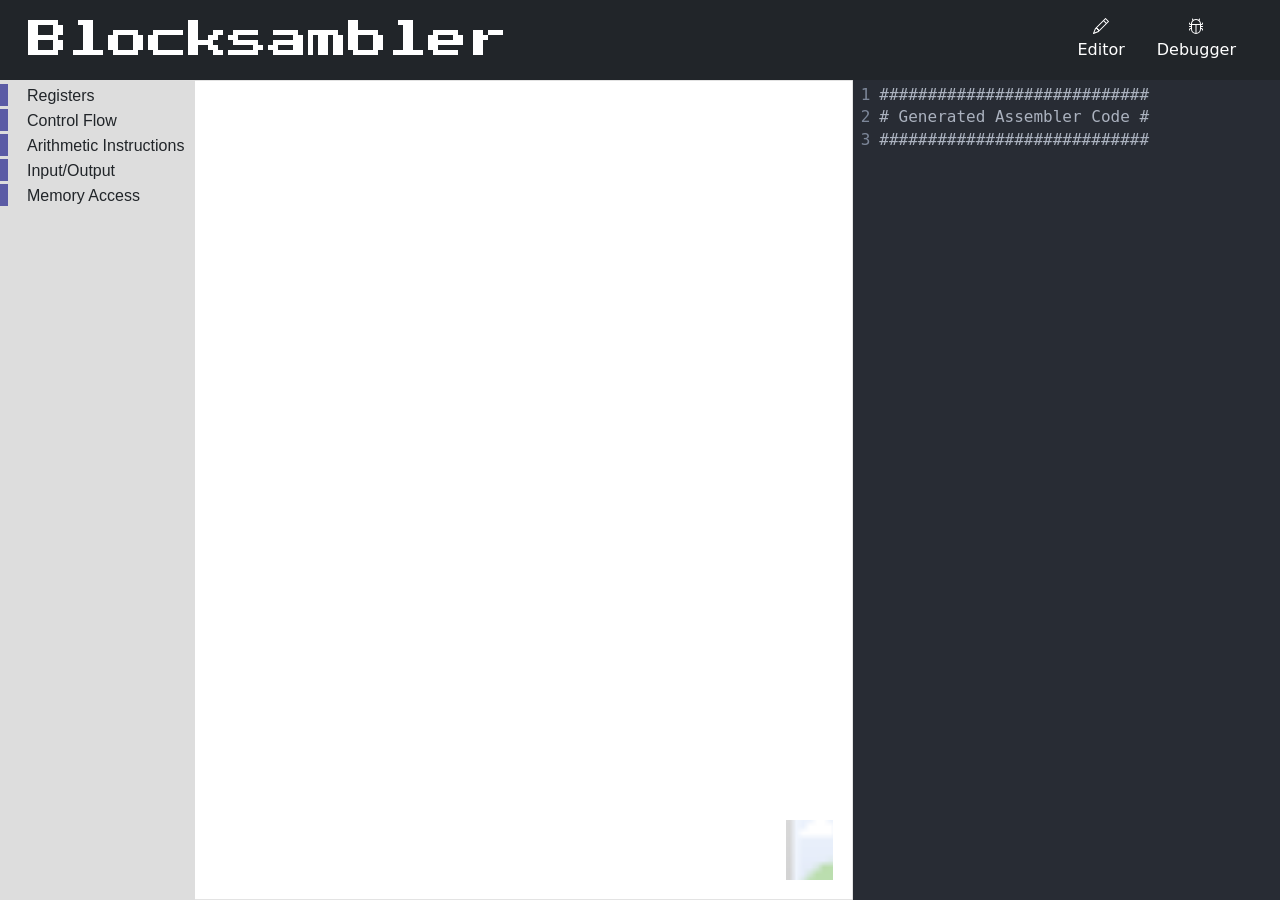
==== index.html @ 1c056e1a "update blocksambler" ====
<!doctype html>
<html lang="en">
  <head>
    <meta charset="UTF-8" />
    <!-- <link rel="icon" type="image/svg+xml" href="/vite.svg" /> -->
    <meta name="viewport" content="width=device-width, initial-scale=1.0" />
    <title>Blocksambler</title>
    <script type="module" crossorigin src="/assets/index-51ca4c05.js"></script>
    <link rel="stylesheet" href="/assets/index-59ac5223.css">
  </head>
  <body>
    <div id="app"></div>
    
  </body>
</html>
---- assets/index-59ac5223.css ----
@charset "UTF-8";h1[data-v-ebdabed7]{font-family:PressStart2P}header div[data-v-ebdabed7]{height:80px}.blocklyDiv[data-v-cfc7904e]{height:calc(100vh - 80px);width:100%}#assemblerEditor[data-v-4df2b784]{height:100%}.card-header[data-v-e6033ac7]{font-family:PressStart2P}/*!
 * Bootstrap  v5.3.2 (https://getbootstrap.com/)
 * Copyright 2011-2023 The Bootstrap Authors
 * Licensed under MIT (https://github.com/twbs/bootstrap/blob/main/LICENSE)
 */:root,[data-bs-theme=light]{--bs-blue: #0d6efd;--bs-indigo: #6610f2;--bs-purple: #6f42c1;--bs-pink: #d63384;--bs-red: #dc3545;--bs-orange: #fd7e14;--bs-yellow: #ffc107;--bs-green: #198754;--bs-teal: #20c997;--bs-cyan: #0dcaf0;--bs-black: #000;--bs-white: #fff;--bs-gray: #6c757d;--bs-gray-dark: #343a40;--bs-gray-100: #f8f9fa;--bs-gray-200: #e9ecef;--bs-gray-300: #dee2e6;--bs-gray-400: #ced4da;--bs-gray-500: #adb5bd;--bs-gray-600: #6c757d;--bs-gray-700: #495057;--bs-gray-800: #343a40;--bs-gray-900: #212529;--bs-primary: #0d6efd;--bs-secondary: #6c757d;--bs-success: #198754;--bs-info: #0dcaf0;--bs-warning: #ffc107;--bs-danger: #dc3545;--bs-light: #f8f9fa;--bs-dark: #212529;--bs-primary-rgb: 13, 110, 253;--bs-secondary-rgb: 108, 117, 125;--bs-success-rgb: 25, 135, 84;--bs-info-rgb: 13, 202, 240;--bs-warning-rgb: 255, 193, 7;--bs-danger-rgb: 220, 53, 69;--bs-light-rgb: 248, 249, 250;--bs-dark-rgb: 33, 37, 41;--bs-primary-text-emphasis: #052c65;--bs-secondary-text-emphasis: #2b2f32;--bs-success-text-emphasis: #0a3622;--bs-info-text-emphasis: #055160;--bs-warning-text-emphasis: #664d03;--bs-danger-text-emphasis: #58151c;--bs-light-text-emphasis: #495057;--bs-dark-text-emphasis: #495057;--bs-primary-bg-subtle: #cfe2ff;--bs-secondary-bg-subtle: #e2e3e5;--bs-success-bg-subtle: #d1e7dd;--bs-info-bg-subtle: #cff4fc;--bs-warning-bg-subtle: #fff3cd;--bs-danger-bg-subtle: #f8d7da;--bs-light-bg-subtle: #fcfcfd;--bs-dark-bg-subtle: #ced4da;--bs-primary-border-subtle: #9ec5fe;--bs-secondary-border-subtle: #c4c8cb;--bs-success-border-subtle: #a3cfbb;--bs-info-border-subtle: #9eeaf9;--bs-warning-border-subtle: #ffe69c;--bs-danger-border-subtle: #f1aeb5;--bs-light-border-subtle: #e9ecef;--bs-dark-border-subtle: #adb5bd;--bs-white-rgb: 255, 255, 255;--bs-black-rgb: 0, 0, 0;--bs-font-sans-serif: system-ui, -apple-system, "Segoe UI", Roboto, "Helvetica Neue", "Noto Sans", "Liberation Sans", Arial, sans-serif, "Apple Color Emoji", "Segoe UI Emoji", "Segoe UI Symbol", "Noto Color Emoji";--bs-font-monospace: SFMono-Regular, Menlo, Monaco, Consolas, "Liberation Mono", "Courier New", monospace;--bs-gradient: linear-gradient(180deg, rgba(255, 255, 255, .15), rgba(255, 255, 255, 0));--bs-body-font-family: var(--bs-font-sans-serif);--bs-body-font-size: 1rem;--bs-body-font-weight: 400;--bs-body-line-height: 1.5;--bs-body-color: #212529;--bs-body-color-rgb: 33, 37, 41;--bs-body-bg: #fff;--bs-body-bg-rgb: 255, 255, 255;--bs-emphasis-color: #000;--bs-emphasis-color-rgb: 0, 0, 0;--bs-secondary-color: rgba(33, 37, 41, .75);--bs-secondary-color-rgb: 33, 37, 41;--bs-secondary-bg: #e9ecef;--bs-secondary-bg-rgb: 233, 236, 239;--bs-tertiary-color: rgba(33, 37, 41, .5);--bs-tertiary-color-rgb: 33, 37, 41;--bs-tertiary-bg: #f8f9fa;--bs-tertiary-bg-rgb: 248, 249, 250;--bs-heading-color: inherit;--bs-link-color: #0d6efd;--bs-link-color-rgb: 13, 110, 253;--bs-link-decoration: underline;--bs-link-hover-color: #0a58ca;--bs-link-hover-color-rgb: 10, 88, 202;--bs-code-color: #d63384;--bs-highlight-color: #212529;--bs-highlight-bg: #fff3cd;--bs-border-width: 1px;--bs-border-style: solid;--bs-border-color: #dee2e6;--bs-border-color-translucent: rgba(0, 0, 0, .175);--bs-border-radius: .375rem;--bs-border-radius-sm: .25rem;--bs-border-radius-lg: .5rem;--bs-border-radius-xl: 1rem;--bs-border-radius-xxl: 2rem;--bs-border-radius-2xl: var(--bs-border-radius-xxl);--bs-border-radius-pill: 50rem;--bs-box-shadow: 0 .5rem 1rem rgba(0, 0, 0, .15);--bs-box-shadow-sm: 0 .125rem .25rem rgba(0, 0, 0, .075);--bs-box-shadow-lg: 0 1rem 3rem rgba(0, 0, 0, .175);--bs-box-shadow-inset: inset 0 1px 2px rgba(0, 0, 0, .075);--bs-focus-ring-width: .25rem;--bs-focus-ring-opacity: .25;--bs-focus-ring-color: rgba(13, 110, 253, .25);--bs-form-valid-color: #198754;--bs-form-valid-border-color: #198754;--bs-form-invalid-color: #dc3545;--bs-form-invalid-border-color: #dc3545}[data-bs-theme=dark]{color-scheme:dark;--bs-body-color: #dee2e6;--bs-body-color-rgb: 222, 226, 230;--bs-body-bg: #212529;--bs-body-bg-rgb: 33, 37, 41;--bs-emphasis-color: #fff;--bs-emphasis-color-rgb: 255, 255, 255;--bs-secondary-color: rgba(222, 226, 230, .75);--bs-secondary-color-rgb: 222, 226, 230;--bs-secondary-bg: #343a40;--bs-secondary-bg-rgb: 52, 58, 64;--bs-tertiary-color: rgba(222, 226, 230, .5);--bs-tertiary-color-rgb: 222, 226, 230;--bs-tertiary-bg: #2b3035;--bs-tertiary-bg-rgb: 43, 48, 53;--bs-primary-text-emphasis: #6ea8fe;--bs-secondary-text-emphasis: #a7acb1;--bs-success-text-emphasis: #75b798;--bs-info-text-emphasis: #6edff6;--bs-warning-text-emphasis: #ffda6a;--bs-danger-text-emphasis: #ea868f;--bs-light-text-emphasis: #f8f9fa;--bs-dark-text-emphasis: #dee2e6;--bs-primary-bg-subtle: #031633;--bs-secondary-bg-subtle: #161719;--bs-success-bg-subtle: #051b11;--bs-info-bg-subtle: #032830;--bs-warning-bg-subtle: #332701;--bs-danger-bg-subtle: #2c0b0e;--bs-light-bg-subtle: #343a40;--bs-dark-bg-subtle: #1a1d20;--bs-primary-border-subtle: #084298;--bs-secondary-border-subtle: #41464b;--bs-success-border-subtle: #0f5132;--bs-info-border-subtle: #087990;--bs-warning-border-subtle: #997404;--bs-danger-border-subtle: #842029;--bs-light-border-subtle: #495057;--bs-dark-border-subtle: #343a40;--bs-heading-color: inherit;--bs-link-color: #6ea8fe;--bs-link-hover-color: #8bb9fe;--bs-link-color-rgb: 110, 168, 254;--bs-link-hover-color-rgb: 139, 185, 254;--bs-code-color: #e685b5;--bs-highlight-color: #dee2e6;--bs-highlight-bg: #664d03;--bs-border-color: #495057;--bs-border-color-translucent: rgba(255, 255, 255, .15);--bs-form-valid-color: #75b798;--bs-form-valid-border-color: #75b798;--bs-form-invalid-color: #ea868f;--bs-form-invalid-border-color: #ea868f}*,*:before,*:after{box-sizing:border-box}@media (prefers-reduced-motion: no-preference){:root{scroll-behavior:smooth}}body{margin:0;font-family:var(--bs-body-font-family);font-size:var(--bs-body-font-size);font-weight:var(--bs-body-font-weight);line-height:var(--bs-body-line-height);color:var(--bs-body-color);text-align:var(--bs-body-text-align);background-color:var(--bs-body-bg);-webkit-text-size-adjust:100%;-webkit-tap-highlight-color:rgba(0,0,0,0)}hr{margin:1rem 0;color:inherit;border:0;border-top:var(--bs-border-width) solid;opacity:.25}h6,.h6,h5,.h5,h4,.h4,h3,.h3,h2,.h2,h1,.h1{margin-top:0;margin-bottom:.5rem;font-weight:500;line-height:1.2;color:var(--bs-heading-color)}h1,.h1{font-size:calc(1.375rem + 1.5vw)}@media (min-width: 1200px){h1,.h1{font-size:2.5rem}}h2,.h2{font-size:calc(1.325rem + .9vw)}@media (min-width: 1200px){h2,.h2{font-size:2rem}}h3,.h3{font-size:calc(1.3rem + .6vw)}@media (min-width: 1200px){h3,.h3{font-size:1.75rem}}h4,.h4{font-size:calc(1.275rem + .3vw)}@media (min-width: 1200px){h4,.h4{font-size:1.5rem}}h5,.h5{font-size:1.25rem}h6,.h6{font-size:1rem}p{margin-top:0;margin-bottom:1rem}abbr[title]{text-decoration:underline dotted;cursor:help;text-decoration-skip-ink:none}address{margin-bottom:1rem;font-style:normal;line-height:inherit}ol,ul{padding-left:2rem}ol,ul,dl{margin-top:0;margin-bottom:1rem}ol ol,ul ul,ol ul,ul ol{margin-bottom:0}dt{font-weight:700}dd{margin-bottom:.5rem;margin-left:0}blockquote{margin:0 0 1rem}b,strong{font-weight:bolder}small,.small{font-size:.875em}mark,.mark{padding:.1875em;color:var(--bs-highlight-color);background-color:var(--bs-highlight-bg)}sub,sup{position:relative;font-size:.75em;line-height:0;vertical-align:baseline}sub{bottom:-.25em}sup{top:-.5em}a{color:rgba(var(--bs-link-color-rgb),var(--bs-link-opacity, 1));text-decoration:underline}a:hover{--bs-link-color-rgb: var(--bs-link-hover-color-rgb)}a:not([href]):not([class]),a:not([href]):not([class]):hover{color:inherit;text-decoration:none}pre,code,kbd,samp{font-family:var(--bs-font-monospace);font-size:1em}pre{display:block;margin-top:0;margin-bottom:1rem;overflow:auto;font-size:.875em}pre code{font-size:inherit;color:inherit;word-break:normal}code{font-size:.875em;color:var(--bs-code-color);word-wrap:break-word}a>code{color:inherit}kbd{padding:.1875rem .375rem;font-size:.875em;color:var(--bs-body-bg);background-color:var(--bs-body-color);border-radius:.25rem}kbd kbd{padding:0;font-size:1em}figure{margin:0 0 1rem}img,svg{vertical-align:middle}table{caption-side:bottom;border-collapse:collapse}caption{padding-top:.5rem;padding-bottom:.5rem;color:var(--bs-secondary-color);text-align:left}th{text-align:inherit;text-align:-webkit-match-parent}thead,tbody,tfoot,tr,td,th{border-color:inherit;border-style:solid;border-width:0}label{display:inline-block}button{border-radius:0}button:focus:not(:focus-visible){outline:0}input,button,select,optgroup,textarea{margin:0;font-family:inherit;font-size:inherit;line-height:inherit}button,select{text-transform:none}[role=button]{cursor:pointer}select{word-wrap:normal}select:disabled{opacity:1}[list]:not([type=date]):not([type=datetime-local]):not([type=month]):not([type=week]):not([type=time])::-webkit-calendar-picker-indicator{display:none!important}button,[type=button],[type=reset],[type=submit]{-webkit-appearance:button}button:not(:disabled),[type=button]:not(:disabled),[type=reset]:not(:disabled),[type=submit]:not(:disabled){cursor:pointer}::-moz-focus-inner{padding:0;border-style:none}textarea{resize:vertical}fieldset{min-width:0;padding:0;margin:0;border:0}legend{float:left;width:100%;padding:0;margin-bottom:.5rem;font-size:calc(1.275rem + .3vw);line-height:inherit}@media (min-width: 1200px){legend{font-size:1.5rem}}legend+*{clear:left}::-webkit-datetime-edit-fields-wrapper,::-webkit-datetime-edit-text,::-webkit-datetime-edit-minute,::-webkit-datetime-edit-hour-field,::-webkit-datetime-edit-day-field,::-webkit-datetime-edit-month-field,::-webkit-datetime-edit-year-field{padding:0}::-webkit-inner-spin-button{height:auto}[type=search]{-webkit-appearance:textfield;outline-offset:-2px}::-webkit-search-decoration{-webkit-appearance:none}::-webkit-color-swatch-wrapper{padding:0}::file-selector-button{font:inherit;-webkit-appearance:button}output{display:inline-block}iframe{border:0}summary{display:list-item;cursor:pointer}progress{vertical-align:baseline}[hidden]{display:none!important}.lead{font-size:1.25rem;font-weight:300}.display-1{font-size:calc(1.625rem + 4.5vw);font-weight:300;line-height:1.2}@media (min-width: 1200px){.display-1{font-size:5rem}}.display-2{font-size:calc(1.575rem + 3.9vw);font-weight:300;line-height:1.2}@media (min-width: 1200px){.display-2{font-size:4.5rem}}.display-3{font-size:calc(1.525rem + 3.3vw);font-weight:300;line-height:1.2}@media (min-width: 1200px){.display-3{font-size:4rem}}.display-4{font-size:calc(1.475rem + 2.7vw);font-weight:300;line-height:1.2}@media (min-width: 1200px){.display-4{font-size:3.5rem}}.display-5{font-size:calc(1.425rem + 2.1vw);font-weight:300;line-height:1.2}@media (min-width: 1200px){.display-5{font-size:3rem}}.display-6{font-size:calc(1.375rem + 1.5vw);font-weight:300;line-height:1.2}@media (min-width: 1200px){.display-6{font-size:2.5rem}}.list-unstyled,.list-inline{padding-left:0;list-style:none}.list-inline-item{display:inline-block}.list-inline-item:not(:last-child){margin-right:.5rem}.initialism{font-size:.875em;text-transform:uppercase}.blockquote{margin-bottom:1rem;font-size:1.25rem}.blockquote>:last-child{margin-bottom:0}.blockquote-footer{margin-top:-1rem;margin-bottom:1rem;font-size:.875em;color:#6c757d}.blockquote-footer:before{content:"— "}.img-fluid{max-width:100%;height:auto}.img-thumbnail{padding:.25rem;background-color:var(--bs-body-bg);border:var(--bs-border-width) solid var(--bs-border-color);border-radius:var(--bs-border-radius);max-width:100%;height:auto}.figure{display:inline-block}.figure-img{margin-bottom:.5rem;line-height:1}.figure-caption{font-size:.875em;color:var(--bs-secondary-color)}.container,.container-fluid,.container-xxl,.container-xl,.container-lg,.container-md,.container-sm{--bs-gutter-x: 1.5rem;--bs-gutter-y: 0;width:100%;padding-right:calc(var(--bs-gutter-x) * .5);padding-left:calc(var(--bs-gutter-x) * .5);margin-right:auto;margin-left:auto}@media (min-width: 576px){.container-sm,.container{max-width:540px}}@media (min-width: 768px){.container-md,.container-sm,.container{max-width:720px}}@media (min-width: 992px){.container-lg,.container-md,.container-sm,.container{max-width:960px}}@media (min-width: 1200px){.container-xl,.container-lg,.container-md,.container-sm,.container{max-width:1140px}}@media (min-width: 1400px){.container-xxl,.container-xl,.container-lg,.container-md,.container-sm,.container{max-width:1320px}}:root{--bs-breakpoint-xs: 0;--bs-breakpoint-sm: 576px;--bs-breakpoint-md: 768px;--bs-breakpoint-lg: 992px;--bs-breakpoint-xl: 1200px;--bs-breakpoint-xxl: 1400px}.row{--bs-gutter-x: 1.5rem;--bs-gutter-y: 0;display:flex;flex-wrap:wrap;margin-top:calc(-1 * var(--bs-gutter-y));margin-right:calc(-.5 * var(--bs-gutter-x));margin-left:calc(-.5 * var(--bs-gutter-x))}.row>*{flex-shrink:0;width:100%;max-width:100%;padding-right:calc(var(--bs-gutter-x) * .5);padding-left:calc(var(--bs-gutter-x) * .5);margin-top:var(--bs-gutter-y)}.col{flex:1 0 0%}.row-cols-auto>*{flex:0 0 auto;width:auto}.row-cols-1>*{flex:0 0 auto;width:100%}.row-cols-2>*{flex:0 0 auto;width:50%}.row-cols-3>*{flex:0 0 auto;width:33.33333333%}.row-cols-4>*{flex:0 0 auto;width:25%}.row-cols-5>*{flex:0 0 auto;width:20%}.row-cols-6>*{flex:0 0 auto;width:16.66666667%}.col-auto{flex:0 0 auto;width:auto}.col-1{flex:0 0 auto;width:8.33333333%}.col-2{flex:0 0 auto;width:16.66666667%}.col-3{flex:0 0 auto;width:25%}.col-4{flex:0 0 auto;width:33.33333333%}.col-5{flex:0 0 auto;width:41.66666667%}.col-6{flex:0 0 auto;width:50%}.col-7{flex:0 0 auto;width:58.33333333%}.col-8{flex:0 0 auto;width:66.66666667%}.col-9{flex:0 0 auto;width:75%}.col-10{flex:0 0 auto;width:83.33333333%}.col-11{flex:0 0 auto;width:91.66666667%}.col-12{flex:0 0 auto;width:100%}.offset-1{margin-left:8.33333333%}.offset-2{margin-left:16.66666667%}.offset-3{margin-left:25%}.offset-4{margin-left:33.33333333%}.offset-5{margin-left:41.66666667%}.offset-6{margin-left:50%}.offset-7{margin-left:58.33333333%}.offset-8{margin-left:66.66666667%}.offset-9{margin-left:75%}.offset-10{margin-left:83.33333333%}.offset-11{margin-left:91.66666667%}.g-0,.gx-0{--bs-gutter-x: 0}.g-0,.gy-0{--bs-gutter-y: 0}.g-1,.gx-1{--bs-gutter-x: .25rem}.g-1,.gy-1{--bs-gutter-y: .25rem}.g-2,.gx-2{--bs-gutter-x: .5rem}.g-2,.gy-2{--bs-gutter-y: .5rem}.g-3,.gx-3{--bs-gutter-x: 1rem}.g-3,.gy-3{--bs-gutter-y: 1rem}.g-4,.gx-4{--bs-gutter-x: 1.5rem}.g-4,.gy-4{--bs-gutter-y: 1.5rem}.g-5,.gx-5{--bs-gutter-x: 3rem}.g-5,.gy-5{--bs-gutter-y: 3rem}@media (min-width: 576px){.col-sm{flex:1 0 0%}.row-cols-sm-auto>*{flex:0 0 auto;width:auto}.row-cols-sm-1>*{flex:0 0 auto;width:100%}.row-cols-sm-2>*{flex:0 0 auto;width:50%}.row-cols-sm-3>*{flex:0 0 auto;width:33.33333333%}.row-cols-sm-4>*{flex:0 0 auto;width:25%}.row-cols-sm-5>*{flex:0 0 auto;width:20%}.row-cols-sm-6>*{flex:0 0 auto;width:16.66666667%}.col-sm-auto{flex:0 0 auto;width:auto}.col-sm-1{flex:0 0 auto;width:8.33333333%}.col-sm-2{flex:0 0 auto;width:16.66666667%}.col-sm-3{flex:0 0 auto;width:25%}.col-sm-4{flex:0 0 auto;width:33.33333333%}.col-sm-5{flex:0 0 auto;width:41.66666667%}.col-sm-6{flex:0 0 auto;width:50%}.col-sm-7{flex:0 0 auto;width:58.33333333%}.col-sm-8{flex:0 0 auto;width:66.66666667%}.col-sm-9{flex:0 0 auto;width:75%}.col-sm-10{flex:0 0 auto;width:83.33333333%}.col-sm-11{flex:0 0 auto;width:91.66666667%}.col-sm-12{flex:0 0 auto;width:100%}.offset-sm-0{margin-left:0}.offset-sm-1{margin-left:8.33333333%}.offset-sm-2{margin-left:16.66666667%}.offset-sm-3{margin-left:25%}.offset-sm-4{margin-left:33.33333333%}.offset-sm-5{margin-left:41.66666667%}.offset-sm-6{margin-left:50%}.offset-sm-7{margin-left:58.33333333%}.offset-sm-8{margin-left:66.66666667%}.offset-sm-9{margin-left:75%}.offset-sm-10{margin-left:83.33333333%}.offset-sm-11{margin-left:91.66666667%}.g-sm-0,.gx-sm-0{--bs-gutter-x: 0}.g-sm-0,.gy-sm-0{--bs-gutter-y: 0}.g-sm-1,.gx-sm-1{--bs-gutter-x: .25rem}.g-sm-1,.gy-sm-1{--bs-gutter-y: .25rem}.g-sm-2,.gx-sm-2{--bs-gutter-x: .5rem}.g-sm-2,.gy-sm-2{--bs-gutter-y: .5rem}.g-sm-3,.gx-sm-3{--bs-gutter-x: 1rem}.g-sm-3,.gy-sm-3{--bs-gutter-y: 1rem}.g-sm-4,.gx-sm-4{--bs-gutter-x: 1.5rem}.g-sm-4,.gy-sm-4{--bs-gutter-y: 1.5rem}.g-sm-5,.gx-sm-5{--bs-gutter-x: 3rem}.g-sm-5,.gy-sm-5{--bs-gutter-y: 3rem}}@media (min-width: 768px){.col-md{flex:1 0 0%}.row-cols-md-auto>*{flex:0 0 auto;width:auto}.row-cols-md-1>*{flex:0 0 auto;width:100%}.row-cols-md-2>*{flex:0 0 auto;width:50%}.row-cols-md-3>*{flex:0 0 auto;width:33.33333333%}.row-cols-md-4>*{flex:0 0 auto;width:25%}.row-cols-md-5>*{flex:0 0 auto;width:20%}.row-cols-md-6>*{flex:0 0 auto;width:16.66666667%}.col-md-auto{flex:0 0 auto;width:auto}.col-md-1{flex:0 0 auto;width:8.33333333%}.col-md-2{flex:0 0 auto;width:16.66666667%}.col-md-3{flex:0 0 auto;width:25%}.col-md-4{flex:0 0 auto;width:33.33333333%}.col-md-5{flex:0 0 auto;width:41.66666667%}.col-md-6{flex:0 0 auto;width:50%}.col-md-7{flex:0 0 auto;width:58.33333333%}.col-md-8{flex:0 0 auto;width:66.66666667%}.col-md-9{flex:0 0 auto;width:75%}.col-md-10{flex:0 0 auto;width:83.33333333%}.col-md-11{flex:0 0 auto;width:91.66666667%}.col-md-12{flex:0 0 auto;width:100%}.offset-md-0{margin-left:0}.offset-md-1{margin-left:8.33333333%}.offset-md-2{margin-left:16.66666667%}.offset-md-3{margin-left:25%}.offset-md-4{margin-left:33.33333333%}.offset-md-5{margin-left:41.66666667%}.offset-md-6{margin-left:50%}.offset-md-7{margin-left:58.33333333%}.offset-md-8{margin-left:66.66666667%}.offset-md-9{margin-left:75%}.offset-md-10{margin-left:83.33333333%}.offset-md-11{margin-left:91.66666667%}.g-md-0,.gx-md-0{--bs-gutter-x: 0}.g-md-0,.gy-md-0{--bs-gutter-y: 0}.g-md-1,.gx-md-1{--bs-gutter-x: .25rem}.g-md-1,.gy-md-1{--bs-gutter-y: .25rem}.g-md-2,.gx-md-2{--bs-gutter-x: .5rem}.g-md-2,.gy-md-2{--bs-gutter-y: .5rem}.g-md-3,.gx-md-3{--bs-gutter-x: 1rem}.g-md-3,.gy-md-3{--bs-gutter-y: 1rem}.g-md-4,.gx-md-4{--bs-gutter-x: 1.5rem}.g-md-4,.gy-md-4{--bs-gutter-y: 1.5rem}.g-md-5,.gx-md-5{--bs-gutter-x: 3rem}.g-md-5,.gy-md-5{--bs-gutter-y: 3rem}}@media (min-width: 992px){.col-lg{flex:1 0 0%}.row-cols-lg-auto>*{flex:0 0 auto;width:auto}.row-cols-lg-1>*{flex:0 0 auto;width:100%}.row-cols-lg-2>*{flex:0 0 auto;width:50%}.row-cols-lg-3>*{flex:0 0 auto;width:33.33333333%}.row-cols-lg-4>*{flex:0 0 auto;width:25%}.row-cols-lg-5>*{flex:0 0 auto;width:20%}.row-cols-lg-6>*{flex:0 0 auto;width:16.66666667%}.col-lg-auto{flex:0 0 auto;width:auto}.col-lg-1{flex:0 0 auto;width:8.33333333%}.col-lg-2{flex:0 0 auto;width:16.66666667%}.col-lg-3{flex:0 0 auto;width:25%}.col-lg-4{flex:0 0 auto;width:33.33333333%}.col-lg-5{flex:0 0 auto;width:41.66666667%}.col-lg-6{flex:0 0 auto;width:50%}.col-lg-7{flex:0 0 auto;width:58.33333333%}.col-lg-8{flex:0 0 auto;width:66.66666667%}.col-lg-9{flex:0 0 auto;width:75%}.col-lg-10{flex:0 0 auto;width:83.33333333%}.col-lg-11{flex:0 0 auto;width:91.66666667%}.col-lg-12{flex:0 0 auto;width:100%}.offset-lg-0{margin-left:0}.offset-lg-1{margin-left:8.33333333%}.offset-lg-2{margin-left:16.66666667%}.offset-lg-3{margin-left:25%}.offset-lg-4{margin-left:33.33333333%}.offset-lg-5{margin-left:41.66666667%}.offset-lg-6{margin-left:50%}.offset-lg-7{margin-left:58.33333333%}.offset-lg-8{margin-left:66.66666667%}.offset-lg-9{margin-left:75%}.offset-lg-10{margin-left:83.33333333%}.offset-lg-11{margin-left:91.66666667%}.g-lg-0,.gx-lg-0{--bs-gutter-x: 0}.g-lg-0,.gy-lg-0{--bs-gutter-y: 0}.g-lg-1,.gx-lg-1{--bs-gutter-x: .25rem}.g-lg-1,.gy-lg-1{--bs-gutter-y: .25rem}.g-lg-2,.gx-lg-2{--bs-gutter-x: .5rem}.g-lg-2,.gy-lg-2{--bs-gutter-y: .5rem}.g-lg-3,.gx-lg-3{--bs-gutter-x: 1rem}.g-lg-3,.gy-lg-3{--bs-gutter-y: 1rem}.g-lg-4,.gx-lg-4{--bs-gutter-x: 1.5rem}.g-lg-4,.gy-lg-4{--bs-gutter-y: 1.5rem}.g-lg-5,.gx-lg-5{--bs-gutter-x: 3rem}.g-lg-5,.gy-lg-5{--bs-gutter-y: 3rem}}@media (min-width: 1200px){.col-xl{flex:1 0 0%}.row-cols-xl-auto>*{flex:0 0 auto;width:auto}.row-cols-xl-1>*{flex:0 0 auto;width:100%}.row-cols-xl-2>*{flex:0 0 auto;width:50%}.row-cols-xl-3>*{flex:0 0 auto;width:33.33333333%}.row-cols-xl-4>*{flex:0 0 auto;width:25%}.row-cols-xl-5>*{flex:0 0 auto;width:20%}.row-cols-xl-6>*{flex:0 0 auto;width:16.66666667%}.col-xl-auto{flex:0 0 auto;width:auto}.col-xl-1{flex:0 0 auto;width:8.33333333%}.col-xl-2{flex:0 0 auto;width:16.66666667%}.col-xl-3{flex:0 0 auto;width:25%}.col-xl-4{flex:0 0 auto;width:33.33333333%}.col-xl-5{flex:0 0 auto;width:41.66666667%}.col-xl-6{flex:0 0 auto;width:50%}.col-xl-7{flex:0 0 auto;width:58.33333333%}.col-xl-8{flex:0 0 auto;width:66.66666667%}.col-xl-9{flex:0 0 auto;width:75%}.col-xl-10{flex:0 0 auto;width:83.33333333%}.col-xl-11{flex:0 0 auto;width:91.66666667%}.col-xl-12{flex:0 0 auto;width:100%}.offset-xl-0{margin-left:0}.offset-xl-1{margin-left:8.33333333%}.offset-xl-2{margin-left:16.66666667%}.offset-xl-3{margin-left:25%}.offset-xl-4{margin-left:33.33333333%}.offset-xl-5{margin-left:41.66666667%}.offset-xl-6{margin-left:50%}.offset-xl-7{margin-left:58.33333333%}.offset-xl-8{margin-left:66.66666667%}.offset-xl-9{margin-left:75%}.offset-xl-10{margin-left:83.33333333%}.offset-xl-11{margin-left:91.66666667%}.g-xl-0,.gx-xl-0{--bs-gutter-x: 0}.g-xl-0,.gy-xl-0{--bs-gutter-y: 0}.g-xl-1,.gx-xl-1{--bs-gutter-x: .25rem}.g-xl-1,.gy-xl-1{--bs-gutter-y: .25rem}.g-xl-2,.gx-xl-2{--bs-gutter-x: .5rem}.g-xl-2,.gy-xl-2{--bs-gutter-y: .5rem}.g-xl-3,.gx-xl-3{--bs-gutter-x: 1rem}.g-xl-3,.gy-xl-3{--bs-gutter-y: 1rem}.g-xl-4,.gx-xl-4{--bs-gutter-x: 1.5rem}.g-xl-4,.gy-xl-4{--bs-gutter-y: 1.5rem}.g-xl-5,.gx-xl-5{--bs-gutter-x: 3rem}.g-xl-5,.gy-xl-5{--bs-gutter-y: 3rem}}@media (min-width: 1400px){.col-xxl{flex:1 0 0%}.row-cols-xxl-auto>*{flex:0 0 auto;width:auto}.row-cols-xxl-1>*{flex:0 0 auto;width:100%}.row-cols-xxl-2>*{flex:0 0 auto;width:50%}.row-cols-xxl-3>*{flex:0 0 auto;width:33.33333333%}.row-cols-xxl-4>*{flex:0 0 auto;width:25%}.row-cols-xxl-5>*{flex:0 0 auto;width:20%}.row-cols-xxl-6>*{flex:0 0 auto;width:16.66666667%}.col-xxl-auto{flex:0 0 auto;width:auto}.col-xxl-1{flex:0 0 auto;width:8.33333333%}.col-xxl-2{flex:0 0 auto;width:16.66666667%}.col-xxl-3{flex:0 0 auto;width:25%}.col-xxl-4{flex:0 0 auto;width:33.33333333%}.col-xxl-5{flex:0 0 auto;width:41.66666667%}.col-xxl-6{flex:0 0 auto;width:50%}.col-xxl-7{flex:0 0 auto;width:58.33333333%}.col-xxl-8{flex:0 0 auto;width:66.66666667%}.col-xxl-9{flex:0 0 auto;width:75%}.col-xxl-10{flex:0 0 auto;width:83.33333333%}.col-xxl-11{flex:0 0 auto;width:91.66666667%}.col-xxl-12{flex:0 0 auto;width:100%}.offset-xxl-0{margin-left:0}.offset-xxl-1{margin-left:8.33333333%}.offset-xxl-2{margin-left:16.66666667%}.offset-xxl-3{margin-left:25%}.offset-xxl-4{margin-left:33.33333333%}.offset-xxl-5{margin-left:41.66666667%}.offset-xxl-6{margin-left:50%}.offset-xxl-7{margin-left:58.33333333%}.offset-xxl-8{margin-left:66.66666667%}.offset-xxl-9{margin-left:75%}.offset-xxl-10{margin-left:83.33333333%}.offset-xxl-11{margin-left:91.66666667%}.g-xxl-0,.gx-xxl-0{--bs-gutter-x: 0}.g-xxl-0,.gy-xxl-0{--bs-gutter-y: 0}.g-xxl-1,.gx-xxl-1{--bs-gutter-x: .25rem}.g-xxl-1,.gy-xxl-1{--bs-gutter-y: .25rem}.g-xxl-2,.gx-xxl-2{--bs-gutter-x: .5rem}.g-xxl-2,.gy-xxl-2{--bs-gutter-y: .5rem}.g-xxl-3,.gx-xxl-3{--bs-gutter-x: 1rem}.g-xxl-3,.gy-xxl-3{--bs-gutter-y: 1rem}.g-xxl-4,.gx-xxl-4{--bs-gutter-x: 1.5rem}.g-xxl-4,.gy-xxl-4{--bs-gutter-y: 1.5rem}.g-xxl-5,.gx-xxl-5{--bs-gutter-x: 3rem}.g-xxl-5,.gy-xxl-5{--bs-gutter-y: 3rem}}.table{--bs-table-color-type: initial;--bs-table-bg-type: initial;--bs-table-color-state: initial;--bs-table-bg-state: initial;--bs-table-color: var(--bs-emphasis-color);--bs-table-bg: var(--bs-body-bg);--bs-table-border-color: var(--bs-border-color);--bs-table-accent-bg: transparent;--bs-table-striped-color: var(--bs-emphasis-color);--bs-table-striped-bg: rgba(var(--bs-emphasis-color-rgb), .05);--bs-table-active-color: var(--bs-emphasis-color);--bs-table-active-bg: rgba(var(--bs-emphasis-color-rgb), .1);--bs-table-hover-color: var(--bs-emphasis-color);--bs-table-hover-bg: rgba(var(--bs-emphasis-color-rgb), .075);width:100%;margin-bottom:1rem;vertical-align:top;border-color:var(--bs-table-border-color)}.table>:not(caption)>*>*{padding:.5rem;color:var(--bs-table-color-state, var(--bs-table-color-type, var(--bs-table-color)));background-color:var(--bs-table-bg);border-bottom-width:var(--bs-border-width);box-shadow:inset 0 0 0 9999px var(--bs-table-bg-state, var(--bs-table-bg-type, var(--bs-table-accent-bg)))}.table>tbody{vertical-align:inherit}.table>thead{vertical-align:bottom}.table-group-divider{border-top:calc(var(--bs-border-width) * 2) solid currentcolor}.caption-top{caption-side:top}.table-sm>:not(caption)>*>*{padding:.25rem}.table-bordered>:not(caption)>*{border-width:var(--bs-border-width) 0}.table-bordered>:not(caption)>*>*{border-width:0 var(--bs-border-width)}.table-borderless>:not(caption)>*>*{border-bottom-width:0}.table-borderless>:not(:first-child){border-top-width:0}.table-striped>tbody>tr:nth-of-type(odd)>*{--bs-table-color-type: var(--bs-table-striped-color);--bs-table-bg-type: var(--bs-table-striped-bg)}.table-striped-columns>:not(caption)>tr>:nth-child(2n){--bs-table-color-type: var(--bs-table-striped-color);--bs-table-bg-type: var(--bs-table-striped-bg)}.table-active{--bs-table-color-state: var(--bs-table-active-color);--bs-table-bg-state: var(--bs-table-active-bg)}.table-hover>tbody>tr:hover>*{--bs-table-color-state: var(--bs-table-hover-color);--bs-table-bg-state: var(--bs-table-hover-bg)}.table-primary{--bs-table-color: #000;--bs-table-bg: #cfe2ff;--bs-table-border-color: #a6b5cc;--bs-table-striped-bg: #c5d7f2;--bs-table-striped-color: #000;--bs-table-active-bg: #bacbe6;--bs-table-active-color: #000;--bs-table-hover-bg: #bfd1ec;--bs-table-hover-color: #000;color:var(--bs-table-color);border-color:var(--bs-table-border-color)}.table-secondary{--bs-table-color: #000;--bs-table-bg: #e2e3e5;--bs-table-border-color: #b5b6b7;--bs-table-striped-bg: #d7d8da;--bs-table-striped-color: #000;--bs-table-active-bg: #cbccce;--bs-table-active-color: #000;--bs-table-hover-bg: #d1d2d4;--bs-table-hover-color: #000;color:var(--bs-table-color);border-color:var(--bs-table-border-color)}.table-success{--bs-table-color: #000;--bs-table-bg: #d1e7dd;--bs-table-border-color: #a7b9b1;--bs-table-striped-bg: #c7dbd2;--bs-table-striped-color: #000;--bs-table-active-bg: #bcd0c7;--bs-table-active-color: #000;--bs-table-hover-bg: #c1d6cc;--bs-table-hover-color: #000;color:var(--bs-table-color);border-color:var(--bs-table-border-color)}.table-info{--bs-table-color: #000;--bs-table-bg: #cff4fc;--bs-table-border-color: #a6c3ca;--bs-table-striped-bg: #c5e8ef;--bs-table-striped-color: #000;--bs-table-active-bg: #badce3;--bs-table-active-color: #000;--bs-table-hover-bg: #bfe2e9;--bs-table-hover-color: #000;color:var(--bs-table-color);border-color:var(--bs-table-border-color)}.table-warning{--bs-table-color: #000;--bs-table-bg: #fff3cd;--bs-table-border-color: #ccc2a4;--bs-table-striped-bg: #f2e7c3;--bs-table-striped-color: #000;--bs-table-active-bg: #e6dbb9;--bs-table-active-color: #000;--bs-table-hover-bg: #ece1be;--bs-table-hover-color: #000;color:var(--bs-table-color);border-color:var(--bs-table-border-color)}.table-danger{--bs-table-color: #000;--bs-table-bg: #f8d7da;--bs-table-border-color: #c6acae;--bs-table-striped-bg: #eccccf;--bs-table-striped-color: #000;--bs-table-active-bg: #dfc2c4;--bs-table-active-color: #000;--bs-table-hover-bg: #e5c7ca;--bs-table-hover-color: #000;color:var(--bs-table-color);border-color:var(--bs-table-border-color)}.table-light{--bs-table-color: #000;--bs-table-bg: #f8f9fa;--bs-table-border-color: #c6c7c8;--bs-table-striped-bg: #ecedee;--bs-table-striped-color: #000;--bs-table-active-bg: #dfe0e1;--bs-table-active-color: #000;--bs-table-hover-bg: #e5e6e7;--bs-table-hover-color: #000;color:var(--bs-table-color);border-color:var(--bs-table-border-color)}.table-dark{--bs-table-color: #fff;--bs-table-bg: #212529;--bs-table-border-color: #4d5154;--bs-table-striped-bg: #2c3034;--bs-table-striped-color: #fff;--bs-table-active-bg: #373b3e;--bs-table-active-color: #fff;--bs-table-hover-bg: #323539;--bs-table-hover-color: #fff;color:var(--bs-table-color);border-color:var(--bs-table-border-color)}.table-responsive{overflow-x:auto;-webkit-overflow-scrolling:touch}@media (max-width: 575.98px){.table-responsive-sm{overflow-x:auto;-webkit-overflow-scrolling:touch}}@media (max-width: 767.98px){.table-responsive-md{overflow-x:auto;-webkit-overflow-scrolling:touch}}@media (max-width: 991.98px){.table-responsive-lg{overflow-x:auto;-webkit-overflow-scrolling:touch}}@media (max-width: 1199.98px){.table-responsive-xl{overflow-x:auto;-webkit-overflow-scrolling:touch}}@media (max-width: 1399.98px){.table-responsive-xxl{overflow-x:auto;-webkit-overflow-scrolling:touch}}.form-label{margin-bottom:.5rem}.col-form-label{padding-top:calc(.375rem + var(--bs-border-width));padding-bottom:calc(.375rem + var(--bs-border-width));margin-bottom:0;font-size:inherit;line-height:1.5}.col-form-label-lg{padding-top:calc(.5rem + var(--bs-border-width));padding-bottom:calc(.5rem + var(--bs-border-width));font-size:1.25rem}.col-form-label-sm{padding-top:calc(.25rem + var(--bs-border-width));padding-bottom:calc(.25rem + var(--bs-border-width));font-size:.875rem}.form-text{margin-top:.25rem;font-size:.875em;color:var(--bs-secondary-color)}.form-control{display:block;width:100%;padding:.375rem .75rem;font-size:1rem;font-weight:400;line-height:1.5;color:var(--bs-body-color);-webkit-appearance:none;-moz-appearance:none;appearance:none;background-color:var(--bs-body-bg);background-clip:padding-box;border:var(--bs-border-width) solid var(--bs-border-color);border-radius:var(--bs-border-radius);transition:border-color .15s ease-in-out,box-shadow .15s ease-in-out}@media (prefers-reduced-motion: reduce){.form-control{transition:none}}.form-control[type=file]{overflow:hidden}.form-control[type=file]:not(:disabled):not([readonly]){cursor:pointer}.form-control:focus{color:var(--bs-body-color);background-color:var(--bs-body-bg);border-color:#86b7fe;outline:0;box-shadow:0 0 0 .25rem #0d6efd40}.form-control::-webkit-date-and-time-value{min-width:85px;height:1.5em;margin:0}.form-control::-webkit-datetime-edit{display:block;padding:0}.form-control::placeholder{color:var(--bs-secondary-color);opacity:1}.form-control:disabled{background-color:var(--bs-secondary-bg);opacity:1}.form-control::file-selector-button{padding:.375rem .75rem;margin:-.375rem -.75rem;margin-inline-end:.75rem;color:var(--bs-body-color);background-color:var(--bs-tertiary-bg);pointer-events:none;border-color:inherit;border-style:solid;border-width:0;border-inline-end-width:var(--bs-border-width);border-radius:0;transition:color .15s ease-in-out,background-color .15s ease-in-out,border-color .15s ease-in-out,box-shadow .15s ease-in-out}@media (prefers-reduced-motion: reduce){.form-control::file-selector-button{transition:none}}.form-control:hover:not(:disabled):not([readonly])::file-selector-button{background-color:var(--bs-secondary-bg)}.form-control-plaintext{display:block;width:100%;padding:.375rem 0;margin-bottom:0;line-height:1.5;color:var(--bs-body-color);background-color:transparent;border:solid transparent;border-width:var(--bs-border-width) 0}.form-control-plaintext:focus{outline:0}.form-control-plaintext.form-control-sm,.form-control-plaintext.form-control-lg{padding-right:0;padding-left:0}.form-control-sm{min-height:calc(1.5em + .5rem + calc(var(--bs-border-width) * 2));padding:.25rem .5rem;font-size:.875rem;border-radius:var(--bs-border-radius-sm)}.form-control-sm::file-selector-button{padding:.25rem .5rem;margin:-.25rem -.5rem;margin-inline-end:.5rem}.form-control-lg{min-height:calc(1.5em + 1rem + calc(var(--bs-border-width) * 2));padding:.5rem 1rem;font-size:1.25rem;border-radius:var(--bs-border-radius-lg)}.form-control-lg::file-selector-button{padding:.5rem 1rem;margin:-.5rem -1rem;margin-inline-end:1rem}textarea.form-control{min-height:calc(1.5em + .75rem + calc(var(--bs-border-width) * 2))}textarea.form-control-sm{min-height:calc(1.5em + .5rem + calc(var(--bs-border-width) * 2))}textarea.form-control-lg{min-height:calc(1.5em + 1rem + calc(var(--bs-border-width) * 2))}.form-control-color{width:3rem;height:calc(1.5em + .75rem + calc(var(--bs-border-width) * 2));padding:.375rem}.form-control-color:not(:disabled):not([readonly]){cursor:pointer}.form-control-color::-moz-color-swatch{border:0!important;border-radius:var(--bs-border-radius)}.form-control-color::-webkit-color-swatch{border:0!important;border-radius:var(--bs-border-radius)}.form-control-color.form-control-sm{height:calc(1.5em + .5rem + calc(var(--bs-border-width) * 2))}.form-control-color.form-control-lg{height:calc(1.5em + 1rem + calc(var(--bs-border-width) * 2))}.form-select{--bs-form-select-bg-img: url("data:image/svg+xml,%3csvg xmlns='http://www.w3.org/2000/svg' viewBox='0 0 16 16'%3e%3cpath fill='none' stroke='%23343a40' stroke-linecap='round' stroke-linejoin='round' stroke-width='2' d='m2 5 6 6 6-6'/%3e%3c/svg%3e");display:block;width:100%;padding:.375rem 2.25rem .375rem .75rem;font-size:1rem;font-weight:400;line-height:1.5;color:var(--bs-body-color);-webkit-appearance:none;-moz-appearance:none;appearance:none;background-color:var(--bs-body-bg);background-image:var(--bs-form-select-bg-img),var(--bs-form-select-bg-icon, none);background-repeat:no-repeat;background-position:right .75rem center;background-size:16px 12px;border:var(--bs-border-width) solid var(--bs-border-color);border-radius:var(--bs-border-radius);transition:border-color .15s ease-in-out,box-shadow .15s ease-in-out}@media (prefers-reduced-motion: reduce){.form-select{transition:none}}.form-select:focus{border-color:#86b7fe;outline:0;box-shadow:0 0 0 .25rem #0d6efd40}.form-select[multiple],.form-select[size]:not([size="1"]){padding-right:.75rem;background-image:none}.form-select:disabled{background-color:var(--bs-secondary-bg)}.form-select:-moz-focusring{color:transparent;text-shadow:0 0 0 var(--bs-body-color)}.form-select-sm{padding-top:.25rem;padding-bottom:.25rem;padding-left:.5rem;font-size:.875rem;border-radius:var(--bs-border-radius-sm)}.form-select-lg{padding-top:.5rem;padding-bottom:.5rem;padding-left:1rem;font-size:1.25rem;border-radius:var(--bs-border-radius-lg)}[data-bs-theme=dark] .form-select{--bs-form-select-bg-img: url("data:image/svg+xml,%3csvg xmlns='http://www.w3.org/2000/svg' viewBox='0 0 16 16'%3e%3cpath fill='none' stroke='%23dee2e6' stroke-linecap='round' stroke-linejoin='round' stroke-width='2' d='m2 5 6 6 6-6'/%3e%3c/svg%3e")}.form-check{display:block;min-height:1.5rem;padding-left:1.5em;margin-bottom:.125rem}.form-check .form-check-input{float:left;margin-left:-1.5em}.form-check-reverse{padding-right:1.5em;padding-left:0;text-align:right}.form-check-reverse .form-check-input{float:right;margin-right:-1.5em;margin-left:0}.form-check-input{--bs-form-check-bg: var(--bs-body-bg);flex-shrink:0;width:1em;height:1em;margin-top:.25em;vertical-align:top;-webkit-appearance:none;-moz-appearance:none;appearance:none;background-color:var(--bs-form-check-bg);background-image:var(--bs-form-check-bg-image);background-repeat:no-repeat;background-position:center;background-size:contain;border:var(--bs-border-width) solid var(--bs-border-color);-webkit-print-color-adjust:exact;print-color-adjust:exact}.form-check-input[type=checkbox]{border-radius:.25em}.form-check-input[type=radio]{border-radius:50%}.form-check-input:active{filter:brightness(90%)}.form-check-input:focus{border-color:#86b7fe;outline:0;box-shadow:0 0 0 .25rem #0d6efd40}.form-check-input:checked{background-color:#0d6efd;border-color:#0d6efd}.form-check-input:checked[type=checkbox]{--bs-form-check-bg-image: url("data:image/svg+xml,%3csvg xmlns='http://www.w3.org/2000/svg' viewBox='0 0 20 20'%3e%3cpath fill='none' stroke='%23fff' stroke-linecap='round' stroke-linejoin='round' stroke-width='3' d='m6 10 3 3 6-6'/%3e%3c/svg%3e")}.form-check-input:checked[type=radio]{--bs-form-check-bg-image: url("data:image/svg+xml,%3csvg xmlns='http://www.w3.org/2000/svg' viewBox='-4 -4 8 8'%3e%3ccircle r='2' fill='%23fff'/%3e%3c/svg%3e")}.form-check-input[type=checkbox]:indeterminate{background-color:#0d6efd;border-color:#0d6efd;--bs-form-check-bg-image: url("data:image/svg+xml,%3csvg xmlns='http://www.w3.org/2000/svg' viewBox='0 0 20 20'%3e%3cpath fill='none' stroke='%23fff' stroke-linecap='round' stroke-linejoin='round' stroke-width='3' d='M6 10h8'/%3e%3c/svg%3e")}.form-check-input:disabled{pointer-events:none;filter:none;opacity:.5}.form-check-input[disabled]~.form-check-label,.form-check-input:disabled~.form-check-label{cursor:default;opacity:.5}.form-switch{padding-left:2.5em}.form-switch .form-check-input{--bs-form-switch-bg: url("data:image/svg+xml,%3csvg xmlns='http://www.w3.org/2000/svg' viewBox='-4 -4 8 8'%3e%3ccircle r='3' fill='rgba%280, 0, 0, 0.25%29'/%3e%3c/svg%3e");width:2em;margin-left:-2.5em;background-image:var(--bs-form-switch-bg);background-position:left center;border-radius:2em;transition:background-position .15s ease-in-out}@media (prefers-reduced-motion: reduce){.form-switch .form-check-input{transition:none}}.form-switch .form-check-input:focus{--bs-form-switch-bg: url("data:image/svg+xml,%3csvg xmlns='http://www.w3.org/2000/svg' viewBox='-4 -4 8 8'%3e%3ccircle r='3' fill='%2386b7fe'/%3e%3c/svg%3e")}.form-switch .form-check-input:checked{background-position:right center;--bs-form-switch-bg: url("data:image/svg+xml,%3csvg xmlns='http://www.w3.org/2000/svg' viewBox='-4 -4 8 8'%3e%3ccircle r='3' fill='%23fff'/%3e%3c/svg%3e")}.form-switch.form-check-reverse{padding-right:2.5em;padding-left:0}.form-switch.form-check-reverse .form-check-input{margin-right:-2.5em;margin-left:0}.form-check-inline{display:inline-block;margin-right:1rem}.btn-check{position:absolute;clip:rect(0,0,0,0);pointer-events:none}.btn-check[disabled]+.btn,.btn-check:disabled+.btn{pointer-events:none;filter:none;opacity:.65}[data-bs-theme=dark] .form-switch .form-check-input:not(:checked):not(:focus){--bs-form-switch-bg: url("data:image/svg+xml,%3csvg xmlns='http://www.w3.org/2000/svg' viewBox='-4 -4 8 8'%3e%3ccircle r='3' fill='rgba%28255, 255, 255, 0.25%29'/%3e%3c/svg%3e")}.form-range{width:100%;height:1.5rem;padding:0;-webkit-appearance:none;-moz-appearance:none;appearance:none;background-color:transparent}.form-range:focus{outline:0}.form-range:focus::-webkit-slider-thumb{box-shadow:0 0 0 1px #fff,0 0 0 .25rem #0d6efd40}.form-range:focus::-moz-range-thumb{box-shadow:0 0 0 1px #fff,0 0 0 .25rem #0d6efd40}.form-range::-moz-focus-outer{border:0}.form-range::-webkit-slider-thumb{width:1rem;height:1rem;margin-top:-.25rem;-webkit-appearance:none;-moz-appearance:none;appearance:none;background-color:#0d6efd;border:0;border-radius:1rem;transition:background-color .15s ease-in-out,border-color .15s ease-in-out,box-shadow .15s ease-in-out}@media (prefers-reduced-motion: reduce){.form-range::-webkit-slider-thumb{transition:none}}.form-range::-webkit-slider-thumb:active{background-color:#b6d4fe}.form-range::-webkit-slider-runnable-track{width:100%;height:.5rem;color:transparent;cursor:pointer;background-color:var(--bs-secondary-bg);border-color:transparent;border-radius:1rem}.form-range::-moz-range-thumb{width:1rem;height:1rem;-webkit-appearance:none;-moz-appearance:none;appearance:none;background-color:#0d6efd;border:0;border-radius:1rem;transition:background-color .15s ease-in-out,border-color .15s ease-in-out,box-shadow .15s ease-in-out}@media (prefers-reduced-motion: reduce){.form-range::-moz-range-thumb{transition:none}}.form-range::-moz-range-thumb:active{background-color:#b6d4fe}.form-range::-moz-range-track{width:100%;height:.5rem;color:transparent;cursor:pointer;background-color:var(--bs-secondary-bg);border-color:transparent;border-radius:1rem}.form-range:disabled{pointer-events:none}.form-range:disabled::-webkit-slider-thumb{background-color:var(--bs-secondary-color)}.form-range:disabled::-moz-range-thumb{background-color:var(--bs-secondary-color)}.form-floating{position:relative}.form-floating>.form-control,.form-floating>.form-control-plaintext,.form-floating>.form-select{height:calc(3.5rem + calc(var(--bs-border-width) * 2));min-height:calc(3.5rem + calc(var(--bs-border-width) * 2));line-height:1.25}.form-floating>label{position:absolute;top:0;left:0;z-index:2;height:100%;padding:1rem .75rem;overflow:hidden;text-align:start;text-overflow:ellipsis;white-space:nowrap;pointer-events:none;border:var(--bs-border-width) solid transparent;transform-origin:0 0;transition:opacity .1s ease-in-out,transform .1s ease-in-out}@media (prefers-reduced-motion: reduce){.form-floating>label{transition:none}}.form-floating>.form-control,.form-floating>.form-control-plaintext{padding:1rem .75rem}.form-floating>.form-control::placeholder,.form-floating>.form-control-plaintext::placeholder{color:transparent}.form-floating>.form-control:focus,.form-floating>.form-control:not(:placeholder-shown),.form-floating>.form-control-plaintext:focus,.form-floating>.form-control-plaintext:not(:placeholder-shown){padding-top:1.625rem;padding-bottom:.625rem}.form-floating>.form-control:-webkit-autofill,.form-floating>.form-control-plaintext:-webkit-autofill{padding-top:1.625rem;padding-bottom:.625rem}.form-floating>.form-select{padding-top:1.625rem;padding-bottom:.625rem}.form-floating>.form-control:focus~label,.form-floating>.form-control:not(:placeholder-shown)~label,.form-floating>.form-control-plaintext~label,.form-floating>.form-select~label{color:rgba(var(--bs-body-color-rgb),.65);transform:scale(.85) translateY(-.5rem) translate(.15rem)}.form-floating>.form-control:focus~label:after,.form-floating>.form-control:not(:placeholder-shown)~label:after,.form-floating>.form-control-plaintext~label:after,.form-floating>.form-select~label:after{position:absolute;top:1rem;right:.375rem;bottom:1rem;left:.375rem;z-index:-1;height:1.5em;content:"";background-color:var(--bs-body-bg);border-radius:var(--bs-border-radius)}.form-floating>.form-control:-webkit-autofill~label{color:rgba(var(--bs-body-color-rgb),.65);transform:scale(.85) translateY(-.5rem) translate(.15rem)}.form-floating>.form-control-plaintext~label{border-width:var(--bs-border-width) 0}.form-floating>:disabled~label,.form-floating>.form-control:disabled~label{color:#6c757d}.form-floating>:disabled~label:after,.form-floating>.form-control:disabled~label:after{background-color:var(--bs-secondary-bg)}.input-group{position:relative;display:flex;flex-wrap:wrap;align-items:stretch;width:100%}.input-group>.form-control,.input-group>.form-select,.input-group>.form-floating{position:relative;flex:1 1 auto;width:1%;min-width:0}.input-group>.form-control:focus,.input-group>.form-select:focus,.input-group>.form-floating:focus-within{z-index:5}.input-group .btn{position:relative;z-index:2}.input-group .btn:focus{z-index:5}.input-group-text{display:flex;align-items:center;padding:.375rem .75rem;font-size:1rem;font-weight:400;line-height:1.5;color:var(--bs-body-color);text-align:center;white-space:nowrap;background-color:var(--bs-tertiary-bg);border:var(--bs-border-width) solid var(--bs-border-color);border-radius:var(--bs-border-radius)}.input-group-lg>.form-control,.input-group-lg>.form-select,.input-group-lg>.input-group-text,.input-group-lg>.btn{padding:.5rem 1rem;font-size:1.25rem;border-radius:var(--bs-border-radius-lg)}.input-group-sm>.form-control,.input-group-sm>.form-select,.input-group-sm>.input-group-text,.input-group-sm>.btn{padding:.25rem .5rem;font-size:.875rem;border-radius:var(--bs-border-radius-sm)}.input-group-lg>.form-select,.input-group-sm>.form-select{padding-right:3rem}.input-group:not(.has-validation)>:not(:last-child):not(.dropdown-toggle):not(.dropdown-menu):not(.form-floating),.input-group:not(.has-validation)>.dropdown-toggle:nth-last-child(n+3),.input-group:not(.has-validation)>.form-floating:not(:last-child)>.form-control,.input-group:not(.has-validation)>.form-floating:not(:last-child)>.form-select{border-top-right-radius:0;border-bottom-right-radius:0}.input-group.has-validation>:nth-last-child(n+3):not(.dropdown-toggle):not(.dropdown-menu):not(.form-floating),.input-group.has-validation>.dropdown-toggle:nth-last-child(n+4),.input-group.has-validation>.form-floating:nth-last-child(n+3)>.form-control,.input-group.has-validation>.form-floating:nth-last-child(n+3)>.form-select{border-top-right-radius:0;border-bottom-right-radius:0}.input-group>:not(:first-child):not(.dropdown-menu):not(.valid-tooltip):not(.valid-feedback):not(.invalid-tooltip):not(.invalid-feedback){margin-left:calc(var(--bs-border-width) * -1);border-top-left-radius:0;border-bottom-left-radius:0}.input-group>.form-floating:not(:first-child)>.form-control,.input-group>.form-floating:not(:first-child)>.form-select{border-top-left-radius:0;border-bottom-left-radius:0}.valid-feedback{display:none;width:100%;margin-top:.25rem;font-size:.875em;color:var(--bs-form-valid-color)}.valid-tooltip{position:absolute;top:100%;z-index:5;display:none;max-width:100%;padding:.25rem .5rem;margin-top:.1rem;font-size:.875rem;color:#fff;background-color:var(--bs-success);border-radius:var(--bs-border-radius)}.was-validated :valid~.valid-feedback,.was-validated :valid~.valid-tooltip,.is-valid~.valid-feedback,.is-valid~.valid-tooltip{display:block}.was-validated .form-control:valid,.form-control.is-valid{border-color:var(--bs-form-valid-border-color);padding-right:calc(1.5em + .75rem);background-image:url("data:image/svg+xml,%3csvg xmlns='http://www.w3.org/2000/svg' viewBox='0 0 8 8'%3e%3cpath fill='%23198754' d='M2.3 6.73.6 4.53c-.4-1.04.46-1.4 1.1-.8l1.1 1.4 3.4-3.8c.6-.63 1.6-.27 1.2.7l-4 4.6c-.43.5-.8.4-1.1.1z'/%3e%3c/svg%3e");background-repeat:no-repeat;background-position:right calc(.375em + .1875rem) center;background-size:calc(.75em + .375rem) calc(.75em + .375rem)}.was-validated .form-control:valid:focus,.form-control.is-valid:focus{border-color:var(--bs-form-valid-border-color);box-shadow:0 0 0 .25rem rgba(var(--bs-success-rgb),.25)}.was-validated textarea.form-control:valid,textarea.form-control.is-valid{padding-right:calc(1.5em + .75rem);background-position:top calc(.375em + .1875rem) right calc(.375em + .1875rem)}.was-validated .form-select:valid,.form-select.is-valid{border-color:var(--bs-form-valid-border-color)}.was-validated .form-select:valid:not([multiple]):not([size]),.was-validated .form-select:valid:not([multiple])[size="1"],.form-select.is-valid:not([multiple]):not([size]),.form-select.is-valid:not([multiple])[size="1"]{--bs-form-select-bg-icon: url("data:image/svg+xml,%3csvg xmlns='http://www.w3.org/2000/svg' viewBox='0 0 8 8'%3e%3cpath fill='%23198754' d='M2.3 6.73.6 4.53c-.4-1.04.46-1.4 1.1-.8l1.1 1.4 3.4-3.8c.6-.63 1.6-.27 1.2.7l-4 4.6c-.43.5-.8.4-1.1.1z'/%3e%3c/svg%3e");padding-right:4.125rem;background-position:right .75rem center,center right 2.25rem;background-size:16px 12px,calc(.75em + .375rem) calc(.75em + .375rem)}.was-validated .form-select:valid:focus,.form-select.is-valid:focus{border-color:var(--bs-form-valid-border-color);box-shadow:0 0 0 .25rem rgba(var(--bs-success-rgb),.25)}.was-validated .form-control-color:valid,.form-control-color.is-valid{width:calc(3.75rem + 1.5em)}.was-validated .form-check-input:valid,.form-check-input.is-valid{border-color:var(--bs-form-valid-border-color)}.was-validated .form-check-input:valid:checked,.form-check-input.is-valid:checked{background-color:var(--bs-form-valid-color)}.was-validated .form-check-input:valid:focus,.form-check-input.is-valid:focus{box-shadow:0 0 0 .25rem rgba(var(--bs-success-rgb),.25)}.was-validated .form-check-input:valid~.form-check-label,.form-check-input.is-valid~.form-check-label{color:var(--bs-form-valid-color)}.form-check-inline .form-check-input~.valid-feedback{margin-left:.5em}.was-validated .input-group>.form-control:not(:focus):valid,.input-group>.form-control:not(:focus).is-valid,.was-validated .input-group>.form-select:not(:focus):valid,.input-group>.form-select:not(:focus).is-valid,.was-validated .input-group>.form-floating:not(:focus-within):valid,.input-group>.form-floating:not(:focus-within).is-valid{z-index:3}.invalid-feedback{display:none;width:100%;margin-top:.25rem;font-size:.875em;color:var(--bs-form-invalid-color)}.invalid-tooltip{position:absolute;top:100%;z-index:5;display:none;max-width:100%;padding:.25rem .5rem;margin-top:.1rem;font-size:.875rem;color:#fff;background-color:var(--bs-danger);border-radius:var(--bs-border-radius)}.was-validated :invalid~.invalid-feedback,.was-validated :invalid~.invalid-tooltip,.is-invalid~.invalid-feedback,.is-invalid~.invalid-tooltip{display:block}.was-validated .form-control:invalid,.form-control.is-invalid{border-color:var(--bs-form-invalid-border-color);padding-right:calc(1.5em + .75rem);background-image:url("data:image/svg+xml,%3csvg xmlns='http://www.w3.org/2000/svg' viewBox='0 0 12 12' width='12' height='12' fill='none' stroke='%23dc3545'%3e%3ccircle cx='6' cy='6' r='4.5'/%3e%3cpath stroke-linejoin='round' d='M5.8 3.6h.4L6 6.5z'/%3e%3ccircle cx='6' cy='8.2' r='.6' fill='%23dc3545' stroke='none'/%3e%3c/svg%3e");background-repeat:no-repeat;background-position:right calc(.375em + .1875rem) center;background-size:calc(.75em + .375rem) calc(.75em + .375rem)}.was-validated .form-control:invalid:focus,.form-control.is-invalid:focus{border-color:var(--bs-form-invalid-border-color);box-shadow:0 0 0 .25rem rgba(var(--bs-danger-rgb),.25)}.was-validated textarea.form-control:invalid,textarea.form-control.is-invalid{padding-right:calc(1.5em + .75rem);background-position:top calc(.375em + .1875rem) right calc(.375em + .1875rem)}.was-validated .form-select:invalid,.form-select.is-invalid{border-color:var(--bs-form-invalid-border-color)}.was-validated .form-select:invalid:not([multiple]):not([size]),.was-validated .form-select:invalid:not([multiple])[size="1"],.form-select.is-invalid:not([multiple]):not([size]),.form-select.is-invalid:not([multiple])[size="1"]{--bs-form-select-bg-icon: url("data:image/svg+xml,%3csvg xmlns='http://www.w3.org/2000/svg' viewBox='0 0 12 12' width='12' height='12' fill='none' stroke='%23dc3545'%3e%3ccircle cx='6' cy='6' r='4.5'/%3e%3cpath stroke-linejoin='round' d='M5.8 3.6h.4L6 6.5z'/%3e%3ccircle cx='6' cy='8.2' r='.6' fill='%23dc3545' stroke='none'/%3e%3c/svg%3e");padding-right:4.125rem;background-position:right .75rem center,center right 2.25rem;background-size:16px 12px,calc(.75em + .375rem) calc(.75em + .375rem)}.was-validated .form-select:invalid:focus,.form-select.is-invalid:focus{border-color:var(--bs-form-invalid-border-color);box-shadow:0 0 0 .25rem rgba(var(--bs-danger-rgb),.25)}.was-validated .form-control-color:invalid,.form-control-color.is-invalid{width:calc(3.75rem + 1.5em)}.was-validated .form-check-input:invalid,.form-check-input.is-invalid{border-color:var(--bs-form-invalid-border-color)}.was-validated .form-check-input:invalid:checked,.form-check-input.is-invalid:checked{background-color:var(--bs-form-invalid-color)}.was-validated .form-check-input:invalid:focus,.form-check-input.is-invalid:focus{box-shadow:0 0 0 .25rem rgba(var(--bs-danger-rgb),.25)}.was-validated .form-check-input:invalid~.form-check-label,.form-check-input.is-invalid~.form-check-label{color:var(--bs-form-invalid-color)}.form-check-inline .form-check-input~.invalid-feedback{margin-left:.5em}.was-validated .input-group>.form-control:not(:focus):invalid,.input-group>.form-control:not(:focus).is-invalid,.was-validated .input-group>.form-select:not(:focus):invalid,.input-group>.form-select:not(:focus).is-invalid,.was-validated .input-group>.form-floating:not(:focus-within):invalid,.input-group>.form-floating:not(:focus-within).is-invalid{z-index:4}.btn{--bs-btn-padding-x: .75rem;--bs-btn-padding-y: .375rem;--bs-btn-font-family: ;--bs-btn-font-size: 1rem;--bs-btn-font-weight: 400;--bs-btn-line-height: 1.5;--bs-btn-color: var(--bs-body-color);--bs-btn-bg: transparent;--bs-btn-border-width: var(--bs-border-width);--bs-btn-border-color: transparent;--bs-btn-border-radius: var(--bs-border-radius);--bs-btn-hover-border-color: transparent;--bs-btn-box-shadow: inset 0 1px 0 rgba(255, 255, 255, .15), 0 1px 1px rgba(0, 0, 0, .075);--bs-btn-disabled-opacity: .65;--bs-btn-focus-box-shadow: 0 0 0 .25rem rgba(var(--bs-btn-focus-shadow-rgb), .5);display:inline-block;padding:var(--bs-btn-padding-y) var(--bs-btn-padding-x);font-family:var(--bs-btn-font-family);font-size:var(--bs-btn-font-size);font-weight:var(--bs-btn-font-weight);line-height:var(--bs-btn-line-height);color:var(--bs-btn-color);text-align:center;text-decoration:none;vertical-align:middle;cursor:pointer;-webkit-user-select:none;user-select:none;border:var(--bs-btn-border-width) solid var(--bs-btn-border-color);border-radius:var(--bs-btn-border-radius);background-color:var(--bs-btn-bg);transition:color .15s ease-in-out,background-color .15s ease-in-out,border-color .15s ease-in-out,box-shadow .15s ease-in-out}@media (prefers-reduced-motion: reduce){.btn{transition:none}}.btn:hover{color:var(--bs-btn-hover-color);background-color:var(--bs-btn-hover-bg);border-color:var(--bs-btn-hover-border-color)}.btn-check+.btn:hover{color:var(--bs-btn-color);background-color:var(--bs-btn-bg);border-color:var(--bs-btn-border-color)}.btn:focus-visible{color:var(--bs-btn-hover-color);background-color:var(--bs-btn-hover-bg);border-color:var(--bs-btn-hover-border-color);outline:0;box-shadow:var(--bs-btn-focus-box-shadow)}.btn-check:focus-visible+.btn{border-color:var(--bs-btn-hover-border-color);outline:0;box-shadow:var(--bs-btn-focus-box-shadow)}.btn-check:checked+.btn,:not(.btn-check)+.btn:active,.btn:first-child:active,.btn.active,.btn.show{color:var(--bs-btn-active-color);background-color:var(--bs-btn-active-bg);border-color:var(--bs-btn-active-border-color)}.btn-check:checked+.btn:focus-visible,:not(.btn-check)+.btn:active:focus-visible,.btn:first-child:active:focus-visible,.btn.active:focus-visible,.btn.show:focus-visible{box-shadow:var(--bs-btn-focus-box-shadow)}.btn:disabled,.btn.disabled,fieldset:disabled .btn{color:var(--bs-btn-disabled-color);pointer-events:none;background-color:var(--bs-btn-disabled-bg);border-color:var(--bs-btn-disabled-border-color);opacity:var(--bs-btn-disabled-opacity)}.btn-primary{--bs-btn-color: #fff;--bs-btn-bg: #0d6efd;--bs-btn-border-color: #0d6efd;--bs-btn-hover-color: #fff;--bs-btn-hover-bg: #0b5ed7;--bs-btn-hover-border-color: #0a58ca;--bs-btn-focus-shadow-rgb: 49, 132, 253;--bs-btn-active-color: #fff;--bs-btn-active-bg: #0a58ca;--bs-btn-active-border-color: #0a53be;--bs-btn-active-shadow: inset 0 3px 5px rgba(0, 0, 0, .125);--bs-btn-disabled-color: #fff;--bs-btn-disabled-bg: #0d6efd;--bs-btn-disabled-border-color: #0d6efd}.btn-secondary{--bs-btn-color: #fff;--bs-btn-bg: #6c757d;--bs-btn-border-color: #6c757d;--bs-btn-hover-color: #fff;--bs-btn-hover-bg: #5c636a;--bs-btn-hover-border-color: #565e64;--bs-btn-focus-shadow-rgb: 130, 138, 145;--bs-btn-active-color: #fff;--bs-btn-active-bg: #565e64;--bs-btn-active-border-color: #51585e;--bs-btn-active-shadow: inset 0 3px 5px rgba(0, 0, 0, .125);--bs-btn-disabled-color: #fff;--bs-btn-disabled-bg: #6c757d;--bs-btn-disabled-border-color: #6c757d}.btn-success{--bs-btn-color: #fff;--bs-btn-bg: #198754;--bs-btn-border-color: #198754;--bs-btn-hover-color: #fff;--bs-btn-hover-bg: #157347;--bs-btn-hover-border-color: #146c43;--bs-btn-focus-shadow-rgb: 60, 153, 110;--bs-btn-active-color: #fff;--bs-btn-active-bg: #146c43;--bs-btn-active-border-color: #13653f;--bs-btn-active-shadow: inset 0 3px 5px rgba(0, 0, 0, .125);--bs-btn-disabled-color: #fff;--bs-btn-disabled-bg: #198754;--bs-btn-disabled-border-color: #198754}.btn-info{--bs-btn-color: #000;--bs-btn-bg: #0dcaf0;--bs-btn-border-color: #0dcaf0;--bs-btn-hover-color: #000;--bs-btn-hover-bg: #31d2f2;--bs-btn-hover-border-color: #25cff2;--bs-btn-focus-shadow-rgb: 11, 172, 204;--bs-btn-active-color: #000;--bs-btn-active-bg: #3dd5f3;--bs-btn-active-border-color: #25cff2;--bs-btn-active-shadow: inset 0 3px 5px rgba(0, 0, 0, .125);--bs-btn-disabled-color: #000;--bs-btn-disabled-bg: #0dcaf0;--bs-btn-disabled-border-color: #0dcaf0}.btn-warning{--bs-btn-color: #000;--bs-btn-bg: #ffc107;--bs-btn-border-color: #ffc107;--bs-btn-hover-color: #000;--bs-btn-hover-bg: #ffca2c;--bs-btn-hover-border-color: #ffc720;--bs-btn-focus-shadow-rgb: 217, 164, 6;--bs-btn-active-color: #000;--bs-btn-active-bg: #ffcd39;--bs-btn-active-border-color: #ffc720;--bs-btn-active-shadow: inset 0 3px 5px rgba(0, 0, 0, .125);--bs-btn-disabled-color: #000;--bs-btn-disabled-bg: #ffc107;--bs-btn-disabled-border-color: #ffc107}.btn-danger{--bs-btn-color: #fff;--bs-btn-bg: #dc3545;--bs-btn-border-color: #dc3545;--bs-btn-hover-color: #fff;--bs-btn-hover-bg: #bb2d3b;--bs-btn-hover-border-color: #b02a37;--bs-btn-focus-shadow-rgb: 225, 83, 97;--bs-btn-active-color: #fff;--bs-btn-active-bg: #b02a37;--bs-btn-active-border-color: #a52834;--bs-btn-active-shadow: inset 0 3px 5px rgba(0, 0, 0, .125);--bs-btn-disabled-color: #fff;--bs-btn-disabled-bg: #dc3545;--bs-btn-disabled-border-color: #dc3545}.btn-light{--bs-btn-color: #000;--bs-btn-bg: #f8f9fa;--bs-btn-border-color: #f8f9fa;--bs-btn-hover-color: #000;--bs-btn-hover-bg: #d3d4d5;--bs-btn-hover-border-color: #c6c7c8;--bs-btn-focus-shadow-rgb: 211, 212, 213;--bs-btn-active-color: #000;--bs-btn-active-bg: #c6c7c8;--bs-btn-active-border-color: #babbbc;--bs-btn-active-shadow: inset 0 3px 5px rgba(0, 0, 0, .125);--bs-btn-disabled-color: #000;--bs-btn-disabled-bg: #f8f9fa;--bs-btn-disabled-border-color: #f8f9fa}.btn-dark{--bs-btn-color: #fff;--bs-btn-bg: #212529;--bs-btn-border-color: #212529;--bs-btn-hover-color: #fff;--bs-btn-hover-bg: #424649;--bs-btn-hover-border-color: #373b3e;--bs-btn-focus-shadow-rgb: 66, 70, 73;--bs-btn-active-color: #fff;--bs-btn-active-bg: #4d5154;--bs-btn-active-border-color: #373b3e;--bs-btn-active-shadow: inset 0 3px 5px rgba(0, 0, 0, .125);--bs-btn-disabled-color: #fff;--bs-btn-disabled-bg: #212529;--bs-btn-disabled-border-color: #212529}.btn-outline-primary{--bs-btn-color: #0d6efd;--bs-btn-border-color: #0d6efd;--bs-btn-hover-color: #fff;--bs-btn-hover-bg: #0d6efd;--bs-btn-hover-border-color: #0d6efd;--bs-btn-focus-shadow-rgb: 13, 110, 253;--bs-btn-active-color: #fff;--bs-btn-active-bg: #0d6efd;--bs-btn-active-border-color: #0d6efd;--bs-btn-active-shadow: inset 0 3px 5px rgba(0, 0, 0, .125);--bs-btn-disabled-color: #0d6efd;--bs-btn-disabled-bg: transparent;--bs-btn-disabled-border-color: #0d6efd;--bs-gradient: none}.btn-outline-secondary{--bs-btn-color: #6c757d;--bs-btn-border-color: #6c757d;--bs-btn-hover-color: #fff;--bs-btn-hover-bg: #6c757d;--bs-btn-hover-border-color: #6c757d;--bs-btn-focus-shadow-rgb: 108, 117, 125;--bs-btn-active-color: #fff;--bs-btn-active-bg: #6c757d;--bs-btn-active-border-color: #6c757d;--bs-btn-active-shadow: inset 0 3px 5px rgba(0, 0, 0, .125);--bs-btn-disabled-color: #6c757d;--bs-btn-disabled-bg: transparent;--bs-btn-disabled-border-color: #6c757d;--bs-gradient: none}.btn-outline-success{--bs-btn-color: #198754;--bs-btn-border-color: #198754;--bs-btn-hover-color: #fff;--bs-btn-hover-bg: #198754;--bs-btn-hover-border-color: #198754;--bs-btn-focus-shadow-rgb: 25, 135, 84;--bs-btn-active-color: #fff;--bs-btn-active-bg: #198754;--bs-btn-active-border-color: #198754;--bs-btn-active-shadow: inset 0 3px 5px rgba(0, 0, 0, .125);--bs-btn-disabled-color: #198754;--bs-btn-disabled-bg: transparent;--bs-btn-disabled-border-color: #198754;--bs-gradient: none}.btn-outline-info{--bs-btn-color: #0dcaf0;--bs-btn-border-color: #0dcaf0;--bs-btn-hover-color: #000;--bs-btn-hover-bg: #0dcaf0;--bs-btn-hover-border-color: #0dcaf0;--bs-btn-focus-shadow-rgb: 13, 202, 240;--bs-btn-active-color: #000;--bs-btn-active-bg: #0dcaf0;--bs-btn-active-border-color: #0dcaf0;--bs-btn-active-shadow: inset 0 3px 5px rgba(0, 0, 0, .125);--bs-btn-disabled-color: #0dcaf0;--bs-btn-disabled-bg: transparent;--bs-btn-disabled-border-color: #0dcaf0;--bs-gradient: none}.btn-outline-warning{--bs-btn-color: #ffc107;--bs-btn-border-color: #ffc107;--bs-btn-hover-color: #000;--bs-btn-hover-bg: #ffc107;--bs-btn-hover-border-color: #ffc107;--bs-btn-focus-shadow-rgb: 255, 193, 7;--bs-btn-active-color: #000;--bs-btn-active-bg: #ffc107;--bs-btn-active-border-color: #ffc107;--bs-btn-active-shadow: inset 0 3px 5px rgba(0, 0, 0, .125);--bs-btn-disabled-color: #ffc107;--bs-btn-disabled-bg: transparent;--bs-btn-disabled-border-color: #ffc107;--bs-gradient: none}.btn-outline-danger{--bs-btn-color: #dc3545;--bs-btn-border-color: #dc3545;--bs-btn-hover-color: #fff;--bs-btn-hover-bg: #dc3545;--bs-btn-hover-border-color: #dc3545;--bs-btn-focus-shadow-rgb: 220, 53, 69;--bs-btn-active-color: #fff;--bs-btn-active-bg: #dc3545;--bs-btn-active-border-color: #dc3545;--bs-btn-active-shadow: inset 0 3px 5px rgba(0, 0, 0, .125);--bs-btn-disabled-color: #dc3545;--bs-btn-disabled-bg: transparent;--bs-btn-disabled-border-color: #dc3545;--bs-gradient: none}.btn-outline-light{--bs-btn-color: #f8f9fa;--bs-btn-border-color: #f8f9fa;--bs-btn-hover-color: #000;--bs-btn-hover-bg: #f8f9fa;--bs-btn-hover-border-color: #f8f9fa;--bs-btn-focus-shadow-rgb: 248, 249, 250;--bs-btn-active-color: #000;--bs-btn-active-bg: #f8f9fa;--bs-btn-active-border-color: #f8f9fa;--bs-btn-active-shadow: inset 0 3px 5px rgba(0, 0, 0, .125);--bs-btn-disabled-color: #f8f9fa;--bs-btn-disabled-bg: transparent;--bs-btn-disabled-border-color: #f8f9fa;--bs-gradient: none}.btn-outline-dark{--bs-btn-color: #212529;--bs-btn-border-color: #212529;--bs-btn-hover-color: #fff;--bs-btn-hover-bg: #212529;--bs-btn-hover-border-color: #212529;--bs-btn-focus-shadow-rgb: 33, 37, 41;--bs-btn-active-color: #fff;--bs-btn-active-bg: #212529;--bs-btn-active-border-color: #212529;--bs-btn-active-shadow: inset 0 3px 5px rgba(0, 0, 0, .125);--bs-btn-disabled-color: #212529;--bs-btn-disabled-bg: transparent;--bs-btn-disabled-border-color: #212529;--bs-gradient: none}.btn-link{--bs-btn-font-weight: 400;--bs-btn-color: var(--bs-link-color);--bs-btn-bg: transparent;--bs-btn-border-color: transparent;--bs-btn-hover-color: var(--bs-link-hover-color);--bs-btn-hover-border-color: transparent;--bs-btn-active-color: var(--bs-link-hover-color);--bs-btn-active-border-color: transparent;--bs-btn-disabled-color: #6c757d;--bs-btn-disabled-border-color: transparent;--bs-btn-box-shadow: 0 0 0 #000;--bs-btn-focus-shadow-rgb: 49, 132, 253;text-decoration:underline}.btn-link:focus-visible{color:var(--bs-btn-color)}.btn-link:hover{color:var(--bs-btn-hover-color)}.btn-lg,.btn-group-lg>.btn{--bs-btn-padding-y: .5rem;--bs-btn-padding-x: 1rem;--bs-btn-font-size: 1.25rem;--bs-btn-border-radius: var(--bs-border-radius-lg)}.btn-sm,.btn-group-sm>.btn{--bs-btn-padding-y: .25rem;--bs-btn-padding-x: .5rem;--bs-btn-font-size: .875rem;--bs-btn-border-radius: var(--bs-border-radius-sm)}.fade{transition:opacity .15s linear}@media (prefers-reduced-motion: reduce){.fade{transition:none}}.fade:not(.show){opacity:0}.collapse:not(.show){display:none}.collapsing{height:0;overflow:hidden;transition:height .35s ease}@media (prefers-reduced-motion: reduce){.collapsing{transition:none}}.collapsing.collapse-horizontal{width:0;height:auto;transition:width .35s ease}@media (prefers-reduced-motion: reduce){.collapsing.collapse-horizontal{transition:none}}.dropup,.dropend,.dropdown,.dropstart,.dropup-center,.dropdown-center{position:relative}.dropdown-toggle{white-space:nowrap}.dropdown-toggle:after{display:inline-block;margin-left:.255em;vertical-align:.255em;content:"";border-top:.3em solid;border-right:.3em solid transparent;border-bottom:0;border-left:.3em solid transparent}.dropdown-toggle:empty:after{margin-left:0}.dropdown-menu{--bs-dropdown-zindex: 1000;--bs-dropdown-min-width: 10rem;--bs-dropdown-padding-x: 0;--bs-dropdown-padding-y: .5rem;--bs-dropdown-spacer: .125rem;--bs-dropdown-font-size: 1rem;--bs-dropdown-color: var(--bs-body-color);--bs-dropdown-bg: var(--bs-body-bg);--bs-dropdown-border-color: var(--bs-border-color-translucent);--bs-dropdown-border-radius: var(--bs-border-radius);--bs-dropdown-border-width: var(--bs-border-width);--bs-dropdown-inner-border-radius: calc(var(--bs-border-radius) - var(--bs-border-width));--bs-dropdown-divider-bg: var(--bs-border-color-translucent);--bs-dropdown-divider-margin-y: .5rem;--bs-dropdown-box-shadow: var(--bs-box-shadow);--bs-dropdown-link-color: var(--bs-body-color);--bs-dropdown-link-hover-color: var(--bs-body-color);--bs-dropdown-link-hover-bg: var(--bs-tertiary-bg);--bs-dropdown-link-active-color: #fff;--bs-dropdown-link-active-bg: #0d6efd;--bs-dropdown-link-disabled-color: var(--bs-tertiary-color);--bs-dropdown-item-padding-x: 1rem;--bs-dropdown-item-padding-y: .25rem;--bs-dropdown-header-color: #6c757d;--bs-dropdown-header-padding-x: 1rem;--bs-dropdown-header-padding-y: .5rem;position:absolute;z-index:var(--bs-dropdown-zindex);display:none;min-width:var(--bs-dropdown-min-width);padding:var(--bs-dropdown-padding-y) var(--bs-dropdown-padding-x);margin:0;font-size:var(--bs-dropdown-font-size);color:var(--bs-dropdown-color);text-align:left;list-style:none;background-color:var(--bs-dropdown-bg);background-clip:padding-box;border:var(--bs-dropdown-border-width) solid var(--bs-dropdown-border-color);border-radius:var(--bs-dropdown-border-radius)}.dropdown-menu[data-bs-popper]{top:100%;left:0;margin-top:var(--bs-dropdown-spacer)}.dropdown-menu-start{--bs-position: start}.dropdown-menu-start[data-bs-popper]{right:auto;left:0}.dropdown-menu-end{--bs-position: end}.dropdown-menu-end[data-bs-popper]{right:0;left:auto}@media (min-width: 576px){.dropdown-menu-sm-start{--bs-position: start}.dropdown-menu-sm-start[data-bs-popper]{right:auto;left:0}.dropdown-menu-sm-end{--bs-position: end}.dropdown-menu-sm-end[data-bs-popper]{right:0;left:auto}}@media (min-width: 768px){.dropdown-menu-md-start{--bs-position: start}.dropdown-menu-md-start[data-bs-popper]{right:auto;left:0}.dropdown-menu-md-end{--bs-position: end}.dropdown-menu-md-end[data-bs-popper]{right:0;left:auto}}@media (min-width: 992px){.dropdown-menu-lg-start{--bs-position: start}.dropdown-menu-lg-start[data-bs-popper]{right:auto;left:0}.dropdown-menu-lg-end{--bs-position: end}.dropdown-menu-lg-end[data-bs-popper]{right:0;left:auto}}@media (min-width: 1200px){.dropdown-menu-xl-start{--bs-position: start}.dropdown-menu-xl-start[data-bs-popper]{right:auto;left:0}.dropdown-menu-xl-end{--bs-position: end}.dropdown-menu-xl-end[data-bs-popper]{right:0;left:auto}}@media (min-width: 1400px){.dropdown-menu-xxl-start{--bs-position: start}.dropdown-menu-xxl-start[data-bs-popper]{right:auto;left:0}.dropdown-menu-xxl-end{--bs-position: end}.dropdown-menu-xxl-end[data-bs-popper]{right:0;left:auto}}.dropup .dropdown-menu[data-bs-popper]{top:auto;bottom:100%;margin-top:0;margin-bottom:var(--bs-dropdown-spacer)}.dropup .dropdown-toggle:after{display:inline-block;margin-left:.255em;vertical-align:.255em;content:"";border-top:0;border-right:.3em solid transparent;border-bottom:.3em solid;border-left:.3em solid transparent}.dropup .dropdown-toggle:empty:after{margin-left:0}.dropend .dropdown-menu[data-bs-popper]{top:0;right:auto;left:100%;margin-top:0;margin-left:var(--bs-dropdown-spacer)}.dropend .dropdown-toggle:after{display:inline-block;margin-left:.255em;vertical-align:.255em;content:"";border-top:.3em solid transparent;border-right:0;border-bottom:.3em solid transparent;border-left:.3em solid}.dropend .dropdown-toggle:empty:after{margin-left:0}.dropend .dropdown-toggle:after{vertical-align:0}.dropstart .dropdown-menu[data-bs-popper]{top:0;right:100%;left:auto;margin-top:0;margin-right:var(--bs-dropdown-spacer)}.dropstart .dropdown-toggle:after{display:inline-block;margin-left:.255em;vertical-align:.255em;content:""}.dropstart .dropdown-toggle:after{display:none}.dropstart .dropdown-toggle:before{display:inline-block;margin-right:.255em;vertical-align:.255em;content:"";border-top:.3em solid transparent;border-right:.3em solid;border-bottom:.3em solid transparent}.dropstart .dropdown-toggle:empty:after{margin-left:0}.dropstart .dropdown-toggle:before{vertical-align:0}.dropdown-divider{height:0;margin:var(--bs-dropdown-divider-margin-y) 0;overflow:hidden;border-top:1px solid var(--bs-dropdown-divider-bg);opacity:1}.dropdown-item{display:block;width:100%;padding:var(--bs-dropdown-item-padding-y) var(--bs-dropdown-item-padding-x);clear:both;font-weight:400;color:var(--bs-dropdown-link-color);text-align:inherit;text-decoration:none;white-space:nowrap;background-color:transparent;border:0;border-radius:var(--bs-dropdown-item-border-radius, 0)}.dropdown-item:hover,.dropdown-item:focus{color:var(--bs-dropdown-link-hover-color);background-color:var(--bs-dropdown-link-hover-bg)}.dropdown-item.active,.dropdown-item:active{color:var(--bs-dropdown-link-active-color);text-decoration:none;background-color:var(--bs-dropdown-link-active-bg)}.dropdown-item.disabled,.dropdown-item:disabled{color:var(--bs-dropdown-link-disabled-color);pointer-events:none;background-color:transparent}.dropdown-menu.show{display:block}.dropdown-header{display:block;padding:var(--bs-dropdown-header-padding-y) var(--bs-dropdown-header-padding-x);margin-bottom:0;font-size:.875rem;color:var(--bs-dropdown-header-color);white-space:nowrap}.dropdown-item-text{display:block;padding:var(--bs-dropdown-item-padding-y) var(--bs-dropdown-item-padding-x);color:var(--bs-dropdown-link-color)}.dropdown-menu-dark{--bs-dropdown-color: #dee2e6;--bs-dropdown-bg: #343a40;--bs-dropdown-border-color: var(--bs-border-color-translucent);--bs-dropdown-box-shadow: ;--bs-dropdown-link-color: #dee2e6;--bs-dropdown-link-hover-color: #fff;--bs-dropdown-divider-bg: var(--bs-border-color-translucent);--bs-dropdown-link-hover-bg: rgba(255, 255, 255, .15);--bs-dropdown-link-active-color: #fff;--bs-dropdown-link-active-bg: #0d6efd;--bs-dropdown-link-disabled-color: #adb5bd;--bs-dropdown-header-color: #adb5bd}.btn-group,.btn-group-vertical{position:relative;display:inline-flex;vertical-align:middle}.btn-group>.btn,.btn-group-vertical>.btn{position:relative;flex:1 1 auto}.btn-group>.btn-check:checked+.btn,.btn-group>.btn-check:focus+.btn,.btn-group>.btn:hover,.btn-group>.btn:focus,.btn-group>.btn:active,.btn-group>.btn.active,.btn-group-vertical>.btn-check:checked+.btn,.btn-group-vertical>.btn-check:focus+.btn,.btn-group-vertical>.btn:hover,.btn-group-vertical>.btn:focus,.btn-group-vertical>.btn:active,.btn-group-vertical>.btn.active{z-index:1}.btn-toolbar{display:flex;flex-wrap:wrap;justify-content:flex-start}.btn-toolbar .input-group{width:auto}.btn-group{border-radius:var(--bs-border-radius)}.btn-group>:not(.btn-check:first-child)+.btn,.btn-group>.btn-group:not(:first-child){margin-left:calc(var(--bs-border-width) * -1)}.btn-group>.btn:not(:last-child):not(.dropdown-toggle),.btn-group>.btn.dropdown-toggle-split:first-child,.btn-group>.btn-group:not(:last-child)>.btn{border-top-right-radius:0;border-bottom-right-radius:0}.btn-group>.btn:nth-child(n+3),.btn-group>:not(.btn-check)+.btn,.btn-group>.btn-group:not(:first-child)>.btn{border-top-left-radius:0;border-bottom-left-radius:0}.dropdown-toggle-split{padding-right:.5625rem;padding-left:.5625rem}.dropdown-toggle-split:after,.dropup .dropdown-toggle-split:after,.dropend .dropdown-toggle-split:after{margin-left:0}.dropstart .dropdown-toggle-split:before{margin-right:0}.btn-sm+.dropdown-toggle-split,.btn-group-sm>.btn+.dropdown-toggle-split{padding-right:.375rem;padding-left:.375rem}.btn-lg+.dropdown-toggle-split,.btn-group-lg>.btn+.dropdown-toggle-split{padding-right:.75rem;padding-left:.75rem}.btn-group-vertical{flex-direction:column;align-items:flex-start;justify-content:center}.btn-group-vertical>.btn,.btn-group-vertical>.btn-group{width:100%}.btn-group-vertical>.btn:not(:first-child),.btn-group-vertical>.btn-group:not(:first-child){margin-top:calc(var(--bs-border-width) * -1)}.btn-group-vertical>.btn:not(:last-child):not(.dropdown-toggle),.btn-group-vertical>.btn-group:not(:last-child)>.btn{border-bottom-right-radius:0;border-bottom-left-radius:0}.btn-group-vertical>.btn~.btn,.btn-group-vertical>.btn-group:not(:first-child)>.btn{border-top-left-radius:0;border-top-right-radius:0}.nav{--bs-nav-link-padding-x: 1rem;--bs-nav-link-padding-y: .5rem;--bs-nav-link-font-weight: ;--bs-nav-link-color: var(--bs-link-color);--bs-nav-link-hover-color: var(--bs-link-hover-color);--bs-nav-link-disabled-color: var(--bs-secondary-color);display:flex;flex-wrap:wrap;padding-left:0;margin-bottom:0;list-style:none}.nav-link{display:block;padding:var(--bs-nav-link-padding-y) var(--bs-nav-link-padding-x);font-size:var(--bs-nav-link-font-size);font-weight:var(--bs-nav-link-font-weight);color:var(--bs-nav-link-color);text-decoration:none;background:none;border:0;transition:color .15s ease-in-out,background-color .15s ease-in-out,border-color .15s ease-in-out}@media (prefers-reduced-motion: reduce){.nav-link{transition:none}}.nav-link:hover,.nav-link:focus{color:var(--bs-nav-link-hover-color)}.nav-link:focus-visible{outline:0;box-shadow:0 0 0 .25rem #0d6efd40}.nav-link.disabled,.nav-link:disabled{color:var(--bs-nav-link-disabled-color);pointer-events:none;cursor:default}.nav-tabs{--bs-nav-tabs-border-width: var(--bs-border-width);--bs-nav-tabs-border-color: var(--bs-border-color);--bs-nav-tabs-border-radius: var(--bs-border-radius);--bs-nav-tabs-link-hover-border-color: var(--bs-secondary-bg) var(--bs-secondary-bg) var(--bs-border-color);--bs-nav-tabs-link-active-color: var(--bs-emphasis-color);--bs-nav-tabs-link-active-bg: var(--bs-body-bg);--bs-nav-tabs-link-active-border-color: var(--bs-border-color) var(--bs-border-color) var(--bs-body-bg);border-bottom:var(--bs-nav-tabs-border-width) solid var(--bs-nav-tabs-border-color)}.nav-tabs .nav-link{margin-bottom:calc(-1 * var(--bs-nav-tabs-border-width));border:var(--bs-nav-tabs-border-width) solid transparent;border-top-left-radius:var(--bs-nav-tabs-border-radius);border-top-right-radius:var(--bs-nav-tabs-border-radius)}.nav-tabs .nav-link:hover,.nav-tabs .nav-link:focus{isolation:isolate;border-color:var(--bs-nav-tabs-link-hover-border-color)}.nav-tabs .nav-link.active,.nav-tabs .nav-item.show .nav-link{color:var(--bs-nav-tabs-link-active-color);background-color:var(--bs-nav-tabs-link-active-bg);border-color:var(--bs-nav-tabs-link-active-border-color)}.nav-tabs .dropdown-menu{margin-top:calc(-1 * var(--bs-nav-tabs-border-width));border-top-left-radius:0;border-top-right-radius:0}.nav-pills{--bs-nav-pills-border-radius: var(--bs-border-radius);--bs-nav-pills-link-active-color: #fff;--bs-nav-pills-link-active-bg: #0d6efd}.nav-pills .nav-link{border-radius:var(--bs-nav-pills-border-radius)}.nav-pills .nav-link.active,.nav-pills .show>.nav-link{color:var(--bs-nav-pills-link-active-color);background-color:var(--bs-nav-pills-link-active-bg)}.nav-underline{--bs-nav-underline-gap: 1rem;--bs-nav-underline-border-width: .125rem;--bs-nav-underline-link-active-color: var(--bs-emphasis-color);gap:var(--bs-nav-underline-gap)}.nav-underline .nav-link{padding-right:0;padding-left:0;border-bottom:var(--bs-nav-underline-border-width) solid transparent}.nav-underline .nav-link:hover,.nav-underline .nav-link:focus{border-bottom-color:currentcolor}.nav-underline .nav-link.active,.nav-underline .show>.nav-link{font-weight:700;color:var(--bs-nav-underline-link-active-color);border-bottom-color:currentcolor}.nav-fill>.nav-link,.nav-fill .nav-item{flex:1 1 auto;text-align:center}.nav-justified>.nav-link,.nav-justified .nav-item{flex-basis:0;flex-grow:1;text-align:center}.nav-fill .nav-item .nav-link,.nav-justified .nav-item .nav-link{width:100%}.tab-content>.tab-pane{display:none}.tab-content>.active{display:block}.navbar{--bs-navbar-padding-x: 0;--bs-navbar-padding-y: .5rem;--bs-navbar-color: rgba(var(--bs-emphasis-color-rgb), .65);--bs-navbar-hover-color: rgba(var(--bs-emphasis-color-rgb), .8);--bs-navbar-disabled-color: rgba(var(--bs-emphasis-color-rgb), .3);--bs-navbar-active-color: rgba(var(--bs-emphasis-color-rgb), 1);--bs-navbar-brand-padding-y: .3125rem;--bs-navbar-brand-margin-end: 1rem;--bs-navbar-brand-font-size: 1.25rem;--bs-navbar-brand-color: rgba(var(--bs-emphasis-color-rgb), 1);--bs-navbar-brand-hover-color: rgba(var(--bs-emphasis-color-rgb), 1);--bs-navbar-nav-link-padding-x: .5rem;--bs-navbar-toggler-padding-y: .25rem;--bs-navbar-toggler-padding-x: .75rem;--bs-navbar-toggler-font-size: 1.25rem;--bs-navbar-toggler-icon-bg: url("data:image/svg+xml,%3csvg xmlns='http://www.w3.org/2000/svg' viewBox='0 0 30 30'%3e%3cpath stroke='rgba%2833, 37, 41, 0.75%29' stroke-linecap='round' stroke-miterlimit='10' stroke-width='2' d='M4 7h22M4 15h22M4 23h22'/%3e%3c/svg%3e");--bs-navbar-toggler-border-color: rgba(var(--bs-emphasis-color-rgb), .15);--bs-navbar-toggler-border-radius: var(--bs-border-radius);--bs-navbar-toggler-focus-width: .25rem;--bs-navbar-toggler-transition: box-shadow .15s ease-in-out;position:relative;display:flex;flex-wrap:wrap;align-items:center;justify-content:space-between;padding:var(--bs-navbar-padding-y) var(--bs-navbar-padding-x)}.navbar>.container,.navbar>.container-fluid,.navbar>.container-sm,.navbar>.container-md,.navbar>.container-lg,.navbar>.container-xl,.navbar>.container-xxl{display:flex;flex-wrap:inherit;align-items:center;justify-content:space-between}.navbar-brand{padding-top:var(--bs-navbar-brand-padding-y);padding-bottom:var(--bs-navbar-brand-padding-y);margin-right:var(--bs-navbar-brand-margin-end);font-size:var(--bs-navbar-brand-font-size);color:var(--bs-navbar-brand-color);text-decoration:none;white-space:nowrap}.navbar-brand:hover,.navbar-brand:focus{color:var(--bs-navbar-brand-hover-color)}.navbar-nav{--bs-nav-link-padding-x: 0;--bs-nav-link-padding-y: .5rem;--bs-nav-link-font-weight: ;--bs-nav-link-color: var(--bs-navbar-color);--bs-nav-link-hover-color: var(--bs-navbar-hover-color);--bs-nav-link-disabled-color: var(--bs-navbar-disabled-color);display:flex;flex-direction:column;padding-left:0;margin-bottom:0;list-style:none}.navbar-nav .nav-link.active,.navbar-nav .nav-link.show{color:var(--bs-navbar-active-color)}.navbar-nav .dropdown-menu{position:static}.navbar-text{padding-top:.5rem;padding-bottom:.5rem;color:var(--bs-navbar-color)}.navbar-text a,.navbar-text a:hover,.navbar-text a:focus{color:var(--bs-navbar-active-color)}.navbar-collapse{flex-basis:100%;flex-grow:1;align-items:center}.navbar-toggler{padding:var(--bs-navbar-toggler-padding-y) var(--bs-navbar-toggler-padding-x);font-size:var(--bs-navbar-toggler-font-size);line-height:1;color:var(--bs-navbar-color);background-color:transparent;border:var(--bs-border-width) solid var(--bs-navbar-toggler-border-color);border-radius:var(--bs-navbar-toggler-border-radius);transition:var(--bs-navbar-toggler-transition)}@media (prefers-reduced-motion: reduce){.navbar-toggler{transition:none}}.navbar-toggler:hover{text-decoration:none}.navbar-toggler:focus{text-decoration:none;outline:0;box-shadow:0 0 0 var(--bs-navbar-toggler-focus-width)}.navbar-toggler-icon{display:inline-block;width:1.5em;height:1.5em;vertical-align:middle;background-image:var(--bs-navbar-toggler-icon-bg);background-repeat:no-repeat;background-position:center;background-size:100%}.navbar-nav-scroll{max-height:var(--bs-scroll-height, 75vh);overflow-y:auto}@media (min-width: 576px){.navbar-expand-sm{flex-wrap:nowrap;justify-content:flex-start}.navbar-expand-sm .navbar-nav{flex-direction:row}.navbar-expand-sm .navbar-nav .dropdown-menu{position:absolute}.navbar-expand-sm .navbar-nav .nav-link{padding-right:var(--bs-navbar-nav-link-padding-x);padding-left:var(--bs-navbar-nav-link-padding-x)}.navbar-expand-sm .navbar-nav-scroll{overflow:visible}.navbar-expand-sm .navbar-collapse{display:flex!important;flex-basis:auto}.navbar-expand-sm .navbar-toggler{display:none}.navbar-expand-sm .offcanvas{position:static;z-index:auto;flex-grow:1;width:auto!important;height:auto!important;visibility:visible!important;background-color:transparent!important;border:0!important;transform:none!important;transition:none}.navbar-expand-sm .offcanvas .offcanvas-header{display:none}.navbar-expand-sm .offcanvas .offcanvas-body{display:flex;flex-grow:0;padding:0;overflow-y:visible}}@media (min-width: 768px){.navbar-expand-md{flex-wrap:nowrap;justify-content:flex-start}.navbar-expand-md .navbar-nav{flex-direction:row}.navbar-expand-md .navbar-nav .dropdown-menu{position:absolute}.navbar-expand-md .navbar-nav .nav-link{padding-right:var(--bs-navbar-nav-link-padding-x);padding-left:var(--bs-navbar-nav-link-padding-x)}.navbar-expand-md .navbar-nav-scroll{overflow:visible}.navbar-expand-md .navbar-collapse{display:flex!important;flex-basis:auto}.navbar-expand-md .navbar-toggler{display:none}.navbar-expand-md .offcanvas{position:static;z-index:auto;flex-grow:1;width:auto!important;height:auto!important;visibility:visible!important;background-color:transparent!important;border:0!important;transform:none!important;transition:none}.navbar-expand-md .offcanvas .offcanvas-header{display:none}.navbar-expand-md .offcanvas .offcanvas-body{display:flex;flex-grow:0;padding:0;overflow-y:visible}}@media (min-width: 992px){.navbar-expand-lg{flex-wrap:nowrap;justify-content:flex-start}.navbar-expand-lg .navbar-nav{flex-direction:row}.navbar-expand-lg .navbar-nav .dropdown-menu{position:absolute}.navbar-expand-lg .navbar-nav .nav-link{padding-right:var(--bs-navbar-nav-link-padding-x);padding-left:var(--bs-navbar-nav-link-padding-x)}.navbar-expand-lg .navbar-nav-scroll{overflow:visible}.navbar-expand-lg .navbar-collapse{display:flex!important;flex-basis:auto}.navbar-expand-lg .navbar-toggler{display:none}.navbar-expand-lg .offcanvas{position:static;z-index:auto;flex-grow:1;width:auto!important;height:auto!important;visibility:visible!important;background-color:transparent!important;border:0!important;transform:none!important;transition:none}.navbar-expand-lg .offcanvas .offcanvas-header{display:none}.navbar-expand-lg .offcanvas .offcanvas-body{display:flex;flex-grow:0;padding:0;overflow-y:visible}}@media (min-width: 1200px){.navbar-expand-xl{flex-wrap:nowrap;justify-content:flex-start}.navbar-expand-xl .navbar-nav{flex-direction:row}.navbar-expand-xl .navbar-nav .dropdown-menu{position:absolute}.navbar-expand-xl .navbar-nav .nav-link{padding-right:var(--bs-navbar-nav-link-padding-x);padding-left:var(--bs-navbar-nav-link-padding-x)}.navbar-expand-xl .navbar-nav-scroll{overflow:visible}.navbar-expand-xl .navbar-collapse{display:flex!important;flex-basis:auto}.navbar-expand-xl .navbar-toggler{display:none}.navbar-expand-xl .offcanvas{position:static;z-index:auto;flex-grow:1;width:auto!important;height:auto!important;visibility:visible!important;background-color:transparent!important;border:0!important;transform:none!important;transition:none}.navbar-expand-xl .offcanvas .offcanvas-header{display:none}.navbar-expand-xl .offcanvas .offcanvas-body{display:flex;flex-grow:0;padding:0;overflow-y:visible}}@media (min-width: 1400px){.navbar-expand-xxl{flex-wrap:nowrap;justify-content:flex-start}.navbar-expand-xxl .navbar-nav{flex-direction:row}.navbar-expand-xxl .navbar-nav .dropdown-menu{position:absolute}.navbar-expand-xxl .navbar-nav .nav-link{padding-right:var(--bs-navbar-nav-link-padding-x);padding-left:var(--bs-navbar-nav-link-padding-x)}.navbar-expand-xxl .navbar-nav-scroll{overflow:visible}.navbar-expand-xxl .navbar-collapse{display:flex!important;flex-basis:auto}.navbar-expand-xxl .navbar-toggler{display:none}.navbar-expand-xxl .offcanvas{position:static;z-index:auto;flex-grow:1;width:auto!important;height:auto!important;visibility:visible!important;background-color:transparent!important;border:0!important;transform:none!important;transition:none}.navbar-expand-xxl .offcanvas .offcanvas-header{display:none}.navbar-expand-xxl .offcanvas .offcanvas-body{display:flex;flex-grow:0;padding:0;overflow-y:visible}}.navbar-expand{flex-wrap:nowrap;justify-content:flex-start}.navbar-expand .navbar-nav{flex-direction:row}.navbar-expand .navbar-nav .dropdown-menu{position:absolute}.navbar-expand .navbar-nav .nav-link{padding-right:var(--bs-navbar-nav-link-padding-x);padding-left:var(--bs-navbar-nav-link-padding-x)}.navbar-expand .navbar-nav-scroll{overflow:visible}.navbar-expand .navbar-collapse{display:flex!important;flex-basis:auto}.navbar-expand .navbar-toggler{display:none}.navbar-expand .offcanvas{position:static;z-index:auto;flex-grow:1;width:auto!important;height:auto!important;visibility:visible!important;background-color:transparent!important;border:0!important;transform:none!important;transition:none}.navbar-expand .offcanvas .offcanvas-header{display:none}.navbar-expand .offcanvas .offcanvas-body{display:flex;flex-grow:0;padding:0;overflow-y:visible}.navbar-dark,.navbar[data-bs-theme=dark]{--bs-navbar-color: rgba(255, 255, 255, .55);--bs-navbar-hover-color: rgba(255, 255, 255, .75);--bs-navbar-disabled-color: rgba(255, 255, 255, .25);--bs-navbar-active-color: #fff;--bs-navbar-brand-color: #fff;--bs-navbar-brand-hover-color: #fff;--bs-navbar-toggler-border-color: rgba(255, 255, 255, .1);--bs-navbar-toggler-icon-bg: url("data:image/svg+xml,%3csvg xmlns='http://www.w3.org/2000/svg' viewBox='0 0 30 30'%3e%3cpath stroke='rgba%28255, 255, 255, 0.55%29' stroke-linecap='round' stroke-miterlimit='10' stroke-width='2' d='M4 7h22M4 15h22M4 23h22'/%3e%3c/svg%3e")}[data-bs-theme=dark] .navbar-toggler-icon{--bs-navbar-toggler-icon-bg: url("data:image/svg+xml,%3csvg xmlns='http://www.w3.org/2000/svg' viewBox='0 0 30 30'%3e%3cpath stroke='rgba%28255, 255, 255, 0.55%29' stroke-linecap='round' stroke-miterlimit='10' stroke-width='2' d='M4 7h22M4 15h22M4 23h22'/%3e%3c/svg%3e")}.card{--bs-card-spacer-y: 1rem;--bs-card-spacer-x: 1rem;--bs-card-title-spacer-y: .5rem;--bs-card-title-color: ;--bs-card-subtitle-color: ;--bs-card-border-width: var(--bs-border-width);--bs-card-border-color: var(--bs-border-color-translucent);--bs-card-border-radius: var(--bs-border-radius);--bs-card-box-shadow: ;--bs-card-inner-border-radius: calc(var(--bs-border-radius) - (var(--bs-border-width)));--bs-card-cap-padding-y: .5rem;--bs-card-cap-padding-x: 1rem;--bs-card-cap-bg: rgba(var(--bs-body-color-rgb), .03);--bs-card-cap-color: ;--bs-card-height: ;--bs-card-color: ;--bs-card-bg: var(--bs-body-bg);--bs-card-img-overlay-padding: 1rem;--bs-card-group-margin: .75rem;position:relative;display:flex;flex-direction:column;min-width:0;height:var(--bs-card-height);color:var(--bs-body-color);word-wrap:break-word;background-color:var(--bs-card-bg);background-clip:border-box;border:var(--bs-card-border-width) solid var(--bs-card-border-color);border-radius:var(--bs-card-border-radius)}.card>hr{margin-right:0;margin-left:0}.card>.list-group{border-top:inherit;border-bottom:inherit}.card>.list-group:first-child{border-top-width:0;border-top-left-radius:var(--bs-card-inner-border-radius);border-top-right-radius:var(--bs-card-inner-border-radius)}.card>.list-group:last-child{border-bottom-width:0;border-bottom-right-radius:var(--bs-card-inner-border-radius);border-bottom-left-radius:var(--bs-card-inner-border-radius)}.card>.card-header+.list-group,.card>.list-group+.card-footer{border-top:0}.card-body{flex:1 1 auto;padding:var(--bs-card-spacer-y) var(--bs-card-spacer-x);color:var(--bs-card-color)}.card-title{margin-bottom:var(--bs-card-title-spacer-y);color:var(--bs-card-title-color)}.card-subtitle{margin-top:calc(-.5 * var(--bs-card-title-spacer-y));margin-bottom:0;color:var(--bs-card-subtitle-color)}.card-text:last-child{margin-bottom:0}.card-link+.card-link{margin-left:var(--bs-card-spacer-x)}.card-header{padding:var(--bs-card-cap-padding-y) var(--bs-card-cap-padding-x);margin-bottom:0;color:var(--bs-card-cap-color);background-color:var(--bs-card-cap-bg);border-bottom:var(--bs-card-border-width) solid var(--bs-card-border-color)}.card-header:first-child{border-radius:var(--bs-card-inner-border-radius) var(--bs-card-inner-border-radius) 0 0}.card-footer{padding:var(--bs-card-cap-padding-y) var(--bs-card-cap-padding-x);color:var(--bs-card-cap-color);background-color:var(--bs-card-cap-bg);border-top:var(--bs-card-border-width) solid var(--bs-card-border-color)}.card-footer:last-child{border-radius:0 0 var(--bs-card-inner-border-radius) var(--bs-card-inner-border-radius)}.card-header-tabs{margin-right:calc(-.5 * var(--bs-card-cap-padding-x));margin-bottom:calc(-1 * var(--bs-card-cap-padding-y));margin-left:calc(-.5 * var(--bs-card-cap-padding-x));border-bottom:0}.card-header-tabs .nav-link.active{background-color:var(--bs-card-bg);border-bottom-color:var(--bs-card-bg)}.card-header-pills{margin-right:calc(-.5 * var(--bs-card-cap-padding-x));margin-left:calc(-.5 * var(--bs-card-cap-padding-x))}.card-img-overlay{position:absolute;top:0;right:0;bottom:0;left:0;padding:var(--bs-card-img-overlay-padding);border-radius:var(--bs-card-inner-border-radius)}.card-img,.card-img-top,.card-img-bottom{width:100%}.card-img,.card-img-top{border-top-left-radius:var(--bs-card-inner-border-radius);border-top-right-radius:var(--bs-card-inner-border-radius)}.card-img,.card-img-bottom{border-bottom-right-radius:var(--bs-card-inner-border-radius);border-bottom-left-radius:var(--bs-card-inner-border-radius)}.card-group>.card{margin-bottom:var(--bs-card-group-margin)}@media (min-width: 576px){.card-group{display:flex;flex-flow:row wrap}.card-group>.card{flex:1 0 0%;margin-bottom:0}.card-group>.card+.card{margin-left:0;border-left:0}.card-group>.card:not(:last-child){border-top-right-radius:0;border-bottom-right-radius:0}.card-group>.card:not(:last-child) .card-img-top,.card-group>.card:not(:last-child) .card-header{border-top-right-radius:0}.card-group>.card:not(:last-child) .card-img-bottom,.card-group>.card:not(:last-child) .card-footer{border-bottom-right-radius:0}.card-group>.card:not(:first-child){border-top-left-radius:0;border-bottom-left-radius:0}.card-group>.card:not(:first-child) .card-img-top,.card-group>.card:not(:first-child) .card-header{border-top-left-radius:0}.card-group>.card:not(:first-child) .card-img-bottom,.card-group>.card:not(:first-child) .card-footer{border-bottom-left-radius:0}}.accordion{--bs-accordion-color: var(--bs-body-color);--bs-accordion-bg: var(--bs-body-bg);--bs-accordion-transition: color .15s ease-in-out, background-color .15s ease-in-out, border-color .15s ease-in-out, box-shadow .15s ease-in-out, border-radius .15s ease;--bs-accordion-border-color: var(--bs-border-color);--bs-accordion-border-width: var(--bs-border-width);--bs-accordion-border-radius: var(--bs-border-radius);--bs-accordion-inner-border-radius: calc(var(--bs-border-radius) - (var(--bs-border-width)));--bs-accordion-btn-padding-x: 1.25rem;--bs-accordion-btn-padding-y: 1rem;--bs-accordion-btn-color: var(--bs-body-color);--bs-accordion-btn-bg: var(--bs-accordion-bg);--bs-accordion-btn-icon: url("data:image/svg+xml,%3csvg xmlns='http://www.w3.org/2000/svg' viewBox='0 0 16 16' fill='%23212529'%3e%3cpath fill-rule='evenodd' d='M1.646 4.646a.5.5 0 0 1 .708 0L8 10.293l5.646-5.647a.5.5 0 0 1 .708.708l-6 6a.5.5 0 0 1-.708 0l-6-6a.5.5 0 0 1 0-.708z'/%3e%3c/svg%3e");--bs-accordion-btn-icon-width: 1.25rem;--bs-accordion-btn-icon-transform: rotate(-180deg);--bs-accordion-btn-icon-transition: transform .2s ease-in-out;--bs-accordion-btn-active-icon: url("data:image/svg+xml,%3csvg xmlns='http://www.w3.org/2000/svg' viewBox='0 0 16 16' fill='%23052c65'%3e%3cpath fill-rule='evenodd' d='M1.646 4.646a.5.5 0 0 1 .708 0L8 10.293l5.646-5.647a.5.5 0 0 1 .708.708l-6 6a.5.5 0 0 1-.708 0l-6-6a.5.5 0 0 1 0-.708z'/%3e%3c/svg%3e");--bs-accordion-btn-focus-border-color: #86b7fe;--bs-accordion-btn-focus-box-shadow: 0 0 0 .25rem rgba(13, 110, 253, .25);--bs-accordion-body-padding-x: 1.25rem;--bs-accordion-body-padding-y: 1rem;--bs-accordion-active-color: var(--bs-primary-text-emphasis);--bs-accordion-active-bg: var(--bs-primary-bg-subtle)}.accordion-button{position:relative;display:flex;align-items:center;width:100%;padding:var(--bs-accordion-btn-padding-y) var(--bs-accordion-btn-padding-x);font-size:1rem;color:var(--bs-accordion-btn-color);text-align:left;background-color:var(--bs-accordion-btn-bg);border:0;border-radius:0;overflow-anchor:none;transition:var(--bs-accordion-transition)}@media (prefers-reduced-motion: reduce){.accordion-button{transition:none}}.accordion-button:not(.collapsed){color:var(--bs-accordion-active-color);background-color:var(--bs-accordion-active-bg);box-shadow:inset 0 calc(-1 * var(--bs-accordion-border-width)) 0 var(--bs-accordion-border-color)}.accordion-button:not(.collapsed):after{background-image:var(--bs-accordion-btn-active-icon);transform:var(--bs-accordion-btn-icon-transform)}.accordion-button:after{flex-shrink:0;width:var(--bs-accordion-btn-icon-width);height:var(--bs-accordion-btn-icon-width);margin-left:auto;content:"";background-image:var(--bs-accordion-btn-icon);background-repeat:no-repeat;background-size:var(--bs-accordion-btn-icon-width);transition:var(--bs-accordion-btn-icon-transition)}@media (prefers-reduced-motion: reduce){.accordion-button:after{transition:none}}.accordion-button:hover{z-index:2}.accordion-button:focus{z-index:3;border-color:var(--bs-accordion-btn-focus-border-color);outline:0;box-shadow:var(--bs-accordion-btn-focus-box-shadow)}.accordion-header{margin-bottom:0}.accordion-item{color:var(--bs-accordion-color);background-color:var(--bs-accordion-bg);border:var(--bs-accordion-border-width) solid var(--bs-accordion-border-color)}.accordion-item:first-of-type{border-top-left-radius:var(--bs-accordion-border-radius);border-top-right-radius:var(--bs-accordion-border-radius)}.accordion-item:first-of-type .accordion-button{border-top-left-radius:var(--bs-accordion-inner-border-radius);border-top-right-radius:var(--bs-accordion-inner-border-radius)}.accordion-item:not(:first-of-type){border-top:0}.accordion-item:last-of-type{border-bottom-right-radius:var(--bs-accordion-border-radius);border-bottom-left-radius:var(--bs-accordion-border-radius)}.accordion-item:last-of-type .accordion-button.collapsed{border-bottom-right-radius:var(--bs-accordion-inner-border-radius);border-bottom-left-radius:var(--bs-accordion-inner-border-radius)}.accordion-item:last-of-type .accordion-collapse{border-bottom-right-radius:var(--bs-accordion-border-radius);border-bottom-left-radius:var(--bs-accordion-border-radius)}.accordion-body{padding:var(--bs-accordion-body-padding-y) var(--bs-accordion-body-padding-x)}.accordion-flush .accordion-collapse{border-width:0}.accordion-flush .accordion-item{border-right:0;border-left:0;border-radius:0}.accordion-flush .accordion-item:first-child{border-top:0}.accordion-flush .accordion-item:last-child{border-bottom:0}.accordion-flush .accordion-item .accordion-button,.accordion-flush .accordion-item .accordion-button.collapsed{border-radius:0}[data-bs-theme=dark] .accordion-button:after{--bs-accordion-btn-icon: url("data:image/svg+xml,%3csvg xmlns='http://www.w3.org/2000/svg' viewBox='0 0 16 16' fill='%236ea8fe'%3e%3cpath fill-rule='evenodd' d='M1.646 4.646a.5.5 0 0 1 .708 0L8 10.293l5.646-5.647a.5.5 0 0 1 .708.708l-6 6a.5.5 0 0 1-.708 0l-6-6a.5.5 0 0 1 0-.708z'/%3e%3c/svg%3e");--bs-accordion-btn-active-icon: url("data:image/svg+xml,%3csvg xmlns='http://www.w3.org/2000/svg' viewBox='0 0 16 16' fill='%236ea8fe'%3e%3cpath fill-rule='evenodd' d='M1.646 4.646a.5.5 0 0 1 .708 0L8 10.293l5.646-5.647a.5.5 0 0 1 .708.708l-6 6a.5.5 0 0 1-.708 0l-6-6a.5.5 0 0 1 0-.708z'/%3e%3c/svg%3e")}.breadcrumb{--bs-breadcrumb-padding-x: 0;--bs-breadcrumb-padding-y: 0;--bs-breadcrumb-margin-bottom: 1rem;--bs-breadcrumb-bg: ;--bs-breadcrumb-border-radius: ;--bs-breadcrumb-divider-color: var(--bs-secondary-color);--bs-breadcrumb-item-padding-x: .5rem;--bs-breadcrumb-item-active-color: var(--bs-secondary-color);display:flex;flex-wrap:wrap;padding:var(--bs-breadcrumb-padding-y) var(--bs-breadcrumb-padding-x);margin-bottom:var(--bs-breadcrumb-margin-bottom);font-size:var(--bs-breadcrumb-font-size);list-style:none;background-color:var(--bs-breadcrumb-bg);border-radius:var(--bs-breadcrumb-border-radius)}.breadcrumb-item+.breadcrumb-item{padding-left:var(--bs-breadcrumb-item-padding-x)}.breadcrumb-item+.breadcrumb-item:before{float:left;padding-right:var(--bs-breadcrumb-item-padding-x);color:var(--bs-breadcrumb-divider-color);content:var(--bs-breadcrumb-divider, "/")}.breadcrumb-item.active{color:var(--bs-breadcrumb-item-active-color)}.pagination{--bs-pagination-padding-x: .75rem;--bs-pagination-padding-y: .375rem;--bs-pagination-font-size: 1rem;--bs-pagination-color: var(--bs-link-color);--bs-pagination-bg: var(--bs-body-bg);--bs-pagination-border-width: var(--bs-border-width);--bs-pagination-border-color: var(--bs-border-color);--bs-pagination-border-radius: var(--bs-border-radius);--bs-pagination-hover-color: var(--bs-link-hover-color);--bs-pagination-hover-bg: var(--bs-tertiary-bg);--bs-pagination-hover-border-color: var(--bs-border-color);--bs-pagination-focus-color: var(--bs-link-hover-color);--bs-pagination-focus-bg: var(--bs-secondary-bg);--bs-pagination-focus-box-shadow: 0 0 0 .25rem rgba(13, 110, 253, .25);--bs-pagination-active-color: #fff;--bs-pagination-active-bg: #0d6efd;--bs-pagination-active-border-color: #0d6efd;--bs-pagination-disabled-color: var(--bs-secondary-color);--bs-pagination-disabled-bg: var(--bs-secondary-bg);--bs-pagination-disabled-border-color: var(--bs-border-color);display:flex;padding-left:0;list-style:none}.page-link{position:relative;display:block;padding:var(--bs-pagination-padding-y) var(--bs-pagination-padding-x);font-size:var(--bs-pagination-font-size);color:var(--bs-pagination-color);text-decoration:none;background-color:var(--bs-pagination-bg);border:var(--bs-pagination-border-width) solid var(--bs-pagination-border-color);transition:color .15s ease-in-out,background-color .15s ease-in-out,border-color .15s ease-in-out,box-shadow .15s ease-in-out}@media (prefers-reduced-motion: reduce){.page-link{transition:none}}.page-link:hover{z-index:2;color:var(--bs-pagination-hover-color);background-color:var(--bs-pagination-hover-bg);border-color:var(--bs-pagination-hover-border-color)}.page-link:focus{z-index:3;color:var(--bs-pagination-focus-color);background-color:var(--bs-pagination-focus-bg);outline:0;box-shadow:var(--bs-pagination-focus-box-shadow)}.page-link.active,.active>.page-link{z-index:3;color:var(--bs-pagination-active-color);background-color:var(--bs-pagination-active-bg);border-color:var(--bs-pagination-active-border-color)}.page-link.disabled,.disabled>.page-link{color:var(--bs-pagination-disabled-color);pointer-events:none;background-color:var(--bs-pagination-disabled-bg);border-color:var(--bs-pagination-disabled-border-color)}.page-item:not(:first-child) .page-link{margin-left:calc(var(--bs-border-width) * -1)}.page-item:first-child .page-link{border-top-left-radius:var(--bs-pagination-border-radius);border-bottom-left-radius:var(--bs-pagination-border-radius)}.page-item:last-child .page-link{border-top-right-radius:var(--bs-pagination-border-radius);border-bottom-right-radius:var(--bs-pagination-border-radius)}.pagination-lg{--bs-pagination-padding-x: 1.5rem;--bs-pagination-padding-y: .75rem;--bs-pagination-font-size: 1.25rem;--bs-pagination-border-radius: var(--bs-border-radius-lg)}.pagination-sm{--bs-pagination-padding-x: .5rem;--bs-pagination-padding-y: .25rem;--bs-pagination-font-size: .875rem;--bs-pagination-border-radius: var(--bs-border-radius-sm)}.badge{--bs-badge-padding-x: .65em;--bs-badge-padding-y: .35em;--bs-badge-font-size: .75em;--bs-badge-font-weight: 700;--bs-badge-color: #fff;--bs-badge-border-radius: var(--bs-border-radius);display:inline-block;padding:var(--bs-badge-padding-y) var(--bs-badge-padding-x);font-size:var(--bs-badge-font-size);font-weight:var(--bs-badge-font-weight);line-height:1;color:var(--bs-badge-color);text-align:center;white-space:nowrap;vertical-align:baseline;border-radius:var(--bs-badge-border-radius)}.badge:empty{display:none}.btn .badge{position:relative;top:-1px}.alert{--bs-alert-bg: transparent;--bs-alert-padding-x: 1rem;--bs-alert-padding-y: 1rem;--bs-alert-margin-bottom: 1rem;--bs-alert-color: inherit;--bs-alert-border-color: transparent;--bs-alert-border: var(--bs-border-width) solid var(--bs-alert-border-color);--bs-alert-border-radius: var(--bs-border-radius);--bs-alert-link-color: inherit;position:relative;padding:var(--bs-alert-padding-y) var(--bs-alert-padding-x);margin-bottom:var(--bs-alert-margin-bottom);color:var(--bs-alert-color);background-color:var(--bs-alert-bg);border:var(--bs-alert-border);border-radius:var(--bs-alert-border-radius)}.alert-heading{color:inherit}.alert-link{font-weight:700;color:var(--bs-alert-link-color)}.alert-dismissible{padding-right:3rem}.alert-dismissible .btn-close{position:absolute;top:0;right:0;z-index:2;padding:1.25rem 1rem}.alert-primary{--bs-alert-color: var(--bs-primary-text-emphasis);--bs-alert-bg: var(--bs-primary-bg-subtle);--bs-alert-border-color: var(--bs-primary-border-subtle);--bs-alert-link-color: var(--bs-primary-text-emphasis)}.alert-secondary{--bs-alert-color: var(--bs-secondary-text-emphasis);--bs-alert-bg: var(--bs-secondary-bg-subtle);--bs-alert-border-color: var(--bs-secondary-border-subtle);--bs-alert-link-color: var(--bs-secondary-text-emphasis)}.alert-success{--bs-alert-color: var(--bs-success-text-emphasis);--bs-alert-bg: var(--bs-success-bg-subtle);--bs-alert-border-color: var(--bs-success-border-subtle);--bs-alert-link-color: var(--bs-success-text-emphasis)}.alert-info{--bs-alert-color: var(--bs-info-text-emphasis);--bs-alert-bg: var(--bs-info-bg-subtle);--bs-alert-border-color: var(--bs-info-border-subtle);--bs-alert-link-color: var(--bs-info-text-emphasis)}.alert-warning{--bs-alert-color: var(--bs-warning-text-emphasis);--bs-alert-bg: var(--bs-warning-bg-subtle);--bs-alert-border-color: var(--bs-warning-border-subtle);--bs-alert-link-color: var(--bs-warning-text-emphasis)}.alert-danger{--bs-alert-color: var(--bs-danger-text-emphasis);--bs-alert-bg: var(--bs-danger-bg-subtle);--bs-alert-border-color: var(--bs-danger-border-subtle);--bs-alert-link-color: var(--bs-danger-text-emphasis)}.alert-light{--bs-alert-color: var(--bs-light-text-emphasis);--bs-alert-bg: var(--bs-light-bg-subtle);--bs-alert-border-color: var(--bs-light-border-subtle);--bs-alert-link-color: var(--bs-light-text-emphasis)}.alert-dark{--bs-alert-color: var(--bs-dark-text-emphasis);--bs-alert-bg: var(--bs-dark-bg-subtle);--bs-alert-border-color: var(--bs-dark-border-subtle);--bs-alert-link-color: var(--bs-dark-text-emphasis)}@keyframes progress-bar-stripes{0%{background-position-x:1rem}}.progress,.progress-stacked{--bs-progress-height: 1rem;--bs-progress-font-size: .75rem;--bs-progress-bg: var(--bs-secondary-bg);--bs-progress-border-radius: var(--bs-border-radius);--bs-progress-box-shadow: var(--bs-box-shadow-inset);--bs-progress-bar-color: #fff;--bs-progress-bar-bg: #0d6efd;--bs-progress-bar-transition: width .6s ease;display:flex;height:var(--bs-progress-height);overflow:hidden;font-size:var(--bs-progress-font-size);background-color:var(--bs-progress-bg);border-radius:var(--bs-progress-border-radius)}.progress-bar{display:flex;flex-direction:column;justify-content:center;overflow:hidden;color:var(--bs-progress-bar-color);text-align:center;white-space:nowrap;background-color:var(--bs-progress-bar-bg);transition:var(--bs-progress-bar-transition)}@media (prefers-reduced-motion: reduce){.progress-bar{transition:none}}.progress-bar-striped{background-image:linear-gradient(45deg,rgba(255,255,255,.15) 25%,transparent 25%,transparent 50%,rgba(255,255,255,.15) 50%,rgba(255,255,255,.15) 75%,transparent 75%,transparent);background-size:var(--bs-progress-height) var(--bs-progress-height)}.progress-stacked>.progress{overflow:visible}.progress-stacked>.progress>.progress-bar{width:100%}.progress-bar-animated{animation:1s linear infinite progress-bar-stripes}@media (prefers-reduced-motion: reduce){.progress-bar-animated{animation:none}}.list-group{--bs-list-group-color: var(--bs-body-color);--bs-list-group-bg: var(--bs-body-bg);--bs-list-group-border-color: var(--bs-border-color);--bs-list-group-border-width: var(--bs-border-width);--bs-list-group-border-radius: var(--bs-border-radius);--bs-list-group-item-padding-x: 1rem;--bs-list-group-item-padding-y: .5rem;--bs-list-group-action-color: var(--bs-secondary-color);--bs-list-group-action-hover-color: var(--bs-emphasis-color);--bs-list-group-action-hover-bg: var(--bs-tertiary-bg);--bs-list-group-action-active-color: var(--bs-body-color);--bs-list-group-action-active-bg: var(--bs-secondary-bg);--bs-list-group-disabled-color: var(--bs-secondary-color);--bs-list-group-disabled-bg: var(--bs-body-bg);--bs-list-group-active-color: #fff;--bs-list-group-active-bg: #0d6efd;--bs-list-group-active-border-color: #0d6efd;display:flex;flex-direction:column;padding-left:0;margin-bottom:0;border-radius:var(--bs-list-group-border-radius)}.list-group-numbered{list-style-type:none;counter-reset:section}.list-group-numbered>.list-group-item:before{content:counters(section,".") ". ";counter-increment:section}.list-group-item-action{width:100%;color:var(--bs-list-group-action-color);text-align:inherit}.list-group-item-action:hover,.list-group-item-action:focus{z-index:1;color:var(--bs-list-group-action-hover-color);text-decoration:none;background-color:var(--bs-list-group-action-hover-bg)}.list-group-item-action:active{color:var(--bs-list-group-action-active-color);background-color:var(--bs-list-group-action-active-bg)}.list-group-item{position:relative;display:block;padding:var(--bs-list-group-item-padding-y) var(--bs-list-group-item-padding-x);color:var(--bs-list-group-color);text-decoration:none;background-color:var(--bs-list-group-bg);border:var(--bs-list-group-border-width) solid var(--bs-list-group-border-color)}.list-group-item:first-child{border-top-left-radius:inherit;border-top-right-radius:inherit}.list-group-item:last-child{border-bottom-right-radius:inherit;border-bottom-left-radius:inherit}.list-group-item.disabled,.list-group-item:disabled{color:var(--bs-list-group-disabled-color);pointer-events:none;background-color:var(--bs-list-group-disabled-bg)}.list-group-item.active{z-index:2;color:var(--bs-list-group-active-color);background-color:var(--bs-list-group-active-bg);border-color:var(--bs-list-group-active-border-color)}.list-group-item+.list-group-item{border-top-width:0}.list-group-item+.list-group-item.active{margin-top:calc(-1 * var(--bs-list-group-border-width));border-top-width:var(--bs-list-group-border-width)}.list-group-horizontal{flex-direction:row}.list-group-horizontal>.list-group-item:first-child:not(:last-child){border-bottom-left-radius:var(--bs-list-group-border-radius);border-top-right-radius:0}.list-group-horizontal>.list-group-item:last-child:not(:first-child){border-top-right-radius:var(--bs-list-group-border-radius);border-bottom-left-radius:0}.list-group-horizontal>.list-group-item.active{margin-top:0}.list-group-horizontal>.list-group-item+.list-group-item{border-top-width:var(--bs-list-group-border-width);border-left-width:0}.list-group-horizontal>.list-group-item+.list-group-item.active{margin-left:calc(-1 * var(--bs-list-group-border-width));border-left-width:var(--bs-list-group-border-width)}@media (min-width: 576px){.list-group-horizontal-sm{flex-direction:row}.list-group-horizontal-sm>.list-group-item:first-child:not(:last-child){border-bottom-left-radius:var(--bs-list-group-border-radius);border-top-right-radius:0}.list-group-horizontal-sm>.list-group-item:last-child:not(:first-child){border-top-right-radius:var(--bs-list-group-border-radius);border-bottom-left-radius:0}.list-group-horizontal-sm>.list-group-item.active{margin-top:0}.list-group-horizontal-sm>.list-group-item+.list-group-item{border-top-width:var(--bs-list-group-border-width);border-left-width:0}.list-group-horizontal-sm>.list-group-item+.list-group-item.active{margin-left:calc(-1 * var(--bs-list-group-border-width));border-left-width:var(--bs-list-group-border-width)}}@media (min-width: 768px){.list-group-horizontal-md{flex-direction:row}.list-group-horizontal-md>.list-group-item:first-child:not(:last-child){border-bottom-left-radius:var(--bs-list-group-border-radius);border-top-right-radius:0}.list-group-horizontal-md>.list-group-item:last-child:not(:first-child){border-top-right-radius:var(--bs-list-group-border-radius);border-bottom-left-radius:0}.list-group-horizontal-md>.list-group-item.active{margin-top:0}.list-group-horizontal-md>.list-group-item+.list-group-item{border-top-width:var(--bs-list-group-border-width);border-left-width:0}.list-group-horizontal-md>.list-group-item+.list-group-item.active{margin-left:calc(-1 * var(--bs-list-group-border-width));border-left-width:var(--bs-list-group-border-width)}}@media (min-width: 992px){.list-group-horizontal-lg{flex-direction:row}.list-group-horizontal-lg>.list-group-item:first-child:not(:last-child){border-bottom-left-radius:var(--bs-list-group-border-radius);border-top-right-radius:0}.list-group-horizontal-lg>.list-group-item:last-child:not(:first-child){border-top-right-radius:var(--bs-list-group-border-radius);border-bottom-left-radius:0}.list-group-horizontal-lg>.list-group-item.active{margin-top:0}.list-group-horizontal-lg>.list-group-item+.list-group-item{border-top-width:var(--bs-list-group-border-width);border-left-width:0}.list-group-horizontal-lg>.list-group-item+.list-group-item.active{margin-left:calc(-1 * var(--bs-list-group-border-width));border-left-width:var(--bs-list-group-border-width)}}@media (min-width: 1200px){.list-group-horizontal-xl{flex-direction:row}.list-group-horizontal-xl>.list-group-item:first-child:not(:last-child){border-bottom-left-radius:var(--bs-list-group-border-radius);border-top-right-radius:0}.list-group-horizontal-xl>.list-group-item:last-child:not(:first-child){border-top-right-radius:var(--bs-list-group-border-radius);border-bottom-left-radius:0}.list-group-horizontal-xl>.list-group-item.active{margin-top:0}.list-group-horizontal-xl>.list-group-item+.list-group-item{border-top-width:var(--bs-list-group-border-width);border-left-width:0}.list-group-horizontal-xl>.list-group-item+.list-group-item.active{margin-left:calc(-1 * var(--bs-list-group-border-width));border-left-width:var(--bs-list-group-border-width)}}@media (min-width: 1400px){.list-group-horizontal-xxl{flex-direction:row}.list-group-horizontal-xxl>.list-group-item:first-child:not(:last-child){border-bottom-left-radius:var(--bs-list-group-border-radius);border-top-right-radius:0}.list-group-horizontal-xxl>.list-group-item:last-child:not(:first-child){border-top-right-radius:var(--bs-list-group-border-radius);border-bottom-left-radius:0}.list-group-horizontal-xxl>.list-group-item.active{margin-top:0}.list-group-horizontal-xxl>.list-group-item+.list-group-item{border-top-width:var(--bs-list-group-border-width);border-left-width:0}.list-group-horizontal-xxl>.list-group-item+.list-group-item.active{margin-left:calc(-1 * var(--bs-list-group-border-width));border-left-width:var(--bs-list-group-border-width)}}.list-group-flush{border-radius:0}.list-group-flush>.list-group-item{border-width:0 0 var(--bs-list-group-border-width)}.list-group-flush>.list-group-item:last-child{border-bottom-width:0}.list-group-item-primary{--bs-list-group-color: var(--bs-primary-text-emphasis);--bs-list-group-bg: var(--bs-primary-bg-subtle);--bs-list-group-border-color: var(--bs-primary-border-subtle);--bs-list-group-action-hover-color: var(--bs-emphasis-color);--bs-list-group-action-hover-bg: var(--bs-primary-border-subtle);--bs-list-group-action-active-color: var(--bs-emphasis-color);--bs-list-group-action-active-bg: var(--bs-primary-border-subtle);--bs-list-group-active-color: var(--bs-primary-bg-subtle);--bs-list-group-active-bg: var(--bs-primary-text-emphasis);--bs-list-group-active-border-color: var(--bs-primary-text-emphasis)}.list-group-item-secondary{--bs-list-group-color: var(--bs-secondary-text-emphasis);--bs-list-group-bg: var(--bs-secondary-bg-subtle);--bs-list-group-border-color: var(--bs-secondary-border-subtle);--bs-list-group-action-hover-color: var(--bs-emphasis-color);--bs-list-group-action-hover-bg: var(--bs-secondary-border-subtle);--bs-list-group-action-active-color: var(--bs-emphasis-color);--bs-list-group-action-active-bg: var(--bs-secondary-border-subtle);--bs-list-group-active-color: var(--bs-secondary-bg-subtle);--bs-list-group-active-bg: var(--bs-secondary-text-emphasis);--bs-list-group-active-border-color: var(--bs-secondary-text-emphasis)}.list-group-item-success{--bs-list-group-color: var(--bs-success-text-emphasis);--bs-list-group-bg: var(--bs-success-bg-subtle);--bs-list-group-border-color: var(--bs-success-border-subtle);--bs-list-group-action-hover-color: var(--bs-emphasis-color);--bs-list-group-action-hover-bg: var(--bs-success-border-subtle);--bs-list-group-action-active-color: var(--bs-emphasis-color);--bs-list-group-action-active-bg: var(--bs-success-border-subtle);--bs-list-group-active-color: var(--bs-success-bg-subtle);--bs-list-group-active-bg: var(--bs-success-text-emphasis);--bs-list-group-active-border-color: var(--bs-success-text-emphasis)}.list-group-item-info{--bs-list-group-color: var(--bs-info-text-emphasis);--bs-list-group-bg: var(--bs-info-bg-subtle);--bs-list-group-border-color: var(--bs-info-border-subtle);--bs-list-group-action-hover-color: var(--bs-emphasis-color);--bs-list-group-action-hover-bg: var(--bs-info-border-subtle);--bs-list-group-action-active-color: var(--bs-emphasis-color);--bs-list-group-action-active-bg: var(--bs-info-border-subtle);--bs-list-group-active-color: var(--bs-info-bg-subtle);--bs-list-group-active-bg: var(--bs-info-text-emphasis);--bs-list-group-active-border-color: var(--bs-info-text-emphasis)}.list-group-item-warning{--bs-list-group-color: var(--bs-warning-text-emphasis);--bs-list-group-bg: var(--bs-warning-bg-subtle);--bs-list-group-border-color: var(--bs-warning-border-subtle);--bs-list-group-action-hover-color: var(--bs-emphasis-color);--bs-list-group-action-hover-bg: var(--bs-warning-border-subtle);--bs-list-group-action-active-color: var(--bs-emphasis-color);--bs-list-group-action-active-bg: var(--bs-warning-border-subtle);--bs-list-group-active-color: var(--bs-warning-bg-subtle);--bs-list-group-active-bg: var(--bs-warning-text-emphasis);--bs-list-group-active-border-color: var(--bs-warning-text-emphasis)}.list-group-item-danger{--bs-list-group-color: var(--bs-danger-text-emphasis);--bs-list-group-bg: var(--bs-danger-bg-subtle);--bs-list-group-border-color: var(--bs-danger-border-subtle);--bs-list-group-action-hover-color: var(--bs-emphasis-color);--bs-list-group-action-hover-bg: var(--bs-danger-border-subtle);--bs-list-group-action-active-color: var(--bs-emphasis-color);--bs-list-group-action-active-bg: var(--bs-danger-border-subtle);--bs-list-group-active-color: var(--bs-danger-bg-subtle);--bs-list-group-active-bg: var(--bs-danger-text-emphasis);--bs-list-group-active-border-color: var(--bs-danger-text-emphasis)}.list-group-item-light{--bs-list-group-color: var(--bs-light-text-emphasis);--bs-list-group-bg: var(--bs-light-bg-subtle);--bs-list-group-border-color: var(--bs-light-border-subtle);--bs-list-group-action-hover-color: var(--bs-emphasis-color);--bs-list-group-action-hover-bg: var(--bs-light-border-subtle);--bs-list-group-action-active-color: var(--bs-emphasis-color);--bs-list-group-action-active-bg: var(--bs-light-border-subtle);--bs-list-group-active-color: var(--bs-light-bg-subtle);--bs-list-group-active-bg: var(--bs-light-text-emphasis);--bs-list-group-active-border-color: var(--bs-light-text-emphasis)}.list-group-item-dark{--bs-list-group-color: var(--bs-dark-text-emphasis);--bs-list-group-bg: var(--bs-dark-bg-subtle);--bs-list-group-border-color: var(--bs-dark-border-subtle);--bs-list-group-action-hover-color: var(--bs-emphasis-color);--bs-list-group-action-hover-bg: var(--bs-dark-border-subtle);--bs-list-group-action-active-color: var(--bs-emphasis-color);--bs-list-group-action-active-bg: var(--bs-dark-border-subtle);--bs-list-group-active-color: var(--bs-dark-bg-subtle);--bs-list-group-active-bg: var(--bs-dark-text-emphasis);--bs-list-group-active-border-color: var(--bs-dark-text-emphasis)}.btn-close{--bs-btn-close-color: #000;--bs-btn-close-bg: url("data:image/svg+xml,%3csvg xmlns='http://www.w3.org/2000/svg' viewBox='0 0 16 16' fill='%23000'%3e%3cpath d='M.293.293a1 1 0 0 1 1.414 0L8 6.586 14.293.293a1 1 0 1 1 1.414 1.414L9.414 8l6.293 6.293a1 1 0 0 1-1.414 1.414L8 9.414l-6.293 6.293a1 1 0 0 1-1.414-1.414L6.586 8 .293 1.707a1 1 0 0 1 0-1.414z'/%3e%3c/svg%3e");--bs-btn-close-opacity: .5;--bs-btn-close-hover-opacity: .75;--bs-btn-close-focus-shadow: 0 0 0 .25rem rgba(13, 110, 253, .25);--bs-btn-close-focus-opacity: 1;--bs-btn-close-disabled-opacity: .25;--bs-btn-close-white-filter: invert(1) grayscale(100%) brightness(200%);box-sizing:content-box;width:1em;height:1em;padding:.25em;color:var(--bs-btn-close-color);background:transparent var(--bs-btn-close-bg) center/1em auto no-repeat;border:0;border-radius:.375rem;opacity:var(--bs-btn-close-opacity)}.btn-close:hover{color:var(--bs-btn-close-color);text-decoration:none;opacity:var(--bs-btn-close-hover-opacity)}.btn-close:focus{outline:0;box-shadow:var(--bs-btn-close-focus-shadow);opacity:var(--bs-btn-close-focus-opacity)}.btn-close:disabled,.btn-close.disabled{pointer-events:none;-webkit-user-select:none;user-select:none;opacity:var(--bs-btn-close-disabled-opacity)}.btn-close-white,[data-bs-theme=dark] .btn-close{filter:var(--bs-btn-close-white-filter)}.toast{--bs-toast-zindex: 1090;--bs-toast-padding-x: .75rem;--bs-toast-padding-y: .5rem;--bs-toast-spacing: 1.5rem;--bs-toast-max-width: 350px;--bs-toast-font-size: .875rem;--bs-toast-color: ;--bs-toast-bg: rgba(var(--bs-body-bg-rgb), .85);--bs-toast-border-width: var(--bs-border-width);--bs-toast-border-color: var(--bs-border-color-translucent);--bs-toast-border-radius: var(--bs-border-radius);--bs-toast-box-shadow: var(--bs-box-shadow);--bs-toast-header-color: var(--bs-secondary-color);--bs-toast-header-bg: rgba(var(--bs-body-bg-rgb), .85);--bs-toast-header-border-color: var(--bs-border-color-translucent);width:var(--bs-toast-max-width);max-width:100%;font-size:var(--bs-toast-font-size);color:var(--bs-toast-color);pointer-events:auto;background-color:var(--bs-toast-bg);background-clip:padding-box;border:var(--bs-toast-border-width) solid var(--bs-toast-border-color);box-shadow:var(--bs-toast-box-shadow);border-radius:var(--bs-toast-border-radius)}.toast.showing{opacity:0}.toast:not(.show){display:none}.toast-container{--bs-toast-zindex: 1090;position:absolute;z-index:var(--bs-toast-zindex);width:max-content;max-width:100%;pointer-events:none}.toast-container>:not(:last-child){margin-bottom:var(--bs-toast-spacing)}.toast-header{display:flex;align-items:center;padding:var(--bs-toast-padding-y) var(--bs-toast-padding-x);color:var(--bs-toast-header-color);background-color:var(--bs-toast-header-bg);background-clip:padding-box;border-bottom:var(--bs-toast-border-width) solid var(--bs-toast-header-border-color);border-top-left-radius:calc(var(--bs-toast-border-radius) - var(--bs-toast-border-width));border-top-right-radius:calc(var(--bs-toast-border-radius) - var(--bs-toast-border-width))}.toast-header .btn-close{margin-right:calc(-.5 * var(--bs-toast-padding-x));margin-left:var(--bs-toast-padding-x)}.toast-body{padding:var(--bs-toast-padding-x);word-wrap:break-word}.modal{--bs-modal-zindex: 1055;--bs-modal-width: 500px;--bs-modal-padding: 1rem;--bs-modal-margin: .5rem;--bs-modal-color: ;--bs-modal-bg: var(--bs-body-bg);--bs-modal-border-color: var(--bs-border-color-translucent);--bs-modal-border-width: var(--bs-border-width);--bs-modal-border-radius: var(--bs-border-radius-lg);--bs-modal-box-shadow: var(--bs-box-shadow-sm);--bs-modal-inner-border-radius: calc(var(--bs-border-radius-lg) - (var(--bs-border-width)));--bs-modal-header-padding-x: 1rem;--bs-modal-header-padding-y: 1rem;--bs-modal-header-padding: 1rem 1rem;--bs-modal-header-border-color: var(--bs-border-color);--bs-modal-header-border-width: var(--bs-border-width);--bs-modal-title-line-height: 1.5;--bs-modal-footer-gap: .5rem;--bs-modal-footer-bg: ;--bs-modal-footer-border-color: var(--bs-border-color);--bs-modal-footer-border-width: var(--bs-border-width);position:fixed;top:0;left:0;z-index:var(--bs-modal-zindex);display:none;width:100%;height:100%;overflow-x:hidden;overflow-y:auto;outline:0}.modal-dialog{position:relative;width:auto;margin:var(--bs-modal-margin);pointer-events:none}.modal.fade .modal-dialog{transition:transform .3s ease-out;transform:translateY(-50px)}@media (prefers-reduced-motion: reduce){.modal.fade .modal-dialog{transition:none}}.modal.show .modal-dialog{transform:none}.modal.modal-static .modal-dialog{transform:scale(1.02)}.modal-dialog-scrollable{height:calc(100% - var(--bs-modal-margin) * 2)}.modal-dialog-scrollable .modal-content{max-height:100%;overflow:hidden}.modal-dialog-scrollable .modal-body{overflow-y:auto}.modal-dialog-centered{display:flex;align-items:center;min-height:calc(100% - var(--bs-modal-margin) * 2)}.modal-content{position:relative;display:flex;flex-direction:column;width:100%;color:var(--bs-modal-color);pointer-events:auto;background-color:var(--bs-modal-bg);background-clip:padding-box;border:var(--bs-modal-border-width) solid var(--bs-modal-border-color);border-radius:var(--bs-modal-border-radius);outline:0}.modal-backdrop{--bs-backdrop-zindex: 1050;--bs-backdrop-bg: #000;--bs-backdrop-opacity: .5;position:fixed;top:0;left:0;z-index:var(--bs-backdrop-zindex);width:100vw;height:100vh;background-color:var(--bs-backdrop-bg)}.modal-backdrop.fade{opacity:0}.modal-backdrop.show{opacity:var(--bs-backdrop-opacity)}.modal-header{display:flex;flex-shrink:0;align-items:center;justify-content:space-between;padding:var(--bs-modal-header-padding);border-bottom:var(--bs-modal-header-border-width) solid var(--bs-modal-header-border-color);border-top-left-radius:var(--bs-modal-inner-border-radius);border-top-right-radius:var(--bs-modal-inner-border-radius)}.modal-header .btn-close{padding:calc(var(--bs-modal-header-padding-y) * .5) calc(var(--bs-modal-header-padding-x) * .5);margin:calc(-.5 * var(--bs-modal-header-padding-y)) calc(-.5 * var(--bs-modal-header-padding-x)) calc(-.5 * var(--bs-modal-header-padding-y)) auto}.modal-title{margin-bottom:0;line-height:var(--bs-modal-title-line-height)}.modal-body{position:relative;flex:1 1 auto;padding:var(--bs-modal-padding)}.modal-footer{display:flex;flex-shrink:0;flex-wrap:wrap;align-items:center;justify-content:flex-end;padding:calc(var(--bs-modal-padding) - var(--bs-modal-footer-gap) * .5);background-color:var(--bs-modal-footer-bg);border-top:var(--bs-modal-footer-border-width) solid var(--bs-modal-footer-border-color);border-bottom-right-radius:var(--bs-modal-inner-border-radius);border-bottom-left-radius:var(--bs-modal-inner-border-radius)}.modal-footer>*{margin:calc(var(--bs-modal-footer-gap) * .5)}@media (min-width: 576px){.modal{--bs-modal-margin: 1.75rem;--bs-modal-box-shadow: var(--bs-box-shadow)}.modal-dialog{max-width:var(--bs-modal-width);margin-right:auto;margin-left:auto}.modal-sm{--bs-modal-width: 300px}}@media (min-width: 992px){.modal-lg,.modal-xl{--bs-modal-width: 800px}}@media (min-width: 1200px){.modal-xl{--bs-modal-width: 1140px}}.modal-fullscreen{width:100vw;max-width:none;height:100%;margin:0}.modal-fullscreen .modal-content{height:100%;border:0;border-radius:0}.modal-fullscreen .modal-header,.modal-fullscreen .modal-footer{border-radius:0}.modal-fullscreen .modal-body{overflow-y:auto}@media (max-width: 575.98px){.modal-fullscreen-sm-down{width:100vw;max-width:none;height:100%;margin:0}.modal-fullscreen-sm-down .modal-content{height:100%;border:0;border-radius:0}.modal-fullscreen-sm-down .modal-header,.modal-fullscreen-sm-down .modal-footer{border-radius:0}.modal-fullscreen-sm-down .modal-body{overflow-y:auto}}@media (max-width: 767.98px){.modal-fullscreen-md-down{width:100vw;max-width:none;height:100%;margin:0}.modal-fullscreen-md-down .modal-content{height:100%;border:0;border-radius:0}.modal-fullscreen-md-down .modal-header,.modal-fullscreen-md-down .modal-footer{border-radius:0}.modal-fullscreen-md-down .modal-body{overflow-y:auto}}@media (max-width: 991.98px){.modal-fullscreen-lg-down{width:100vw;max-width:none;height:100%;margin:0}.modal-fullscreen-lg-down .modal-content{height:100%;border:0;border-radius:0}.modal-fullscreen-lg-down .modal-header,.modal-fullscreen-lg-down .modal-footer{border-radius:0}.modal-fullscreen-lg-down .modal-body{overflow-y:auto}}@media (max-width: 1199.98px){.modal-fullscreen-xl-down{width:100vw;max-width:none;height:100%;margin:0}.modal-fullscreen-xl-down .modal-content{height:100%;border:0;border-radius:0}.modal-fullscreen-xl-down .modal-header,.modal-fullscreen-xl-down .modal-footer{border-radius:0}.modal-fullscreen-xl-down .modal-body{overflow-y:auto}}@media (max-width: 1399.98px){.modal-fullscreen-xxl-down{width:100vw;max-width:none;height:100%;margin:0}.modal-fullscreen-xxl-down .modal-content{height:100%;border:0;border-radius:0}.modal-fullscreen-xxl-down .modal-header,.modal-fullscreen-xxl-down .modal-footer{border-radius:0}.modal-fullscreen-xxl-down .modal-body{overflow-y:auto}}.tooltip{--bs-tooltip-zindex: 1080;--bs-tooltip-max-width: 200px;--bs-tooltip-padding-x: .5rem;--bs-tooltip-padding-y: .25rem;--bs-tooltip-margin: ;--bs-tooltip-font-size: .875rem;--bs-tooltip-color: var(--bs-body-bg);--bs-tooltip-bg: var(--bs-emphasis-color);--bs-tooltip-border-radius: var(--bs-border-radius);--bs-tooltip-opacity: .9;--bs-tooltip-arrow-width: .8rem;--bs-tooltip-arrow-height: .4rem;z-index:var(--bs-tooltip-zindex);display:block;margin:var(--bs-tooltip-margin);font-family:var(--bs-font-sans-serif);font-style:normal;font-weight:400;line-height:1.5;text-align:left;text-align:start;text-decoration:none;text-shadow:none;text-transform:none;letter-spacing:normal;word-break:normal;white-space:normal;word-spacing:normal;line-break:auto;font-size:var(--bs-tooltip-font-size);word-wrap:break-word;opacity:0}.tooltip.show{opacity:var(--bs-tooltip-opacity)}.tooltip .tooltip-arrow{display:block;width:var(--bs-tooltip-arrow-width);height:var(--bs-tooltip-arrow-height)}.tooltip .tooltip-arrow:before{position:absolute;content:"";border-color:transparent;border-style:solid}.bs-tooltip-top .tooltip-arrow,.bs-tooltip-auto[data-popper-placement^=top] .tooltip-arrow{bottom:calc(-1 * var(--bs-tooltip-arrow-height))}.bs-tooltip-top .tooltip-arrow:before,.bs-tooltip-auto[data-popper-placement^=top] .tooltip-arrow:before{top:-1px;border-width:var(--bs-tooltip-arrow-height) calc(var(--bs-tooltip-arrow-width) * .5) 0;border-top-color:var(--bs-tooltip-bg)}.bs-tooltip-end .tooltip-arrow,.bs-tooltip-auto[data-popper-placement^=right] .tooltip-arrow{left:calc(-1 * var(--bs-tooltip-arrow-height));width:var(--bs-tooltip-arrow-height);height:var(--bs-tooltip-arrow-width)}.bs-tooltip-end .tooltip-arrow:before,.bs-tooltip-auto[data-popper-placement^=right] .tooltip-arrow:before{right:-1px;border-width:calc(var(--bs-tooltip-arrow-width) * .5) var(--bs-tooltip-arrow-height) calc(var(--bs-tooltip-arrow-width) * .5) 0;border-right-color:var(--bs-tooltip-bg)}.bs-tooltip-bottom .tooltip-arrow,.bs-tooltip-auto[data-popper-placement^=bottom] .tooltip-arrow{top:calc(-1 * var(--bs-tooltip-arrow-height))}.bs-tooltip-bottom .tooltip-arrow:before,.bs-tooltip-auto[data-popper-placement^=bottom] .tooltip-arrow:before{bottom:-1px;border-width:0 calc(var(--bs-tooltip-arrow-width) * .5) var(--bs-tooltip-arrow-height);border-bottom-color:var(--bs-tooltip-bg)}.bs-tooltip-start .tooltip-arrow,.bs-tooltip-auto[data-popper-placement^=left] .tooltip-arrow{right:calc(-1 * var(--bs-tooltip-arrow-height));width:var(--bs-tooltip-arrow-height);height:var(--bs-tooltip-arrow-width)}.bs-tooltip-start .tooltip-arrow:before,.bs-tooltip-auto[data-popper-placement^=left] .tooltip-arrow:before{left:-1px;border-width:calc(var(--bs-tooltip-arrow-width) * .5) 0 calc(var(--bs-tooltip-arrow-width) * .5) var(--bs-tooltip-arrow-height);border-left-color:var(--bs-tooltip-bg)}.tooltip-inner{max-width:var(--bs-tooltip-max-width);padding:var(--bs-tooltip-padding-y) var(--bs-tooltip-padding-x);color:var(--bs-tooltip-color);text-align:center;background-color:var(--bs-tooltip-bg);border-radius:var(--bs-tooltip-border-radius)}.popover{--bs-popover-zindex: 1070;--bs-popover-max-width: 276px;--bs-popover-font-size: .875rem;--bs-popover-bg: var(--bs-body-bg);--bs-popover-border-width: var(--bs-border-width);--bs-popover-border-color: var(--bs-border-color-translucent);--bs-popover-border-radius: var(--bs-border-radius-lg);--bs-popover-inner-border-radius: calc(var(--bs-border-radius-lg) - var(--bs-border-width));--bs-popover-box-shadow: var(--bs-box-shadow);--bs-popover-header-padding-x: 1rem;--bs-popover-header-padding-y: .5rem;--bs-popover-header-font-size: 1rem;--bs-popover-header-color: inherit;--bs-popover-header-bg: var(--bs-secondary-bg);--bs-popover-body-padding-x: 1rem;--bs-popover-body-padding-y: 1rem;--bs-popover-body-color: var(--bs-body-color);--bs-popover-arrow-width: 1rem;--bs-popover-arrow-height: .5rem;--bs-popover-arrow-border: var(--bs-popover-border-color);z-index:var(--bs-popover-zindex);display:block;max-width:var(--bs-popover-max-width);font-family:var(--bs-font-sans-serif);font-style:normal;font-weight:400;line-height:1.5;text-align:left;text-align:start;text-decoration:none;text-shadow:none;text-transform:none;letter-spacing:normal;word-break:normal;white-space:normal;word-spacing:normal;line-break:auto;font-size:var(--bs-popover-font-size);word-wrap:break-word;background-color:var(--bs-popover-bg);background-clip:padding-box;border:var(--bs-popover-border-width) solid var(--bs-popover-border-color);border-radius:var(--bs-popover-border-radius)}.popover .popover-arrow{display:block;width:var(--bs-popover-arrow-width);height:var(--bs-popover-arrow-height)}.popover .popover-arrow:before,.popover .popover-arrow:after{position:absolute;display:block;content:"";border-color:transparent;border-style:solid;border-width:0}.bs-popover-top>.popover-arrow,.bs-popover-auto[data-popper-placement^=top]>.popover-arrow{bottom:calc(-1 * (var(--bs-popover-arrow-height)) - var(--bs-popover-border-width))}.bs-popover-top>.popover-arrow:before,.bs-popover-auto[data-popper-placement^=top]>.popover-arrow:before,.bs-popover-top>.popover-arrow:after,.bs-popover-auto[data-popper-placement^=top]>.popover-arrow:after{border-width:var(--bs-popover-arrow-height) calc(var(--bs-popover-arrow-width) * .5) 0}.bs-popover-top>.popover-arrow:before,.bs-popover-auto[data-popper-placement^=top]>.popover-arrow:before{bottom:0;border-top-color:var(--bs-popover-arrow-border)}.bs-popover-top>.popover-arrow:after,.bs-popover-auto[data-popper-placement^=top]>.popover-arrow:after{bottom:var(--bs-popover-border-width);border-top-color:var(--bs-popover-bg)}.bs-popover-end>.popover-arrow,.bs-popover-auto[data-popper-placement^=right]>.popover-arrow{left:calc(-1 * (var(--bs-popover-arrow-height)) - var(--bs-popover-border-width));width:var(--bs-popover-arrow-height);height:var(--bs-popover-arrow-width)}.bs-popover-end>.popover-arrow:before,.bs-popover-auto[data-popper-placement^=right]>.popover-arrow:before,.bs-popover-end>.popover-arrow:after,.bs-popover-auto[data-popper-placement^=right]>.popover-arrow:after{border-width:calc(var(--bs-popover-arrow-width) * .5) var(--bs-popover-arrow-height) calc(var(--bs-popover-arrow-width) * .5) 0}.bs-popover-end>.popover-arrow:before,.bs-popover-auto[data-popper-placement^=right]>.popover-arrow:before{left:0;border-right-color:var(--bs-popover-arrow-border)}.bs-popover-end>.popover-arrow:after,.bs-popover-auto[data-popper-placement^=right]>.popover-arrow:after{left:var(--bs-popover-border-width);border-right-color:var(--bs-popover-bg)}.bs-popover-bottom>.popover-arrow,.bs-popover-auto[data-popper-placement^=bottom]>.popover-arrow{top:calc(-1 * (var(--bs-popover-arrow-height)) - var(--bs-popover-border-width))}.bs-popover-bottom>.popover-arrow:before,.bs-popover-auto[data-popper-placement^=bottom]>.popover-arrow:before,.bs-popover-bottom>.popover-arrow:after,.bs-popover-auto[data-popper-placement^=bottom]>.popover-arrow:after{border-width:0 calc(var(--bs-popover-arrow-width) * .5) var(--bs-popover-arrow-height)}.bs-popover-bottom>.popover-arrow:before,.bs-popover-auto[data-popper-placement^=bottom]>.popover-arrow:before{top:0;border-bottom-color:var(--bs-popover-arrow-border)}.bs-popover-bottom>.popover-arrow:after,.bs-popover-auto[data-popper-placement^=bottom]>.popover-arrow:after{top:var(--bs-popover-border-width);border-bottom-color:var(--bs-popover-bg)}.bs-popover-bottom .popover-header:before,.bs-popover-auto[data-popper-placement^=bottom] .popover-header:before{position:absolute;top:0;left:50%;display:block;width:var(--bs-popover-arrow-width);margin-left:calc(-.5 * var(--bs-popover-arrow-width));content:"";border-bottom:var(--bs-popover-border-width) solid var(--bs-popover-header-bg)}.bs-popover-start>.popover-arrow,.bs-popover-auto[data-popper-placement^=left]>.popover-arrow{right:calc(-1 * (var(--bs-popover-arrow-height)) - var(--bs-popover-border-width));width:var(--bs-popover-arrow-height);height:var(--bs-popover-arrow-width)}.bs-popover-start>.popover-arrow:before,.bs-popover-auto[data-popper-placement^=left]>.popover-arrow:before,.bs-popover-start>.popover-arrow:after,.bs-popover-auto[data-popper-placement^=left]>.popover-arrow:after{border-width:calc(var(--bs-popover-arrow-width) * .5) 0 calc(var(--bs-popover-arrow-width) * .5) var(--bs-popover-arrow-height)}.bs-popover-start>.popover-arrow:before,.bs-popover-auto[data-popper-placement^=left]>.popover-arrow:before{right:0;border-left-color:var(--bs-popover-arrow-border)}.bs-popover-start>.popover-arrow:after,.bs-popover-auto[data-popper-placement^=left]>.popover-arrow:after{right:var(--bs-popover-border-width);border-left-color:var(--bs-popover-bg)}.popover-header{padding:var(--bs-popover-header-padding-y) var(--bs-popover-header-padding-x);margin-bottom:0;font-size:var(--bs-popover-header-font-size);color:var(--bs-popover-header-color);background-color:var(--bs-popover-header-bg);border-bottom:var(--bs-popover-border-width) solid var(--bs-popover-border-color);border-top-left-radius:var(--bs-popover-inner-border-radius);border-top-right-radius:var(--bs-popover-inner-border-radius)}.popover-header:empty{display:none}.popover-body{padding:var(--bs-popover-body-padding-y) var(--bs-popover-body-padding-x);color:var(--bs-popover-body-color)}.carousel{position:relative}.carousel.pointer-event{touch-action:pan-y}.carousel-inner{position:relative;width:100%;overflow:hidden}.carousel-inner:after{display:block;clear:both;content:""}.carousel-item{position:relative;display:none;float:left;width:100%;margin-right:-100%;backface-visibility:hidden;transition:transform .6s ease-in-out}@media (prefers-reduced-motion: reduce){.carousel-item{transition:none}}.carousel-item.active,.carousel-item-next,.carousel-item-prev{display:block}.carousel-item-next:not(.carousel-item-start),.active.carousel-item-end{transform:translate(100%)}.carousel-item-prev:not(.carousel-item-end),.active.carousel-item-start{transform:translate(-100%)}.carousel-fade .carousel-item{opacity:0;transition-property:opacity;transform:none}.carousel-fade .carousel-item.active,.carousel-fade .carousel-item-next.carousel-item-start,.carousel-fade .carousel-item-prev.carousel-item-end{z-index:1;opacity:1}.carousel-fade .active.carousel-item-start,.carousel-fade .active.carousel-item-end{z-index:0;opacity:0;transition:opacity 0s .6s}@media (prefers-reduced-motion: reduce){.carousel-fade .active.carousel-item-start,.carousel-fade .active.carousel-item-end{transition:none}}.carousel-control-prev,.carousel-control-next{position:absolute;top:0;bottom:0;z-index:1;display:flex;align-items:center;justify-content:center;width:15%;padding:0;color:#fff;text-align:center;background:none;border:0;opacity:.5;transition:opacity .15s ease}@media (prefers-reduced-motion: reduce){.carousel-control-prev,.carousel-control-next{transition:none}}.carousel-control-prev:hover,.carousel-control-prev:focus,.carousel-control-next:hover,.carousel-control-next:focus{color:#fff;text-decoration:none;outline:0;opacity:.9}.carousel-control-prev{left:0}.carousel-control-next{right:0}.carousel-control-prev-icon,.carousel-control-next-icon{display:inline-block;width:2rem;height:2rem;background-repeat:no-repeat;background-position:50%;background-size:100% 100%}.carousel-control-prev-icon{background-image:url("data:image/svg+xml,%3csvg xmlns='http://www.w3.org/2000/svg' viewBox='0 0 16 16' fill='%23fff'%3e%3cpath d='M11.354 1.646a.5.5 0 0 1 0 .708L5.707 8l5.647 5.646a.5.5 0 0 1-.708.708l-6-6a.5.5 0 0 1 0-.708l6-6a.5.5 0 0 1 .708 0z'/%3e%3c/svg%3e")}.carousel-control-next-icon{background-image:url("data:image/svg+xml,%3csvg xmlns='http://www.w3.org/2000/svg' viewBox='0 0 16 16' fill='%23fff'%3e%3cpath d='M4.646 1.646a.5.5 0 0 1 .708 0l6 6a.5.5 0 0 1 0 .708l-6 6a.5.5 0 0 1-.708-.708L10.293 8 4.646 2.354a.5.5 0 0 1 0-.708z'/%3e%3c/svg%3e")}.carousel-indicators{position:absolute;right:0;bottom:0;left:0;z-index:2;display:flex;justify-content:center;padding:0;margin-right:15%;margin-bottom:1rem;margin-left:15%}.carousel-indicators [data-bs-target]{box-sizing:content-box;flex:0 1 auto;width:30px;height:3px;padding:0;margin-right:3px;margin-left:3px;text-indent:-999px;cursor:pointer;background-color:#fff;background-clip:padding-box;border:0;border-top:10px solid transparent;border-bottom:10px solid transparent;opacity:.5;transition:opacity .6s ease}@media (prefers-reduced-motion: reduce){.carousel-indicators [data-bs-target]{transition:none}}.carousel-indicators .active{opacity:1}.carousel-caption{position:absolute;right:15%;bottom:1.25rem;left:15%;padding-top:1.25rem;padding-bottom:1.25rem;color:#fff;text-align:center}.carousel-dark .carousel-control-prev-icon,.carousel-dark .carousel-control-next-icon{filter:invert(1) grayscale(100)}.carousel-dark .carousel-indicators [data-bs-target]{background-color:#000}.carousel-dark .carousel-caption{color:#000}[data-bs-theme=dark] .carousel .carousel-control-prev-icon,[data-bs-theme=dark] .carousel .carousel-control-next-icon,[data-bs-theme=dark].carousel .carousel-control-prev-icon,[data-bs-theme=dark].carousel .carousel-control-next-icon{filter:invert(1) grayscale(100)}[data-bs-theme=dark] .carousel .carousel-indicators [data-bs-target],[data-bs-theme=dark].carousel .carousel-indicators [data-bs-target]{background-color:#000}[data-bs-theme=dark] .carousel .carousel-caption,[data-bs-theme=dark].carousel .carousel-caption{color:#000}.spinner-grow,.spinner-border{display:inline-block;width:var(--bs-spinner-width);height:var(--bs-spinner-height);vertical-align:var(--bs-spinner-vertical-align);border-radius:50%;animation:var(--bs-spinner-animation-speed) linear infinite var(--bs-spinner-animation-name)}@keyframes spinner-border{to{transform:rotate(360deg)}}.spinner-border{--bs-spinner-width: 2rem;--bs-spinner-height: 2rem;--bs-spinner-vertical-align: -.125em;--bs-spinner-border-width: .25em;--bs-spinner-animation-speed: .75s;--bs-spinner-animation-name: spinner-border;border:var(--bs-spinner-border-width) solid currentcolor;border-right-color:transparent}.spinner-border-sm{--bs-spinner-width: 1rem;--bs-spinner-height: 1rem;--bs-spinner-border-width: .2em}@keyframes spinner-grow{0%{transform:scale(0)}50%{opacity:1;transform:none}}.spinner-grow{--bs-spinner-width: 2rem;--bs-spinner-height: 2rem;--bs-spinner-vertical-align: -.125em;--bs-spinner-animation-speed: .75s;--bs-spinner-animation-name: spinner-grow;background-color:currentcolor;opacity:0}.spinner-grow-sm{--bs-spinner-width: 1rem;--bs-spinner-height: 1rem}@media (prefers-reduced-motion: reduce){.spinner-border,.spinner-grow{--bs-spinner-animation-speed: 1.5s}}.offcanvas,.offcanvas-xxl,.offcanvas-xl,.offcanvas-lg,.offcanvas-md,.offcanvas-sm{--bs-offcanvas-zindex: 1045;--bs-offcanvas-width: 400px;--bs-offcanvas-height: 30vh;--bs-offcanvas-padding-x: 1rem;--bs-offcanvas-padding-y: 1rem;--bs-offcanvas-color: var(--bs-body-color);--bs-offcanvas-bg: var(--bs-body-bg);--bs-offcanvas-border-width: var(--bs-border-width);--bs-offcanvas-border-color: var(--bs-border-color-translucent);--bs-offcanvas-box-shadow: var(--bs-box-shadow-sm);--bs-offcanvas-transition: transform .3s ease-in-out;--bs-offcanvas-title-line-height: 1.5}@media (max-width: 575.98px){.offcanvas-sm{position:fixed;bottom:0;z-index:var(--bs-offcanvas-zindex);display:flex;flex-direction:column;max-width:100%;color:var(--bs-offcanvas-color);visibility:hidden;background-color:var(--bs-offcanvas-bg);background-clip:padding-box;outline:0;transition:var(--bs-offcanvas-transition)}}@media (max-width: 575.98px) and (prefers-reduced-motion: reduce){.offcanvas-sm{transition:none}}@media (max-width: 575.98px){.offcanvas-sm.offcanvas-start{top:0;left:0;width:var(--bs-offcanvas-width);border-right:var(--bs-offcanvas-border-width) solid var(--bs-offcanvas-border-color);transform:translate(-100%)}.offcanvas-sm.offcanvas-end{top:0;right:0;width:var(--bs-offcanvas-width);border-left:var(--bs-offcanvas-border-width) solid var(--bs-offcanvas-border-color);transform:translate(100%)}.offcanvas-sm.offcanvas-top{top:0;right:0;left:0;height:var(--bs-offcanvas-height);max-height:100%;border-bottom:var(--bs-offcanvas-border-width) solid var(--bs-offcanvas-border-color);transform:translateY(-100%)}.offcanvas-sm.offcanvas-bottom{right:0;left:0;height:var(--bs-offcanvas-height);max-height:100%;border-top:var(--bs-offcanvas-border-width) solid var(--bs-offcanvas-border-color);transform:translateY(100%)}.offcanvas-sm.showing,.offcanvas-sm.show:not(.hiding){transform:none}.offcanvas-sm.showing,.offcanvas-sm.hiding,.offcanvas-sm.show{visibility:visible}}@media (min-width: 576px){.offcanvas-sm{--bs-offcanvas-height: auto;--bs-offcanvas-border-width: 0;background-color:transparent!important}.offcanvas-sm .offcanvas-header{display:none}.offcanvas-sm .offcanvas-body{display:flex;flex-grow:0;padding:0;overflow-y:visible;background-color:transparent!important}}@media (max-width: 767.98px){.offcanvas-md{position:fixed;bottom:0;z-index:var(--bs-offcanvas-zindex);display:flex;flex-direction:column;max-width:100%;color:var(--bs-offcanvas-color);visibility:hidden;background-color:var(--bs-offcanvas-bg);background-clip:padding-box;outline:0;transition:var(--bs-offcanvas-transition)}}@media (max-width: 767.98px) and (prefers-reduced-motion: reduce){.offcanvas-md{transition:none}}@media (max-width: 767.98px){.offcanvas-md.offcanvas-start{top:0;left:0;width:var(--bs-offcanvas-width);border-right:var(--bs-offcanvas-border-width) solid var(--bs-offcanvas-border-color);transform:translate(-100%)}.offcanvas-md.offcanvas-end{top:0;right:0;width:var(--bs-offcanvas-width);border-left:var(--bs-offcanvas-border-width) solid var(--bs-offcanvas-border-color);transform:translate(100%)}.offcanvas-md.offcanvas-top{top:0;right:0;left:0;height:var(--bs-offcanvas-height);max-height:100%;border-bottom:var(--bs-offcanvas-border-width) solid var(--bs-offcanvas-border-color);transform:translateY(-100%)}.offcanvas-md.offcanvas-bottom{right:0;left:0;height:var(--bs-offcanvas-height);max-height:100%;border-top:var(--bs-offcanvas-border-width) solid var(--bs-offcanvas-border-color);transform:translateY(100%)}.offcanvas-md.showing,.offcanvas-md.show:not(.hiding){transform:none}.offcanvas-md.showing,.offcanvas-md.hiding,.offcanvas-md.show{visibility:visible}}@media (min-width: 768px){.offcanvas-md{--bs-offcanvas-height: auto;--bs-offcanvas-border-width: 0;background-color:transparent!important}.offcanvas-md .offcanvas-header{display:none}.offcanvas-md .offcanvas-body{display:flex;flex-grow:0;padding:0;overflow-y:visible;background-color:transparent!important}}@media (max-width: 991.98px){.offcanvas-lg{position:fixed;bottom:0;z-index:var(--bs-offcanvas-zindex);display:flex;flex-direction:column;max-width:100%;color:var(--bs-offcanvas-color);visibility:hidden;background-color:var(--bs-offcanvas-bg);background-clip:padding-box;outline:0;transition:var(--bs-offcanvas-transition)}}@media (max-width: 991.98px) and (prefers-reduced-motion: reduce){.offcanvas-lg{transition:none}}@media (max-width: 991.98px){.offcanvas-lg.offcanvas-start{top:0;left:0;width:var(--bs-offcanvas-width);border-right:var(--bs-offcanvas-border-width) solid var(--bs-offcanvas-border-color);transform:translate(-100%)}.offcanvas-lg.offcanvas-end{top:0;right:0;width:var(--bs-offcanvas-width);border-left:var(--bs-offcanvas-border-width) solid var(--bs-offcanvas-border-color);transform:translate(100%)}.offcanvas-lg.offcanvas-top{top:0;right:0;left:0;height:var(--bs-offcanvas-height);max-height:100%;border-bottom:var(--bs-offcanvas-border-width) solid var(--bs-offcanvas-border-color);transform:translateY(-100%)}.offcanvas-lg.offcanvas-bottom{right:0;left:0;height:var(--bs-offcanvas-height);max-height:100%;border-top:var(--bs-offcanvas-border-width) solid var(--bs-offcanvas-border-color);transform:translateY(100%)}.offcanvas-lg.showing,.offcanvas-lg.show:not(.hiding){transform:none}.offcanvas-lg.showing,.offcanvas-lg.hiding,.offcanvas-lg.show{visibility:visible}}@media (min-width: 992px){.offcanvas-lg{--bs-offcanvas-height: auto;--bs-offcanvas-border-width: 0;background-color:transparent!important}.offcanvas-lg .offcanvas-header{display:none}.offcanvas-lg .offcanvas-body{display:flex;flex-grow:0;padding:0;overflow-y:visible;background-color:transparent!important}}@media (max-width: 1199.98px){.offcanvas-xl{position:fixed;bottom:0;z-index:var(--bs-offcanvas-zindex);display:flex;flex-direction:column;max-width:100%;color:var(--bs-offcanvas-color);visibility:hidden;background-color:var(--bs-offcanvas-bg);background-clip:padding-box;outline:0;transition:var(--bs-offcanvas-transition)}}@media (max-width: 1199.98px) and (prefers-reduced-motion: reduce){.offcanvas-xl{transition:none}}@media (max-width: 1199.98px){.offcanvas-xl.offcanvas-start{top:0;left:0;width:var(--bs-offcanvas-width);border-right:var(--bs-offcanvas-border-width) solid var(--bs-offcanvas-border-color);transform:translate(-100%)}.offcanvas-xl.offcanvas-end{top:0;right:0;width:var(--bs-offcanvas-width);border-left:var(--bs-offcanvas-border-width) solid var(--bs-offcanvas-border-color);transform:translate(100%)}.offcanvas-xl.offcanvas-top{top:0;right:0;left:0;height:var(--bs-offcanvas-height);max-height:100%;border-bottom:var(--bs-offcanvas-border-width) solid var(--bs-offcanvas-border-color);transform:translateY(-100%)}.offcanvas-xl.offcanvas-bottom{right:0;left:0;height:var(--bs-offcanvas-height);max-height:100%;border-top:var(--bs-offcanvas-border-width) solid var(--bs-offcanvas-border-color);transform:translateY(100%)}.offcanvas-xl.showing,.offcanvas-xl.show:not(.hiding){transform:none}.offcanvas-xl.showing,.offcanvas-xl.hiding,.offcanvas-xl.show{visibility:visible}}@media (min-width: 1200px){.offcanvas-xl{--bs-offcanvas-height: auto;--bs-offcanvas-border-width: 0;background-color:transparent!important}.offcanvas-xl .offcanvas-header{display:none}.offcanvas-xl .offcanvas-body{display:flex;flex-grow:0;padding:0;overflow-y:visible;background-color:transparent!important}}@media (max-width: 1399.98px){.offcanvas-xxl{position:fixed;bottom:0;z-index:var(--bs-offcanvas-zindex);display:flex;flex-direction:column;max-width:100%;color:var(--bs-offcanvas-color);visibility:hidden;background-color:var(--bs-offcanvas-bg);background-clip:padding-box;outline:0;transition:var(--bs-offcanvas-transition)}}@media (max-width: 1399.98px) and (prefers-reduced-motion: reduce){.offcanvas-xxl{transition:none}}@media (max-width: 1399.98px){.offcanvas-xxl.offcanvas-start{top:0;left:0;width:var(--bs-offcanvas-width);border-right:var(--bs-offcanvas-border-width) solid var(--bs-offcanvas-border-color);transform:translate(-100%)}.offcanvas-xxl.offcanvas-end{top:0;right:0;width:var(--bs-offcanvas-width);border-left:var(--bs-offcanvas-border-width) solid var(--bs-offcanvas-border-color);transform:translate(100%)}.offcanvas-xxl.offcanvas-top{top:0;right:0;left:0;height:var(--bs-offcanvas-height);max-height:100%;border-bottom:var(--bs-offcanvas-border-width) solid var(--bs-offcanvas-border-color);transform:translateY(-100%)}.offcanvas-xxl.offcanvas-bottom{right:0;left:0;height:var(--bs-offcanvas-height);max-height:100%;border-top:var(--bs-offcanvas-border-width) solid var(--bs-offcanvas-border-color);transform:translateY(100%)}.offcanvas-xxl.showing,.offcanvas-xxl.show:not(.hiding){transform:none}.offcanvas-xxl.showing,.offcanvas-xxl.hiding,.offcanvas-xxl.show{visibility:visible}}@media (min-width: 1400px){.offcanvas-xxl{--bs-offcanvas-height: auto;--bs-offcanvas-border-width: 0;background-color:transparent!important}.offcanvas-xxl .offcanvas-header{display:none}.offcanvas-xxl .offcanvas-body{display:flex;flex-grow:0;padding:0;overflow-y:visible;background-color:transparent!important}}.offcanvas{position:fixed;bottom:0;z-index:var(--bs-offcanvas-zindex);display:flex;flex-direction:column;max-width:100%;color:var(--bs-offcanvas-color);visibility:hidden;background-color:var(--bs-offcanvas-bg);background-clip:padding-box;outline:0;transition:var(--bs-offcanvas-transition)}@media (prefers-reduced-motion: reduce){.offcanvas{transition:none}}.offcanvas.offcanvas-start{top:0;left:0;width:var(--bs-offcanvas-width);border-right:var(--bs-offcanvas-border-width) solid var(--bs-offcanvas-border-color);transform:translate(-100%)}.offcanvas.offcanvas-end{top:0;right:0;width:var(--bs-offcanvas-width);border-left:var(--bs-offcanvas-border-width) solid var(--bs-offcanvas-border-color);transform:translate(100%)}.offcanvas.offcanvas-top{top:0;right:0;left:0;height:var(--bs-offcanvas-height);max-height:100%;border-bottom:var(--bs-offcanvas-border-width) solid var(--bs-offcanvas-border-color);transform:translateY(-100%)}.offcanvas.offcanvas-bottom{right:0;left:0;height:var(--bs-offcanvas-height);max-height:100%;border-top:var(--bs-offcanvas-border-width) solid var(--bs-offcanvas-border-color);transform:translateY(100%)}.offcanvas.showing,.offcanvas.show:not(.hiding){transform:none}.offcanvas.showing,.offcanvas.hiding,.offcanvas.show{visibility:visible}.offcanvas-backdrop{position:fixed;top:0;left:0;z-index:1040;width:100vw;height:100vh;background-color:#000}.offcanvas-backdrop.fade{opacity:0}.offcanvas-backdrop.show{opacity:.5}.offcanvas-header{display:flex;align-items:center;justify-content:space-between;padding:var(--bs-offcanvas-padding-y) var(--bs-offcanvas-padding-x)}.offcanvas-header .btn-close{padding:calc(var(--bs-offcanvas-padding-y) * .5) calc(var(--bs-offcanvas-padding-x) * .5);margin-top:calc(-.5 * var(--bs-offcanvas-padding-y));margin-right:calc(-.5 * var(--bs-offcanvas-padding-x));margin-bottom:calc(-.5 * var(--bs-offcanvas-padding-y))}.offcanvas-title{margin-bottom:0;line-height:var(--bs-offcanvas-title-line-height)}.offcanvas-body{flex-grow:1;padding:var(--bs-offcanvas-padding-y) var(--bs-offcanvas-padding-x);overflow-y:auto}.placeholder{display:inline-block;min-height:1em;vertical-align:middle;cursor:wait;background-color:currentcolor;opacity:.5}.placeholder.btn:before{display:inline-block;content:""}.placeholder-xs{min-height:.6em}.placeholder-sm{min-height:.8em}.placeholder-lg{min-height:1.2em}.placeholder-glow .placeholder{animation:placeholder-glow 2s ease-in-out infinite}@keyframes placeholder-glow{50%{opacity:.2}}.placeholder-wave{-webkit-mask-image:linear-gradient(130deg,#000 55%,rgba(0,0,0,.8) 75%,#000 95%);mask-image:linear-gradient(130deg,#000 55%,rgba(0,0,0,.8) 75%,#000 95%);-webkit-mask-size:200% 100%;mask-size:200% 100%;animation:placeholder-wave 2s linear infinite}@keyframes placeholder-wave{to{-webkit-mask-position:-200% 0%;mask-position:-200% 0%}}.clearfix:after{display:block;clear:both;content:""}.text-bg-primary{color:#fff!important;background-color:RGBA(var(--bs-primary-rgb),var(--bs-bg-opacity, 1))!important}.text-bg-secondary{color:#fff!important;background-color:RGBA(var(--bs-secondary-rgb),var(--bs-bg-opacity, 1))!important}.text-bg-success{color:#fff!important;background-color:RGBA(var(--bs-success-rgb),var(--bs-bg-opacity, 1))!important}.text-bg-info{color:#000!important;background-color:RGBA(var(--bs-info-rgb),var(--bs-bg-opacity, 1))!important}.text-bg-warning{color:#000!important;background-color:RGBA(var(--bs-warning-rgb),var(--bs-bg-opacity, 1))!important}.text-bg-danger{color:#fff!important;background-color:RGBA(var(--bs-danger-rgb),var(--bs-bg-opacity, 1))!important}.text-bg-light{color:#000!important;background-color:RGBA(var(--bs-light-rgb),var(--bs-bg-opacity, 1))!important}.text-bg-dark{color:#fff!important;background-color:RGBA(var(--bs-dark-rgb),var(--bs-bg-opacity, 1))!important}.link-primary{color:RGBA(var(--bs-primary-rgb),var(--bs-link-opacity, 1))!important;text-decoration-color:RGBA(var(--bs-primary-rgb),var(--bs-link-underline-opacity, 1))!important}.link-primary:hover,.link-primary:focus{color:RGBA(10,88,202,var(--bs-link-opacity, 1))!important;text-decoration-color:RGBA(10,88,202,var(--bs-link-underline-opacity, 1))!important}.link-secondary{color:RGBA(var(--bs-secondary-rgb),var(--bs-link-opacity, 1))!important;text-decoration-color:RGBA(var(--bs-secondary-rgb),var(--bs-link-underline-opacity, 1))!important}.link-secondary:hover,.link-secondary:focus{color:RGBA(86,94,100,var(--bs-link-opacity, 1))!important;text-decoration-color:RGBA(86,94,100,var(--bs-link-underline-opacity, 1))!important}.link-success{color:RGBA(var(--bs-success-rgb),var(--bs-link-opacity, 1))!important;text-decoration-color:RGBA(var(--bs-success-rgb),var(--bs-link-underline-opacity, 1))!important}.link-success:hover,.link-success:focus{color:RGBA(20,108,67,var(--bs-link-opacity, 1))!important;text-decoration-color:RGBA(20,108,67,var(--bs-link-underline-opacity, 1))!important}.link-info{color:RGBA(var(--bs-info-rgb),var(--bs-link-opacity, 1))!important;text-decoration-color:RGBA(var(--bs-info-rgb),var(--bs-link-underline-opacity, 1))!important}.link-info:hover,.link-info:focus{color:RGBA(61,213,243,var(--bs-link-opacity, 1))!important;text-decoration-color:RGBA(61,213,243,var(--bs-link-underline-opacity, 1))!important}.link-warning{color:RGBA(var(--bs-warning-rgb),var(--bs-link-opacity, 1))!important;text-decoration-color:RGBA(var(--bs-warning-rgb),var(--bs-link-underline-opacity, 1))!important}.link-warning:hover,.link-warning:focus{color:RGBA(255,205,57,var(--bs-link-opacity, 1))!important;text-decoration-color:RGBA(255,205,57,var(--bs-link-underline-opacity, 1))!important}.link-danger{color:RGBA(var(--bs-danger-rgb),var(--bs-link-opacity, 1))!important;text-decoration-color:RGBA(var(--bs-danger-rgb),var(--bs-link-underline-opacity, 1))!important}.link-danger:hover,.link-danger:focus{color:RGBA(176,42,55,var(--bs-link-opacity, 1))!important;text-decoration-color:RGBA(176,42,55,var(--bs-link-underline-opacity, 1))!important}.link-light{color:RGBA(var(--bs-light-rgb),var(--bs-link-opacity, 1))!important;text-decoration-color:RGBA(var(--bs-light-rgb),var(--bs-link-underline-opacity, 1))!important}.link-light:hover,.link-light:focus{color:RGBA(249,250,251,var(--bs-link-opacity, 1))!important;text-decoration-color:RGBA(249,250,251,var(--bs-link-underline-opacity, 1))!important}.link-dark{color:RGBA(var(--bs-dark-rgb),var(--bs-link-opacity, 1))!important;text-decoration-color:RGBA(var(--bs-dark-rgb),var(--bs-link-underline-opacity, 1))!important}.link-dark:hover,.link-dark:focus{color:RGBA(26,30,33,var(--bs-link-opacity, 1))!important;text-decoration-color:RGBA(26,30,33,var(--bs-link-underline-opacity, 1))!important}.link-body-emphasis{color:RGBA(var(--bs-emphasis-color-rgb),var(--bs-link-opacity, 1))!important;text-decoration-color:RGBA(var(--bs-emphasis-color-rgb),var(--bs-link-underline-opacity, 1))!important}.link-body-emphasis:hover,.link-body-emphasis:focus{color:RGBA(var(--bs-emphasis-color-rgb),var(--bs-link-opacity, .75))!important;text-decoration-color:RGBA(var(--bs-emphasis-color-rgb),var(--bs-link-underline-opacity, .75))!important}.focus-ring:focus{outline:0;box-shadow:var(--bs-focus-ring-x, 0) var(--bs-focus-ring-y, 0) var(--bs-focus-ring-blur, 0) var(--bs-focus-ring-width) var(--bs-focus-ring-color)}.icon-link{display:inline-flex;gap:.375rem;align-items:center;text-decoration-color:rgba(var(--bs-link-color-rgb),var(--bs-link-opacity, .5));text-underline-offset:.25em;backface-visibility:hidden}.icon-link>.bi{flex-shrink:0;width:1em;height:1em;fill:currentcolor;transition:.2s ease-in-out transform}@media (prefers-reduced-motion: reduce){.icon-link>.bi{transition:none}}.icon-link-hover:hover>.bi,.icon-link-hover:focus-visible>.bi{transform:var(--bs-icon-link-transform, translate3d(.25em, 0, 0))}.ratio{position:relative;width:100%}.ratio:before{display:block;padding-top:var(--bs-aspect-ratio);content:""}.ratio>*{position:absolute;top:0;left:0;width:100%;height:100%}.ratio-1x1{--bs-aspect-ratio: 100%}.ratio-4x3{--bs-aspect-ratio: 75%}.ratio-16x9{--bs-aspect-ratio: 56.25%}.ratio-21x9{--bs-aspect-ratio: 42.8571428571%}.fixed-top{position:fixed;top:0;right:0;left:0;z-index:1030}.fixed-bottom{position:fixed;right:0;bottom:0;left:0;z-index:1030}.sticky-top{position:sticky;top:0;z-index:1020}.sticky-bottom{position:sticky;bottom:0;z-index:1020}@media (min-width: 576px){.sticky-sm-top{position:sticky;top:0;z-index:1020}.sticky-sm-bottom{position:sticky;bottom:0;z-index:1020}}@media (min-width: 768px){.sticky-md-top{position:sticky;top:0;z-index:1020}.sticky-md-bottom{position:sticky;bottom:0;z-index:1020}}@media (min-width: 992px){.sticky-lg-top{position:sticky;top:0;z-index:1020}.sticky-lg-bottom{position:sticky;bottom:0;z-index:1020}}@media (min-width: 1200px){.sticky-xl-top{position:sticky;top:0;z-index:1020}.sticky-xl-bottom{position:sticky;bottom:0;z-index:1020}}@media (min-width: 1400px){.sticky-xxl-top{position:sticky;top:0;z-index:1020}.sticky-xxl-bottom{position:sticky;bottom:0;z-index:1020}}.hstack{display:flex;flex-direction:row;align-items:center;align-self:stretch}.vstack{display:flex;flex:1 1 auto;flex-direction:column;align-self:stretch}.visually-hidden,.visually-hidden-focusable:not(:focus):not(:focus-within){width:1px!important;height:1px!important;padding:0!important;margin:-1px!important;overflow:hidden!important;clip:rect(0,0,0,0)!important;white-space:nowrap!important;border:0!important}.visually-hidden:not(caption),.visually-hidden-focusable:not(:focus):not(:focus-within):not(caption){position:absolute!important}.stretched-link:after{position:absolute;top:0;right:0;bottom:0;left:0;z-index:1;content:""}.text-truncate{overflow:hidden;text-overflow:ellipsis;white-space:nowrap}.vr{display:inline-block;align-self:stretch;width:var(--bs-border-width);min-height:1em;background-color:currentcolor;opacity:.25}.align-baseline{vertical-align:baseline!important}.align-top{vertical-align:top!important}.align-middle{vertical-align:middle!important}.align-bottom{vertical-align:bottom!important}.align-text-bottom{vertical-align:text-bottom!important}.align-text-top{vertical-align:text-top!important}.float-start{float:left!important}.float-end{float:right!important}.float-none{float:none!important}.object-fit-contain{object-fit:contain!important}.object-fit-cover{object-fit:cover!important}.object-fit-fill{object-fit:fill!important}.object-fit-scale{object-fit:scale-down!important}.object-fit-none{object-fit:none!important}.opacity-0{opacity:0!important}.opacity-25{opacity:.25!important}.opacity-50{opacity:.5!important}.opacity-75{opacity:.75!important}.opacity-100{opacity:1!important}.overflow-auto{overflow:auto!important}.overflow-hidden{overflow:hidden!important}.overflow-visible{overflow:visible!important}.overflow-scroll{overflow:scroll!important}.overflow-x-auto{overflow-x:auto!important}.overflow-x-hidden{overflow-x:hidden!important}.overflow-x-visible{overflow-x:visible!important}.overflow-x-scroll{overflow-x:scroll!important}.overflow-y-auto{overflow-y:auto!important}.overflow-y-hidden{overflow-y:hidden!important}.overflow-y-visible{overflow-y:visible!important}.overflow-y-scroll{overflow-y:scroll!important}.d-inline{display:inline!important}.d-inline-block{display:inline-block!important}.d-block{display:block!important}.d-grid{display:grid!important}.d-inline-grid{display:inline-grid!important}.d-table{display:table!important}.d-table-row{display:table-row!important}.d-table-cell{display:table-cell!important}.d-flex{display:flex!important}.d-inline-flex{display:inline-flex!important}.d-none{display:none!important}.shadow{box-shadow:var(--bs-box-shadow)!important}.shadow-sm{box-shadow:var(--bs-box-shadow-sm)!important}.shadow-lg{box-shadow:var(--bs-box-shadow-lg)!important}.shadow-none{box-shadow:none!important}.focus-ring-primary{--bs-focus-ring-color: rgba(var(--bs-primary-rgb), var(--bs-focus-ring-opacity))}.focus-ring-secondary{--bs-focus-ring-color: rgba(var(--bs-secondary-rgb), var(--bs-focus-ring-opacity))}.focus-ring-success{--bs-focus-ring-color: rgba(var(--bs-success-rgb), var(--bs-focus-ring-opacity))}.focus-ring-info{--bs-focus-ring-color: rgba(var(--bs-info-rgb), var(--bs-focus-ring-opacity))}.focus-ring-warning{--bs-focus-ring-color: rgba(var(--bs-warning-rgb), var(--bs-focus-ring-opacity))}.focus-ring-danger{--bs-focus-ring-color: rgba(var(--bs-danger-rgb), var(--bs-focus-ring-opacity))}.focus-ring-light{--bs-focus-ring-color: rgba(var(--bs-light-rgb), var(--bs-focus-ring-opacity))}.focus-ring-dark{--bs-focus-ring-color: rgba(var(--bs-dark-rgb), var(--bs-focus-ring-opacity))}.position-static{position:static!important}.position-relative{position:relative!important}.position-absolute{position:absolute!important}.position-fixed{position:fixed!important}.position-sticky{position:sticky!important}.top-0{top:0!important}.top-50{top:50%!important}.top-100{top:100%!important}.bottom-0{bottom:0!important}.bottom-50{bottom:50%!important}.bottom-100{bottom:100%!important}.start-0{left:0!important}.start-50{left:50%!important}.start-100{left:100%!important}.end-0{right:0!important}.end-50{right:50%!important}.end-100{right:100%!important}.translate-middle{transform:translate(-50%,-50%)!important}.translate-middle-x{transform:translate(-50%)!important}.translate-middle-y{transform:translateY(-50%)!important}.border{border:var(--bs-border-width) var(--bs-border-style) var(--bs-border-color)!important}.border-0{border:0!important}.border-top{border-top:var(--bs-border-width) var(--bs-border-style) var(--bs-border-color)!important}.border-top-0{border-top:0!important}.border-end{border-right:var(--bs-border-width) var(--bs-border-style) var(--bs-border-color)!important}.border-end-0{border-right:0!important}.border-bottom{border-bottom:var(--bs-border-width) var(--bs-border-style) var(--bs-border-color)!important}.border-bottom-0{border-bottom:0!important}.border-start{border-left:var(--bs-border-width) var(--bs-border-style) var(--bs-border-color)!important}.border-start-0{border-left:0!important}.border-primary{--bs-border-opacity: 1;border-color:rgba(var(--bs-primary-rgb),var(--bs-border-opacity))!important}.border-secondary{--bs-border-opacity: 1;border-color:rgba(var(--bs-secondary-rgb),var(--bs-border-opacity))!important}.border-success{--bs-border-opacity: 1;border-color:rgba(var(--bs-success-rgb),var(--bs-border-opacity))!important}.border-info{--bs-border-opacity: 1;border-color:rgba(var(--bs-info-rgb),var(--bs-border-opacity))!important}.border-warning{--bs-border-opacity: 1;border-color:rgba(var(--bs-warning-rgb),var(--bs-border-opacity))!important}.border-danger{--bs-border-opacity: 1;border-color:rgba(var(--bs-danger-rgb),var(--bs-border-opacity))!important}.border-light{--bs-border-opacity: 1;border-color:rgba(var(--bs-light-rgb),var(--bs-border-opacity))!important}.border-dark{--bs-border-opacity: 1;border-color:rgba(var(--bs-dark-rgb),var(--bs-border-opacity))!important}.border-black{--bs-border-opacity: 1;border-color:rgba(var(--bs-black-rgb),var(--bs-border-opacity))!important}.border-white{--bs-border-opacity: 1;border-color:rgba(var(--bs-white-rgb),var(--bs-border-opacity))!important}.border-primary-subtle{border-color:var(--bs-primary-border-subtle)!important}.border-secondary-subtle{border-color:var(--bs-secondary-border-subtle)!important}.border-success-subtle{border-color:var(--bs-success-border-subtle)!important}.border-info-subtle{border-color:var(--bs-info-border-subtle)!important}.border-warning-subtle{border-color:var(--bs-warning-border-subtle)!important}.border-danger-subtle{border-color:var(--bs-danger-border-subtle)!important}.border-light-subtle{border-color:var(--bs-light-border-subtle)!important}.border-dark-subtle{border-color:var(--bs-dark-border-subtle)!important}.border-1{border-width:1px!important}.border-2{border-width:2px!important}.border-3{border-width:3px!important}.border-4{border-width:4px!important}.border-5{border-width:5px!important}.border-opacity-10{--bs-border-opacity: .1}.border-opacity-25{--bs-border-opacity: .25}.border-opacity-50{--bs-border-opacity: .5}.border-opacity-75{--bs-border-opacity: .75}.border-opacity-100{--bs-border-opacity: 1}.w-25{width:25%!important}.w-50{width:50%!important}.w-75{width:75%!important}.w-100{width:100%!important}.w-auto{width:auto!important}.mw-100{max-width:100%!important}.vw-100{width:100vw!important}.min-vw-100{min-width:100vw!important}.h-25{height:25%!important}.h-50{height:50%!important}.h-75{height:75%!important}.h-100{height:100%!important}.h-auto{height:auto!important}.mh-100{max-height:100%!important}.vh-100{height:100vh!important}.min-vh-100{min-height:100vh!important}.flex-fill{flex:1 1 auto!important}.flex-row{flex-direction:row!important}.flex-column{flex-direction:column!important}.flex-row-reverse{flex-direction:row-reverse!important}.flex-column-reverse{flex-direction:column-reverse!important}.flex-grow-0{flex-grow:0!important}.flex-grow-1{flex-grow:1!important}.flex-shrink-0{flex-shrink:0!important}.flex-shrink-1{flex-shrink:1!important}.flex-wrap{flex-wrap:wrap!important}.flex-nowrap{flex-wrap:nowrap!important}.flex-wrap-reverse{flex-wrap:wrap-reverse!important}.justify-content-start{justify-content:flex-start!important}.justify-content-end{justify-content:flex-end!important}.justify-content-center{justify-content:center!important}.justify-content-between{justify-content:space-between!important}.justify-content-around{justify-content:space-around!important}.justify-content-evenly{justify-content:space-evenly!important}.align-items-start{align-items:flex-start!important}.align-items-end{align-items:flex-end!important}.align-items-center{align-items:center!important}.align-items-baseline{align-items:baseline!important}.align-items-stretch{align-items:stretch!important}.align-content-start{align-content:flex-start!important}.align-content-end{align-content:flex-end!important}.align-content-center{align-content:center!important}.align-content-between{align-content:space-between!important}.align-content-around{align-content:space-around!important}.align-content-stretch{align-content:stretch!important}.align-self-auto{align-self:auto!important}.align-self-start{align-self:flex-start!important}.align-self-end{align-self:flex-end!important}.align-self-center{align-self:center!important}.align-self-baseline{align-self:baseline!important}.align-self-stretch{align-self:stretch!important}.order-first{order:-1!important}.order-0{order:0!important}.order-1{order:1!important}.order-2{order:2!important}.order-3{order:3!important}.order-4{order:4!important}.order-5{order:5!important}.order-last{order:6!important}.m-0{margin:0!important}.m-1{margin:.25rem!important}.m-2{margin:.5rem!important}.m-3{margin:1rem!important}.m-4{margin:1.5rem!important}.m-5{margin:3rem!important}.m-auto{margin:auto!important}.mx-0{margin-right:0!important;margin-left:0!important}.mx-1{margin-right:.25rem!important;margin-left:.25rem!important}.mx-2{margin-right:.5rem!important;margin-left:.5rem!important}.mx-3{margin-right:1rem!important;margin-left:1rem!important}.mx-4{margin-right:1.5rem!important;margin-left:1.5rem!important}.mx-5{margin-right:3rem!important;margin-left:3rem!important}.mx-auto{margin-right:auto!important;margin-left:auto!important}.my-0{margin-top:0!important;margin-bottom:0!important}.my-1{margin-top:.25rem!important;margin-bottom:.25rem!important}.my-2{margin-top:.5rem!important;margin-bottom:.5rem!important}.my-3{margin-top:1rem!important;margin-bottom:1rem!important}.my-4{margin-top:1.5rem!important;margin-bottom:1.5rem!important}.my-5{margin-top:3rem!important;margin-bottom:3rem!important}.my-auto{margin-top:auto!important;margin-bottom:auto!important}.mt-0{margin-top:0!important}.mt-1{margin-top:.25rem!important}.mt-2{margin-top:.5rem!important}.mt-3{margin-top:1rem!important}.mt-4{margin-top:1.5rem!important}.mt-5{margin-top:3rem!important}.mt-auto{margin-top:auto!important}.me-0{margin-right:0!important}.me-1{margin-right:.25rem!important}.me-2{margin-right:.5rem!important}.me-3{margin-right:1rem!important}.me-4{margin-right:1.5rem!important}.me-5{margin-right:3rem!important}.me-auto{margin-right:auto!important}.mb-0{margin-bottom:0!important}.mb-1{margin-bottom:.25rem!important}.mb-2{margin-bottom:.5rem!important}.mb-3{margin-bottom:1rem!important}.mb-4{margin-bottom:1.5rem!important}.mb-5{margin-bottom:3rem!important}.mb-auto{margin-bottom:auto!important}.ms-0{margin-left:0!important}.ms-1{margin-left:.25rem!important}.ms-2{margin-left:.5rem!important}.ms-3{margin-left:1rem!important}.ms-4{margin-left:1.5rem!important}.ms-5{margin-left:3rem!important}.ms-auto{margin-left:auto!important}.p-0{padding:0!important}.p-1{padding:.25rem!important}.p-2{padding:.5rem!important}.p-3{padding:1rem!important}.p-4{padding:1.5rem!important}.p-5{padding:3rem!important}.px-0{padding-right:0!important;padding-left:0!important}.px-1{padding-right:.25rem!important;padding-left:.25rem!important}.px-2{padding-right:.5rem!important;padding-left:.5rem!important}.px-3{padding-right:1rem!important;padding-left:1rem!important}.px-4{padding-right:1.5rem!important;padding-left:1.5rem!important}.px-5{padding-right:3rem!important;padding-left:3rem!important}.py-0{padding-top:0!important;padding-bottom:0!important}.py-1{padding-top:.25rem!important;padding-bottom:.25rem!important}.py-2{padding-top:.5rem!important;padding-bottom:.5rem!important}.py-3{padding-top:1rem!important;padding-bottom:1rem!important}.py-4{padding-top:1.5rem!important;padding-bottom:1.5rem!important}.py-5{padding-top:3rem!important;padding-bottom:3rem!important}.pt-0{padding-top:0!important}.pt-1{padding-top:.25rem!important}.pt-2{padding-top:.5rem!important}.pt-3{padding-top:1rem!important}.pt-4{padding-top:1.5rem!important}.pt-5{padding-top:3rem!important}.pe-0{padding-right:0!important}.pe-1{padding-right:.25rem!important}.pe-2{padding-right:.5rem!important}.pe-3{padding-right:1rem!important}.pe-4{padding-right:1.5rem!important}.pe-5{padding-right:3rem!important}.pb-0{padding-bottom:0!important}.pb-1{padding-bottom:.25rem!important}.pb-2{padding-bottom:.5rem!important}.pb-3{padding-bottom:1rem!important}.pb-4{padding-bottom:1.5rem!important}.pb-5{padding-bottom:3rem!important}.ps-0{padding-left:0!important}.ps-1{padding-left:.25rem!important}.ps-2{padding-left:.5rem!important}.ps-3{padding-left:1rem!important}.ps-4{padding-left:1.5rem!important}.ps-5{padding-left:3rem!important}.gap-0{gap:0!important}.gap-1{gap:.25rem!important}.gap-2{gap:.5rem!important}.gap-3{gap:1rem!important}.gap-4{gap:1.5rem!important}.gap-5{gap:3rem!important}.row-gap-0{row-gap:0!important}.row-gap-1{row-gap:.25rem!important}.row-gap-2{row-gap:.5rem!important}.row-gap-3{row-gap:1rem!important}.row-gap-4{row-gap:1.5rem!important}.row-gap-5{row-gap:3rem!important}.column-gap-0{column-gap:0!important}.column-gap-1{column-gap:.25rem!important}.column-gap-2{column-gap:.5rem!important}.column-gap-3{column-gap:1rem!important}.column-gap-4{column-gap:1.5rem!important}.column-gap-5{column-gap:3rem!important}.font-monospace{font-family:var(--bs-font-monospace)!important}.fs-1{font-size:calc(1.375rem + 1.5vw)!important}.fs-2{font-size:calc(1.325rem + .9vw)!important}.fs-3{font-size:calc(1.3rem + .6vw)!important}.fs-4{font-size:calc(1.275rem + .3vw)!important}.fs-5{font-size:1.25rem!important}.fs-6{font-size:1rem!important}.fst-italic{font-style:italic!important}.fst-normal{font-style:normal!important}.fw-lighter{font-weight:lighter!important}.fw-light{font-weight:300!important}.fw-normal{font-weight:400!important}.fw-medium{font-weight:500!important}.fw-semibold{font-weight:600!important}.fw-bold{font-weight:700!important}.fw-bolder{font-weight:bolder!important}.lh-1{line-height:1!important}.lh-sm{line-height:1.25!important}.lh-base{line-height:1.5!important}.lh-lg{line-height:2!important}.text-start{text-align:left!important}.text-end{text-align:right!important}.text-center{text-align:center!important}.text-decoration-none{text-decoration:none!important}.text-decoration-underline{text-decoration:underline!important}.text-decoration-line-through{text-decoration:line-through!important}.text-lowercase{text-transform:lowercase!important}.text-uppercase{text-transform:uppercase!important}.text-capitalize{text-transform:capitalize!important}.text-wrap{white-space:normal!important}.text-nowrap{white-space:nowrap!important}.text-break{word-wrap:break-word!important;word-break:break-word!important}.text-primary{--bs-text-opacity: 1;color:rgba(var(--bs-primary-rgb),var(--bs-text-opacity))!important}.text-secondary{--bs-text-opacity: 1;color:rgba(var(--bs-secondary-rgb),var(--bs-text-opacity))!important}.text-success{--bs-text-opacity: 1;color:rgba(var(--bs-success-rgb),var(--bs-text-opacity))!important}.text-info{--bs-text-opacity: 1;color:rgba(var(--bs-info-rgb),var(--bs-text-opacity))!important}.text-warning{--bs-text-opacity: 1;color:rgba(var(--bs-warning-rgb),var(--bs-text-opacity))!important}.text-danger{--bs-text-opacity: 1;color:rgba(var(--bs-danger-rgb),var(--bs-text-opacity))!important}.text-light{--bs-text-opacity: 1;color:rgba(var(--bs-light-rgb),var(--bs-text-opacity))!important}.text-dark{--bs-text-opacity: 1;color:rgba(var(--bs-dark-rgb),var(--bs-text-opacity))!important}.text-black{--bs-text-opacity: 1;color:rgba(var(--bs-black-rgb),var(--bs-text-opacity))!important}.text-white{--bs-text-opacity: 1;color:rgba(var(--bs-white-rgb),var(--bs-text-opacity))!important}.text-body{--bs-text-opacity: 1;color:rgba(var(--bs-body-color-rgb),var(--bs-text-opacity))!important}.text-muted{--bs-text-opacity: 1;color:var(--bs-secondary-color)!important}.text-black-50{--bs-text-opacity: 1;color:#00000080!important}.text-white-50{--bs-text-opacity: 1;color:#ffffff80!important}.text-body-secondary{--bs-text-opacity: 1;color:var(--bs-secondary-color)!important}.text-body-tertiary{--bs-text-opacity: 1;color:var(--bs-tertiary-color)!important}.text-body-emphasis{--bs-text-opacity: 1;color:var(--bs-emphasis-color)!important}.text-reset{--bs-text-opacity: 1;color:inherit!important}.text-opacity-25{--bs-text-opacity: .25}.text-opacity-50{--bs-text-opacity: .5}.text-opacity-75{--bs-text-opacity: .75}.text-opacity-100{--bs-text-opacity: 1}.text-primary-emphasis{color:var(--bs-primary-text-emphasis)!important}.text-secondary-emphasis{color:var(--bs-secondary-text-emphasis)!important}.text-success-emphasis{color:var(--bs-success-text-emphasis)!important}.text-info-emphasis{color:var(--bs-info-text-emphasis)!important}.text-warning-emphasis{color:var(--bs-warning-text-emphasis)!important}.text-danger-emphasis{color:var(--bs-danger-text-emphasis)!important}.text-light-emphasis{color:var(--bs-light-text-emphasis)!important}.text-dark-emphasis{color:var(--bs-dark-text-emphasis)!important}.link-opacity-10,.link-opacity-10-hover:hover{--bs-link-opacity: .1}.link-opacity-25,.link-opacity-25-hover:hover{--bs-link-opacity: .25}.link-opacity-50,.link-opacity-50-hover:hover{--bs-link-opacity: .5}.link-opacity-75,.link-opacity-75-hover:hover{--bs-link-opacity: .75}.link-opacity-100,.link-opacity-100-hover:hover{--bs-link-opacity: 1}.link-offset-1,.link-offset-1-hover:hover{text-underline-offset:.125em!important}.link-offset-2,.link-offset-2-hover:hover{text-underline-offset:.25em!important}.link-offset-3,.link-offset-3-hover:hover{text-underline-offset:.375em!important}.link-underline-primary{--bs-link-underline-opacity: 1;text-decoration-color:rgba(var(--bs-primary-rgb),var(--bs-link-underline-opacity))!important}.link-underline-secondary{--bs-link-underline-opacity: 1;text-decoration-color:rgba(var(--bs-secondary-rgb),var(--bs-link-underline-opacity))!important}.link-underline-success{--bs-link-underline-opacity: 1;text-decoration-color:rgba(var(--bs-success-rgb),var(--bs-link-underline-opacity))!important}.link-underline-info{--bs-link-underline-opacity: 1;text-decoration-color:rgba(var(--bs-info-rgb),var(--bs-link-underline-opacity))!important}.link-underline-warning{--bs-link-underline-opacity: 1;text-decoration-color:rgba(var(--bs-warning-rgb),var(--bs-link-underline-opacity))!important}.link-underline-danger{--bs-link-underline-opacity: 1;text-decoration-color:rgba(var(--bs-danger-rgb),var(--bs-link-underline-opacity))!important}.link-underline-light{--bs-link-underline-opacity: 1;text-decoration-color:rgba(var(--bs-light-rgb),var(--bs-link-underline-opacity))!important}.link-underline-dark{--bs-link-underline-opacity: 1;text-decoration-color:rgba(var(--bs-dark-rgb),var(--bs-link-underline-opacity))!important}.link-underline{--bs-link-underline-opacity: 1;text-decoration-color:rgba(var(--bs-link-color-rgb),var(--bs-link-underline-opacity, 1))!important}.link-underline-opacity-0,.link-underline-opacity-0-hover:hover{--bs-link-underline-opacity: 0}.link-underline-opacity-10,.link-underline-opacity-10-hover:hover{--bs-link-underline-opacity: .1}.link-underline-opacity-25,.link-underline-opacity-25-hover:hover{--bs-link-underline-opacity: .25}.link-underline-opacity-50,.link-underline-opacity-50-hover:hover{--bs-link-underline-opacity: .5}.link-underline-opacity-75,.link-underline-opacity-75-hover:hover{--bs-link-underline-opacity: .75}.link-underline-opacity-100,.link-underline-opacity-100-hover:hover{--bs-link-underline-opacity: 1}.bg-primary{--bs-bg-opacity: 1;background-color:rgba(var(--bs-primary-rgb),var(--bs-bg-opacity))!important}.bg-secondary{--bs-bg-opacity: 1;background-color:rgba(var(--bs-secondary-rgb),var(--bs-bg-opacity))!important}.bg-success{--bs-bg-opacity: 1;background-color:rgba(var(--bs-success-rgb),var(--bs-bg-opacity))!important}.bg-info{--bs-bg-opacity: 1;background-color:rgba(var(--bs-info-rgb),var(--bs-bg-opacity))!important}.bg-warning{--bs-bg-opacity: 1;background-color:rgba(var(--bs-warning-rgb),var(--bs-bg-opacity))!important}.bg-danger{--bs-bg-opacity: 1;background-color:rgba(var(--bs-danger-rgb),var(--bs-bg-opacity))!important}.bg-light{--bs-bg-opacity: 1;background-color:rgba(var(--bs-light-rgb),var(--bs-bg-opacity))!important}.bg-dark{--bs-bg-opacity: 1;background-color:rgba(var(--bs-dark-rgb),var(--bs-bg-opacity))!important}.bg-black{--bs-bg-opacity: 1;background-color:rgba(var(--bs-black-rgb),var(--bs-bg-opacity))!important}.bg-white{--bs-bg-opacity: 1;background-color:rgba(var(--bs-white-rgb),var(--bs-bg-opacity))!important}.bg-body{--bs-bg-opacity: 1;background-color:rgba(var(--bs-body-bg-rgb),var(--bs-bg-opacity))!important}.bg-transparent{--bs-bg-opacity: 1;background-color:transparent!important}.bg-body-secondary{--bs-bg-opacity: 1;background-color:rgba(var(--bs-secondary-bg-rgb),var(--bs-bg-opacity))!important}.bg-body-tertiary{--bs-bg-opacity: 1;background-color:rgba(var(--bs-tertiary-bg-rgb),var(--bs-bg-opacity))!important}.bg-opacity-10{--bs-bg-opacity: .1}.bg-opacity-25{--bs-bg-opacity: .25}.bg-opacity-50{--bs-bg-opacity: .5}.bg-opacity-75{--bs-bg-opacity: .75}.bg-opacity-100{--bs-bg-opacity: 1}.bg-primary-subtle{background-color:var(--bs-primary-bg-subtle)!important}.bg-secondary-subtle{background-color:var(--bs-secondary-bg-subtle)!important}.bg-success-subtle{background-color:var(--bs-success-bg-subtle)!important}.bg-info-subtle{background-color:var(--bs-info-bg-subtle)!important}.bg-warning-subtle{background-color:var(--bs-warning-bg-subtle)!important}.bg-danger-subtle{background-color:var(--bs-danger-bg-subtle)!important}.bg-light-subtle{background-color:var(--bs-light-bg-subtle)!important}.bg-dark-subtle{background-color:var(--bs-dark-bg-subtle)!important}.bg-gradient{background-image:var(--bs-gradient)!important}.user-select-all{-webkit-user-select:all!important;user-select:all!important}.user-select-auto{-webkit-user-select:auto!important;user-select:auto!important}.user-select-none{-webkit-user-select:none!important;user-select:none!important}.pe-none{pointer-events:none!important}.pe-auto{pointer-events:auto!important}.rounded{border-radius:var(--bs-border-radius)!important}.rounded-0{border-radius:0!important}.rounded-1{border-radius:var(--bs-border-radius-sm)!important}.rounded-2{border-radius:var(--bs-border-radius)!important}.rounded-3{border-radius:var(--bs-border-radius-lg)!important}.rounded-4{border-radius:var(--bs-border-radius-xl)!important}.rounded-5{border-radius:var(--bs-border-radius-xxl)!important}.rounded-circle{border-radius:50%!important}.rounded-pill{border-radius:var(--bs-border-radius-pill)!important}.rounded-top{border-top-left-radius:var(--bs-border-radius)!important;border-top-right-radius:var(--bs-border-radius)!important}.rounded-top-0{border-top-left-radius:0!important;border-top-right-radius:0!important}.rounded-top-1{border-top-left-radius:var(--bs-border-radius-sm)!important;border-top-right-radius:var(--bs-border-radius-sm)!important}.rounded-top-2{border-top-left-radius:var(--bs-border-radius)!important;border-top-right-radius:var(--bs-border-radius)!important}.rounded-top-3{border-top-left-radius:var(--bs-border-radius-lg)!important;border-top-right-radius:var(--bs-border-radius-lg)!important}.rounded-top-4{border-top-left-radius:var(--bs-border-radius-xl)!important;border-top-right-radius:var(--bs-border-radius-xl)!important}.rounded-top-5{border-top-left-radius:var(--bs-border-radius-xxl)!important;border-top-right-radius:var(--bs-border-radius-xxl)!important}.rounded-top-circle{border-top-left-radius:50%!important;border-top-right-radius:50%!important}.rounded-top-pill{border-top-left-radius:var(--bs-border-radius-pill)!important;border-top-right-radius:var(--bs-border-radius-pill)!important}.rounded-end{border-top-right-radius:var(--bs-border-radius)!important;border-bottom-right-radius:var(--bs-border-radius)!important}.rounded-end-0{border-top-right-radius:0!important;border-bottom-right-radius:0!important}.rounded-end-1{border-top-right-radius:var(--bs-border-radius-sm)!important;border-bottom-right-radius:var(--bs-border-radius-sm)!important}.rounded-end-2{border-top-right-radius:var(--bs-border-radius)!important;border-bottom-right-radius:var(--bs-border-radius)!important}.rounded-end-3{border-top-right-radius:var(--bs-border-radius-lg)!important;border-bottom-right-radius:var(--bs-border-radius-lg)!important}.rounded-end-4{border-top-right-radius:var(--bs-border-radius-xl)!important;border-bottom-right-radius:var(--bs-border-radius-xl)!important}.rounded-end-5{border-top-right-radius:var(--bs-border-radius-xxl)!important;border-bottom-right-radius:var(--bs-border-radius-xxl)!important}.rounded-end-circle{border-top-right-radius:50%!important;border-bottom-right-radius:50%!important}.rounded-end-pill{border-top-right-radius:var(--bs-border-radius-pill)!important;border-bottom-right-radius:var(--bs-border-radius-pill)!important}.rounded-bottom{border-bottom-right-radius:var(--bs-border-radius)!important;border-bottom-left-radius:var(--bs-border-radius)!important}.rounded-bottom-0{border-bottom-right-radius:0!important;border-bottom-left-radius:0!important}.rounded-bottom-1{border-bottom-right-radius:var(--bs-border-radius-sm)!important;border-bottom-left-radius:var(--bs-border-radius-sm)!important}.rounded-bottom-2{border-bottom-right-radius:var(--bs-border-radius)!important;border-bottom-left-radius:var(--bs-border-radius)!important}.rounded-bottom-3{border-bottom-right-radius:var(--bs-border-radius-lg)!important;border-bottom-left-radius:var(--bs-border-radius-lg)!important}.rounded-bottom-4{border-bottom-right-radius:var(--bs-border-radius-xl)!important;border-bottom-left-radius:var(--bs-border-radius-xl)!important}.rounded-bottom-5{border-bottom-right-radius:var(--bs-border-radius-xxl)!important;border-bottom-left-radius:var(--bs-border-radius-xxl)!important}.rounded-bottom-circle{border-bottom-right-radius:50%!important;border-bottom-left-radius:50%!important}.rounded-bottom-pill{border-bottom-right-radius:var(--bs-border-radius-pill)!important;border-bottom-left-radius:var(--bs-border-radius-pill)!important}.rounded-start{border-bottom-left-radius:var(--bs-border-radius)!important;border-top-left-radius:var(--bs-border-radius)!important}.rounded-start-0{border-bottom-left-radius:0!important;border-top-left-radius:0!important}.rounded-start-1{border-bottom-left-radius:var(--bs-border-radius-sm)!important;border-top-left-radius:var(--bs-border-radius-sm)!important}.rounded-start-2{border-bottom-left-radius:var(--bs-border-radius)!important;border-top-left-radius:var(--bs-border-radius)!important}.rounded-start-3{border-bottom-left-radius:var(--bs-border-radius-lg)!important;border-top-left-radius:var(--bs-border-radius-lg)!important}.rounded-start-4{border-bottom-left-radius:var(--bs-border-radius-xl)!important;border-top-left-radius:var(--bs-border-radius-xl)!important}.rounded-start-5{border-bottom-left-radius:var(--bs-border-radius-xxl)!important;border-top-left-radius:var(--bs-border-radius-xxl)!important}.rounded-start-circle{border-bottom-left-radius:50%!important;border-top-left-radius:50%!important}.rounded-start-pill{border-bottom-left-radius:var(--bs-border-radius-pill)!important;border-top-left-radius:var(--bs-border-radius-pill)!important}.visible{visibility:visible!important}.invisible{visibility:hidden!important}.z-n1{z-index:-1!important}.z-0{z-index:0!important}.z-1{z-index:1!important}.z-2{z-index:2!important}.z-3{z-index:3!important}@media (min-width: 576px){.float-sm-start{float:left!important}.float-sm-end{float:right!important}.float-sm-none{float:none!important}.object-fit-sm-contain{object-fit:contain!important}.object-fit-sm-cover{object-fit:cover!important}.object-fit-sm-fill{object-fit:fill!important}.object-fit-sm-scale{object-fit:scale-down!important}.object-fit-sm-none{object-fit:none!important}.d-sm-inline{display:inline!important}.d-sm-inline-block{display:inline-block!important}.d-sm-block{display:block!important}.d-sm-grid{display:grid!important}.d-sm-inline-grid{display:inline-grid!important}.d-sm-table{display:table!important}.d-sm-table-row{display:table-row!important}.d-sm-table-cell{display:table-cell!important}.d-sm-flex{display:flex!important}.d-sm-inline-flex{display:inline-flex!important}.d-sm-none{display:none!important}.flex-sm-fill{flex:1 1 auto!important}.flex-sm-row{flex-direction:row!important}.flex-sm-column{flex-direction:column!important}.flex-sm-row-reverse{flex-direction:row-reverse!important}.flex-sm-column-reverse{flex-direction:column-reverse!important}.flex-sm-grow-0{flex-grow:0!important}.flex-sm-grow-1{flex-grow:1!important}.flex-sm-shrink-0{flex-shrink:0!important}.flex-sm-shrink-1{flex-shrink:1!important}.flex-sm-wrap{flex-wrap:wrap!important}.flex-sm-nowrap{flex-wrap:nowrap!important}.flex-sm-wrap-reverse{flex-wrap:wrap-reverse!important}.justify-content-sm-start{justify-content:flex-start!important}.justify-content-sm-end{justify-content:flex-end!important}.justify-content-sm-center{justify-content:center!important}.justify-content-sm-between{justify-content:space-between!important}.justify-content-sm-around{justify-content:space-around!important}.justify-content-sm-evenly{justify-content:space-evenly!important}.align-items-sm-start{align-items:flex-start!important}.align-items-sm-end{align-items:flex-end!important}.align-items-sm-center{align-items:center!important}.align-items-sm-baseline{align-items:baseline!important}.align-items-sm-stretch{align-items:stretch!important}.align-content-sm-start{align-content:flex-start!important}.align-content-sm-end{align-content:flex-end!important}.align-content-sm-center{align-content:center!important}.align-content-sm-between{align-content:space-between!important}.align-content-sm-around{align-content:space-around!important}.align-content-sm-stretch{align-content:stretch!important}.align-self-sm-auto{align-self:auto!important}.align-self-sm-start{align-self:flex-start!important}.align-self-sm-end{align-self:flex-end!important}.align-self-sm-center{align-self:center!important}.align-self-sm-baseline{align-self:baseline!important}.align-self-sm-stretch{align-self:stretch!important}.order-sm-first{order:-1!important}.order-sm-0{order:0!important}.order-sm-1{order:1!important}.order-sm-2{order:2!important}.order-sm-3{order:3!important}.order-sm-4{order:4!important}.order-sm-5{order:5!important}.order-sm-last{order:6!important}.m-sm-0{margin:0!important}.m-sm-1{margin:.25rem!important}.m-sm-2{margin:.5rem!important}.m-sm-3{margin:1rem!important}.m-sm-4{margin:1.5rem!important}.m-sm-5{margin:3rem!important}.m-sm-auto{margin:auto!important}.mx-sm-0{margin-right:0!important;margin-left:0!important}.mx-sm-1{margin-right:.25rem!important;margin-left:.25rem!important}.mx-sm-2{margin-right:.5rem!important;margin-left:.5rem!important}.mx-sm-3{margin-right:1rem!important;margin-left:1rem!important}.mx-sm-4{margin-right:1.5rem!important;margin-left:1.5rem!important}.mx-sm-5{margin-right:3rem!important;margin-left:3rem!important}.mx-sm-auto{margin-right:auto!important;margin-left:auto!important}.my-sm-0{margin-top:0!important;margin-bottom:0!important}.my-sm-1{margin-top:.25rem!important;margin-bottom:.25rem!important}.my-sm-2{margin-top:.5rem!important;margin-bottom:.5rem!important}.my-sm-3{margin-top:1rem!important;margin-bottom:1rem!important}.my-sm-4{margin-top:1.5rem!important;margin-bottom:1.5rem!important}.my-sm-5{margin-top:3rem!important;margin-bottom:3rem!important}.my-sm-auto{margin-top:auto!important;margin-bottom:auto!important}.mt-sm-0{margin-top:0!important}.mt-sm-1{margin-top:.25rem!important}.mt-sm-2{margin-top:.5rem!important}.mt-sm-3{margin-top:1rem!important}.mt-sm-4{margin-top:1.5rem!important}.mt-sm-5{margin-top:3rem!important}.mt-sm-auto{margin-top:auto!important}.me-sm-0{margin-right:0!important}.me-sm-1{margin-right:.25rem!important}.me-sm-2{margin-right:.5rem!important}.me-sm-3{margin-right:1rem!important}.me-sm-4{margin-right:1.5rem!important}.me-sm-5{margin-right:3rem!important}.me-sm-auto{margin-right:auto!important}.mb-sm-0{margin-bottom:0!important}.mb-sm-1{margin-bottom:.25rem!important}.mb-sm-2{margin-bottom:.5rem!important}.mb-sm-3{margin-bottom:1rem!important}.mb-sm-4{margin-bottom:1.5rem!important}.mb-sm-5{margin-bottom:3rem!important}.mb-sm-auto{margin-bottom:auto!important}.ms-sm-0{margin-left:0!important}.ms-sm-1{margin-left:.25rem!important}.ms-sm-2{margin-left:.5rem!important}.ms-sm-3{margin-left:1rem!important}.ms-sm-4{margin-left:1.5rem!important}.ms-sm-5{margin-left:3rem!important}.ms-sm-auto{margin-left:auto!important}.p-sm-0{padding:0!important}.p-sm-1{padding:.25rem!important}.p-sm-2{padding:.5rem!important}.p-sm-3{padding:1rem!important}.p-sm-4{padding:1.5rem!important}.p-sm-5{padding:3rem!important}.px-sm-0{padding-right:0!important;padding-left:0!important}.px-sm-1{padding-right:.25rem!important;padding-left:.25rem!important}.px-sm-2{padding-right:.5rem!important;padding-left:.5rem!important}.px-sm-3{padding-right:1rem!important;padding-left:1rem!important}.px-sm-4{padding-right:1.5rem!important;padding-left:1.5rem!important}.px-sm-5{padding-right:3rem!important;padding-left:3rem!important}.py-sm-0{padding-top:0!important;padding-bottom:0!important}.py-sm-1{padding-top:.25rem!important;padding-bottom:.25rem!important}.py-sm-2{padding-top:.5rem!important;padding-bottom:.5rem!important}.py-sm-3{padding-top:1rem!important;padding-bottom:1rem!important}.py-sm-4{padding-top:1.5rem!important;padding-bottom:1.5rem!important}.py-sm-5{padding-top:3rem!important;padding-bottom:3rem!important}.pt-sm-0{padding-top:0!important}.pt-sm-1{padding-top:.25rem!important}.pt-sm-2{padding-top:.5rem!important}.pt-sm-3{padding-top:1rem!important}.pt-sm-4{padding-top:1.5rem!important}.pt-sm-5{padding-top:3rem!important}.pe-sm-0{padding-right:0!important}.pe-sm-1{padding-right:.25rem!important}.pe-sm-2{padding-right:.5rem!important}.pe-sm-3{padding-right:1rem!important}.pe-sm-4{padding-right:1.5rem!important}.pe-sm-5{padding-right:3rem!important}.pb-sm-0{padding-bottom:0!important}.pb-sm-1{padding-bottom:.25rem!important}.pb-sm-2{padding-bottom:.5rem!important}.pb-sm-3{padding-bottom:1rem!important}.pb-sm-4{padding-bottom:1.5rem!important}.pb-sm-5{padding-bottom:3rem!important}.ps-sm-0{padding-left:0!important}.ps-sm-1{padding-left:.25rem!important}.ps-sm-2{padding-left:.5rem!important}.ps-sm-3{padding-left:1rem!important}.ps-sm-4{padding-left:1.5rem!important}.ps-sm-5{padding-left:3rem!important}.gap-sm-0{gap:0!important}.gap-sm-1{gap:.25rem!important}.gap-sm-2{gap:.5rem!important}.gap-sm-3{gap:1rem!important}.gap-sm-4{gap:1.5rem!important}.gap-sm-5{gap:3rem!important}.row-gap-sm-0{row-gap:0!important}.row-gap-sm-1{row-gap:.25rem!important}.row-gap-sm-2{row-gap:.5rem!important}.row-gap-sm-3{row-gap:1rem!important}.row-gap-sm-4{row-gap:1.5rem!important}.row-gap-sm-5{row-gap:3rem!important}.column-gap-sm-0{column-gap:0!important}.column-gap-sm-1{column-gap:.25rem!important}.column-gap-sm-2{column-gap:.5rem!important}.column-gap-sm-3{column-gap:1rem!important}.column-gap-sm-4{column-gap:1.5rem!important}.column-gap-sm-5{column-gap:3rem!important}.text-sm-start{text-align:left!important}.text-sm-end{text-align:right!important}.text-sm-center{text-align:center!important}}@media (min-width: 768px){.float-md-start{float:left!important}.float-md-end{float:right!important}.float-md-none{float:none!important}.object-fit-md-contain{object-fit:contain!important}.object-fit-md-cover{object-fit:cover!important}.object-fit-md-fill{object-fit:fill!important}.object-fit-md-scale{object-fit:scale-down!important}.object-fit-md-none{object-fit:none!important}.d-md-inline{display:inline!important}.d-md-inline-block{display:inline-block!important}.d-md-block{display:block!important}.d-md-grid{display:grid!important}.d-md-inline-grid{display:inline-grid!important}.d-md-table{display:table!important}.d-md-table-row{display:table-row!important}.d-md-table-cell{display:table-cell!important}.d-md-flex{display:flex!important}.d-md-inline-flex{display:inline-flex!important}.d-md-none{display:none!important}.flex-md-fill{flex:1 1 auto!important}.flex-md-row{flex-direction:row!important}.flex-md-column{flex-direction:column!important}.flex-md-row-reverse{flex-direction:row-reverse!important}.flex-md-column-reverse{flex-direction:column-reverse!important}.flex-md-grow-0{flex-grow:0!important}.flex-md-grow-1{flex-grow:1!important}.flex-md-shrink-0{flex-shrink:0!important}.flex-md-shrink-1{flex-shrink:1!important}.flex-md-wrap{flex-wrap:wrap!important}.flex-md-nowrap{flex-wrap:nowrap!important}.flex-md-wrap-reverse{flex-wrap:wrap-reverse!important}.justify-content-md-start{justify-content:flex-start!important}.justify-content-md-end{justify-content:flex-end!important}.justify-content-md-center{justify-content:center!important}.justify-content-md-between{justify-content:space-between!important}.justify-content-md-around{justify-content:space-around!important}.justify-content-md-evenly{justify-content:space-evenly!important}.align-items-md-start{align-items:flex-start!important}.align-items-md-end{align-items:flex-end!important}.align-items-md-center{align-items:center!important}.align-items-md-baseline{align-items:baseline!important}.align-items-md-stretch{align-items:stretch!important}.align-content-md-start{align-content:flex-start!important}.align-content-md-end{align-content:flex-end!important}.align-content-md-center{align-content:center!important}.align-content-md-between{align-content:space-between!important}.align-content-md-around{align-content:space-around!important}.align-content-md-stretch{align-content:stretch!important}.align-self-md-auto{align-self:auto!important}.align-self-md-start{align-self:flex-start!important}.align-self-md-end{align-self:flex-end!important}.align-self-md-center{align-self:center!important}.align-self-md-baseline{align-self:baseline!important}.align-self-md-stretch{align-self:stretch!important}.order-md-first{order:-1!important}.order-md-0{order:0!important}.order-md-1{order:1!important}.order-md-2{order:2!important}.order-md-3{order:3!important}.order-md-4{order:4!important}.order-md-5{order:5!important}.order-md-last{order:6!important}.m-md-0{margin:0!important}.m-md-1{margin:.25rem!important}.m-md-2{margin:.5rem!important}.m-md-3{margin:1rem!important}.m-md-4{margin:1.5rem!important}.m-md-5{margin:3rem!important}.m-md-auto{margin:auto!important}.mx-md-0{margin-right:0!important;margin-left:0!important}.mx-md-1{margin-right:.25rem!important;margin-left:.25rem!important}.mx-md-2{margin-right:.5rem!important;margin-left:.5rem!important}.mx-md-3{margin-right:1rem!important;margin-left:1rem!important}.mx-md-4{margin-right:1.5rem!important;margin-left:1.5rem!important}.mx-md-5{margin-right:3rem!important;margin-left:3rem!important}.mx-md-auto{margin-right:auto!important;margin-left:auto!important}.my-md-0{margin-top:0!important;margin-bottom:0!important}.my-md-1{margin-top:.25rem!important;margin-bottom:.25rem!important}.my-md-2{margin-top:.5rem!important;margin-bottom:.5rem!important}.my-md-3{margin-top:1rem!important;margin-bottom:1rem!important}.my-md-4{margin-top:1.5rem!important;margin-bottom:1.5rem!important}.my-md-5{margin-top:3rem!important;margin-bottom:3rem!important}.my-md-auto{margin-top:auto!important;margin-bottom:auto!important}.mt-md-0{margin-top:0!important}.mt-md-1{margin-top:.25rem!important}.mt-md-2{margin-top:.5rem!important}.mt-md-3{margin-top:1rem!important}.mt-md-4{margin-top:1.5rem!important}.mt-md-5{margin-top:3rem!important}.mt-md-auto{margin-top:auto!important}.me-md-0{margin-right:0!important}.me-md-1{margin-right:.25rem!important}.me-md-2{margin-right:.5rem!important}.me-md-3{margin-right:1rem!important}.me-md-4{margin-right:1.5rem!important}.me-md-5{margin-right:3rem!important}.me-md-auto{margin-right:auto!important}.mb-md-0{margin-bottom:0!important}.mb-md-1{margin-bottom:.25rem!important}.mb-md-2{margin-bottom:.5rem!important}.mb-md-3{margin-bottom:1rem!important}.mb-md-4{margin-bottom:1.5rem!important}.mb-md-5{margin-bottom:3rem!important}.mb-md-auto{margin-bottom:auto!important}.ms-md-0{margin-left:0!important}.ms-md-1{margin-left:.25rem!important}.ms-md-2{margin-left:.5rem!important}.ms-md-3{margin-left:1rem!important}.ms-md-4{margin-left:1.5rem!important}.ms-md-5{margin-left:3rem!important}.ms-md-auto{margin-left:auto!important}.p-md-0{padding:0!important}.p-md-1{padding:.25rem!important}.p-md-2{padding:.5rem!important}.p-md-3{padding:1rem!important}.p-md-4{padding:1.5rem!important}.p-md-5{padding:3rem!important}.px-md-0{padding-right:0!important;padding-left:0!important}.px-md-1{padding-right:.25rem!important;padding-left:.25rem!important}.px-md-2{padding-right:.5rem!important;padding-left:.5rem!important}.px-md-3{padding-right:1rem!important;padding-left:1rem!important}.px-md-4{padding-right:1.5rem!important;padding-left:1.5rem!important}.px-md-5{padding-right:3rem!important;padding-left:3rem!important}.py-md-0{padding-top:0!important;padding-bottom:0!important}.py-md-1{padding-top:.25rem!important;padding-bottom:.25rem!important}.py-md-2{padding-top:.5rem!important;padding-bottom:.5rem!important}.py-md-3{padding-top:1rem!important;padding-bottom:1rem!important}.py-md-4{padding-top:1.5rem!important;padding-bottom:1.5rem!important}.py-md-5{padding-top:3rem!important;padding-bottom:3rem!important}.pt-md-0{padding-top:0!important}.pt-md-1{padding-top:.25rem!important}.pt-md-2{padding-top:.5rem!important}.pt-md-3{padding-top:1rem!important}.pt-md-4{padding-top:1.5rem!important}.pt-md-5{padding-top:3rem!important}.pe-md-0{padding-right:0!important}.pe-md-1{padding-right:.25rem!important}.pe-md-2{padding-right:.5rem!important}.pe-md-3{padding-right:1rem!important}.pe-md-4{padding-right:1.5rem!important}.pe-md-5{padding-right:3rem!important}.pb-md-0{padding-bottom:0!important}.pb-md-1{padding-bottom:.25rem!important}.pb-md-2{padding-bottom:.5rem!important}.pb-md-3{padding-bottom:1rem!important}.pb-md-4{padding-bottom:1.5rem!important}.pb-md-5{padding-bottom:3rem!important}.ps-md-0{padding-left:0!important}.ps-md-1{padding-left:.25rem!important}.ps-md-2{padding-left:.5rem!important}.ps-md-3{padding-left:1rem!important}.ps-md-4{padding-left:1.5rem!important}.ps-md-5{padding-left:3rem!important}.gap-md-0{gap:0!important}.gap-md-1{gap:.25rem!important}.gap-md-2{gap:.5rem!important}.gap-md-3{gap:1rem!important}.gap-md-4{gap:1.5rem!important}.gap-md-5{gap:3rem!important}.row-gap-md-0{row-gap:0!important}.row-gap-md-1{row-gap:.25rem!important}.row-gap-md-2{row-gap:.5rem!important}.row-gap-md-3{row-gap:1rem!important}.row-gap-md-4{row-gap:1.5rem!important}.row-gap-md-5{row-gap:3rem!important}.column-gap-md-0{column-gap:0!important}.column-gap-md-1{column-gap:.25rem!important}.column-gap-md-2{column-gap:.5rem!important}.column-gap-md-3{column-gap:1rem!important}.column-gap-md-4{column-gap:1.5rem!important}.column-gap-md-5{column-gap:3rem!important}.text-md-start{text-align:left!important}.text-md-end{text-align:right!important}.text-md-center{text-align:center!important}}@media (min-width: 992px){.float-lg-start{float:left!important}.float-lg-end{float:right!important}.float-lg-none{float:none!important}.object-fit-lg-contain{object-fit:contain!important}.object-fit-lg-cover{object-fit:cover!important}.object-fit-lg-fill{object-fit:fill!important}.object-fit-lg-scale{object-fit:scale-down!important}.object-fit-lg-none{object-fit:none!important}.d-lg-inline{display:inline!important}.d-lg-inline-block{display:inline-block!important}.d-lg-block{display:block!important}.d-lg-grid{display:grid!important}.d-lg-inline-grid{display:inline-grid!important}.d-lg-table{display:table!important}.d-lg-table-row{display:table-row!important}.d-lg-table-cell{display:table-cell!important}.d-lg-flex{display:flex!important}.d-lg-inline-flex{display:inline-flex!important}.d-lg-none{display:none!important}.flex-lg-fill{flex:1 1 auto!important}.flex-lg-row{flex-direction:row!important}.flex-lg-column{flex-direction:column!important}.flex-lg-row-reverse{flex-direction:row-reverse!important}.flex-lg-column-reverse{flex-direction:column-reverse!important}.flex-lg-grow-0{flex-grow:0!important}.flex-lg-grow-1{flex-grow:1!important}.flex-lg-shrink-0{flex-shrink:0!important}.flex-lg-shrink-1{flex-shrink:1!important}.flex-lg-wrap{flex-wrap:wrap!important}.flex-lg-nowrap{flex-wrap:nowrap!important}.flex-lg-wrap-reverse{flex-wrap:wrap-reverse!important}.justify-content-lg-start{justify-content:flex-start!important}.justify-content-lg-end{justify-content:flex-end!important}.justify-content-lg-center{justify-content:center!important}.justify-content-lg-between{justify-content:space-between!important}.justify-content-lg-around{justify-content:space-around!important}.justify-content-lg-evenly{justify-content:space-evenly!important}.align-items-lg-start{align-items:flex-start!important}.align-items-lg-end{align-items:flex-end!important}.align-items-lg-center{align-items:center!important}.align-items-lg-baseline{align-items:baseline!important}.align-items-lg-stretch{align-items:stretch!important}.align-content-lg-start{align-content:flex-start!important}.align-content-lg-end{align-content:flex-end!important}.align-content-lg-center{align-content:center!important}.align-content-lg-between{align-content:space-between!important}.align-content-lg-around{align-content:space-around!important}.align-content-lg-stretch{align-content:stretch!important}.align-self-lg-auto{align-self:auto!important}.align-self-lg-start{align-self:flex-start!important}.align-self-lg-end{align-self:flex-end!important}.align-self-lg-center{align-self:center!important}.align-self-lg-baseline{align-self:baseline!important}.align-self-lg-stretch{align-self:stretch!important}.order-lg-first{order:-1!important}.order-lg-0{order:0!important}.order-lg-1{order:1!important}.order-lg-2{order:2!important}.order-lg-3{order:3!important}.order-lg-4{order:4!important}.order-lg-5{order:5!important}.order-lg-last{order:6!important}.m-lg-0{margin:0!important}.m-lg-1{margin:.25rem!important}.m-lg-2{margin:.5rem!important}.m-lg-3{margin:1rem!important}.m-lg-4{margin:1.5rem!important}.m-lg-5{margin:3rem!important}.m-lg-auto{margin:auto!important}.mx-lg-0{margin-right:0!important;margin-left:0!important}.mx-lg-1{margin-right:.25rem!important;margin-left:.25rem!important}.mx-lg-2{margin-right:.5rem!important;margin-left:.5rem!important}.mx-lg-3{margin-right:1rem!important;margin-left:1rem!important}.mx-lg-4{margin-right:1.5rem!important;margin-left:1.5rem!important}.mx-lg-5{margin-right:3rem!important;margin-left:3rem!important}.mx-lg-auto{margin-right:auto!important;margin-left:auto!important}.my-lg-0{margin-top:0!important;margin-bottom:0!important}.my-lg-1{margin-top:.25rem!important;margin-bottom:.25rem!important}.my-lg-2{margin-top:.5rem!important;margin-bottom:.5rem!important}.my-lg-3{margin-top:1rem!important;margin-bottom:1rem!important}.my-lg-4{margin-top:1.5rem!important;margin-bottom:1.5rem!important}.my-lg-5{margin-top:3rem!important;margin-bottom:3rem!important}.my-lg-auto{margin-top:auto!important;margin-bottom:auto!important}.mt-lg-0{margin-top:0!important}.mt-lg-1{margin-top:.25rem!important}.mt-lg-2{margin-top:.5rem!important}.mt-lg-3{margin-top:1rem!important}.mt-lg-4{margin-top:1.5rem!important}.mt-lg-5{margin-top:3rem!important}.mt-lg-auto{margin-top:auto!important}.me-lg-0{margin-right:0!important}.me-lg-1{margin-right:.25rem!important}.me-lg-2{margin-right:.5rem!important}.me-lg-3{margin-right:1rem!important}.me-lg-4{margin-right:1.5rem!important}.me-lg-5{margin-right:3rem!important}.me-lg-auto{margin-right:auto!important}.mb-lg-0{margin-bottom:0!important}.mb-lg-1{margin-bottom:.25rem!important}.mb-lg-2{margin-bottom:.5rem!important}.mb-lg-3{margin-bottom:1rem!important}.mb-lg-4{margin-bottom:1.5rem!important}.mb-lg-5{margin-bottom:3rem!important}.mb-lg-auto{margin-bottom:auto!important}.ms-lg-0{margin-left:0!important}.ms-lg-1{margin-left:.25rem!important}.ms-lg-2{margin-left:.5rem!important}.ms-lg-3{margin-left:1rem!important}.ms-lg-4{margin-left:1.5rem!important}.ms-lg-5{margin-left:3rem!important}.ms-lg-auto{margin-left:auto!important}.p-lg-0{padding:0!important}.p-lg-1{padding:.25rem!important}.p-lg-2{padding:.5rem!important}.p-lg-3{padding:1rem!important}.p-lg-4{padding:1.5rem!important}.p-lg-5{padding:3rem!important}.px-lg-0{padding-right:0!important;padding-left:0!important}.px-lg-1{padding-right:.25rem!important;padding-left:.25rem!important}.px-lg-2{padding-right:.5rem!important;padding-left:.5rem!important}.px-lg-3{padding-right:1rem!important;padding-left:1rem!important}.px-lg-4{padding-right:1.5rem!important;padding-left:1.5rem!important}.px-lg-5{padding-right:3rem!important;padding-left:3rem!important}.py-lg-0{padding-top:0!important;padding-bottom:0!important}.py-lg-1{padding-top:.25rem!important;padding-bottom:.25rem!important}.py-lg-2{padding-top:.5rem!important;padding-bottom:.5rem!important}.py-lg-3{padding-top:1rem!important;padding-bottom:1rem!important}.py-lg-4{padding-top:1.5rem!important;padding-bottom:1.5rem!important}.py-lg-5{padding-top:3rem!important;padding-bottom:3rem!important}.pt-lg-0{padding-top:0!important}.pt-lg-1{padding-top:.25rem!important}.pt-lg-2{padding-top:.5rem!important}.pt-lg-3{padding-top:1rem!important}.pt-lg-4{padding-top:1.5rem!important}.pt-lg-5{padding-top:3rem!important}.pe-lg-0{padding-right:0!important}.pe-lg-1{padding-right:.25rem!important}.pe-lg-2{padding-right:.5rem!important}.pe-lg-3{padding-right:1rem!important}.pe-lg-4{padding-right:1.5rem!important}.pe-lg-5{padding-right:3rem!important}.pb-lg-0{padding-bottom:0!important}.pb-lg-1{padding-bottom:.25rem!important}.pb-lg-2{padding-bottom:.5rem!important}.pb-lg-3{padding-bottom:1rem!important}.pb-lg-4{padding-bottom:1.5rem!important}.pb-lg-5{padding-bottom:3rem!important}.ps-lg-0{padding-left:0!important}.ps-lg-1{padding-left:.25rem!important}.ps-lg-2{padding-left:.5rem!important}.ps-lg-3{padding-left:1rem!important}.ps-lg-4{padding-left:1.5rem!important}.ps-lg-5{padding-left:3rem!important}.gap-lg-0{gap:0!important}.gap-lg-1{gap:.25rem!important}.gap-lg-2{gap:.5rem!important}.gap-lg-3{gap:1rem!important}.gap-lg-4{gap:1.5rem!important}.gap-lg-5{gap:3rem!important}.row-gap-lg-0{row-gap:0!important}.row-gap-lg-1{row-gap:.25rem!important}.row-gap-lg-2{row-gap:.5rem!important}.row-gap-lg-3{row-gap:1rem!important}.row-gap-lg-4{row-gap:1.5rem!important}.row-gap-lg-5{row-gap:3rem!important}.column-gap-lg-0{column-gap:0!important}.column-gap-lg-1{column-gap:.25rem!important}.column-gap-lg-2{column-gap:.5rem!important}.column-gap-lg-3{column-gap:1rem!important}.column-gap-lg-4{column-gap:1.5rem!important}.column-gap-lg-5{column-gap:3rem!important}.text-lg-start{text-align:left!important}.text-lg-end{text-align:right!important}.text-lg-center{text-align:center!important}}@media (min-width: 1200px){.float-xl-start{float:left!important}.float-xl-end{float:right!important}.float-xl-none{float:none!important}.object-fit-xl-contain{object-fit:contain!important}.object-fit-xl-cover{object-fit:cover!important}.object-fit-xl-fill{object-fit:fill!important}.object-fit-xl-scale{object-fit:scale-down!important}.object-fit-xl-none{object-fit:none!important}.d-xl-inline{display:inline!important}.d-xl-inline-block{display:inline-block!important}.d-xl-block{display:block!important}.d-xl-grid{display:grid!important}.d-xl-inline-grid{display:inline-grid!important}.d-xl-table{display:table!important}.d-xl-table-row{display:table-row!important}.d-xl-table-cell{display:table-cell!important}.d-xl-flex{display:flex!important}.d-xl-inline-flex{display:inline-flex!important}.d-xl-none{display:none!important}.flex-xl-fill{flex:1 1 auto!important}.flex-xl-row{flex-direction:row!important}.flex-xl-column{flex-direction:column!important}.flex-xl-row-reverse{flex-direction:row-reverse!important}.flex-xl-column-reverse{flex-direction:column-reverse!important}.flex-xl-grow-0{flex-grow:0!important}.flex-xl-grow-1{flex-grow:1!important}.flex-xl-shrink-0{flex-shrink:0!important}.flex-xl-shrink-1{flex-shrink:1!important}.flex-xl-wrap{flex-wrap:wrap!important}.flex-xl-nowrap{flex-wrap:nowrap!important}.flex-xl-wrap-reverse{flex-wrap:wrap-reverse!important}.justify-content-xl-start{justify-content:flex-start!important}.justify-content-xl-end{justify-content:flex-end!important}.justify-content-xl-center{justify-content:center!important}.justify-content-xl-between{justify-content:space-between!important}.justify-content-xl-around{justify-content:space-around!important}.justify-content-xl-evenly{justify-content:space-evenly!important}.align-items-xl-start{align-items:flex-start!important}.align-items-xl-end{align-items:flex-end!important}.align-items-xl-center{align-items:center!important}.align-items-xl-baseline{align-items:baseline!important}.align-items-xl-stretch{align-items:stretch!important}.align-content-xl-start{align-content:flex-start!important}.align-content-xl-end{align-content:flex-end!important}.align-content-xl-center{align-content:center!important}.align-content-xl-between{align-content:space-between!important}.align-content-xl-around{align-content:space-around!important}.align-content-xl-stretch{align-content:stretch!important}.align-self-xl-auto{align-self:auto!important}.align-self-xl-start{align-self:flex-start!important}.align-self-xl-end{align-self:flex-end!important}.align-self-xl-center{align-self:center!important}.align-self-xl-baseline{align-self:baseline!important}.align-self-xl-stretch{align-self:stretch!important}.order-xl-first{order:-1!important}.order-xl-0{order:0!important}.order-xl-1{order:1!important}.order-xl-2{order:2!important}.order-xl-3{order:3!important}.order-xl-4{order:4!important}.order-xl-5{order:5!important}.order-xl-last{order:6!important}.m-xl-0{margin:0!important}.m-xl-1{margin:.25rem!important}.m-xl-2{margin:.5rem!important}.m-xl-3{margin:1rem!important}.m-xl-4{margin:1.5rem!important}.m-xl-5{margin:3rem!important}.m-xl-auto{margin:auto!important}.mx-xl-0{margin-right:0!important;margin-left:0!important}.mx-xl-1{margin-right:.25rem!important;margin-left:.25rem!important}.mx-xl-2{margin-right:.5rem!important;margin-left:.5rem!important}.mx-xl-3{margin-right:1rem!important;margin-left:1rem!important}.mx-xl-4{margin-right:1.5rem!important;margin-left:1.5rem!important}.mx-xl-5{margin-right:3rem!important;margin-left:3rem!important}.mx-xl-auto{margin-right:auto!important;margin-left:auto!important}.my-xl-0{margin-top:0!important;margin-bottom:0!important}.my-xl-1{margin-top:.25rem!important;margin-bottom:.25rem!important}.my-xl-2{margin-top:.5rem!important;margin-bottom:.5rem!important}.my-xl-3{margin-top:1rem!important;margin-bottom:1rem!important}.my-xl-4{margin-top:1.5rem!important;margin-bottom:1.5rem!important}.my-xl-5{margin-top:3rem!important;margin-bottom:3rem!important}.my-xl-auto{margin-top:auto!important;margin-bottom:auto!important}.mt-xl-0{margin-top:0!important}.mt-xl-1{margin-top:.25rem!important}.mt-xl-2{margin-top:.5rem!important}.mt-xl-3{margin-top:1rem!important}.mt-xl-4{margin-top:1.5rem!important}.mt-xl-5{margin-top:3rem!important}.mt-xl-auto{margin-top:auto!important}.me-xl-0{margin-right:0!important}.me-xl-1{margin-right:.25rem!important}.me-xl-2{margin-right:.5rem!important}.me-xl-3{margin-right:1rem!important}.me-xl-4{margin-right:1.5rem!important}.me-xl-5{margin-right:3rem!important}.me-xl-auto{margin-right:auto!important}.mb-xl-0{margin-bottom:0!important}.mb-xl-1{margin-bottom:.25rem!important}.mb-xl-2{margin-bottom:.5rem!important}.mb-xl-3{margin-bottom:1rem!important}.mb-xl-4{margin-bottom:1.5rem!important}.mb-xl-5{margin-bottom:3rem!important}.mb-xl-auto{margin-bottom:auto!important}.ms-xl-0{margin-left:0!important}.ms-xl-1{margin-left:.25rem!important}.ms-xl-2{margin-left:.5rem!important}.ms-xl-3{margin-left:1rem!important}.ms-xl-4{margin-left:1.5rem!important}.ms-xl-5{margin-left:3rem!important}.ms-xl-auto{margin-left:auto!important}.p-xl-0{padding:0!important}.p-xl-1{padding:.25rem!important}.p-xl-2{padding:.5rem!important}.p-xl-3{padding:1rem!important}.p-xl-4{padding:1.5rem!important}.p-xl-5{padding:3rem!important}.px-xl-0{padding-right:0!important;padding-left:0!important}.px-xl-1{padding-right:.25rem!important;padding-left:.25rem!important}.px-xl-2{padding-right:.5rem!important;padding-left:.5rem!important}.px-xl-3{padding-right:1rem!important;padding-left:1rem!important}.px-xl-4{padding-right:1.5rem!important;padding-left:1.5rem!important}.px-xl-5{padding-right:3rem!important;padding-left:3rem!important}.py-xl-0{padding-top:0!important;padding-bottom:0!important}.py-xl-1{padding-top:.25rem!important;padding-bottom:.25rem!important}.py-xl-2{padding-top:.5rem!important;padding-bottom:.5rem!important}.py-xl-3{padding-top:1rem!important;padding-bottom:1rem!important}.py-xl-4{padding-top:1.5rem!important;padding-bottom:1.5rem!important}.py-xl-5{padding-top:3rem!important;padding-bottom:3rem!important}.pt-xl-0{padding-top:0!important}.pt-xl-1{padding-top:.25rem!important}.pt-xl-2{padding-top:.5rem!important}.pt-xl-3{padding-top:1rem!important}.pt-xl-4{padding-top:1.5rem!important}.pt-xl-5{padding-top:3rem!important}.pe-xl-0{padding-right:0!important}.pe-xl-1{padding-right:.25rem!important}.pe-xl-2{padding-right:.5rem!important}.pe-xl-3{padding-right:1rem!important}.pe-xl-4{padding-right:1.5rem!important}.pe-xl-5{padding-right:3rem!important}.pb-xl-0{padding-bottom:0!important}.pb-xl-1{padding-bottom:.25rem!important}.pb-xl-2{padding-bottom:.5rem!important}.pb-xl-3{padding-bottom:1rem!important}.pb-xl-4{padding-bottom:1.5rem!important}.pb-xl-5{padding-bottom:3rem!important}.ps-xl-0{padding-left:0!important}.ps-xl-1{padding-left:.25rem!important}.ps-xl-2{padding-left:.5rem!important}.ps-xl-3{padding-left:1rem!important}.ps-xl-4{padding-left:1.5rem!important}.ps-xl-5{padding-left:3rem!important}.gap-xl-0{gap:0!important}.gap-xl-1{gap:.25rem!important}.gap-xl-2{gap:.5rem!important}.gap-xl-3{gap:1rem!important}.gap-xl-4{gap:1.5rem!important}.gap-xl-5{gap:3rem!important}.row-gap-xl-0{row-gap:0!important}.row-gap-xl-1{row-gap:.25rem!important}.row-gap-xl-2{row-gap:.5rem!important}.row-gap-xl-3{row-gap:1rem!important}.row-gap-xl-4{row-gap:1.5rem!important}.row-gap-xl-5{row-gap:3rem!important}.column-gap-xl-0{column-gap:0!important}.column-gap-xl-1{column-gap:.25rem!important}.column-gap-xl-2{column-gap:.5rem!important}.column-gap-xl-3{column-gap:1rem!important}.column-gap-xl-4{column-gap:1.5rem!important}.column-gap-xl-5{column-gap:3rem!important}.text-xl-start{text-align:left!important}.text-xl-end{text-align:right!important}.text-xl-center{text-align:center!important}}@media (min-width: 1400px){.float-xxl-start{float:left!important}.float-xxl-end{float:right!important}.float-xxl-none{float:none!important}.object-fit-xxl-contain{object-fit:contain!important}.object-fit-xxl-cover{object-fit:cover!important}.object-fit-xxl-fill{object-fit:fill!important}.object-fit-xxl-scale{object-fit:scale-down!important}.object-fit-xxl-none{object-fit:none!important}.d-xxl-inline{display:inline!important}.d-xxl-inline-block{display:inline-block!important}.d-xxl-block{display:block!important}.d-xxl-grid{display:grid!important}.d-xxl-inline-grid{display:inline-grid!important}.d-xxl-table{display:table!important}.d-xxl-table-row{display:table-row!important}.d-xxl-table-cell{display:table-cell!important}.d-xxl-flex{display:flex!important}.d-xxl-inline-flex{display:inline-flex!important}.d-xxl-none{display:none!important}.flex-xxl-fill{flex:1 1 auto!important}.flex-xxl-row{flex-direction:row!important}.flex-xxl-column{flex-direction:column!important}.flex-xxl-row-reverse{flex-direction:row-reverse!important}.flex-xxl-column-reverse{flex-direction:column-reverse!important}.flex-xxl-grow-0{flex-grow:0!important}.flex-xxl-grow-1{flex-grow:1!important}.flex-xxl-shrink-0{flex-shrink:0!important}.flex-xxl-shrink-1{flex-shrink:1!important}.flex-xxl-wrap{flex-wrap:wrap!important}.flex-xxl-nowrap{flex-wrap:nowrap!important}.flex-xxl-wrap-reverse{flex-wrap:wrap-reverse!important}.justify-content-xxl-start{justify-content:flex-start!important}.justify-content-xxl-end{justify-content:flex-end!important}.justify-content-xxl-center{justify-content:center!important}.justify-content-xxl-between{justify-content:space-between!important}.justify-content-xxl-around{justify-content:space-around!important}.justify-content-xxl-evenly{justify-content:space-evenly!important}.align-items-xxl-start{align-items:flex-start!important}.align-items-xxl-end{align-items:flex-end!important}.align-items-xxl-center{align-items:center!important}.align-items-xxl-baseline{align-items:baseline!important}.align-items-xxl-stretch{align-items:stretch!important}.align-content-xxl-start{align-content:flex-start!important}.align-content-xxl-end{align-content:flex-end!important}.align-content-xxl-center{align-content:center!important}.align-content-xxl-between{align-content:space-between!important}.align-content-xxl-around{align-content:space-around!important}.align-content-xxl-stretch{align-content:stretch!important}.align-self-xxl-auto{align-self:auto!important}.align-self-xxl-start{align-self:flex-start!important}.align-self-xxl-end{align-self:flex-end!important}.align-self-xxl-center{align-self:center!important}.align-self-xxl-baseline{align-self:baseline!important}.align-self-xxl-stretch{align-self:stretch!important}.order-xxl-first{order:-1!important}.order-xxl-0{order:0!important}.order-xxl-1{order:1!important}.order-xxl-2{order:2!important}.order-xxl-3{order:3!important}.order-xxl-4{order:4!important}.order-xxl-5{order:5!important}.order-xxl-last{order:6!important}.m-xxl-0{margin:0!important}.m-xxl-1{margin:.25rem!important}.m-xxl-2{margin:.5rem!important}.m-xxl-3{margin:1rem!important}.m-xxl-4{margin:1.5rem!important}.m-xxl-5{margin:3rem!important}.m-xxl-auto{margin:auto!important}.mx-xxl-0{margin-right:0!important;margin-left:0!important}.mx-xxl-1{margin-right:.25rem!important;margin-left:.25rem!important}.mx-xxl-2{margin-right:.5rem!important;margin-left:.5rem!important}.mx-xxl-3{margin-right:1rem!important;margin-left:1rem!important}.mx-xxl-4{margin-right:1.5rem!important;margin-left:1.5rem!important}.mx-xxl-5{margin-right:3rem!important;margin-left:3rem!important}.mx-xxl-auto{margin-right:auto!important;margin-left:auto!important}.my-xxl-0{margin-top:0!important;margin-bottom:0!important}.my-xxl-1{margin-top:.25rem!important;margin-bottom:.25rem!important}.my-xxl-2{margin-top:.5rem!important;margin-bottom:.5rem!important}.my-xxl-3{margin-top:1rem!important;margin-bottom:1rem!important}.my-xxl-4{margin-top:1.5rem!important;margin-bottom:1.5rem!important}.my-xxl-5{margin-top:3rem!important;margin-bottom:3rem!important}.my-xxl-auto{margin-top:auto!important;margin-bottom:auto!important}.mt-xxl-0{margin-top:0!important}.mt-xxl-1{margin-top:.25rem!important}.mt-xxl-2{margin-top:.5rem!important}.mt-xxl-3{margin-top:1rem!important}.mt-xxl-4{margin-top:1.5rem!important}.mt-xxl-5{margin-top:3rem!important}.mt-xxl-auto{margin-top:auto!important}.me-xxl-0{margin-right:0!important}.me-xxl-1{margin-right:.25rem!important}.me-xxl-2{margin-right:.5rem!important}.me-xxl-3{margin-right:1rem!important}.me-xxl-4{margin-right:1.5rem!important}.me-xxl-5{margin-right:3rem!important}.me-xxl-auto{margin-right:auto!important}.mb-xxl-0{margin-bottom:0!important}.mb-xxl-1{margin-bottom:.25rem!important}.mb-xxl-2{margin-bottom:.5rem!important}.mb-xxl-3{margin-bottom:1rem!important}.mb-xxl-4{margin-bottom:1.5rem!important}.mb-xxl-5{margin-bottom:3rem!important}.mb-xxl-auto{margin-bottom:auto!important}.ms-xxl-0{margin-left:0!important}.ms-xxl-1{margin-left:.25rem!important}.ms-xxl-2{margin-left:.5rem!important}.ms-xxl-3{margin-left:1rem!important}.ms-xxl-4{margin-left:1.5rem!important}.ms-xxl-5{margin-left:3rem!important}.ms-xxl-auto{margin-left:auto!important}.p-xxl-0{padding:0!important}.p-xxl-1{padding:.25rem!important}.p-xxl-2{padding:.5rem!important}.p-xxl-3{padding:1rem!important}.p-xxl-4{padding:1.5rem!important}.p-xxl-5{padding:3rem!important}.px-xxl-0{padding-right:0!important;padding-left:0!important}.px-xxl-1{padding-right:.25rem!important;padding-left:.25rem!important}.px-xxl-2{padding-right:.5rem!important;padding-left:.5rem!important}.px-xxl-3{padding-right:1rem!important;padding-left:1rem!important}.px-xxl-4{padding-right:1.5rem!important;padding-left:1.5rem!important}.px-xxl-5{padding-right:3rem!important;padding-left:3rem!important}.py-xxl-0{padding-top:0!important;padding-bottom:0!important}.py-xxl-1{padding-top:.25rem!important;padding-bottom:.25rem!important}.py-xxl-2{padding-top:.5rem!important;padding-bottom:.5rem!important}.py-xxl-3{padding-top:1rem!important;padding-bottom:1rem!important}.py-xxl-4{padding-top:1.5rem!important;padding-bottom:1.5rem!important}.py-xxl-5{padding-top:3rem!important;padding-bottom:3rem!important}.pt-xxl-0{padding-top:0!important}.pt-xxl-1{padding-top:.25rem!important}.pt-xxl-2{padding-top:.5rem!important}.pt-xxl-3{padding-top:1rem!important}.pt-xxl-4{padding-top:1.5rem!important}.pt-xxl-5{padding-top:3rem!important}.pe-xxl-0{padding-right:0!important}.pe-xxl-1{padding-right:.25rem!important}.pe-xxl-2{padding-right:.5rem!important}.pe-xxl-3{padding-right:1rem!important}.pe-xxl-4{padding-right:1.5rem!important}.pe-xxl-5{padding-right:3rem!important}.pb-xxl-0{padding-bottom:0!important}.pb-xxl-1{padding-bottom:.25rem!important}.pb-xxl-2{padding-bottom:.5rem!important}.pb-xxl-3{padding-bottom:1rem!important}.pb-xxl-4{padding-bottom:1.5rem!important}.pb-xxl-5{padding-bottom:3rem!important}.ps-xxl-0{padding-left:0!important}.ps-xxl-1{padding-left:.25rem!important}.ps-xxl-2{padding-left:.5rem!important}.ps-xxl-3{padding-left:1rem!important}.ps-xxl-4{padding-left:1.5rem!important}.ps-xxl-5{padding-left:3rem!important}.gap-xxl-0{gap:0!important}.gap-xxl-1{gap:.25rem!important}.gap-xxl-2{gap:.5rem!important}.gap-xxl-3{gap:1rem!important}.gap-xxl-4{gap:1.5rem!important}.gap-xxl-5{gap:3rem!important}.row-gap-xxl-0{row-gap:0!important}.row-gap-xxl-1{row-gap:.25rem!important}.row-gap-xxl-2{row-gap:.5rem!important}.row-gap-xxl-3{row-gap:1rem!important}.row-gap-xxl-4{row-gap:1.5rem!important}.row-gap-xxl-5{row-gap:3rem!important}.column-gap-xxl-0{column-gap:0!important}.column-gap-xxl-1{column-gap:.25rem!important}.column-gap-xxl-2{column-gap:.5rem!important}.column-gap-xxl-3{column-gap:1rem!important}.column-gap-xxl-4{column-gap:1.5rem!important}.column-gap-xxl-5{column-gap:3rem!important}.text-xxl-start{text-align:left!important}.text-xxl-end{text-align:right!important}.text-xxl-center{text-align:center!important}}@media (min-width: 1200px){.fs-1{font-size:2.5rem!important}.fs-2{font-size:2rem!important}.fs-3{font-size:1.75rem!important}.fs-4{font-size:1.5rem!important}}@media print{.d-print-inline{display:inline!important}.d-print-inline-block{display:inline-block!important}.d-print-block{display:block!important}.d-print-grid{display:grid!important}.d-print-inline-grid{display:inline-grid!important}.d-print-table{display:table!important}.d-print-table-row{display:table-row!important}.d-print-table-cell{display:table-cell!important}.d-print-flex{display:flex!important}.d-print-inline-flex{display:inline-flex!important}.d-print-none{display:none!important}}@font-face{font-family:PressStart2P;src:url(/assets/PressStart2P-Regular-8d0248e4.ttf)}
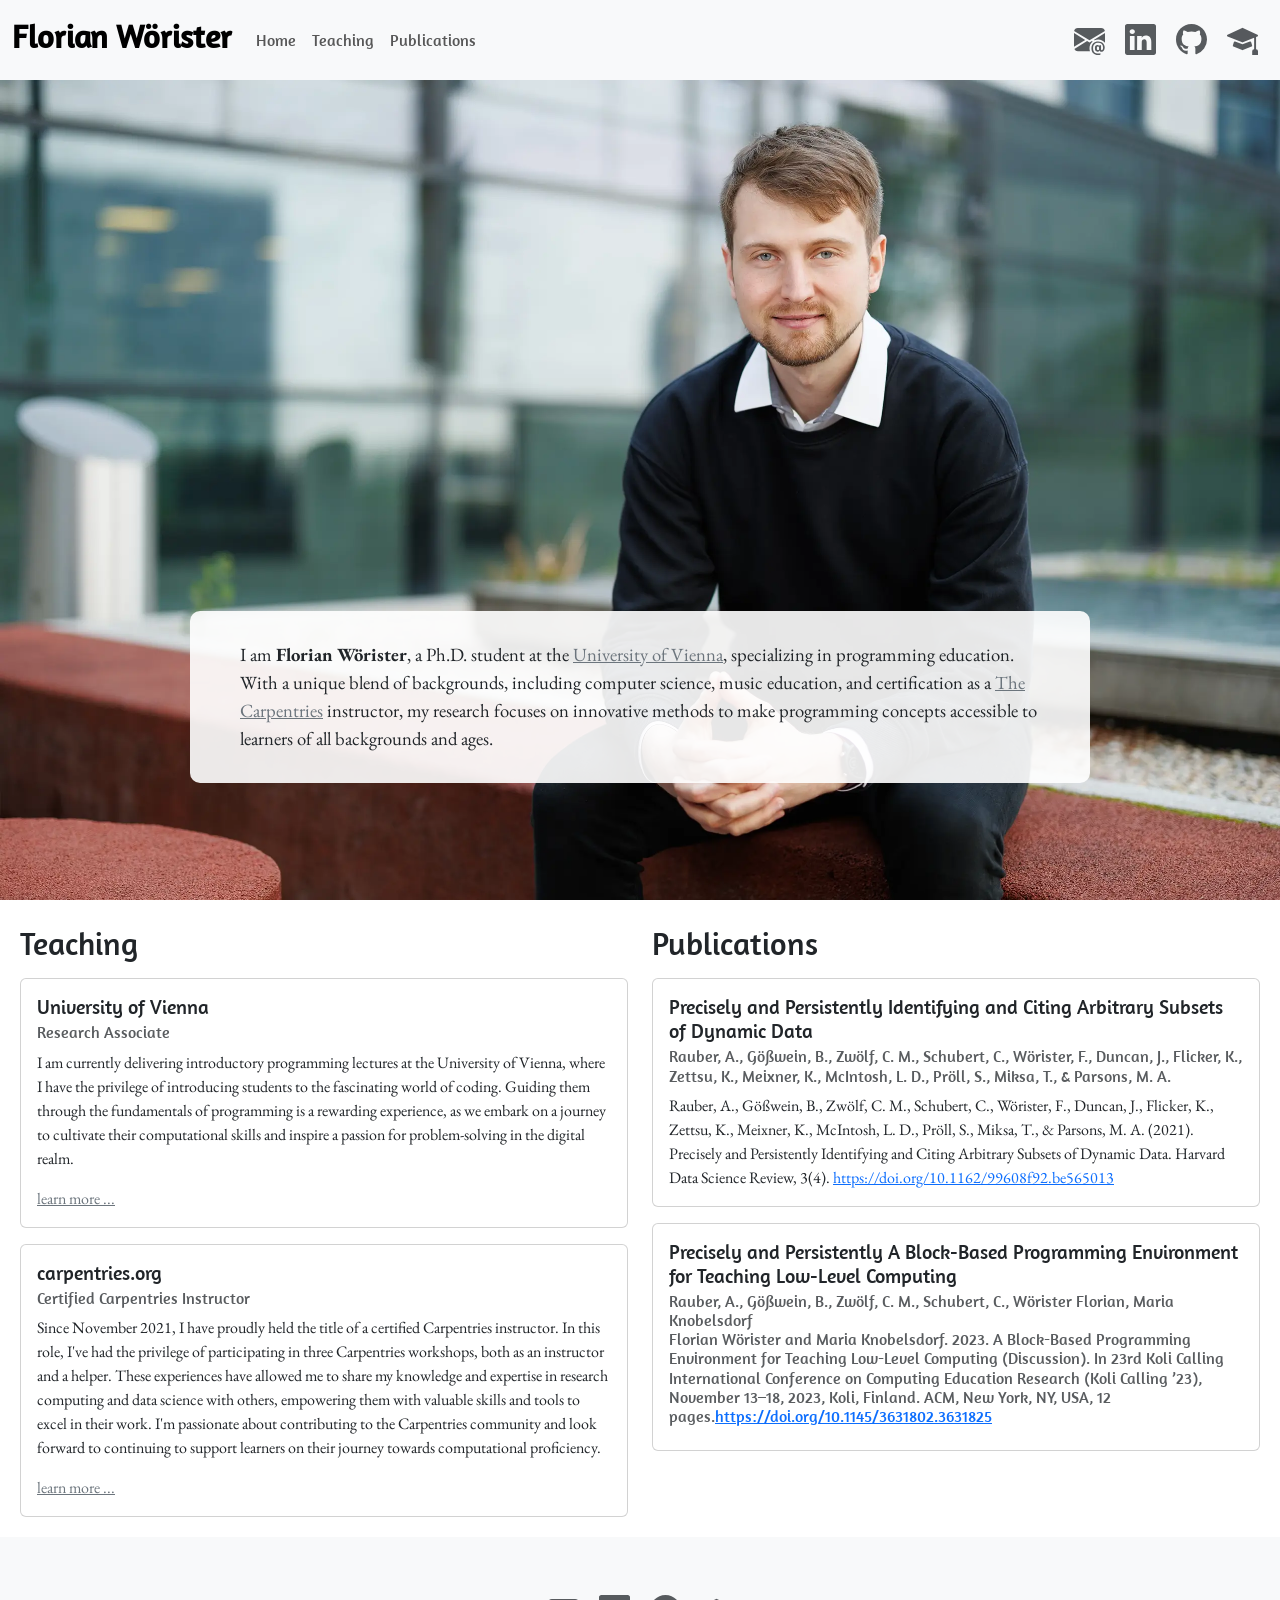
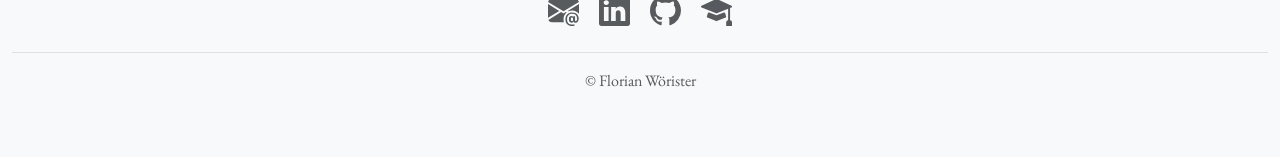
==== commit 027d87f3: "remove demo and restore website" ====
--- a/index.html
+++ b/index.html
@@ -1,15 +1,297 @@
-<!doctype html>
+<!DOCTYPE html>
 <html lang="en">
-  <head>
-    <meta charset="UTF-8" />
-    <!-- <link rel="icon" type="image/svg+xml" href="/vite.svg" /> -->
-    <meta name="viewport" content="width=device-width, initial-scale=1.0" />
-    <title>Blocksambler</title>
-    <script type="module" crossorigin src="/assets/index-51ca4c05.js"></script>
-    <link rel="stylesheet" href="/assets/index-59ac5223.css">
-  </head>
-  <body>
-    <div id="app"></div>
-    
-  </body>
+
+<head>
+  <title>Website of Florian Wörister</title>
+  <meta charset="utf-8">
+  <meta name="viewport" content="width=device-width, initial-scale=1">
+  <meta name="author" content="Florian Wörister">
+  <meta name="description" content="This page contains the information about Florian Wörister.">
+  <meta name="keywords" content="Computer Science Education, University of Vienna, Phd">
+
+  <link href="https://cdn.jsdelivr.net/npm/bootstrap@5.3.2/dist/css/bootstrap.min.css" rel="stylesheet"
+    integrity="sha384-T3c6CoIi6uLrA9TneNEoa7RxnatzjcDSCmG1MXxSR1GAsXEV/Dwwykc2MPK8M2HN" crossorigin="anonymous">
+  <link rel="stylesheet" href="style.css">
+</head>
+
+<body>
+
+  <div class="offcanvas offcanvas-start" id="responsive-menu">
+    <div class="offcanvas-header">
+      <h3>Florian Wörister</h3>
+      <button type="button" class="btn-close" data-bs-dismiss="offcanvas"></button>
+    </div>
+    <ul class="nav nav-pills flex-column mb-auto">
+      <li class="nav-item">
+        <a class="nav-link text-body-secondary" href="#">Home</a>
+      </li>
+      <li class="nav-item">
+        <a class="nav-link text-body-secondary" href="#teaching">Teaching</a>
+      </li>
+      <li class="nav-item">
+        <a class="nav-link text-body-secondary" href="#publications">Publications</a>
+      </li>
+    </ul>
+
+    <ul class="nav justify-content-center pb-3 mb-3">
+      <li class="nav-item">
+        <a href="mailto:florian.woerister@univie.ac.at" target="_blank" class="nav-link px-2 text-body-secondary"
+          aria-label="Send a e-mail to Florian Wörister">
+          <svg xmlns="http://www.w3.org/2000/svg" width="16" height="16" fill="currentColor"
+            class="bi bi-envelope-at-fill icon" viewBox="0 0 16 16">
+            <path
+              d="M2 2A2 2 0 0 0 .05 3.555L8 8.414l7.95-4.859A2 2 0 0 0 14 2H2Zm-2 9.8V4.698l5.803 3.546L0 11.801Zm6.761-2.97-6.57 4.026A2 2 0 0 0 2 14h6.256A4.493 4.493 0 0 1 8 12.5a4.49 4.49 0 0 1 1.606-3.446l-.367-.225L8 9.586l-1.239-.757ZM16 9.671V4.697l-5.803 3.546.338.208A4.482 4.482 0 0 1 12.5 8c1.414 0 2.675.652 3.5 1.671Z" />
+            <path
+              d="M15.834 12.244c0 1.168-.577 2.025-1.587 2.025-.503 0-1.002-.228-1.12-.648h-.043c-.118.416-.543.643-1.015.643-.77 0-1.259-.542-1.259-1.434v-.529c0-.844.481-1.4 1.26-1.4.585 0 .87.333.953.63h.03v-.568h.905v2.19c0 .272.18.42.411.42.315 0 .639-.415.639-1.39v-.118c0-1.277-.95-2.326-2.484-2.326h-.04c-1.582 0-2.64 1.067-2.64 2.724v.157c0 1.867 1.237 2.654 2.57 2.654h.045c.507 0 .935-.07 1.18-.18v.731c-.219.1-.643.175-1.237.175h-.044C10.438 16 9 14.82 9 12.646v-.214C9 10.36 10.421 9 12.485 9h.035c2.12 0 3.314 1.43 3.314 3.034v.21Zm-4.04.21v.227c0 .586.227.8.581.8.31 0 .564-.17.564-.743v-.367c0-.516-.275-.708-.572-.708-.346 0-.573.245-.573.791Z" />
+          </svg>
+        </a>
+      </li>
+      <li class="nav-item">
+        <a href="https://www.linkedin.com/in/florian-w%C3%B6rister-3712a3146/" target="_blank"
+          class="nav-link px-2 text-body-secondary" aria-label="Go to Florian Wörister's LinkedIn profile">
+          <svg xmlns="http://www.w3.org/2000/svg" width="16" height="16" fill="currentColor" class="bi bi-linkedin icon"
+            viewBox="0 0 16 16">
+            <path
+              d="M0 1.146C0 .513.526 0 1.175 0h13.65C15.474 0 16 .513 16 1.146v13.708c0 .633-.526 1.146-1.175 1.146H1.175C.526 16 0 15.487 0 14.854V1.146zm4.943 12.248V6.169H2.542v7.225h2.401zm-1.2-8.212c.837 0 1.358-.554 1.358-1.248-.015-.709-.52-1.248-1.342-1.248-.822 0-1.359.54-1.359 1.248 0 .694.521 1.248 1.327 1.248h.016zm4.908 8.212V9.359c0-.216.016-.432.08-.586.173-.431.568-.878 1.232-.878.869 0 1.216.662 1.216 1.634v3.865h2.401V9.25c0-2.22-1.184-3.252-2.764-3.252-1.274 0-1.845.7-2.165 1.193v.025h-.016a5.54 5.54 0 0 1 .016-.025V6.169h-2.4c.03.678 0 7.225 0 7.225h2.4z" />
+          </svg>
+        </a>
+      </li>
+      <li class="nav-item">
+        <a href="https://github.com/fwoerister" target="_blank" class="nav-link px-2 text-body-secondary"
+          aria-label="Go to Florian Wörister's GitHub profile">
+          <svg xmlns="http://www.w3.org/2000/svg" width="16" height="16" fill="currentColor" class="bi bi-github icon"
+            viewBox="0 0 16 16">
+            <path
+              d="M8 0C3.58 0 0 3.58 0 8c0 3.54 2.29 6.53 5.47 7.59.4.07.55-.17.55-.38 0-.19-.01-.82-.01-1.49-2.01.37-2.53-.49-2.69-.94-.09-.23-.48-.94-.82-1.13-.28-.15-.68-.52-.01-.53.63-.01 1.08.58 1.23.82.72 1.21 1.87.87 2.33.66.07-.52.28-.87.51-1.07-1.78-.2-3.64-.89-3.64-3.95 0-.87.31-1.59.82-2.15-.08-.2-.36-1.02.08-2.12 0 0 .67-.21 2.2.82.64-.18 1.32-.27 2-.27.68 0 1.36.09 2 .27 1.53-1.04 2.2-.82 2.2-.82.44 1.1.16 1.92.08 2.12.51.56.82 1.27.82 2.15 0 3.07-1.87 3.75-3.65 3.95.29.25.54.73.54 1.48 0 1.07-.01 1.93-.01 2.2 0 .21.15.46.55.38A8.012 8.012 0 0 0 16 8c0-4.42-3.58-8-8-8z" />
+          </svg>
+        </a>
+      </li>
+      <li class="nav-item">
+        <a href="https://scholar.google.com/citations?user=_Dd2wvUAAAAJ&hl=de" target="_blank"
+          class="nav-link px-2 text-body-secondary" aria-label="Go to Florian Wörister's Google Scholar profile">
+          <svg xmlns="http://www.w3.org/2000/svg" width="16" height="16" fill="currentColor"
+            class="bi bi-mortarboard-fill icon" viewBox="0 0 16 16">
+            <path
+              d="M8.211 2.047a.5.5 0 0 0-.422 0l-7.5 3.5a.5.5 0 0 0 .025.917l7.5 3a.5.5 0 0 0 .372 0L14 7.14V13a1 1 0 0 0-1 1v2h3v-2a1 1 0 0 0-1-1V6.739l.686-.275a.5.5 0 0 0 .025-.917l-7.5-3.5Z" />
+            <path
+              d="M4.176 9.032a.5.5 0 0 0-.656.327l-.5 1.7a.5.5 0 0 0 .294.605l4.5 1.8a.5.5 0 0 0 .372 0l4.5-1.8a.5.5 0 0 0 .294-.605l-.5-1.7a.5.5 0 0 0-.656-.327L8 10.466 4.176 9.032Z" />
+          </svg>
+        </a>
+      </li>
+    </ul>
+  </div>
+
+  <nav class="navbar navbar-expand-lg bg-body-tertiary bd-navbar sticky-top">
+    <div class="container-fluid">
+      <h1 class="navbar-brand">
+        Florian Wörister
+      </h1>
+      <button class="navbar-toggler" type="button" data-bs-toggle="offcanvas" data-bs-target="#responsive-menu"
+        aria-controls="responsive-menu" aria-expanded="false" aria-label="Toggle navigation">
+        <span class="navbar-toggler-icon"></span>
+      </button>
+      <div class="collapse navbar-collapse" id="navbarSupportedContent">
+        <ul class="navbar-nav me-auto mb-2 mb-lg-0">
+          <li class="nav-item">
+            <a class="nav-link" href="#">Home</a>
+          </li>
+          <li class="nav-item">
+            <a class="nav-link" href="#teaching">Teaching</a>
+          </li>
+          <li class="nav-item">
+            <a class="nav-link" href="#publications">Publications</a>
+          </li>
+        </ul>
+
+        <ul class="nav justify-content-center">
+          <li class="nav-item">
+            <a href="mailto:florian.woerister@univie.ac.at" target="_blank" class="nav-link px-2 text-body-secondary"
+              aria-label="Send a e-mail to Florian Wörister">
+              <svg xmlns="http://www.w3.org/2000/svg" fill="currentColor" class="bi bi-envelope-at-fill icon"
+                viewBox="0 0 16 16">
+                <path
+                  d="M2 2A2 2 0 0 0 .05 3.555L8 8.414l7.95-4.859A2 2 0 0 0 14 2H2Zm-2 9.8V4.698l5.803 3.546L0 11.801Zm6.761-2.97-6.57 4.026A2 2 0 0 0 2 14h6.256A4.493 4.493 0 0 1 8 12.5a4.49 4.49 0 0 1 1.606-3.446l-.367-.225L8 9.586l-1.239-.757ZM16 9.671V4.697l-5.803 3.546.338.208A4.482 4.482 0 0 1 12.5 8c1.414 0 2.675.652 3.5 1.671Z" />
+                <path
+                  d="M15.834 12.244c0 1.168-.577 2.025-1.587 2.025-.503 0-1.002-.228-1.12-.648h-.043c-.118.416-.543.643-1.015.643-.77 0-1.259-.542-1.259-1.434v-.529c0-.844.481-1.4 1.26-1.4.585 0 .87.333.953.63h.03v-.568h.905v2.19c0 .272.18.42.411.42.315 0 .639-.415.639-1.39v-.118c0-1.277-.95-2.326-2.484-2.326h-.04c-1.582 0-2.64 1.067-2.64 2.724v.157c0 1.867 1.237 2.654 2.57 2.654h.045c.507 0 .935-.07 1.18-.18v.731c-.219.1-.643.175-1.237.175h-.044C10.438 16 9 14.82 9 12.646v-.214C9 10.36 10.421 9 12.485 9h.035c2.12 0 3.314 1.43 3.314 3.034v.21Zm-4.04.21v.227c0 .586.227.8.581.8.31 0 .564-.17.564-.743v-.367c0-.516-.275-.708-.572-.708-.346 0-.573.245-.573.791Z" />
+              </svg>
+            </a>
+          </li>
+          <li class="nav-item">
+            <a href="https://www.linkedin.com/in/florian-w%C3%B6rister-3712a3146/" target="_blank"
+              class="nav-link px-2 text-body-secondary" aria-label="Go to Florian Wörister's LinkedIn profile">
+              <svg xmlns="http://www.w3.org/2000/svg" fill="currentColor" class="bi bi-linkedin icon"
+                viewBox="0 0 16 16">
+                <path
+                  d="M0 1.146C0 .513.526 0 1.175 0h13.65C15.474 0 16 .513 16 1.146v13.708c0 .633-.526 1.146-1.175 1.146H1.175C.526 16 0 15.487 0 14.854V1.146zm4.943 12.248V6.169H2.542v7.225h2.401zm-1.2-8.212c.837 0 1.358-.554 1.358-1.248-.015-.709-.52-1.248-1.342-1.248-.822 0-1.359.54-1.359 1.248 0 .694.521 1.248 1.327 1.248h.016zm4.908 8.212V9.359c0-.216.016-.432.08-.586.173-.431.568-.878 1.232-.878.869 0 1.216.662 1.216 1.634v3.865h2.401V9.25c0-2.22-1.184-3.252-2.764-3.252-1.274 0-1.845.7-2.165 1.193v.025h-.016a5.54 5.54 0 0 1 .016-.025V6.169h-2.4c.03.678 0 7.225 0 7.225h2.4z" />
+              </svg>
+            </a>
+          </li>
+          <li class="nav-item">
+            <a href="https://github.com/fwoerister" target="_blank" class="nav-link px-2 text-body-secondary"
+              aria-label="Go to Florian Wörister's GitHub profile">
+              <svg xmlns="http://www.w3.org/2000/svg" fill="currentColor" class="bi bi-github icon" viewBox="0 0 16 16">
+                <path
+                  d="M8 0C3.58 0 0 3.58 0 8c0 3.54 2.29 6.53 5.47 7.59.4.07.55-.17.55-.38 0-.19-.01-.82-.01-1.49-2.01.37-2.53-.49-2.69-.94-.09-.23-.48-.94-.82-1.13-.28-.15-.68-.52-.01-.53.63-.01 1.08.58 1.23.82.72 1.21 1.87.87 2.33.66.07-.52.28-.87.51-1.07-1.78-.2-3.64-.89-3.64-3.95 0-.87.31-1.59.82-2.15-.08-.2-.36-1.02.08-2.12 0 0 .67-.21 2.2.82.64-.18 1.32-.27 2-.27.68 0 1.36.09 2 .27 1.53-1.04 2.2-.82 2.2-.82.44 1.1.16 1.92.08 2.12.51.56.82 1.27.82 2.15 0 3.07-1.87 3.75-3.65 3.95.29.25.54.73.54 1.48 0 1.07-.01 1.93-.01 2.2 0 .21.15.46.55.38A8.012 8.012 0 0 0 16 8c0-4.42-3.58-8-8-8z" />
+              </svg>
+            </a>
+          </li>
+          <li class="nav-item">
+            <a href="https://scholar.google.com/citations?user=_Dd2wvUAAAAJ&hl=de" target="_blank"
+              class="nav-link px-2 text-body-secondary" aria-label="Go to Florian Wörister's Google Scholar profile">
+              <svg xmlns="http://www.w3.org/2000/svg" width="16" height="16" fill="currentColor"
+                class="bi bi-mortarboard-fill icon" viewBox="0 0 16 16">
+                <path
+                  d="M8.211 2.047a.5.5 0 0 0-.422 0l-7.5 3.5a.5.5 0 0 0 .025.917l7.5 3a.5.5 0 0 0 .372 0L14 7.14V13a1 1 0 0 0-1 1v2h3v-2a1 1 0 0 0-1-1V6.739l.686-.275a.5.5 0 0 0 .025-.917l-7.5-3.5Z" />
+                <path
+                  d="M4.176 9.032a.5.5 0 0 0-.656.327l-.5 1.7a.5.5 0 0 0 .294.605l4.5 1.8a.5.5 0 0 0 .372 0l4.5-1.8a.5.5 0 0 0 .294-.605l-.5-1.7a.5.5 0 0 0-.656-.327L8 10.466 4.176 9.032Z" />
+              </svg>
+            </a>
+          </li>
+        </ul>
+
+      </div>
+    </div>
+  </nav>
+
+  <div class="fullscreen opacity-20" id="primary">
+    <div class="container-fluid d-flex flex-column-reverse align-items-center" id="about">
+      <p>
+        I am <span class="fw-bold">Florian Wörister</span>, a Ph.D. student at the <a class="link-secondary"
+          target="_blank" href="https://univie.ac.at">University of Vienna</a>, specializing in
+        programming education. With a unique blend of backgrounds, including computer science,
+        music education, and certification as a <a class="link-secondary" href="https://carpentries.org/"
+          target="_blank">The Carpentries</a> instructor, my research focuses on
+        innovative methods to make programming concepts accessible to learners of all backgrounds
+        and ages.
+      </p>
+    </div>
+  </div>
+
+  <div class="container-fluid">
+    <div class="row px-2">
+      <div class="col-lg-6 pt-4 pb-1">
+        <h2 id="teaching">Teaching</h2>
+        <div class="card w-100 my-3">
+          <div class="card-body">
+            <h5 class="card-title">University of Vienna</h5>
+            <h6 class="card-subtitle mb-2 text-body-secondary">Research Associate</h6>
+            <p class="card-text">I am currently delivering introductory programming lectures at the University of
+              Vienna, where I have the privilege of introducing students to the fascinating world of coding. Guiding
+              them through the fundamentals of programming is a rewarding experience, as we embark on a journey to
+              cultivate their computational skills and inspire a passion for problem-solving in the digital realm.</p>
+            <a href="https://ufind.univie.ac.at/en/person.html?id=116701" class="card-link link-secondary">learn more
+              ...</a>
+          </div>
+        </div>
+        <div class="card w-100 my-3">
+          <div class="card-body">
+            <h5 class="card-title">carpentries.org</h5>
+            <h6 class="card-subtitle mb-2 text-body-secondary">Certified Carpentries Instructor</h6>
+            <p class="card-text">Since November 2021, I have proudly held the title of a certified Carpentries
+              instructor. In this role, I've had the privilege of participating in three Carpentries workshops, both as
+              an instructor and a helper. These experiences have allowed me to share my knowledge and expertise in
+              research computing and data science with others, empowering them with valuable skills and tools to excel
+              in their work. I'm passionate about contributing to the Carpentries community and look forward to
+              continuing to support learners on their journey towards computational proficiency.</p>
+            <a href="https://carpentries.org" class="card-link link-secondary">learn more ...</a>
+          </div>
+        </div>
+
+      </div>
+
+      <div class="col-lg-6 pt-4 pb-3">
+        <h2 id="publications">Publications</h2>
+
+        <div class="card w-100 my-3">
+          <div class="card-body">
+            <h5 class="card-title">Precisely and Persistently
+              Identifying and Citing Arbitrary Subsets of Dynamic Data
+            </h5>
+            <h6 class="card-subtitle mb-2 text-body-secondary">Rauber, A., Gößwein, B., Zwölf, C. M., Schubert, C.,
+              Wörister, F., Duncan, J., Flicker, K., Zettsu, K.,
+              Meixner, K., McIntosh, L. D., Pröll, S., Miksa, T., & Parsons, M. A.</h6>
+            <p class="card-text fw-lighter">
+              Rauber, A., Gößwein, B., Zwölf, C. M., Schubert, C., Wörister, F., Duncan, J., Flicker, K., Zettsu, K.,
+              Meixner, K., McIntosh, L. D., Pröll, S., Miksa, T., & Parsons, M. A. (2021). Precisely and Persistently
+              Identifying and Citing Arbitrary Subsets of Dynamic Data. Harvard Data Science Review, 3(4).
+              <a href="https://doi.org/10.1162/99608f92.be565013">https://doi.org/10.1162/99608f92.be565013</a>
+            </p>
+          </div>
+        </div>
+
+        <div class="card w-100 my-3">
+          <div class="card-body">
+            <h5 class="card-title">Precisely and Persistently
+              A Block-Based Programming Environment for Teaching Low-Level Computing
+            </h5>
+            <h6 class="card-subtitle mb-2 text-body-secondary">Rauber, A., Gößwein, B., Zwölf, C. M., Schubert, C.,
+              Wörister Florian, Maria Knobelsdorf
+            <p class="card-text fw-lighter">
+              Florian Wörister and Maria Knobelsdorf. 2023. A Block-Based Programming Environment for Teaching Low-Level Computing
+              (Discussion). In 23rd Koli Calling International Conference on Computing Education Research (Koli Calling ’23), November
+              13–18, 2023, Koli, Finland. ACM, New York, NY, USA, 12 pages.<a href="https://doi.org/10.1145/3631802.3631825">https://doi.org/10.1145/3631802.3631825</a>
+            </p>
+          </div>
+        </div>
+      </div>
+    </div>
+  </div>
+  <footer class="py-5 my-6 bg-body-tertiary">
+    <div class="container-fluid">
+      <ul class="nav justify-content-center border-bottom pb-3 mb-3">
+        <li class="nav-item">
+          <a href="mailto:florian.woerister@univie.ac.at" target="_blank" class="nav-link px-2 text-body-secondary"
+            aria-label="Send a e-mail to Florian Wörister">
+            <svg xmlns="http://www.w3.org/2000/svg" width="16" height="16" fill="currentColor"
+              class="bi bi-envelope-at-fill icon" viewBox="0 0 16 16">
+              <path
+                d="M2 2A2 2 0 0 0 .05 3.555L8 8.414l7.95-4.859A2 2 0 0 0 14 2H2Zm-2 9.8V4.698l5.803 3.546L0 11.801Zm6.761-2.97-6.57 4.026A2 2 0 0 0 2 14h6.256A4.493 4.493 0 0 1 8 12.5a4.49 4.49 0 0 1 1.606-3.446l-.367-.225L8 9.586l-1.239-.757ZM16 9.671V4.697l-5.803 3.546.338.208A4.482 4.482 0 0 1 12.5 8c1.414 0 2.675.652 3.5 1.671Z" />
+              <path
+                d="M15.834 12.244c0 1.168-.577 2.025-1.587 2.025-.503 0-1.002-.228-1.12-.648h-.043c-.118.416-.543.643-1.015.643-.77 0-1.259-.542-1.259-1.434v-.529c0-.844.481-1.4 1.26-1.4.585 0 .87.333.953.63h.03v-.568h.905v2.19c0 .272.18.42.411.42.315 0 .639-.415.639-1.39v-.118c0-1.277-.95-2.326-2.484-2.326h-.04c-1.582 0-2.64 1.067-2.64 2.724v.157c0 1.867 1.237 2.654 2.57 2.654h.045c.507 0 .935-.07 1.18-.18v.731c-.219.1-.643.175-1.237.175h-.044C10.438 16 9 14.82 9 12.646v-.214C9 10.36 10.421 9 12.485 9h.035c2.12 0 3.314 1.43 3.314 3.034v.21Zm-4.04.21v.227c0 .586.227.8.581.8.31 0 .564-.17.564-.743v-.367c0-.516-.275-.708-.572-.708-.346 0-.573.245-.573.791Z" />
+            </svg>
+          </a>
+        </li>
+        <li class="nav-item">
+          <a href="https://www.linkedin.com/in/florian-w%C3%B6rister-3712a3146/" target="_blank"
+            class="nav-link px-2 text-body-secondary" aria-label="Go to Florian Wörister's LinkedIn profile">
+            <svg xmlns="http://www.w3.org/2000/svg" width="16" height="16" fill="currentColor"
+              class="bi bi-linkedin icon" viewBox="0 0 16 16">
+              <path
+                d="M0 1.146C0 .513.526 0 1.175 0h13.65C15.474 0 16 .513 16 1.146v13.708c0 .633-.526 1.146-1.175 1.146H1.175C.526 16 0 15.487 0 14.854V1.146zm4.943 12.248V6.169H2.542v7.225h2.401zm-1.2-8.212c.837 0 1.358-.554 1.358-1.248-.015-.709-.52-1.248-1.342-1.248-.822 0-1.359.54-1.359 1.248 0 .694.521 1.248 1.327 1.248h.016zm4.908 8.212V9.359c0-.216.016-.432.08-.586.173-.431.568-.878 1.232-.878.869 0 1.216.662 1.216 1.634v3.865h2.401V9.25c0-2.22-1.184-3.252-2.764-3.252-1.274 0-1.845.7-2.165 1.193v.025h-.016a5.54 5.54 0 0 1 .016-.025V6.169h-2.4c.03.678 0 7.225 0 7.225h2.4z" />
+            </svg>
+          </a>
+        </li>
+        <li class="nav-item">
+          <a href="https://github.com/fwoerister" target="_blank" class="nav-link px-2 text-body-secondary"
+            aria-label="Go to Florian Wörister's GitHub profile">
+            <svg xmlns="http://www.w3.org/2000/svg" width="16" height="16" fill="currentColor" class="bi bi-github icon"
+              viewBox="0 0 16 16">
+              <path
+                d="M8 0C3.58 0 0 3.58 0 8c0 3.54 2.29 6.53 5.47 7.59.4.07.55-.17.55-.38 0-.19-.01-.82-.01-1.49-2.01.37-2.53-.49-2.69-.94-.09-.23-.48-.94-.82-1.13-.28-.15-.68-.52-.01-.53.63-.01 1.08.58 1.23.82.72 1.21 1.87.87 2.33.66.07-.52.28-.87.51-1.07-1.78-.2-3.64-.89-3.64-3.95 0-.87.31-1.59.82-2.15-.08-.2-.36-1.02.08-2.12 0 0 .67-.21 2.2.82.64-.18 1.32-.27 2-.27.68 0 1.36.09 2 .27 1.53-1.04 2.2-.82 2.2-.82.44 1.1.16 1.92.08 2.12.51.56.82 1.27.82 2.15 0 3.07-1.87 3.75-3.65 3.95.29.25.54.73.54 1.48 0 1.07-.01 1.93-.01 2.2 0 .21.15.46.55.38A8.012 8.012 0 0 0 16 8c0-4.42-3.58-8-8-8z" />
+            </svg>
+          </a>
+        </li>
+        <li class="nav-item">
+          <a href="https://scholar.google.com/citations?user=_Dd2wvUAAAAJ&hl=de" target="_blank"
+            class="nav-link px-2 text-body-secondary" aria-label="Go to Florian Wörister's Google Scholar profile">
+            <svg xmlns="http://www.w3.org/2000/svg" width="16" height="16" fill="currentColor"
+              class="bi bi-mortarboard-fill icon" viewBox="0 0 16 16">
+              <path
+                d="M8.211 2.047a.5.5 0 0 0-.422 0l-7.5 3.5a.5.5 0 0 0 .025.917l7.5 3a.5.5 0 0 0 .372 0L14 7.14V13a1 1 0 0 0-1 1v2h3v-2a1 1 0 0 0-1-1V6.739l.686-.275a.5.5 0 0 0 .025-.917l-7.5-3.5Z" />
+              <path
+                d="M4.176 9.032a.5.5 0 0 0-.656.327l-.5 1.7a.5.5 0 0 0 .294.605l4.5 1.8a.5.5 0 0 0 .372 0l4.5-1.8a.5.5 0 0 0 .294-.605l-.5-1.7a.5.5 0 0 0-.656-.327L8 10.466 4.176 9.032Z" />
+            </svg>
+          </a>
+        </li>
+      </ul>
+      <p class="text-center text-body-secondary">© Florian Wörister</p>
+    </div>
+  </footer>
+
+  <script src="https://cdn.jsdelivr.net/npm/bootstrap@5.3.2/dist/js/bootstrap.bundle.min.js"
+    integrity="sha384-C6RzsynM9kWDrMNeT87bh95OGNyZPhcTNXj1NW7RuBCsyN/o0jlpcV8Qyq46cDfL"
+    crossorigin="anonymous"></script>
+
+</body>
+
 </html>
--- a/style.css
+++ b/style.css
@@ -0,0 +1,105 @@
+@font-face {
+    font-family: "Amaranth";
+    font-weight: unset;
+    font-display: swap;
+    src: url("fonts/Amaranth-Regular.ttf");
+}
+
+@font-face {
+    font-family: "EBGaramond";
+    font-display: swap;
+    src: url("fonts/EBGaramond-VariableFont_wght.ttf");
+}
+
+html,
+body {
+    margin: 0;
+    padding: 0;
+
+    font-family: 'EBGaramond', 'serif';
+}
+
+h1,
+h2,
+h3,
+h4,
+h5,
+h6,
+ul {
+    font-family: 'Amaranth', 'sans-serif';
+    scroll-margin-top: 80px;
+}
+
+h1 {
+    font-size: pt;
+}
+
+.navbar {
+    height: 80px;
+}
+
+.navbar-brand {
+    font-family: 'Amaranth';
+    font-size: 24pt;
+    font-weight: bold;
+}
+
+.fullscreen {
+    width: 100%;
+    height: calc(100vh - 80px);
+}
+
+
+#primary {
+    background-image: url('images/background.webp');
+    background-size: cover;
+    background-position: 60% 0%;
+}
+
+
+#about {
+    display: block;
+    height: 100%;
+}
+
+#about p {
+    background-color: rgba(255, 255, 255, 0.9);
+    width: 100%;
+
+    margin-bottom: 2em;
+
+    padding: 30px 50px 30px 50px;
+    display: inline;
+
+    font-size: 12pt;
+    border-radius: 10px;
+}
+
+@media (min-width: 992px) {
+    #about {
+        padding-left: 10em;
+        padding-right: 10em;
+        padding-bottom: 5em;
+    }
+
+    #about p {
+        font-size: 14pt;
+        max-width: 900px;
+        animation: fadeIn 2s;
+    }
+}
+
+.reference {
+    font-size: 10pt;
+    font-weight: lighter;
+}
+
+.icon {
+    width: 35px;
+    height: 35px;
+    padding: 2px;
+}
+
+.offcanvas {
+    width: 70vw !important;
+}
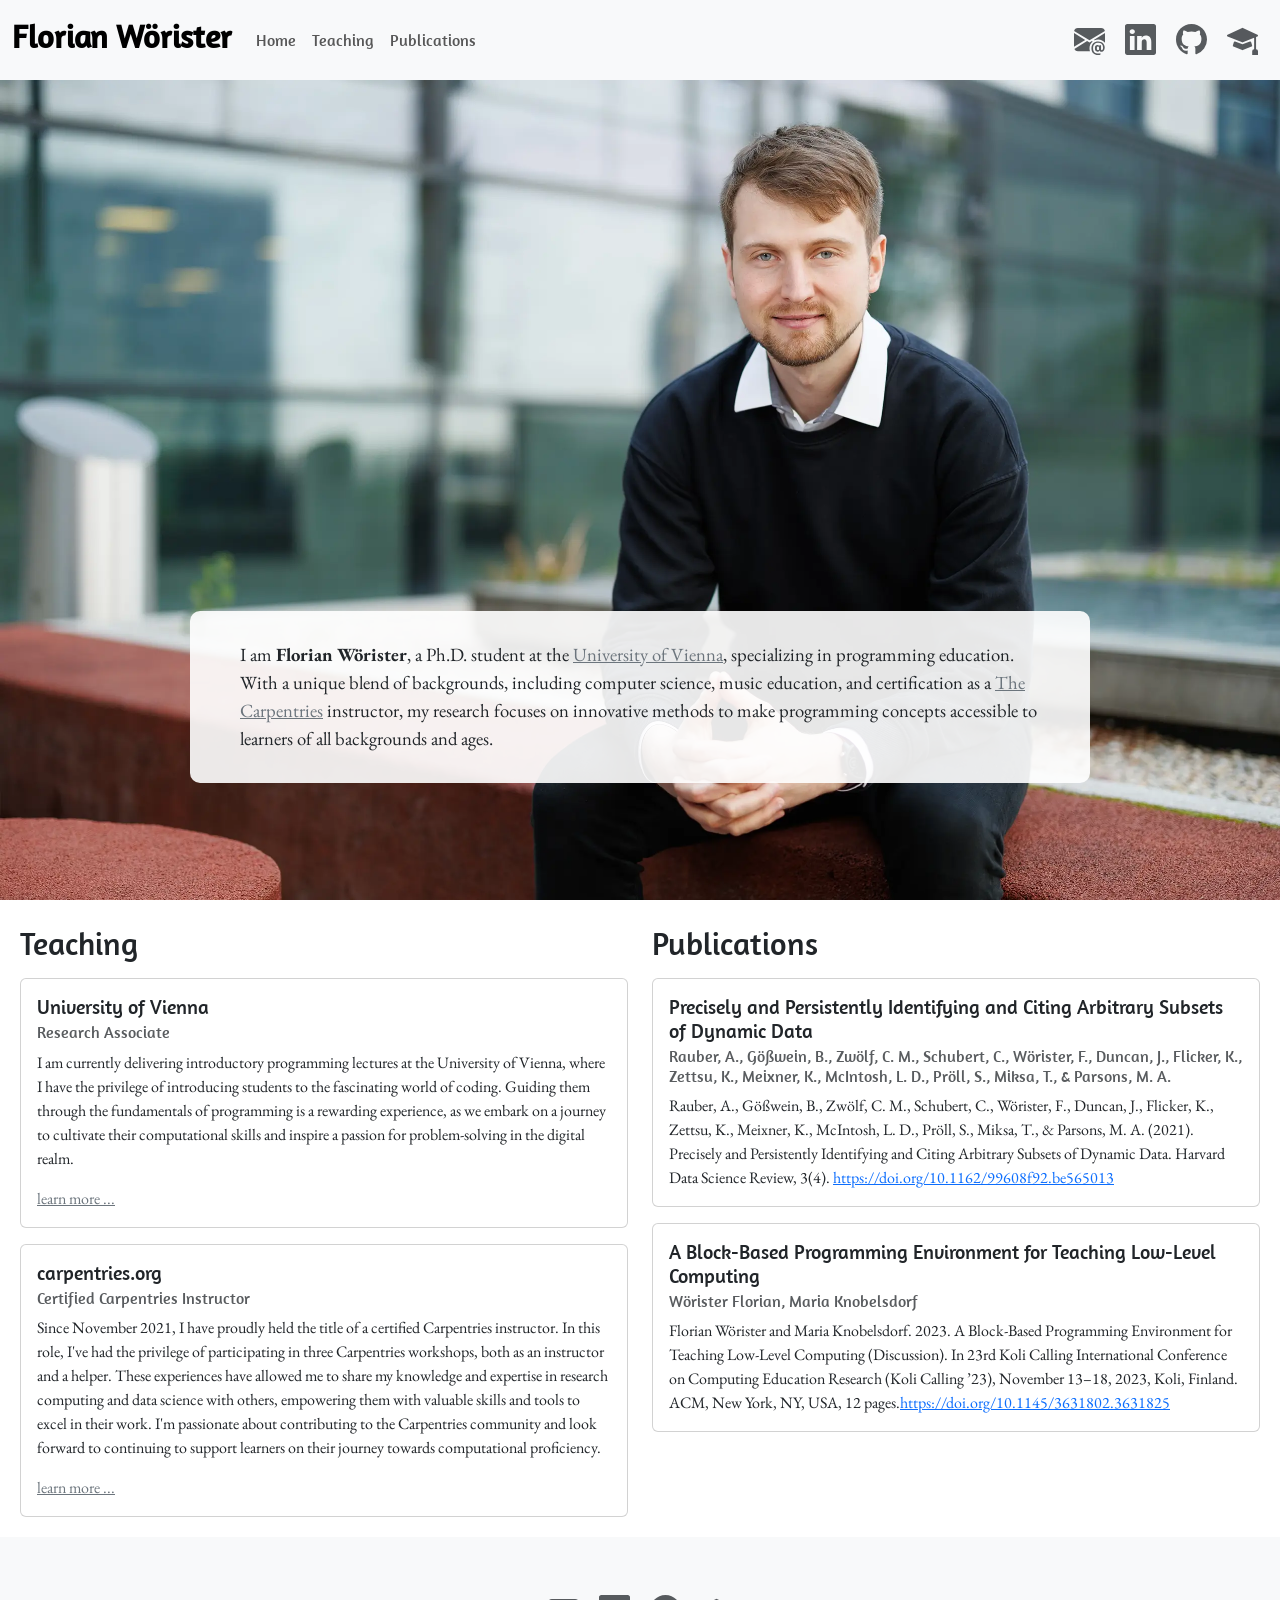
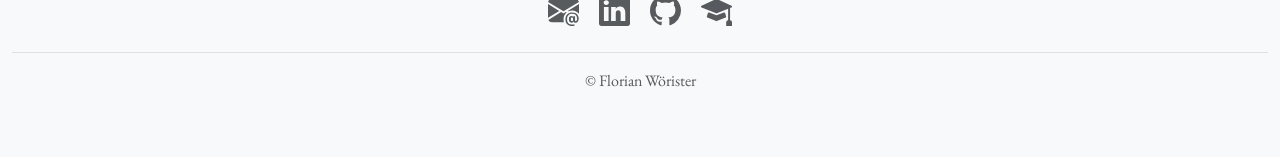
==== commit c879c81b: "fix formatting" ====
--- a/index.html
+++ b/index.html
@@ -221,11 +221,10 @@
 
         <div class="card w-100 my-3">
           <div class="card-body">
-            <h5 class="card-title">Precisely and Persistently
+            <h5 class="card-title">
               A Block-Based Programming Environment for Teaching Low-Level Computing
             </h5>
-            <h6 class="card-subtitle mb-2 text-body-secondary">Rauber, A., Gößwein, B., Zwölf, C. M., Schubert, C.,
-              Wörister Florian, Maria Knobelsdorf
+            <h6 class="card-subtitle mb-2 text-body-secondary">Wörister Florian, Maria Knobelsdorf</h6>
             <p class="card-text fw-lighter">
               Florian Wörister and Maria Knobelsdorf. 2023. A Block-Based Programming Environment for Teaching Low-Level Computing
               (Discussion). In 23rd Koli Calling International Conference on Computing Education Research (Koli Calling ’23), November
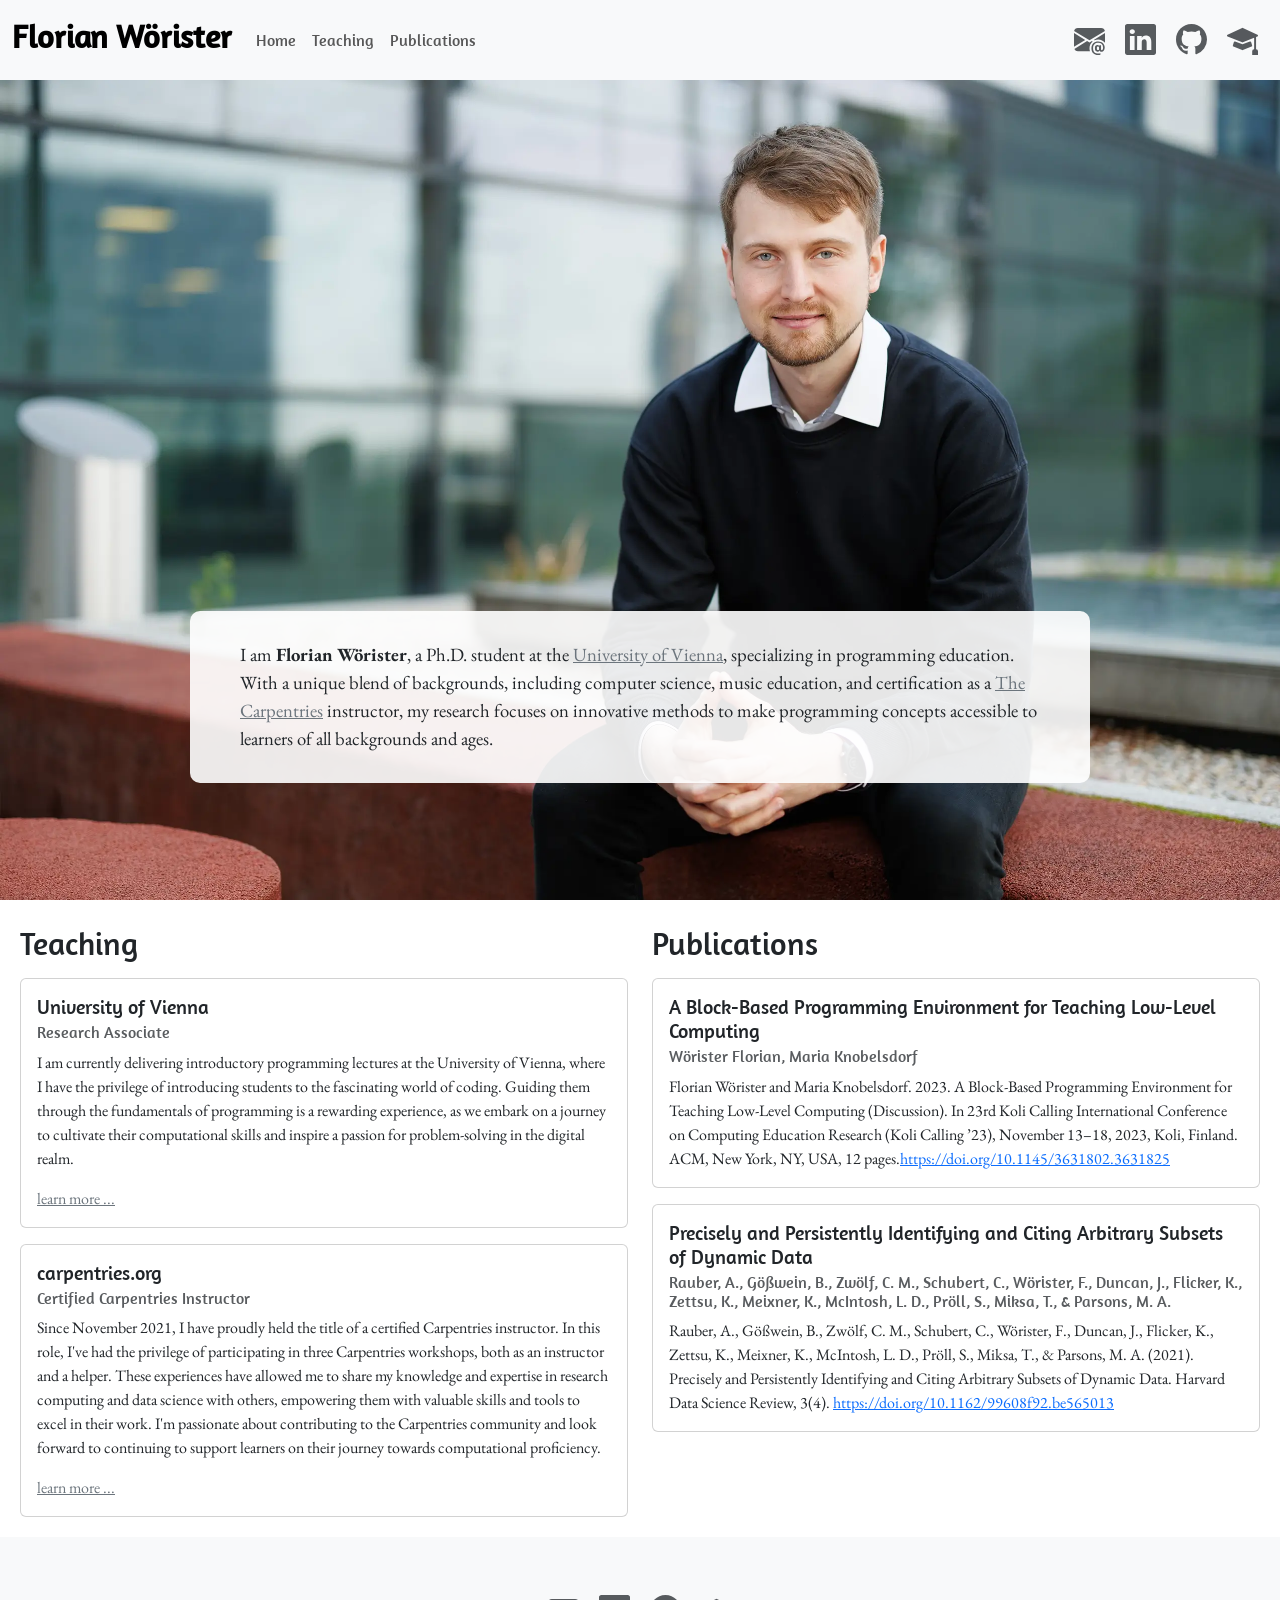
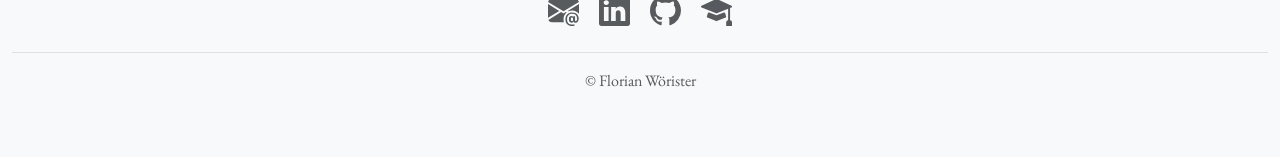
==== commit a0bb2ce9: "change publication order" ====
--- a/index.html
+++ b/index.html
@@ -202,6 +202,20 @@
       <div class="col-lg-6 pt-4 pb-3">
         <h2 id="publications">Publications</h2>
 
+        <div class="card w-100 my-3">
+          <div class="card-body">
+            <h5 class="card-title">
+              A Block-Based Programming Environment for Teaching Low-Level Computing
+            </h5>
+            <h6 class="card-subtitle mb-2 text-body-secondary">Wörister Florian, Maria Knobelsdorf</h6>
+            <p class="card-text fw-lighter">
+              Florian Wörister and Maria Knobelsdorf. 2023. A Block-Based Programming Environment for Teaching Low-Level Computing
+              (Discussion). In 23rd Koli Calling International Conference on Computing Education Research (Koli Calling ’23), November
+              13–18, 2023, Koli, Finland. ACM, New York, NY, USA, 12 pages.<a href="https://doi.org/10.1145/3631802.3631825">https://doi.org/10.1145/3631802.3631825</a>
+            </p>
+          </div>
+        </div>
+        
         <div class="card w-100 my-3">
           <div class="card-body">
             <h5 class="card-title">Precisely and Persistently
@@ -219,19 +233,6 @@
           </div>
         </div>
 
-        <div class="card w-100 my-3">
-          <div class="card-body">
-            <h5 class="card-title">
-              A Block-Based Programming Environment for Teaching Low-Level Computing
-            </h5>
-            <h6 class="card-subtitle mb-2 text-body-secondary">Wörister Florian, Maria Knobelsdorf</h6>
-            <p class="card-text fw-lighter">
-              Florian Wörister and Maria Knobelsdorf. 2023. A Block-Based Programming Environment for Teaching Low-Level Computing
-              (Discussion). In 23rd Koli Calling International Conference on Computing Education Research (Koli Calling ’23), November
-              13–18, 2023, Koli, Finland. ACM, New York, NY, USA, 12 pages.<a href="https://doi.org/10.1145/3631802.3631825">https://doi.org/10.1145/3631802.3631825</a>
-            </p>
-          </div>
-        </div>
       </div>
     </div>
   </div>
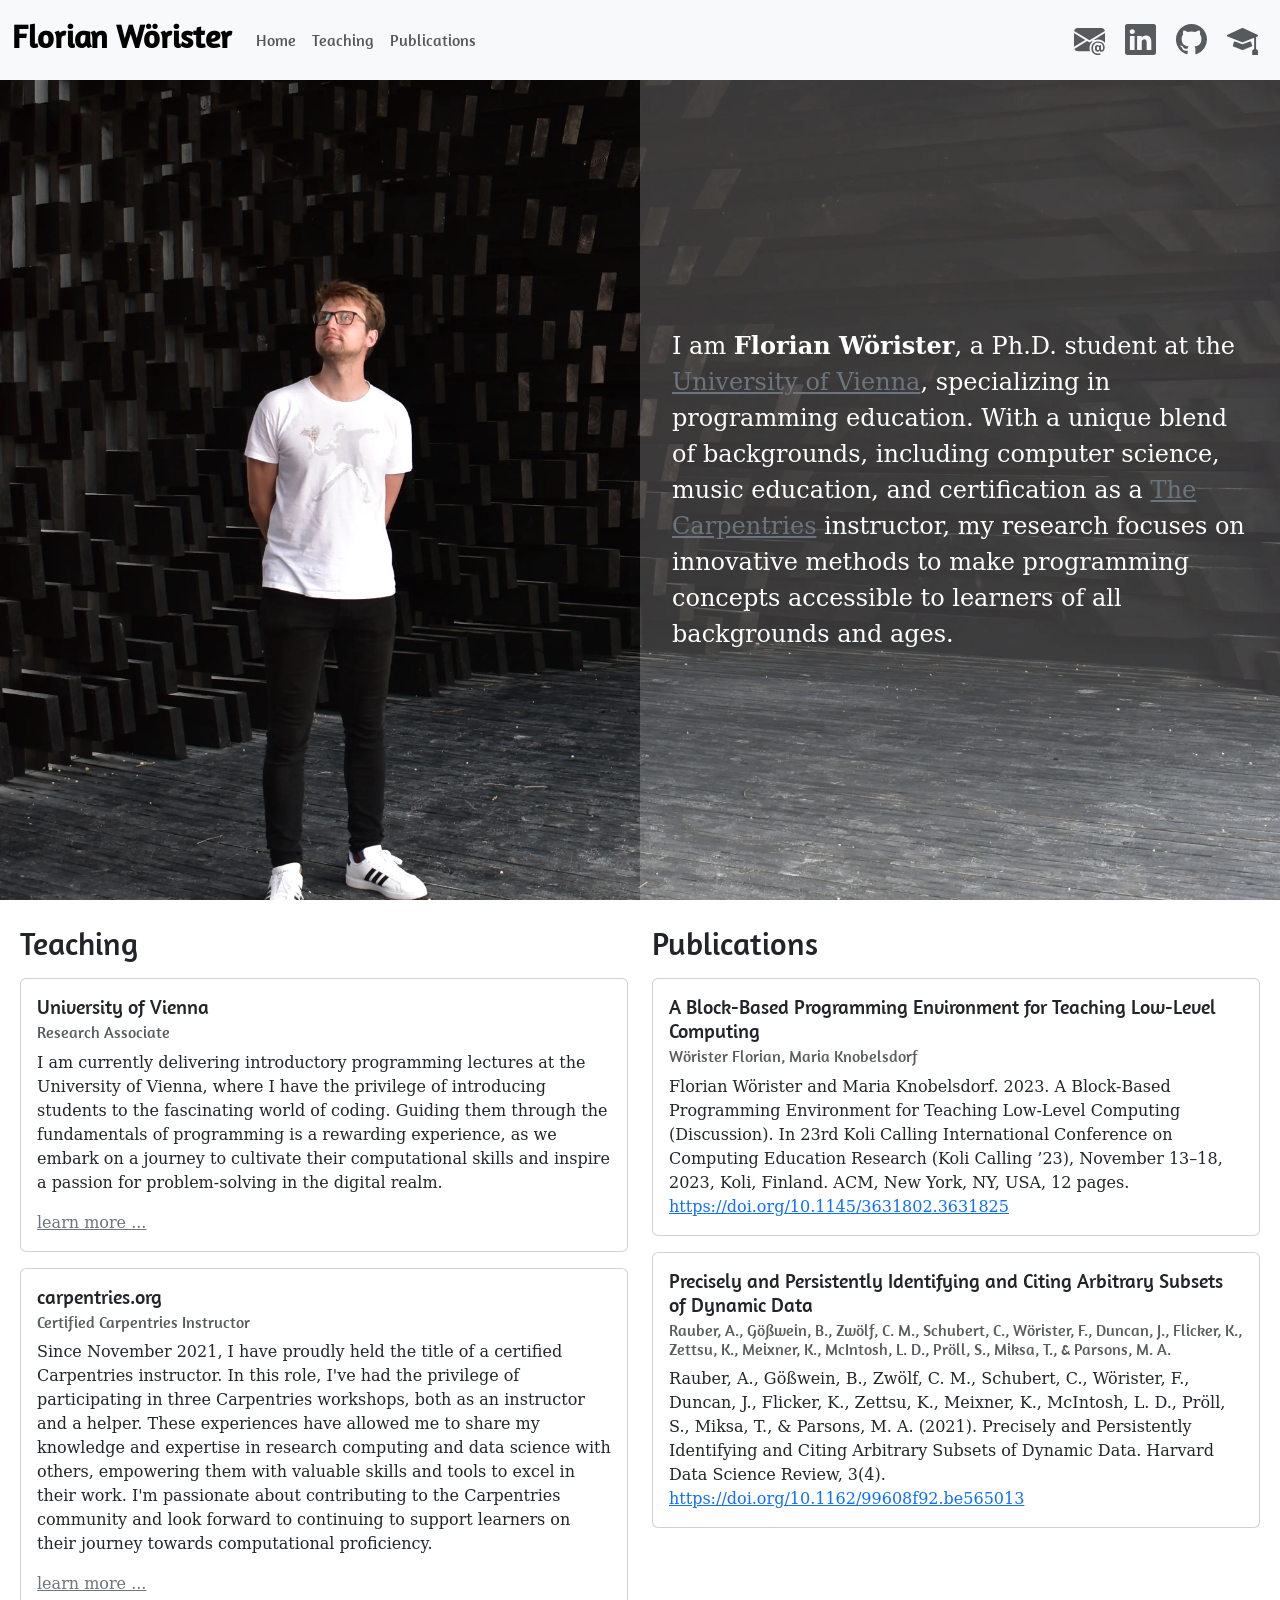
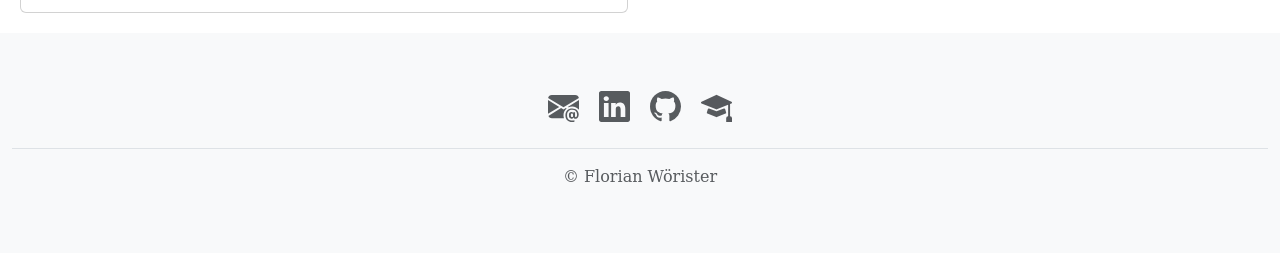
==== commit 6083628e: "update design" ====
--- a/index.html
+++ b/index.html
@@ -2,295 +2,321 @@
 <html lang="en">
 
 <head>
-  <title>Website of Florian Wörister</title>
-  <meta charset="utf-8">
-  <meta name="viewport" content="width=device-width, initial-scale=1">
-  <meta name="author" content="Florian Wörister">
-  <meta name="description" content="This page contains the information about Florian Wörister.">
-  <meta name="keywords" content="Computer Science Education, University of Vienna, Phd">
-
-  <link href="https://cdn.jsdelivr.net/npm/bootstrap@5.3.2/dist/css/bootstrap.min.css" rel="stylesheet"
-    integrity="sha384-T3c6CoIi6uLrA9TneNEoa7RxnatzjcDSCmG1MXxSR1GAsXEV/Dwwykc2MPK8M2HN" crossorigin="anonymous">
-  <link rel="stylesheet" href="style.css">
+    <title>Website of Florian Wörister</title>
+    <meta charset="utf-8">
+    <meta name="viewport" content="width=device-width, initial-scale=1">
+    <meta name="author" content="Florian Wörister">
+    <meta name="description" content="This page contains the information about Florian Wörister.">
+    <meta name="keywords" content="Computer Science Education, University of Vienna, Phd">
+
+    <link href="https://cdn.jsdelivr.net/npm/bootstrap@5.3.2/dist/css/bootstrap.min.css" rel="stylesheet"
+          integrity="sha384-T3c6CoIi6uLrA9TneNEoa7RxnatzjcDSCmG1MXxSR1GAsXEV/Dwwykc2MPK8M2HN" crossorigin="anonymous">
+    <link rel="stylesheet" href="style.css">
 </head>
 
 <body>
 
-  <div class="offcanvas offcanvas-start" id="responsive-menu">
+<div class="offcanvas offcanvas-start" id="responsive-menu">
     <div class="offcanvas-header">
-      <h3>Florian Wörister</h3>
-      <button type="button" class="btn-close" data-bs-dismiss="offcanvas"></button>
+        <h3>Florian Wörister</h3>
+        <button type="button" class="btn-close" data-bs-dismiss="offcanvas"></button>
     </div>
     <ul class="nav nav-pills flex-column mb-auto">
-      <li class="nav-item">
-        <a class="nav-link text-body-secondary" href="#">Home</a>
-      </li>
-      <li class="nav-item">
-        <a class="nav-link text-body-secondary" href="#teaching">Teaching</a>
-      </li>
-      <li class="nav-item">
-        <a class="nav-link text-body-secondary" href="#publications">Publications</a>
-      </li>
+        <li class="nav-item">
+            <a class="nav-link text-body-secondary" href="#">Home</a>
+        </li>
+        <li class="nav-item">
+            <a class="nav-link text-body-secondary" href="#teaching">Teaching</a>
+        </li>
+        <li class="nav-item">
+            <a class="nav-link text-body-secondary" href="#publications">Publications</a>
+        </li>
     </ul>
 
     <ul class="nav justify-content-center pb-3 mb-3">
-      <li class="nav-item">
-        <a href="mailto:florian.woerister@univie.ac.at" target="_blank" class="nav-link px-2 text-body-secondary"
-          aria-label="Send a e-mail to Florian Wörister">
-          <svg xmlns="http://www.w3.org/2000/svg" width="16" height="16" fill="currentColor"
-            class="bi bi-envelope-at-fill icon" viewBox="0 0 16 16">
-            <path
-              d="M2 2A2 2 0 0 0 .05 3.555L8 8.414l7.95-4.859A2 2 0 0 0 14 2H2Zm-2 9.8V4.698l5.803 3.546L0 11.801Zm6.761-2.97-6.57 4.026A2 2 0 0 0 2 14h6.256A4.493 4.493 0 0 1 8 12.5a4.49 4.49 0 0 1 1.606-3.446l-.367-.225L8 9.586l-1.239-.757ZM16 9.671V4.697l-5.803 3.546.338.208A4.482 4.482 0 0 1 12.5 8c1.414 0 2.675.652 3.5 1.671Z" />
-            <path
-              d="M15.834 12.244c0 1.168-.577 2.025-1.587 2.025-.503 0-1.002-.228-1.12-.648h-.043c-.118.416-.543.643-1.015.643-.77 0-1.259-.542-1.259-1.434v-.529c0-.844.481-1.4 1.26-1.4.585 0 .87.333.953.63h.03v-.568h.905v2.19c0 .272.18.42.411.42.315 0 .639-.415.639-1.39v-.118c0-1.277-.95-2.326-2.484-2.326h-.04c-1.582 0-2.64 1.067-2.64 2.724v.157c0 1.867 1.237 2.654 2.57 2.654h.045c.507 0 .935-.07 1.18-.18v.731c-.219.1-.643.175-1.237.175h-.044C10.438 16 9 14.82 9 12.646v-.214C9 10.36 10.421 9 12.485 9h.035c2.12 0 3.314 1.43 3.314 3.034v.21Zm-4.04.21v.227c0 .586.227.8.581.8.31 0 .564-.17.564-.743v-.367c0-.516-.275-.708-.572-.708-.346 0-.573.245-.573.791Z" />
-          </svg>
-        </a>
-      </li>
-      <li class="nav-item">
-        <a href="https://www.linkedin.com/in/florian-w%C3%B6rister-3712a3146/" target="_blank"
-          class="nav-link px-2 text-body-secondary" aria-label="Go to Florian Wörister's LinkedIn profile">
-          <svg xmlns="http://www.w3.org/2000/svg" width="16" height="16" fill="currentColor" class="bi bi-linkedin icon"
-            viewBox="0 0 16 16">
-            <path
-              d="M0 1.146C0 .513.526 0 1.175 0h13.65C15.474 0 16 .513 16 1.146v13.708c0 .633-.526 1.146-1.175 1.146H1.175C.526 16 0 15.487 0 14.854V1.146zm4.943 12.248V6.169H2.542v7.225h2.401zm-1.2-8.212c.837 0 1.358-.554 1.358-1.248-.015-.709-.52-1.248-1.342-1.248-.822 0-1.359.54-1.359 1.248 0 .694.521 1.248 1.327 1.248h.016zm4.908 8.212V9.359c0-.216.016-.432.08-.586.173-.431.568-.878 1.232-.878.869 0 1.216.662 1.216 1.634v3.865h2.401V9.25c0-2.22-1.184-3.252-2.764-3.252-1.274 0-1.845.7-2.165 1.193v.025h-.016a5.54 5.54 0 0 1 .016-.025V6.169h-2.4c.03.678 0 7.225 0 7.225h2.4z" />
-          </svg>
-        </a>
-      </li>
-      <li class="nav-item">
-        <a href="https://github.com/fwoerister" target="_blank" class="nav-link px-2 text-body-secondary"
-          aria-label="Go to Florian Wörister's GitHub profile">
-          <svg xmlns="http://www.w3.org/2000/svg" width="16" height="16" fill="currentColor" class="bi bi-github icon"
-            viewBox="0 0 16 16">
-            <path
-              d="M8 0C3.58 0 0 3.58 0 8c0 3.54 2.29 6.53 5.47 7.59.4.07.55-.17.55-.38 0-.19-.01-.82-.01-1.49-2.01.37-2.53-.49-2.69-.94-.09-.23-.48-.94-.82-1.13-.28-.15-.68-.52-.01-.53.63-.01 1.08.58 1.23.82.72 1.21 1.87.87 2.33.66.07-.52.28-.87.51-1.07-1.78-.2-3.64-.89-3.64-3.95 0-.87.31-1.59.82-2.15-.08-.2-.36-1.02.08-2.12 0 0 .67-.21 2.2.82.64-.18 1.32-.27 2-.27.68 0 1.36.09 2 .27 1.53-1.04 2.2-.82 2.2-.82.44 1.1.16 1.92.08 2.12.51.56.82 1.27.82 2.15 0 3.07-1.87 3.75-3.65 3.95.29.25.54.73.54 1.48 0 1.07-.01 1.93-.01 2.2 0 .21.15.46.55.38A8.012 8.012 0 0 0 16 8c0-4.42-3.58-8-8-8z" />
-          </svg>
-        </a>
-      </li>
-      <li class="nav-item">
-        <a href="https://scholar.google.com/citations?user=_Dd2wvUAAAAJ&hl=de" target="_blank"
-          class="nav-link px-2 text-body-secondary" aria-label="Go to Florian Wörister's Google Scholar profile">
-          <svg xmlns="http://www.w3.org/2000/svg" width="16" height="16" fill="currentColor"
-            class="bi bi-mortarboard-fill icon" viewBox="0 0 16 16">
-            <path
-              d="M8.211 2.047a.5.5 0 0 0-.422 0l-7.5 3.5a.5.5 0 0 0 .025.917l7.5 3a.5.5 0 0 0 .372 0L14 7.14V13a1 1 0 0 0-1 1v2h3v-2a1 1 0 0 0-1-1V6.739l.686-.275a.5.5 0 0 0 .025-.917l-7.5-3.5Z" />
-            <path
-              d="M4.176 9.032a.5.5 0 0 0-.656.327l-.5 1.7a.5.5 0 0 0 .294.605l4.5 1.8a.5.5 0 0 0 .372 0l4.5-1.8a.5.5 0 0 0 .294-.605l-.5-1.7a.5.5 0 0 0-.656-.327L8 10.466 4.176 9.032Z" />
-          </svg>
-        </a>
-      </li>
+        <li class="nav-item">
+            <a href="mailto:florian.woerister@univie.ac.at" target="_blank" class="nav-link px-2 text-body-secondary"
+               aria-label="Send a e-mail to Florian Wörister">
+                <svg xmlns="http://www.w3.org/2000/svg" width="16" height="16" fill="currentColor"
+                     class="bi bi-envelope-at-fill icon" viewBox="0 0 16 16">
+                    <path
+                            d="M2 2A2 2 0 0 0 .05 3.555L8 8.414l7.95-4.859A2 2 0 0 0 14 2H2Zm-2 9.8V4.698l5.803 3.546L0 11.801Zm6.761-2.97-6.57 4.026A2 2 0 0 0 2 14h6.256A4.493 4.493 0 0 1 8 12.5a4.49 4.49 0 0 1 1.606-3.446l-.367-.225L8 9.586l-1.239-.757ZM16 9.671V4.697l-5.803 3.546.338.208A4.482 4.482 0 0 1 12.5 8c1.414 0 2.675.652 3.5 1.671Z"/>
+                    <path
+                            d="M15.834 12.244c0 1.168-.577 2.025-1.587 2.025-.503 0-1.002-.228-1.12-.648h-.043c-.118.416-.543.643-1.015.643-.77 0-1.259-.542-1.259-1.434v-.529c0-.844.481-1.4 1.26-1.4.585 0 .87.333.953.63h.03v-.568h.905v2.19c0 .272.18.42.411.42.315 0 .639-.415.639-1.39v-.118c0-1.277-.95-2.326-2.484-2.326h-.04c-1.582 0-2.64 1.067-2.64 2.724v.157c0 1.867 1.237 2.654 2.57 2.654h.045c.507 0 .935-.07 1.18-.18v.731c-.219.1-.643.175-1.237.175h-.044C10.438 16 9 14.82 9 12.646v-.214C9 10.36 10.421 9 12.485 9h.035c2.12 0 3.314 1.43 3.314 3.034v.21Zm-4.04.21v.227c0 .586.227.8.581.8.31 0 .564-.17.564-.743v-.367c0-.516-.275-.708-.572-.708-.346 0-.573.245-.573.791Z"/>
+                </svg>
+            </a>
+        </li>
+        <li class="nav-item">
+            <a href="https://www.linkedin.com/in/florian-w%C3%B6rister-3712a3146/" target="_blank"
+               class="nav-link px-2 text-body-secondary" aria-label="Go to Florian Wörister's LinkedIn profile">
+                <svg xmlns="http://www.w3.org/2000/svg" width="16" height="16" fill="currentColor"
+                     class="bi bi-linkedin icon"
+                     viewBox="0 0 16 16">
+                    <path
+                            d="M0 1.146C0 .513.526 0 1.175 0h13.65C15.474 0 16 .513 16 1.146v13.708c0 .633-.526 1.146-1.175 1.146H1.175C.526 16 0 15.487 0 14.854V1.146zm4.943 12.248V6.169H2.542v7.225h2.401zm-1.2-8.212c.837 0 1.358-.554 1.358-1.248-.015-.709-.52-1.248-1.342-1.248-.822 0-1.359.54-1.359 1.248 0 .694.521 1.248 1.327 1.248h.016zm4.908 8.212V9.359c0-.216.016-.432.08-.586.173-.431.568-.878 1.232-.878.869 0 1.216.662 1.216 1.634v3.865h2.401V9.25c0-2.22-1.184-3.252-2.764-3.252-1.274 0-1.845.7-2.165 1.193v.025h-.016a5.54 5.54 0 0 1 .016-.025V6.169h-2.4c.03.678 0 7.225 0 7.225h2.4z"/>
+                </svg>
+            </a>
+        </li>
+        <li class="nav-item">
+            <a href="https://github.com/fwoerister" target="_blank" class="nav-link px-2 text-body-secondary"
+               aria-label="Go to Florian Wörister's GitHub profile">
+                <svg xmlns="http://www.w3.org/2000/svg" width="16" height="16" fill="currentColor"
+                     class="bi bi-github icon"
+                     viewBox="0 0 16 16">
+                    <path
+                            d="M8 0C3.58 0 0 3.58 0 8c0 3.54 2.29 6.53 5.47 7.59.4.07.55-.17.55-.38 0-.19-.01-.82-.01-1.49-2.01.37-2.53-.49-2.69-.94-.09-.23-.48-.94-.82-1.13-.28-.15-.68-.52-.01-.53.63-.01 1.08.58 1.23.82.72 1.21 1.87.87 2.33.66.07-.52.28-.87.51-1.07-1.78-.2-3.64-.89-3.64-3.95 0-.87.31-1.59.82-2.15-.08-.2-.36-1.02.08-2.12 0 0 .67-.21 2.2.82.64-.18 1.32-.27 2-.27.68 0 1.36.09 2 .27 1.53-1.04 2.2-.82 2.2-.82.44 1.1.16 1.92.08 2.12.51.56.82 1.27.82 2.15 0 3.07-1.87 3.75-3.65 3.95.29.25.54.73.54 1.48 0 1.07-.01 1.93-.01 2.2 0 .21.15.46.55.38A8.012 8.012 0 0 0 16 8c0-4.42-3.58-8-8-8z"/>
+                </svg>
+            </a>
+        </li>
+        <li class="nav-item">
+            <a href="https://scholar.google.com/citations?user=_Dd2wvUAAAAJ&hl=de" target="_blank"
+               class="nav-link px-2 text-body-secondary" aria-label="Go to Florian Wörister's Google Scholar profile">
+                <svg xmlns="http://www.w3.org/2000/svg" width="16" height="16" fill="currentColor"
+                     class="bi bi-mortarboard-fill icon" viewBox="0 0 16 16">
+                    <path
+                            d="M8.211 2.047a.5.5 0 0 0-.422 0l-7.5 3.5a.5.5 0 0 0 .025.917l7.5 3a.5.5 0 0 0 .372 0L14 7.14V13a1 1 0 0 0-1 1v2h3v-2a1 1 0 0 0-1-1V6.739l.686-.275a.5.5 0 0 0 .025-.917l-7.5-3.5Z"/>
+                    <path
+                            d="M4.176 9.032a.5.5 0 0 0-.656.327l-.5 1.7a.5.5 0 0 0 .294.605l4.5 1.8a.5.5 0 0 0 .372 0l4.5-1.8a.5.5 0 0 0 .294-.605l-.5-1.7a.5.5 0 0 0-.656-.327L8 10.466 4.176 9.032Z"/>
+                </svg>
+            </a>
+        </li>
     </ul>
-  </div>
-
-  <nav class="navbar navbar-expand-lg bg-body-tertiary bd-navbar sticky-top">
+</div>
+
+<nav class="navbar navbar-expand-lg bg-body-tertiary bd-navbar sticky-top">
     <div class="container-fluid">
-      <h1 class="navbar-brand">
-        Florian Wörister
-      </h1>
-      <button class="navbar-toggler" type="button" data-bs-toggle="offcanvas" data-bs-target="#responsive-menu"
-        aria-controls="responsive-menu" aria-expanded="false" aria-label="Toggle navigation">
-        <span class="navbar-toggler-icon"></span>
-      </button>
-      <div class="collapse navbar-collapse" id="navbarSupportedContent">
-        <ul class="navbar-nav me-auto mb-2 mb-lg-0">
-          <li class="nav-item">
-            <a class="nav-link" href="#">Home</a>
-          </li>
-          <li class="nav-item">
-            <a class="nav-link" href="#teaching">Teaching</a>
-          </li>
-          <li class="nav-item">
-            <a class="nav-link" href="#publications">Publications</a>
-          </li>
+        <h1 class="navbar-brand">
+            Florian Wörister
+        </h1>
+        <button class="navbar-toggler" type="button" data-bs-toggle="offcanvas" data-bs-target="#responsive-menu"
+                aria-controls="responsive-menu" aria-expanded="false" aria-label="Toggle navigation">
+            <span class="navbar-toggler-icon"></span>
+        </button>
+        <div class="collapse navbar-collapse" id="navbarSupportedContent">
+            <ul class="navbar-nav me-auto mb-2 mb-lg-0">
+                <li class="nav-item">
+                    <a class="nav-link" href="#">Home</a>
+                </li>
+                <li class="nav-item">
+                    <a class="nav-link" href="#teaching">Teaching</a>
+                </li>
+                <li class="nav-item">
+                    <a class="nav-link" href="#publications">Publications</a>
+                </li>
+            </ul>
+
+            <ul class="nav justify-content-center">
+                <li class="nav-item">
+                    <a href="mailto:florian.woerister@univie.ac.at" target="_blank"
+                       class="nav-link px-2 text-body-secondary"
+                       aria-label="Send a e-mail to Florian Wörister">
+                        <svg xmlns="http://www.w3.org/2000/svg" fill="currentColor" class="bi bi-envelope-at-fill icon"
+                             viewBox="0 0 16 16">
+                            <path
+                                    d="M2 2A2 2 0 0 0 .05 3.555L8 8.414l7.95-4.859A2 2 0 0 0 14 2H2Zm-2 9.8V4.698l5.803 3.546L0 11.801Zm6.761-2.97-6.57 4.026A2 2 0 0 0 2 14h6.256A4.493 4.493 0 0 1 8 12.5a4.49 4.49 0 0 1 1.606-3.446l-.367-.225L8 9.586l-1.239-.757ZM16 9.671V4.697l-5.803 3.546.338.208A4.482 4.482 0 0 1 12.5 8c1.414 0 2.675.652 3.5 1.671Z"/>
+                            <path
+                                    d="M15.834 12.244c0 1.168-.577 2.025-1.587 2.025-.503 0-1.002-.228-1.12-.648h-.043c-.118.416-.543.643-1.015.643-.77 0-1.259-.542-1.259-1.434v-.529c0-.844.481-1.4 1.26-1.4.585 0 .87.333.953.63h.03v-.568h.905v2.19c0 .272.18.42.411.42.315 0 .639-.415.639-1.39v-.118c0-1.277-.95-2.326-2.484-2.326h-.04c-1.582 0-2.64 1.067-2.64 2.724v.157c0 1.867 1.237 2.654 2.57 2.654h.045c.507 0 .935-.07 1.18-.18v.731c-.219.1-.643.175-1.237.175h-.044C10.438 16 9 14.82 9 12.646v-.214C9 10.36 10.421 9 12.485 9h.035c2.12 0 3.314 1.43 3.314 3.034v.21Zm-4.04.21v.227c0 .586.227.8.581.8.31 0 .564-.17.564-.743v-.367c0-.516-.275-.708-.572-.708-.346 0-.573.245-.573.791Z"/>
+                        </svg>
+                    </a>
+                </li>
+                <li class="nav-item">
+                    <a href="https://www.linkedin.com/in/florian-w%C3%B6rister-3712a3146/" target="_blank"
+                       class="nav-link px-2 text-body-secondary" aria-label="Go to Florian Wörister's LinkedIn profile">
+                        <svg xmlns="http://www.w3.org/2000/svg" fill="currentColor" class="bi bi-linkedin icon"
+                             viewBox="0 0 16 16">
+                            <path
+                                    d="M0 1.146C0 .513.526 0 1.175 0h13.65C15.474 0 16 .513 16 1.146v13.708c0 .633-.526 1.146-1.175 1.146H1.175C.526 16 0 15.487 0 14.854V1.146zm4.943 12.248V6.169H2.542v7.225h2.401zm-1.2-8.212c.837 0 1.358-.554 1.358-1.248-.015-.709-.52-1.248-1.342-1.248-.822 0-1.359.54-1.359 1.248 0 .694.521 1.248 1.327 1.248h.016zm4.908 8.212V9.359c0-.216.016-.432.08-.586.173-.431.568-.878 1.232-.878.869 0 1.216.662 1.216 1.634v3.865h2.401V9.25c0-2.22-1.184-3.252-2.764-3.252-1.274 0-1.845.7-2.165 1.193v.025h-.016a5.54 5.54 0 0 1 .016-.025V6.169h-2.4c.03.678 0 7.225 0 7.225h2.4z"/>
+                        </svg>
+                    </a>
+                </li>
+                <li class="nav-item">
+                    <a href="https://github.com/fwoerister" target="_blank" class="nav-link px-2 text-body-secondary"
+                       aria-label="Go to Florian Wörister's GitHub profile">
+                        <svg xmlns="http://www.w3.org/2000/svg" fill="currentColor" class="bi bi-github icon"
+                             viewBox="0 0 16 16">
+                            <path
+                                    d="M8 0C3.58 0 0 3.58 0 8c0 3.54 2.29 6.53 5.47 7.59.4.07.55-.17.55-.38 0-.19-.01-.82-.01-1.49-2.01.37-2.53-.49-2.69-.94-.09-.23-.48-.94-.82-1.13-.28-.15-.68-.52-.01-.53.63-.01 1.08.58 1.23.82.72 1.21 1.87.87 2.33.66.07-.52.28-.87.51-1.07-1.78-.2-3.64-.89-3.64-3.95 0-.87.31-1.59.82-2.15-.08-.2-.36-1.02.08-2.12 0 0 .67-.21 2.2.82.64-.18 1.32-.27 2-.27.68 0 1.36.09 2 .27 1.53-1.04 2.2-.82 2.2-.82.44 1.1.16 1.92.08 2.12.51.56.82 1.27.82 2.15 0 3.07-1.87 3.75-3.65 3.95.29.25.54.73.54 1.48 0 1.07-.01 1.93-.01 2.2 0 .21.15.46.55.38A8.012 8.012 0 0 0 16 8c0-4.42-3.58-8-8-8z"/>
+                        </svg>
+                    </a>
+                </li>
+                <li class="nav-item">
+                    <a href="https://scholar.google.com/citations?user=_Dd2wvUAAAAJ&hl=de" target="_blank"
+                       class="nav-link px-2 text-body-secondary"
+                       aria-label="Go to Florian Wörister's Google Scholar profile">
+                        <svg xmlns="http://www.w3.org/2000/svg" width="16" height="16" fill="currentColor"
+                             class="bi bi-mortarboard-fill icon" viewBox="0 0 16 16">
+                            <path
+                                    d="M8.211 2.047a.5.5 0 0 0-.422 0l-7.5 3.5a.5.5 0 0 0 .025.917l7.5 3a.5.5 0 0 0 .372 0L14 7.14V13a1 1 0 0 0-1 1v2h3v-2a1 1 0 0 0-1-1V6.739l.686-.275a.5.5 0 0 0 .025-.917l-7.5-3.5Z"/>
+                            <path
+                                    d="M4.176 9.032a.5.5 0 0 0-.656.327l-.5 1.7a.5.5 0 0 0 .294.605l4.5 1.8a.5.5 0 0 0 .372 0l4.5-1.8a.5.5 0 0 0 .294-.605l-.5-1.7a.5.5 0 0 0-.656-.327L8 10.466 4.176 9.032Z"/>
+                        </svg>
+                    </a>
+                </li>
+            </ul>
+
+        </div>
+    </div>
+</nav>
+
+<div class="fullscreen opacity-20 d-flex flex-row-reverse" id="primary">
+    <div class="container-fluid d-flex flex-column justify-content-center" id="about">
+        <p>
+            I am <span class="fw-bold">Florian Wörister</span>, a Ph.D. student at the <a class="link-secondary"
+                                                                                          target="_blank"
+                                                                                          href="https://univie.ac.at">University
+            of Vienna</a>, specializing in
+            programming education. With a unique blend of backgrounds, including computer science,
+            music education, and certification as a <a class="link-secondary" href="https://carpentries.org/"
+                                                       target="_blank">The Carpentries</a> instructor, my research
+            focuses on
+            innovative methods to make programming concepts accessible to learners of all backgrounds
+            and ages.
+        </p>
+    </div>
+</div>
+
+<div class="container-fluid">
+    <div class="row px-2">
+        <div class="col-lg-6 pt-4 pb-1">
+            <h2 id="teaching">Teaching</h2>
+            <div class="card w-100 my-3">
+                <div class="card-body">
+                    <h5 class="card-title">University of Vienna</h5>
+                    <h6 class="card-subtitle mb-2 text-body-secondary">Research Associate</h6>
+                    <p class="card-text">I am currently delivering introductory programming lectures at the University
+                        of
+                        Vienna, where I have the privilege of introducing students to the fascinating world of coding.
+                        Guiding
+                        them through the fundamentals of programming is a rewarding experience, as we embark on a
+                        journey to
+                        cultivate their computational skills and inspire a passion for problem-solving in the digital
+                        realm.</p>
+                    <a href="https://ufind.univie.ac.at/en/person.html?id=116701" class="card-link link-secondary">learn
+                        more
+                        ...</a>
+                </div>
+            </div>
+            <div class="card w-100 my-3">
+                <div class="card-body">
+                    <h5 class="card-title">carpentries.org</h5>
+                    <h6 class="card-subtitle mb-2 text-body-secondary">Certified Carpentries Instructor</h6>
+                    <p class="card-text">Since November 2021, I have proudly held the title of a certified Carpentries
+                        instructor. In this role, I've had the privilege of participating in three Carpentries
+                        workshops, both as
+                        an instructor and a helper. These experiences have allowed me to share my knowledge and
+                        expertise in
+                        research computing and data science with others, empowering them with valuable skills and tools
+                        to excel
+                        in their work. I'm passionate about contributing to the Carpentries community and look forward
+                        to
+                        continuing to support learners on their journey towards computational proficiency.</p>
+                    <a href="https://carpentries.org" class="card-link link-secondary">learn more ...</a>
+                </div>
+            </div>
+
+        </div>
+
+        <div class="col-lg-6 pt-4 pb-3">
+            <h2 id="publications">Publications</h2>
+
+            <div class="card w-100 my-3">
+                <div class="card-body">
+                    <h5 class="card-title">
+                        A Block-Based Programming Environment for Teaching Low-Level Computing
+                    </h5>
+                    <h6 class="card-subtitle mb-2 text-body-secondary">Wörister Florian, Maria Knobelsdorf</h6>
+                    <p class="card-text fw-lighter">
+                        Florian Wörister and Maria Knobelsdorf. 2023. A Block-Based Programming Environment for Teaching
+                        Low-Level Computing
+                        (Discussion). In 23rd Koli Calling International Conference on Computing Education Research
+                        (Koli Calling ’23), November
+                        13–18, 2023, Koli, Finland. ACM, New York, NY, USA, 12 pages. <a
+                            href="https://doi.org/10.1145/3631802.3631825">https://doi.org/10.1145/3631802.3631825</a>
+                    </p>
+                </div>
+            </div>
+
+            <div class="card w-100 my-3">
+                <div class="card-body">
+                    <h5 class="card-title">Precisely and Persistently
+                        Identifying and Citing Arbitrary Subsets of Dynamic Data
+                    </h5>
+                    <h6 class="card-subtitle mb-2 text-body-secondary">Rauber, A., Gößwein, B., Zwölf, C. M., Schubert,
+                        C.,
+                        Wörister, F., Duncan, J., Flicker, K., Zettsu, K.,
+                        Meixner, K., McIntosh, L. D., Pröll, S., Miksa, T., & Parsons, M. A.</h6>
+                    <p class="card-text fw-lighter">
+                        Rauber, A., Gößwein, B., Zwölf, C. M., Schubert, C., Wörister, F., Duncan, J., Flicker, K.,
+                        Zettsu, K.,
+                        Meixner, K., McIntosh, L. D., Pröll, S., Miksa, T., & Parsons, M. A. (2021). Precisely and
+                        Persistently
+                        Identifying and Citing Arbitrary Subsets of Dynamic Data. Harvard Data Science Review, 3(4).
+                        <a href="https://doi.org/10.1162/99608f92.be565013">https://doi.org/10.1162/99608f92.be565013</a>
+                    </p>
+                </div>
+            </div>
+
+        </div>
+    </div>
+</div>
+<footer class="py-5 my-6 bg-body-tertiary">
+    <div class="container-fluid">
+        <ul class="nav justify-content-center border-bottom pb-3 mb-3">
+            <li class="nav-item">
+                <a href="mailto:florian.woerister@univie.ac.at" target="_blank"
+                   class="nav-link px-2 text-body-secondary"
+                   aria-label="Send a e-mail to Florian Wörister">
+                    <svg xmlns="http://www.w3.org/2000/svg" width="16" height="16" fill="currentColor"
+                         class="bi bi-envelope-at-fill icon" viewBox="0 0 16 16">
+                        <path
+                                d="M2 2A2 2 0 0 0 .05 3.555L8 8.414l7.95-4.859A2 2 0 0 0 14 2H2Zm-2 9.8V4.698l5.803 3.546L0 11.801Zm6.761-2.97-6.57 4.026A2 2 0 0 0 2 14h6.256A4.493 4.493 0 0 1 8 12.5a4.49 4.49 0 0 1 1.606-3.446l-.367-.225L8 9.586l-1.239-.757ZM16 9.671V4.697l-5.803 3.546.338.208A4.482 4.482 0 0 1 12.5 8c1.414 0 2.675.652 3.5 1.671Z"/>
+                        <path
+                                d="M15.834 12.244c0 1.168-.577 2.025-1.587 2.025-.503 0-1.002-.228-1.12-.648h-.043c-.118.416-.543.643-1.015.643-.77 0-1.259-.542-1.259-1.434v-.529c0-.844.481-1.4 1.26-1.4.585 0 .87.333.953.63h.03v-.568h.905v2.19c0 .272.18.42.411.42.315 0 .639-.415.639-1.39v-.118c0-1.277-.95-2.326-2.484-2.326h-.04c-1.582 0-2.64 1.067-2.64 2.724v.157c0 1.867 1.237 2.654 2.57 2.654h.045c.507 0 .935-.07 1.18-.18v.731c-.219.1-.643.175-1.237.175h-.044C10.438 16 9 14.82 9 12.646v-.214C9 10.36 10.421 9 12.485 9h.035c2.12 0 3.314 1.43 3.314 3.034v.21Zm-4.04.21v.227c0 .586.227.8.581.8.31 0 .564-.17.564-.743v-.367c0-.516-.275-.708-.572-.708-.346 0-.573.245-.573.791Z"/>
+                    </svg>
+                </a>
+            </li>
+            <li class="nav-item">
+                <a href="https://www.linkedin.com/in/florian-w%C3%B6rister-3712a3146/" target="_blank"
+                   class="nav-link px-2 text-body-secondary" aria-label="Go to Florian Wörister's LinkedIn profile">
+                    <svg xmlns="http://www.w3.org/2000/svg" width="16" height="16" fill="currentColor"
+                         class="bi bi-linkedin icon" viewBox="0 0 16 16">
+                        <path
+                                d="M0 1.146C0 .513.526 0 1.175 0h13.65C15.474 0 16 .513 16 1.146v13.708c0 .633-.526 1.146-1.175 1.146H1.175C.526 16 0 15.487 0 14.854V1.146zm4.943 12.248V6.169H2.542v7.225h2.401zm-1.2-8.212c.837 0 1.358-.554 1.358-1.248-.015-.709-.52-1.248-1.342-1.248-.822 0-1.359.54-1.359 1.248 0 .694.521 1.248 1.327 1.248h.016zm4.908 8.212V9.359c0-.216.016-.432.08-.586.173-.431.568-.878 1.232-.878.869 0 1.216.662 1.216 1.634v3.865h2.401V9.25c0-2.22-1.184-3.252-2.764-3.252-1.274 0-1.845.7-2.165 1.193v.025h-.016a5.54 5.54 0 0 1 .016-.025V6.169h-2.4c.03.678 0 7.225 0 7.225h2.4z"/>
+                    </svg>
+                </a>
+            </li>
+            <li class="nav-item">
+                <a href="https://github.com/fwoerister" target="_blank" class="nav-link px-2 text-body-secondary"
+                   aria-label="Go to Florian Wörister's GitHub profile">
+                    <svg xmlns="http://www.w3.org/2000/svg" width="16" height="16" fill="currentColor"
+                         class="bi bi-github icon"
+                         viewBox="0 0 16 16">
+                        <path
+                                d="M8 0C3.58 0 0 3.58 0 8c0 3.54 2.29 6.53 5.47 7.59.4.07.55-.17.55-.38 0-.19-.01-.82-.01-1.49-2.01.37-2.53-.49-2.69-.94-.09-.23-.48-.94-.82-1.13-.28-.15-.68-.52-.01-.53.63-.01 1.08.58 1.23.82.72 1.21 1.87.87 2.33.66.07-.52.28-.87.51-1.07-1.78-.2-3.64-.89-3.64-3.95 0-.87.31-1.59.82-2.15-.08-.2-.36-1.02.08-2.12 0 0 .67-.21 2.2.82.64-.18 1.32-.27 2-.27.68 0 1.36.09 2 .27 1.53-1.04 2.2-.82 2.2-.82.44 1.1.16 1.92.08 2.12.51.56.82 1.27.82 2.15 0 3.07-1.87 3.75-3.65 3.95.29.25.54.73.54 1.48 0 1.07-.01 1.93-.01 2.2 0 .21.15.46.55.38A8.012 8.012 0 0 0 16 8c0-4.42-3.58-8-8-8z"/>
+                    </svg>
+                </a>
+            </li>
+            <li class="nav-item">
+                <a href="https://scholar.google.com/citations?user=_Dd2wvUAAAAJ&hl=de" target="_blank"
+                   class="nav-link px-2 text-body-secondary"
+                   aria-label="Go to Florian Wörister's Google Scholar profile">
+                    <svg xmlns="http://www.w3.org/2000/svg" width="16" height="16" fill="currentColor"
+                         class="bi bi-mortarboard-fill icon" viewBox="0 0 16 16">
+                        <path
+                                d="M8.211 2.047a.5.5 0 0 0-.422 0l-7.5 3.5a.5.5 0 0 0 .025.917l7.5 3a.5.5 0 0 0 .372 0L14 7.14V13a1 1 0 0 0-1 1v2h3v-2a1 1 0 0 0-1-1V6.739l.686-.275a.5.5 0 0 0 .025-.917l-7.5-3.5Z"/>
+                        <path
+                                d="M4.176 9.032a.5.5 0 0 0-.656.327l-.5 1.7a.5.5 0 0 0 .294.605l4.5 1.8a.5.5 0 0 0 .372 0l4.5-1.8a.5.5 0 0 0 .294-.605l-.5-1.7a.5.5 0 0 0-.656-.327L8 10.466 4.176 9.032Z"/>
+                    </svg>
+                </a>
+            </li>
         </ul>
-
-        <ul class="nav justify-content-center">
-          <li class="nav-item">
-            <a href="mailto:florian.woerister@univie.ac.at" target="_blank" class="nav-link px-2 text-body-secondary"
-              aria-label="Send a e-mail to Florian Wörister">
-              <svg xmlns="http://www.w3.org/2000/svg" fill="currentColor" class="bi bi-envelope-at-fill icon"
-                viewBox="0 0 16 16">
-                <path
-                  d="M2 2A2 2 0 0 0 .05 3.555L8 8.414l7.95-4.859A2 2 0 0 0 14 2H2Zm-2 9.8V4.698l5.803 3.546L0 11.801Zm6.761-2.97-6.57 4.026A2 2 0 0 0 2 14h6.256A4.493 4.493 0 0 1 8 12.5a4.49 4.49 0 0 1 1.606-3.446l-.367-.225L8 9.586l-1.239-.757ZM16 9.671V4.697l-5.803 3.546.338.208A4.482 4.482 0 0 1 12.5 8c1.414 0 2.675.652 3.5 1.671Z" />
-                <path
-                  d="M15.834 12.244c0 1.168-.577 2.025-1.587 2.025-.503 0-1.002-.228-1.12-.648h-.043c-.118.416-.543.643-1.015.643-.77 0-1.259-.542-1.259-1.434v-.529c0-.844.481-1.4 1.26-1.4.585 0 .87.333.953.63h.03v-.568h.905v2.19c0 .272.18.42.411.42.315 0 .639-.415.639-1.39v-.118c0-1.277-.95-2.326-2.484-2.326h-.04c-1.582 0-2.64 1.067-2.64 2.724v.157c0 1.867 1.237 2.654 2.57 2.654h.045c.507 0 .935-.07 1.18-.18v.731c-.219.1-.643.175-1.237.175h-.044C10.438 16 9 14.82 9 12.646v-.214C9 10.36 10.421 9 12.485 9h.035c2.12 0 3.314 1.43 3.314 3.034v.21Zm-4.04.21v.227c0 .586.227.8.581.8.31 0 .564-.17.564-.743v-.367c0-.516-.275-.708-.572-.708-.346 0-.573.245-.573.791Z" />
-              </svg>
-            </a>
-          </li>
-          <li class="nav-item">
-            <a href="https://www.linkedin.com/in/florian-w%C3%B6rister-3712a3146/" target="_blank"
-              class="nav-link px-2 text-body-secondary" aria-label="Go to Florian Wörister's LinkedIn profile">
-              <svg xmlns="http://www.w3.org/2000/svg" fill="currentColor" class="bi bi-linkedin icon"
-                viewBox="0 0 16 16">
-                <path
-                  d="M0 1.146C0 .513.526 0 1.175 0h13.65C15.474 0 16 .513 16 1.146v13.708c0 .633-.526 1.146-1.175 1.146H1.175C.526 16 0 15.487 0 14.854V1.146zm4.943 12.248V6.169H2.542v7.225h2.401zm-1.2-8.212c.837 0 1.358-.554 1.358-1.248-.015-.709-.52-1.248-1.342-1.248-.822 0-1.359.54-1.359 1.248 0 .694.521 1.248 1.327 1.248h.016zm4.908 8.212V9.359c0-.216.016-.432.08-.586.173-.431.568-.878 1.232-.878.869 0 1.216.662 1.216 1.634v3.865h2.401V9.25c0-2.22-1.184-3.252-2.764-3.252-1.274 0-1.845.7-2.165 1.193v.025h-.016a5.54 5.54 0 0 1 .016-.025V6.169h-2.4c.03.678 0 7.225 0 7.225h2.4z" />
-              </svg>
-            </a>
-          </li>
-          <li class="nav-item">
-            <a href="https://github.com/fwoerister" target="_blank" class="nav-link px-2 text-body-secondary"
-              aria-label="Go to Florian Wörister's GitHub profile">
-              <svg xmlns="http://www.w3.org/2000/svg" fill="currentColor" class="bi bi-github icon" viewBox="0 0 16 16">
-                <path
-                  d="M8 0C3.58 0 0 3.58 0 8c0 3.54 2.29 6.53 5.47 7.59.4.07.55-.17.55-.38 0-.19-.01-.82-.01-1.49-2.01.37-2.53-.49-2.69-.94-.09-.23-.48-.94-.82-1.13-.28-.15-.68-.52-.01-.53.63-.01 1.08.58 1.23.82.72 1.21 1.87.87 2.33.66.07-.52.28-.87.51-1.07-1.78-.2-3.64-.89-3.64-3.95 0-.87.31-1.59.82-2.15-.08-.2-.36-1.02.08-2.12 0 0 .67-.21 2.2.82.64-.18 1.32-.27 2-.27.68 0 1.36.09 2 .27 1.53-1.04 2.2-.82 2.2-.82.44 1.1.16 1.92.08 2.12.51.56.82 1.27.82 2.15 0 3.07-1.87 3.75-3.65 3.95.29.25.54.73.54 1.48 0 1.07-.01 1.93-.01 2.2 0 .21.15.46.55.38A8.012 8.012 0 0 0 16 8c0-4.42-3.58-8-8-8z" />
-              </svg>
-            </a>
-          </li>
-          <li class="nav-item">
-            <a href="https://scholar.google.com/citations?user=_Dd2wvUAAAAJ&hl=de" target="_blank"
-              class="nav-link px-2 text-body-secondary" aria-label="Go to Florian Wörister's Google Scholar profile">
-              <svg xmlns="http://www.w3.org/2000/svg" width="16" height="16" fill="currentColor"
-                class="bi bi-mortarboard-fill icon" viewBox="0 0 16 16">
-                <path
-                  d="M8.211 2.047a.5.5 0 0 0-.422 0l-7.5 3.5a.5.5 0 0 0 .025.917l7.5 3a.5.5 0 0 0 .372 0L14 7.14V13a1 1 0 0 0-1 1v2h3v-2a1 1 0 0 0-1-1V6.739l.686-.275a.5.5 0 0 0 .025-.917l-7.5-3.5Z" />
-                <path
-                  d="M4.176 9.032a.5.5 0 0 0-.656.327l-.5 1.7a.5.5 0 0 0 .294.605l4.5 1.8a.5.5 0 0 0 .372 0l4.5-1.8a.5.5 0 0 0 .294-.605l-.5-1.7a.5.5 0 0 0-.656-.327L8 10.466 4.176 9.032Z" />
-              </svg>
-            </a>
-          </li>
-        </ul>
-
-      </div>
-    </div>
-  </nav>
-
-  <div class="fullscreen opacity-20" id="primary">
-    <div class="container-fluid d-flex flex-column-reverse align-items-center" id="about">
-      <p>
-        I am <span class="fw-bold">Florian Wörister</span>, a Ph.D. student at the <a class="link-secondary"
-          target="_blank" href="https://univie.ac.at">University of Vienna</a>, specializing in
-        programming education. With a unique blend of backgrounds, including computer science,
-        music education, and certification as a <a class="link-secondary" href="https://carpentries.org/"
-          target="_blank">The Carpentries</a> instructor, my research focuses on
-        innovative methods to make programming concepts accessible to learners of all backgrounds
-        and ages.
-      </p>
-    </div>
-  </div>
-
-  <div class="container-fluid">
-    <div class="row px-2">
-      <div class="col-lg-6 pt-4 pb-1">
-        <h2 id="teaching">Teaching</h2>
-        <div class="card w-100 my-3">
-          <div class="card-body">
-            <h5 class="card-title">University of Vienna</h5>
-            <h6 class="card-subtitle mb-2 text-body-secondary">Research Associate</h6>
-            <p class="card-text">I am currently delivering introductory programming lectures at the University of
-              Vienna, where I have the privilege of introducing students to the fascinating world of coding. Guiding
-              them through the fundamentals of programming is a rewarding experience, as we embark on a journey to
-              cultivate their computational skills and inspire a passion for problem-solving in the digital realm.</p>
-            <a href="https://ufind.univie.ac.at/en/person.html?id=116701" class="card-link link-secondary">learn more
-              ...</a>
-          </div>
-        </div>
-        <div class="card w-100 my-3">
-          <div class="card-body">
-            <h5 class="card-title">carpentries.org</h5>
-            <h6 class="card-subtitle mb-2 text-body-secondary">Certified Carpentries Instructor</h6>
-            <p class="card-text">Since November 2021, I have proudly held the title of a certified Carpentries
-              instructor. In this role, I've had the privilege of participating in three Carpentries workshops, both as
-              an instructor and a helper. These experiences have allowed me to share my knowledge and expertise in
-              research computing and data science with others, empowering them with valuable skills and tools to excel
-              in their work. I'm passionate about contributing to the Carpentries community and look forward to
-              continuing to support learners on their journey towards computational proficiency.</p>
-            <a href="https://carpentries.org" class="card-link link-secondary">learn more ...</a>
-          </div>
-        </div>
-
-      </div>
-
-      <div class="col-lg-6 pt-4 pb-3">
-        <h2 id="publications">Publications</h2>
-
-        <div class="card w-100 my-3">
-          <div class="card-body">
-            <h5 class="card-title">
-              A Block-Based Programming Environment for Teaching Low-Level Computing
-            </h5>
-            <h6 class="card-subtitle mb-2 text-body-secondary">Wörister Florian, Maria Knobelsdorf</h6>
-            <p class="card-text fw-lighter">
-              Florian Wörister and Maria Knobelsdorf. 2023. A Block-Based Programming Environment for Teaching Low-Level Computing
-              (Discussion). In 23rd Koli Calling International Conference on Computing Education Research (Koli Calling ’23), November
-              13–18, 2023, Koli, Finland. ACM, New York, NY, USA, 12 pages.<a href="https://doi.org/10.1145/3631802.3631825">https://doi.org/10.1145/3631802.3631825</a>
-            </p>
-          </div>
-        </div>
-        
-        <div class="card w-100 my-3">
-          <div class="card-body">
-            <h5 class="card-title">Precisely and Persistently
-              Identifying and Citing Arbitrary Subsets of Dynamic Data
-            </h5>
-            <h6 class="card-subtitle mb-2 text-body-secondary">Rauber, A., Gößwein, B., Zwölf, C. M., Schubert, C.,
-              Wörister, F., Duncan, J., Flicker, K., Zettsu, K.,
-              Meixner, K., McIntosh, L. D., Pröll, S., Miksa, T., & Parsons, M. A.</h6>
-            <p class="card-text fw-lighter">
-              Rauber, A., Gößwein, B., Zwölf, C. M., Schubert, C., Wörister, F., Duncan, J., Flicker, K., Zettsu, K.,
-              Meixner, K., McIntosh, L. D., Pröll, S., Miksa, T., & Parsons, M. A. (2021). Precisely and Persistently
-              Identifying and Citing Arbitrary Subsets of Dynamic Data. Harvard Data Science Review, 3(4).
-              <a href="https://doi.org/10.1162/99608f92.be565013">https://doi.org/10.1162/99608f92.be565013</a>
-            </p>
-          </div>
-        </div>
-
-      </div>
-    </div>
-  </div>
-  <footer class="py-5 my-6 bg-body-tertiary">
-    <div class="container-fluid">
-      <ul class="nav justify-content-center border-bottom pb-3 mb-3">
-        <li class="nav-item">
-          <a href="mailto:florian.woerister@univie.ac.at" target="_blank" class="nav-link px-2 text-body-secondary"
-            aria-label="Send a e-mail to Florian Wörister">
-            <svg xmlns="http://www.w3.org/2000/svg" width="16" height="16" fill="currentColor"
-              class="bi bi-envelope-at-fill icon" viewBox="0 0 16 16">
-              <path
-                d="M2 2A2 2 0 0 0 .05 3.555L8 8.414l7.95-4.859A2 2 0 0 0 14 2H2Zm-2 9.8V4.698l5.803 3.546L0 11.801Zm6.761-2.97-6.57 4.026A2 2 0 0 0 2 14h6.256A4.493 4.493 0 0 1 8 12.5a4.49 4.49 0 0 1 1.606-3.446l-.367-.225L8 9.586l-1.239-.757ZM16 9.671V4.697l-5.803 3.546.338.208A4.482 4.482 0 0 1 12.5 8c1.414 0 2.675.652 3.5 1.671Z" />
-              <path
-                d="M15.834 12.244c0 1.168-.577 2.025-1.587 2.025-.503 0-1.002-.228-1.12-.648h-.043c-.118.416-.543.643-1.015.643-.77 0-1.259-.542-1.259-1.434v-.529c0-.844.481-1.4 1.26-1.4.585 0 .87.333.953.63h.03v-.568h.905v2.19c0 .272.18.42.411.42.315 0 .639-.415.639-1.39v-.118c0-1.277-.95-2.326-2.484-2.326h-.04c-1.582 0-2.64 1.067-2.64 2.724v.157c0 1.867 1.237 2.654 2.57 2.654h.045c.507 0 .935-.07 1.18-.18v.731c-.219.1-.643.175-1.237.175h-.044C10.438 16 9 14.82 9 12.646v-.214C9 10.36 10.421 9 12.485 9h.035c2.12 0 3.314 1.43 3.314 3.034v.21Zm-4.04.21v.227c0 .586.227.8.581.8.31 0 .564-.17.564-.743v-.367c0-.516-.275-.708-.572-.708-.346 0-.573.245-.573.791Z" />
-            </svg>
-          </a>
-        </li>
-        <li class="nav-item">
-          <a href="https://www.linkedin.com/in/florian-w%C3%B6rister-3712a3146/" target="_blank"
-            class="nav-link px-2 text-body-secondary" aria-label="Go to Florian Wörister's LinkedIn profile">
-            <svg xmlns="http://www.w3.org/2000/svg" width="16" height="16" fill="currentColor"
-              class="bi bi-linkedin icon" viewBox="0 0 16 16">
-              <path
-                d="M0 1.146C0 .513.526 0 1.175 0h13.65C15.474 0 16 .513 16 1.146v13.708c0 .633-.526 1.146-1.175 1.146H1.175C.526 16 0 15.487 0 14.854V1.146zm4.943 12.248V6.169H2.542v7.225h2.401zm-1.2-8.212c.837 0 1.358-.554 1.358-1.248-.015-.709-.52-1.248-1.342-1.248-.822 0-1.359.54-1.359 1.248 0 .694.521 1.248 1.327 1.248h.016zm4.908 8.212V9.359c0-.216.016-.432.08-.586.173-.431.568-.878 1.232-.878.869 0 1.216.662 1.216 1.634v3.865h2.401V9.25c0-2.22-1.184-3.252-2.764-3.252-1.274 0-1.845.7-2.165 1.193v.025h-.016a5.54 5.54 0 0 1 .016-.025V6.169h-2.4c.03.678 0 7.225 0 7.225h2.4z" />
-            </svg>
-          </a>
-        </li>
-        <li class="nav-item">
-          <a href="https://github.com/fwoerister" target="_blank" class="nav-link px-2 text-body-secondary"
-            aria-label="Go to Florian Wörister's GitHub profile">
-            <svg xmlns="http://www.w3.org/2000/svg" width="16" height="16" fill="currentColor" class="bi bi-github icon"
-              viewBox="0 0 16 16">
-              <path
-                d="M8 0C3.58 0 0 3.58 0 8c0 3.54 2.29 6.53 5.47 7.59.4.07.55-.17.55-.38 0-.19-.01-.82-.01-1.49-2.01.37-2.53-.49-2.69-.94-.09-.23-.48-.94-.82-1.13-.28-.15-.68-.52-.01-.53.63-.01 1.08.58 1.23.82.72 1.21 1.87.87 2.33.66.07-.52.28-.87.51-1.07-1.78-.2-3.64-.89-3.64-3.95 0-.87.31-1.59.82-2.15-.08-.2-.36-1.02.08-2.12 0 0 .67-.21 2.2.82.64-.18 1.32-.27 2-.27.68 0 1.36.09 2 .27 1.53-1.04 2.2-.82 2.2-.82.44 1.1.16 1.92.08 2.12.51.56.82 1.27.82 2.15 0 3.07-1.87 3.75-3.65 3.95.29.25.54.73.54 1.48 0 1.07-.01 1.93-.01 2.2 0 .21.15.46.55.38A8.012 8.012 0 0 0 16 8c0-4.42-3.58-8-8-8z" />
-            </svg>
-          </a>
-        </li>
-        <li class="nav-item">
-          <a href="https://scholar.google.com/citations?user=_Dd2wvUAAAAJ&hl=de" target="_blank"
-            class="nav-link px-2 text-body-secondary" aria-label="Go to Florian Wörister's Google Scholar profile">
-            <svg xmlns="http://www.w3.org/2000/svg" width="16" height="16" fill="currentColor"
-              class="bi bi-mortarboard-fill icon" viewBox="0 0 16 16">
-              <path
-                d="M8.211 2.047a.5.5 0 0 0-.422 0l-7.5 3.5a.5.5 0 0 0 .025.917l7.5 3a.5.5 0 0 0 .372 0L14 7.14V13a1 1 0 0 0-1 1v2h3v-2a1 1 0 0 0-1-1V6.739l.686-.275a.5.5 0 0 0 .025-.917l-7.5-3.5Z" />
-              <path
-                d="M4.176 9.032a.5.5 0 0 0-.656.327l-.5 1.7a.5.5 0 0 0 .294.605l4.5 1.8a.5.5 0 0 0 .372 0l4.5-1.8a.5.5 0 0 0 .294-.605l-.5-1.7a.5.5 0 0 0-.656-.327L8 10.466 4.176 9.032Z" />
-            </svg>
-          </a>
-        </li>
-      </ul>
-      <p class="text-center text-body-secondary">© Florian Wörister</p>
-    </div>
-  </footer>
-
-  <script src="https://cdn.jsdelivr.net/npm/bootstrap@5.3.2/dist/js/bootstrap.bundle.min.js"
-    integrity="sha384-C6RzsynM9kWDrMNeT87bh95OGNyZPhcTNXj1NW7RuBCsyN/o0jlpcV8Qyq46cDfL"
-    crossorigin="anonymous"></script>
+        <p class="text-center text-body-secondary">© Florian Wörister</p>
+    </div>
+</footer>
+
+<script src="https://cdn.jsdelivr.net/npm/bootstrap@5.3.2/dist/js/bootstrap.bundle.min.js"
+        integrity="sha384-C6RzsynM9kWDrMNeT87bh95OGNyZPhcTNXj1NW7RuBCsyN/o0jlpcV8Qyq46cDfL"
+        crossorigin="anonymous"></script>
 
 </body>
 
--- a/style.css
+++ b/style.css
@@ -1,6 +1,6 @@
 @font-face {
     font-family: "Amaranth";
-    font-weight: unset;
+    font-weight: normal;
     font-display: swap;
     src: url("fonts/Amaranth-Regular.ttf");
 }
@@ -16,7 +16,7 @@
     margin: 0;
     padding: 0;
 
-    font-family: 'EBGaramond', 'serif';
+    font-family: 'Source Sans Pro', 'serif';
 }
 
 h1,
@@ -31,7 +31,7 @@
 }
 
 h1 {
-    font-size: pt;
+    font-size: 20pt;
 }
 
 .navbar {
@@ -39,7 +39,7 @@
 }
 
 .navbar-brand {
-    font-family: 'Amaranth';
+    font-family: 'Amaranth', serif;
     font-size: 24pt;
     font-weight: bold;
 }
@@ -53,39 +53,35 @@
 #primary {
     background-image: url('images/background.webp');
     background-size: cover;
-    background-position: 60% 0%;
 }
 
 
 #about {
-    display: block;
+    background-color: rgba(255, 255, 255, 0.2);
+
+    width: 50%;
     height: 100%;
+
+    padding: 2em;
+    margin: 0;
 }
 
 #about p {
-    background-color: rgba(255, 255, 255, 0.9);
-    width: 100%;
+    padding: 0;
+    margin: 0;
 
-    margin-bottom: 2em;
-
-    padding: 30px 50px 30px 50px;
-    display: inline;
-
-    font-size: 12pt;
-    border-radius: 10px;
+    font-size: x-large;
+    color: white;
 }
 
-@media (min-width: 992px) {
+@media screen and (width <= 1000px) {
     #about {
-        padding-left: 10em;
-        padding-right: 10em;
-        padding-bottom: 5em;
+        display: none;
+        visibility: hidden;
     }
 
-    #about p {
-        font-size: 14pt;
-        max-width: 900px;
-        animation: fadeIn 2s;
+    #about p{
+        display: none;
     }
 }
 
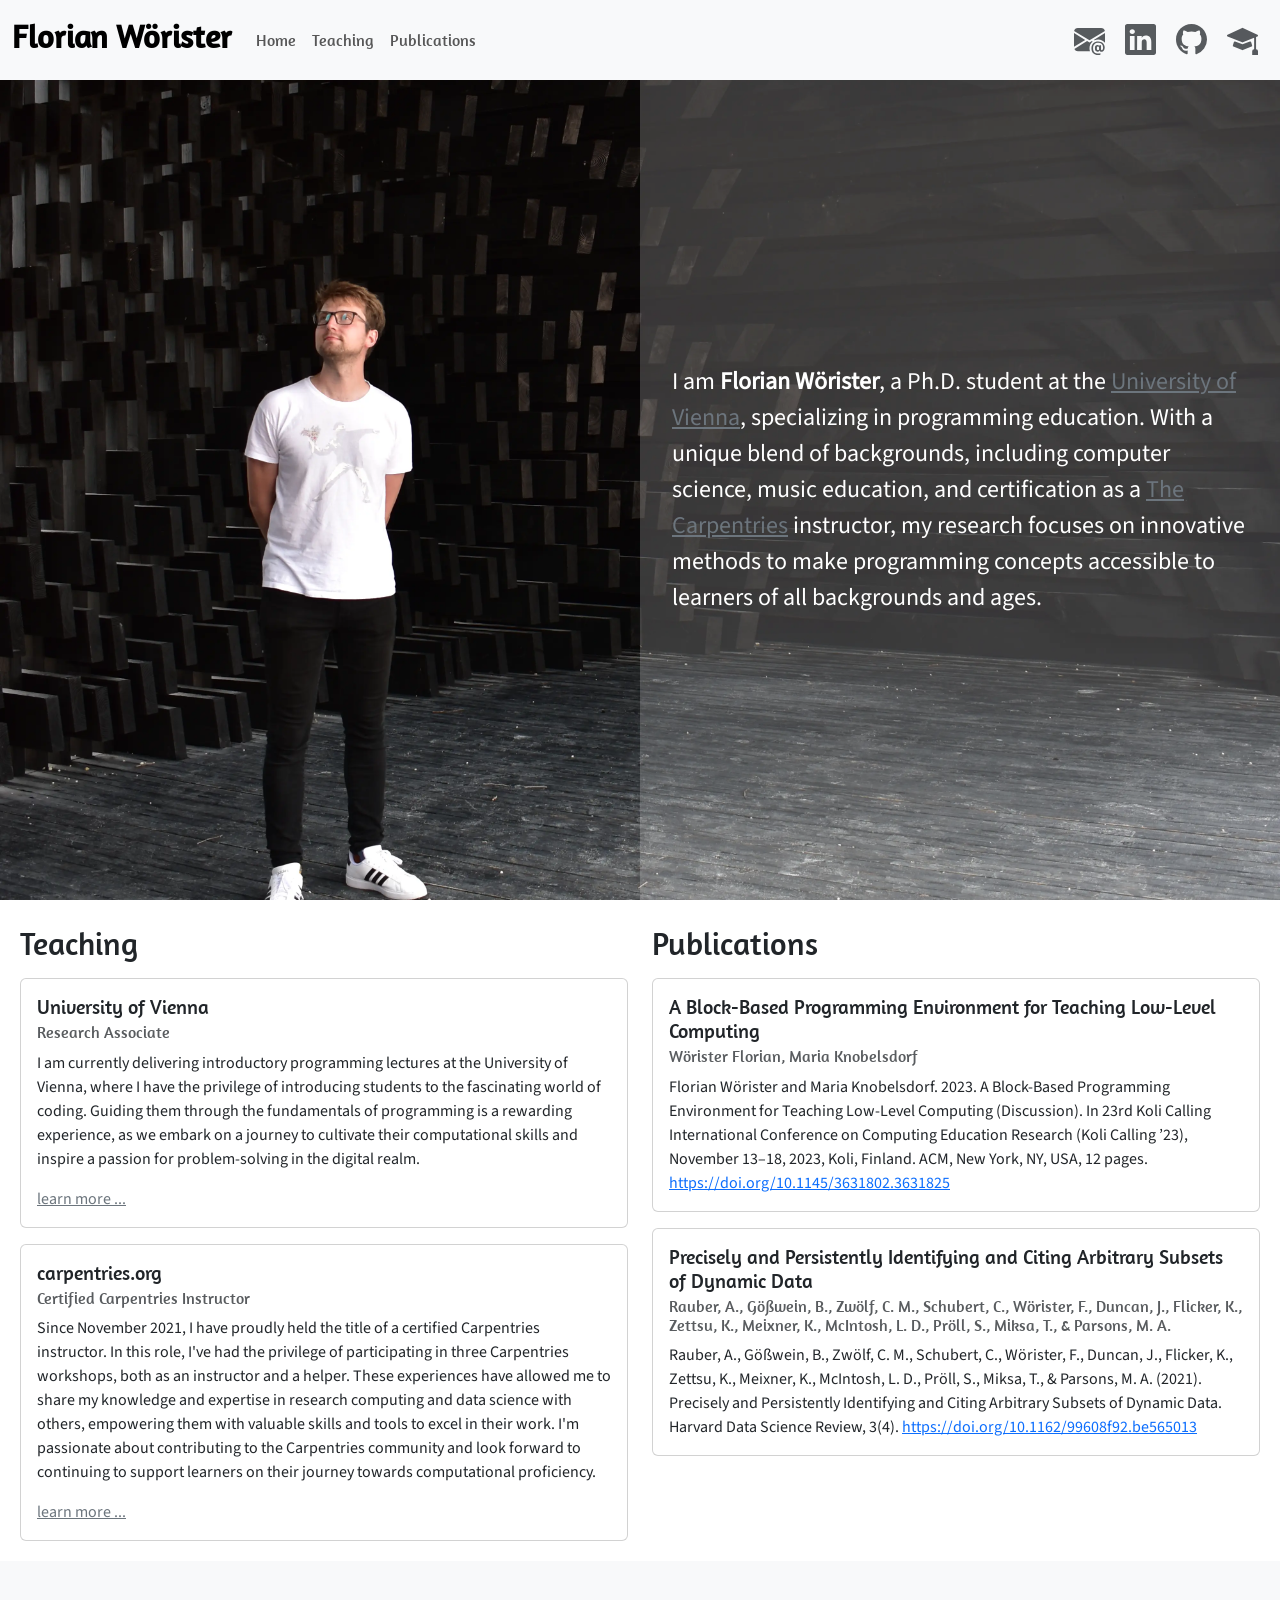
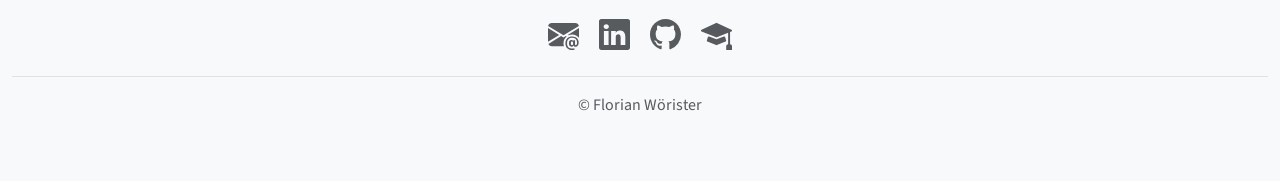
==== commit 63f97db5: "update font" ====
--- a/index.html
+++ b/index.html
@@ -12,6 +12,8 @@
     <link href="https://cdn.jsdelivr.net/npm/bootstrap@5.3.2/dist/css/bootstrap.min.css" rel="stylesheet"
           integrity="sha384-T3c6CoIi6uLrA9TneNEoa7RxnatzjcDSCmG1MXxSR1GAsXEV/Dwwykc2MPK8M2HN" crossorigin="anonymous">
     <link rel="stylesheet" href="style.css">
+
+
 </head>
 
 <body>
--- a/style.css
+++ b/style.css
@@ -11,12 +11,18 @@
     src: url("fonts/EBGaramond-VariableFont_wght.ttf");
 }
 
+@font-face {
+    font-family: "Source Sans 3";
+    font-display: swap;
+    src: url("fonts/SourceSans3-Regular.ttf");
+}
+
 html,
 body {
     margin: 0;
     padding: 0;
 
-    font-family: 'Source Sans Pro', 'serif';
+    font-family: 'Source Sans 3', 'serif';
 }
 
 h1,
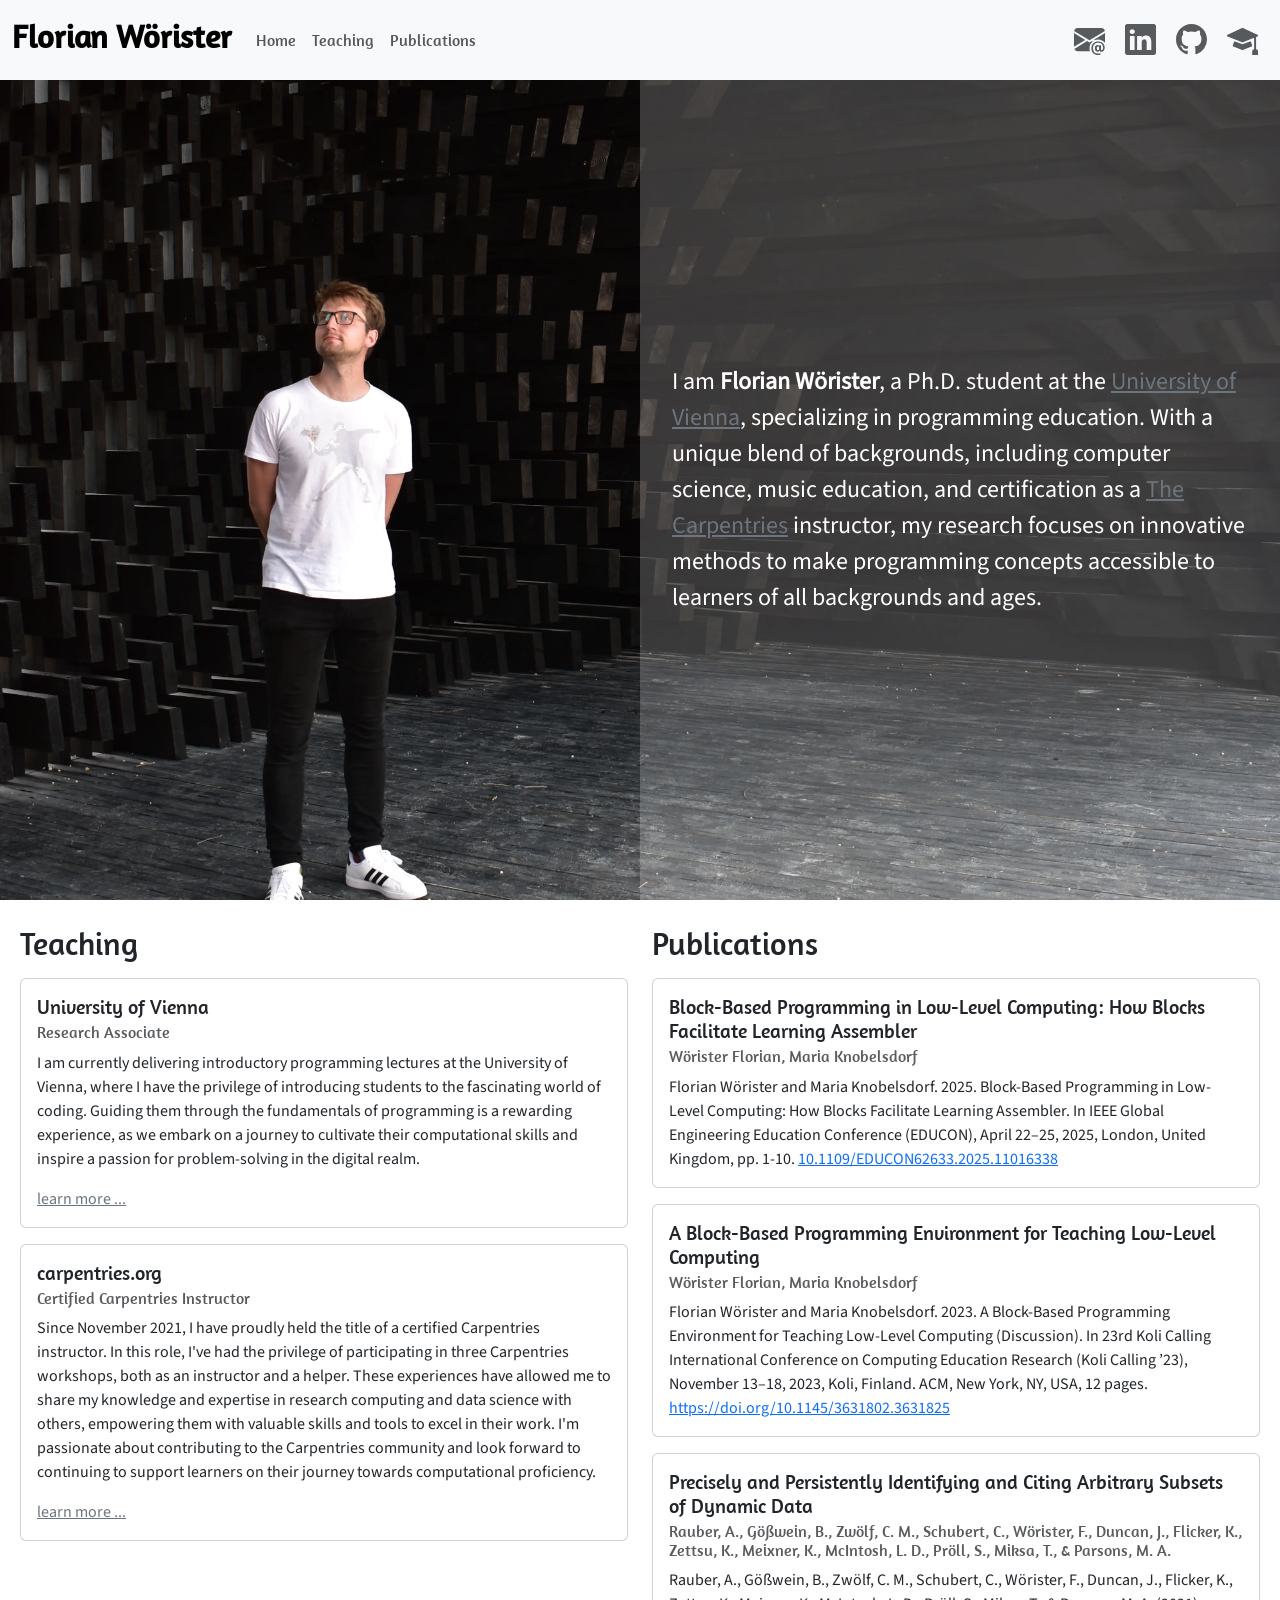
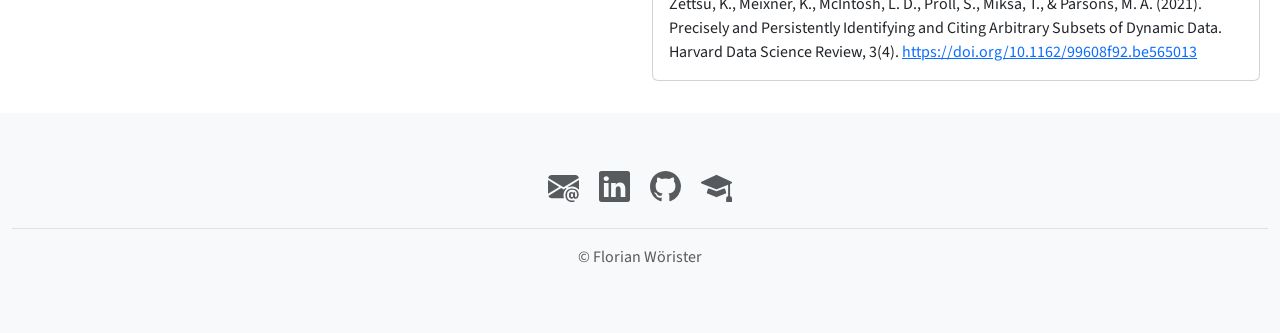
==== commit 87ae4046: "new publication added" ====
--- a/index.html
+++ b/index.html
@@ -220,6 +220,21 @@
 
         <div class="col-lg-6 pt-4 pb-3">
             <h2 id="publications">Publications</h2>
+
+            <div class="card w-100 my-3">
+                <div class="card-body">
+                    <h5 class="card-title">
+                        Block-Based Programming in Low-Level Computing: How Blocks Facilitate Learning Assembler
+                    </h5>
+                    <h6 class="card-subtitle mb-2 text-body-secondary">Wörister Florian, Maria Knobelsdorf</h6>
+                    <p class="card-text fw-lighter">
+                        Florian Wörister and Maria Knobelsdorf. 2025. Block-Based Programming in Low-Level Computing:
+                        How Blocks Facilitate Learning Assembler. In IEEE Global Engineering Education Conference
+                        (EDUCON), April 22–25, 2025, London, United Kingdom, pp. 1-10. <a
+                            href="https://doi.org/10.1109/EDUCON62633.2025.11016338">10.1109/EDUCON62633.2025.11016338</a>
+                    </p>
+                </div>
+            </div>
 
             <div class="card w-100 my-3">
                 <div class="card-body">
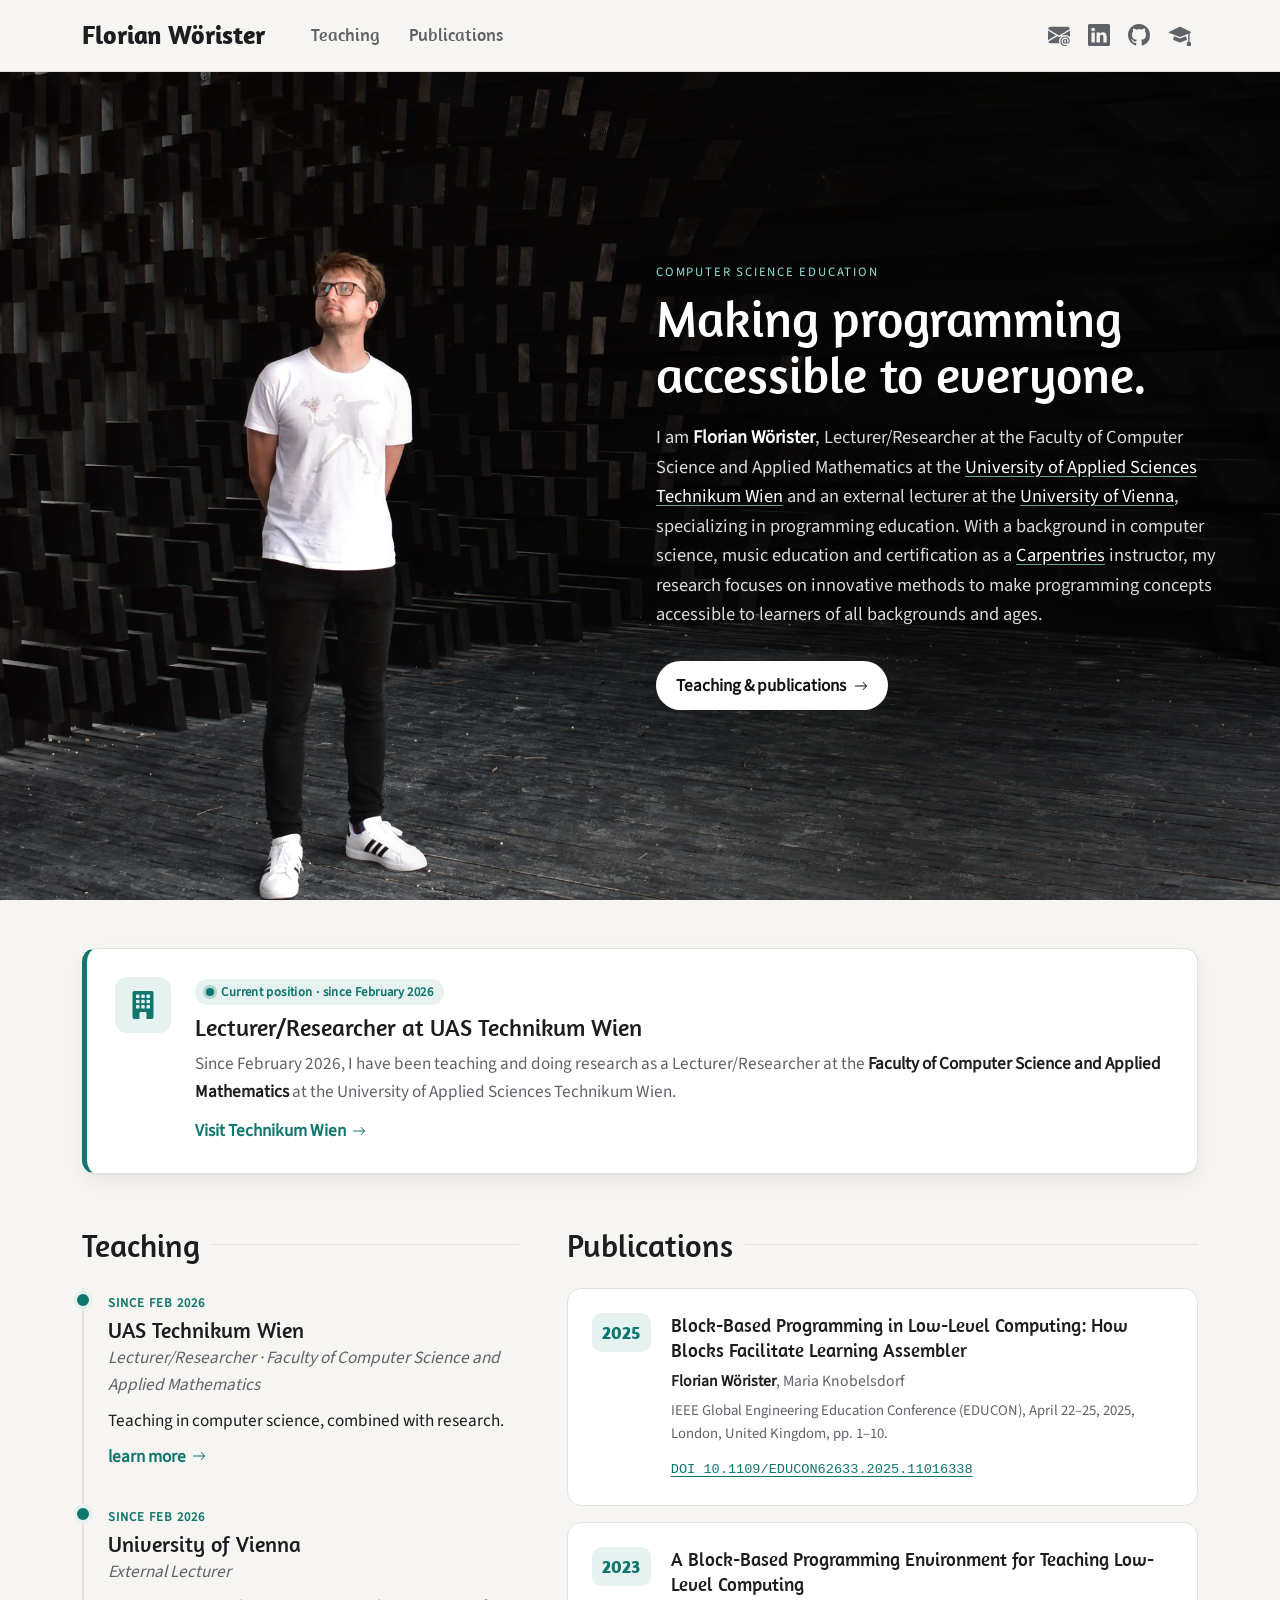
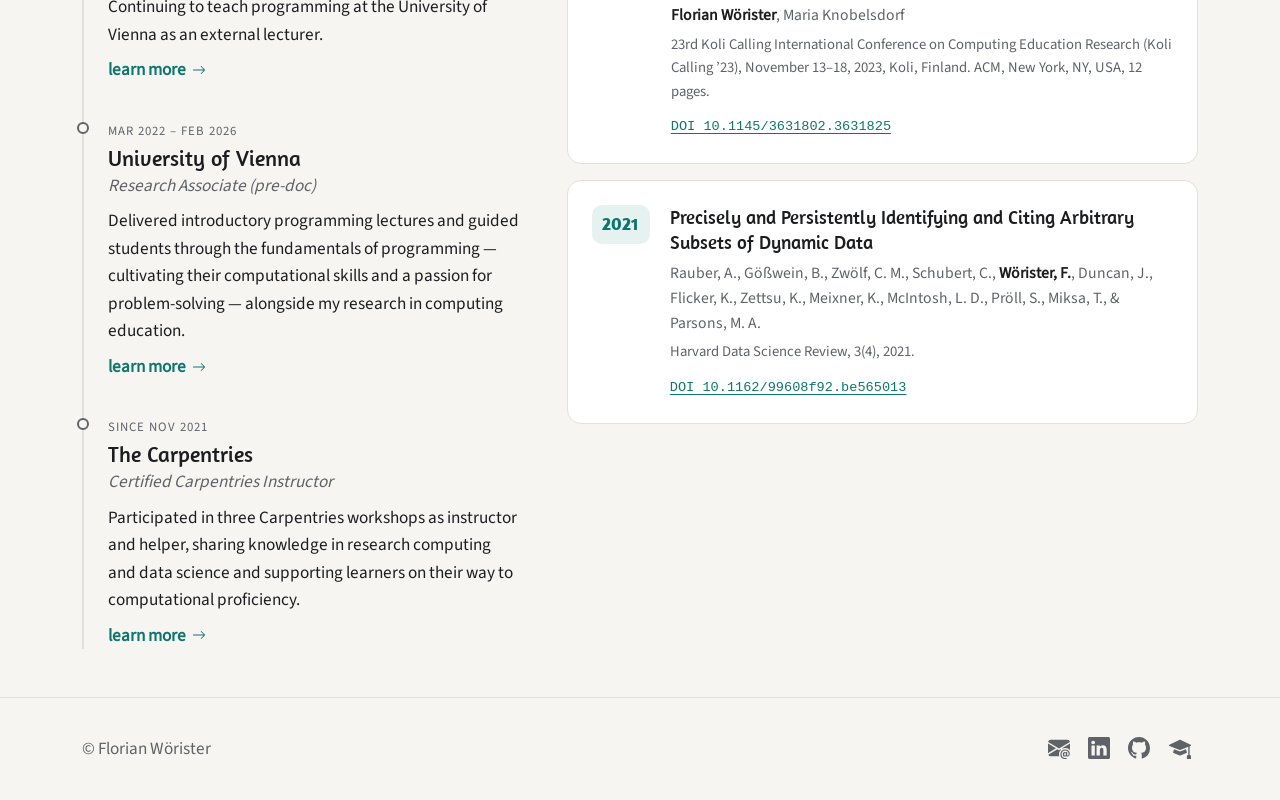
==== commit 081d9c06: "improve styling of the website + add UAS Technikum Wien position" ====
--- a/index.html
+++ b/index.html
@@ -2,332 +2,233 @@
 <html lang="en">
 
 <head>
-    <title>Website of Florian Wörister</title>
+    <title>Florian Wörister</title>
     <meta charset="utf-8">
     <meta name="viewport" content="width=device-width, initial-scale=1">
     <meta name="author" content="Florian Wörister">
-    <meta name="description" content="This page contains the information about Florian Wörister.">
-    <meta name="keywords" content="Computer Science Education, University of Vienna, Phd">
+    <meta name="description"
+          content="Florian Wörister – Lecturer/Researcher at UAS Technikum Wien and researcher in computer science education.">
+    <meta name="keywords"
+          content="Computer Science Education, Programming Education, UAS Technikum Wien, University of Vienna, PhD">
 
     <link href="https://cdn.jsdelivr.net/npm/bootstrap@5.3.2/dist/css/bootstrap.min.css" rel="stylesheet"
           integrity="sha384-T3c6CoIi6uLrA9TneNEoa7RxnatzjcDSCmG1MXxSR1GAsXEV/Dwwykc2MPK8M2HN" crossorigin="anonymous">
     <link rel="stylesheet" href="style.css">
-
-
 </head>
 
 <body>
 
-<div class="offcanvas offcanvas-start" id="responsive-menu">
+<!-- Icon sprite: defined once, referenced via <use> -->
+<svg xmlns="http://www.w3.org/2000/svg" class="d-none">
+    <symbol id="i-mail" viewBox="0 0 16 16">
+        <path d="M2 2A2 2 0 0 0 .05 3.555L8 8.414l7.95-4.859A2 2 0 0 0 14 2H2Zm-2 9.8V4.698l5.803 3.546L0 11.801Zm6.761-2.97-6.57 4.026A2 2 0 0 0 2 14h6.256A4.493 4.493 0 0 1 8 12.5a4.49 4.49 0 0 1 1.606-3.446l-.367-.225L8 9.586l-1.239-.757ZM16 9.671V4.697l-5.803 3.546.338.208A4.482 4.482 0 0 1 12.5 8c1.414 0 2.675.652 3.5 1.671Z"/>
+        <path d="M15.834 12.244c0 1.168-.577 2.025-1.587 2.025-.503 0-1.002-.228-1.12-.648h-.043c-.118.416-.543.643-1.015.643-.77 0-1.259-.542-1.259-1.434v-.529c0-.844.481-1.4 1.26-1.4.585 0 .87.333.953.63h.03v-.568h.905v2.19c0 .272.18.42.411.42.315 0 .639-.415.639-1.39v-.118c0-1.277-.95-2.326-2.484-2.326h-.04c-1.582 0-2.64 1.067-2.64 2.724v.157c0 1.867 1.237 2.654 2.57 2.654h.045c.507 0 .935-.07 1.18-.18v.731c-.219.1-.643.175-1.237.175h-.044C10.438 16 9 14.82 9 12.646v-.214C9 10.360 10.421 9 12.485 9h.035c2.12 0 3.314 1.43 3.314 3.034v.21Zm-4.04.21v.227c0 .586.227.8.581.8.31 0 .564-.17.564-.743v-.367c0-.516-.275-.708-.572-.708-.346 0-.573.245-.573.791Z"/>
+    </symbol>
+    <symbol id="i-linkedin" viewBox="0 0 16 16">
+        <path d="M0 1.146C0 .513.526 0 1.175 0h13.65C15.474 0 16 .513 16 1.146v13.708c0 .633-.526 1.146-1.175 1.146H1.175C.526 16 0 15.487 0 14.854V1.146zm4.943 12.248V6.169H2.542v7.225h2.401zm-1.2-8.212c.837 0 1.358-.554 1.358-1.248-.015-.709-.52-1.248-1.342-1.248-.822 0-1.359.54-1.359 1.248 0 .694.521 1.248 1.327 1.248h.016zm4.908 8.212V9.359c0-.216.016-.432.08-.586.173-.431.568-.878 1.232-.878.869 0 1.216.662 1.216 1.634v3.865h2.401V9.25c0-2.220-1.184-3.252-2.764-3.252-1.274 0-1.845.7-2.165 1.193v.025h-.016a5.54 5.54 0 0 1 .016-.025V6.169h-2.4c.03.678 0 7.225 0 7.225h2.4z"/>
+    </symbol>
+    <symbol id="i-github" viewBox="0 0 16 16">
+        <path d="M8 0C3.58 0 0 3.58 0 8c0 3.54 2.29 6.53 5.47 7.59.4.07.55-.17.55-.38 0-.19-.01-.82-.01-1.49-2.01.37-2.53-.49-2.69-.94-.09-.23-.48-.94-.82-1.13-.28-.15-.68-.52-.01-.53.63-.01 1.08.58 1.23.82.72 1.21 1.87.87 2.33.66.07-.52.28-.87.51-1.07-1.78-.2-3.64-.89-3.64-3.950 0-.87.31-1.59.82-2.15-.08-.2-.36-1.02.08-2.12 0 0 .67-.21 2.2.82.64-.18 1.32-.27 2-.27.68 0 1.36.09 2 .27 1.53-1.04 2.2-.82 2.2-.82.44 1.1.16 1.92.08 2.12.51.56.82 1.27.82 2.15 0 3.07-1.87 3.75-3.65 3.95.29.25.54.73.54 1.48 0 1.07-.01 1.93-.01 2.2 0 .21.15.46.55.38A8.012 8.012 0 0 0 16 8c0-4.42-3.58-8-8-8z"/>
+    </symbol>
+    <symbol id="i-scholar" viewBox="0 0 16 16">
+        <path d="M8.211 2.047a.5.5 0 0 0-.422 0l-7.5 3.5a.5.5 0 0 0 .025.917l7.5 3a.5.5 0 0 0 .372 0L14 7.14V13a1 1 0 0 0-1 1v2h3v-2a1 1 0 0 0-1-1V6.739l.686-.275a.5.5 0 0 0 .025-.917l-7.5-3.5Z"/>
+        <path d="M4.176 9.032a.5.5 0 0 0-.656.327l-.5 1.7a.5.5 0 0 0 .294.605l4.5 1.8a.5.5 0 0 0 .372 0l4.5-1.8a.5.5 0 0 0 .294-.605l-.5-1.7a.5.5 0 0 0-.656-.327L8 10.466 4.176 9.032Z"/>
+    </symbol>
+    <symbol id="i-building" viewBox="0 0 16 16">
+        <path d="M3 0a1 1 0 0 0-1 1v14a1 1 0 0 0 1 1h3v-3.5a.5.5 0 0 1 .5-.5h3a.5.5 0 0 1 .5.5V16h3a1 1 0 0 0 1-1V1a1 1 0 0 0-1-1H3Zm1 2.5a.5.5 0 0 1 .5-.5h1a.5.5 0 0 1 .5.5v1a.5.5 0 0 1-.5.5h-1a.5.5 0 0 1-.5-.5v-1Zm3 0a.5.5 0 0 1 .5-.5h1a.5.5 0 0 1 .5.5v1a.5.5 0 0 1-.5.5h-1a.5.5 0 0 1-.5-.5v-1Zm3.5-.5h1a.5.5 0 0 1 .5.5v1a.5.5 0 0 1-.5.5h-1a.5.5 0 0 1-.5-.5v-1a.5.5 0 0 1 .5-.5ZM4 5.5a.5.5 0 0 1 .5-.5h1a.5.5 0 0 1 .5.5v1a.5.5 0 0 1-.5.5h-1a.5.5 0 0 1-.5-.5v-1ZM7.5 5h1a.5.5 0 0 1 .5.5v1a.5.5 0 0 1-.5.5h-1a.5.5 0 0 1-.5-.5v-1a.5.5 0 0 1 .5-.5Zm2.5.5a.5.5 0 0 1 .5-.5h1a.5.5 0 0 1 .5.5v1a.5.5 0 0 1-.5.5h-1a.5.5 0 0 1-.5-.5v-1ZM4.5 8h1a.5.5 0 0 1 .5.5v1a.5.5 0 0 1-.5.5h-1a.5.5 0 0 1-.5-.5v-1a.5.5 0 0 1 .5-.5Zm2.5.5a.5.5 0 0 1 .5-.5h1a.5.5 0 0 1 .5.5v1a.5.5 0 0 1-.5.5h-1a.5.5 0 0 1-.5-.5v-1Zm3.5-.5h1a.5.5 0 0 1 .5.5v1a.5.5 0 0 1-.5.5h-1a.5.5 0 0 1-.5-.5v-1a.5.5 0 0 1 .5-.5Z"/>
+    </symbol>
+    <symbol id="i-arrow" viewBox="0 0 16 16">
+        <path fill-rule="evenodd" d="M1 8a.5.5 0 0 1 .5-.5h11.793l-3.147-3.146a.5.5 0 0 1 .708-.708l4 4a.5.5 0 0 1 0 .708l-4 4a.5.5 0 0 1-.708-.708L13.293 8.5H1.5A.5.5 0 0 1 1 8z"/>
+    </symbol>
+</svg>
+
+<!-- Mobile menu -->
+<div class="offcanvas offcanvas-start" id="responsive-menu" tabindex="-1" aria-labelledby="responsive-menu-title">
     <div class="offcanvas-header">
-        <h3>Florian Wörister</h3>
-        <button type="button" class="btn-close" data-bs-dismiss="offcanvas"></button>
-    </div>
-    <ul class="nav nav-pills flex-column mb-auto">
-        <li class="nav-item">
-            <a class="nav-link text-body-secondary" href="#">Home</a>
-        </li>
-        <li class="nav-item">
-            <a class="nav-link text-body-secondary" href="#teaching">Teaching</a>
-        </li>
-        <li class="nav-item">
-            <a class="nav-link text-body-secondary" href="#publications">Publications</a>
-        </li>
-    </ul>
-
-    <ul class="nav justify-content-center pb-3 mb-3">
-        <li class="nav-item">
-            <a href="mailto:florian.woerister@univie.ac.at" target="_blank" class="nav-link px-2 text-body-secondary"
-               aria-label="Send a e-mail to Florian Wörister">
-                <svg xmlns="http://www.w3.org/2000/svg" width="16" height="16" fill="currentColor"
-                     class="bi bi-envelope-at-fill icon" viewBox="0 0 16 16">
-                    <path
-                            d="M2 2A2 2 0 0 0 .05 3.555L8 8.414l7.95-4.859A2 2 0 0 0 14 2H2Zm-2 9.8V4.698l5.803 3.546L0 11.801Zm6.761-2.97-6.57 4.026A2 2 0 0 0 2 14h6.256A4.493 4.493 0 0 1 8 12.5a4.49 4.49 0 0 1 1.606-3.446l-.367-.225L8 9.586l-1.239-.757ZM16 9.671V4.697l-5.803 3.546.338.208A4.482 4.482 0 0 1 12.5 8c1.414 0 2.675.652 3.5 1.671Z"/>
-                    <path
-                            d="M15.834 12.244c0 1.168-.577 2.025-1.587 2.025-.503 0-1.002-.228-1.12-.648h-.043c-.118.416-.543.643-1.015.643-.77 0-1.259-.542-1.259-1.434v-.529c0-.844.481-1.4 1.26-1.4.585 0 .87.333.953.63h.03v-.568h.905v2.19c0 .272.18.42.411.42.315 0 .639-.415.639-1.39v-.118c0-1.277-.95-2.326-2.484-2.326h-.04c-1.582 0-2.64 1.067-2.64 2.724v.157c0 1.867 1.237 2.654 2.57 2.654h.045c.507 0 .935-.07 1.18-.18v.731c-.219.1-.643.175-1.237.175h-.044C10.438 16 9 14.82 9 12.646v-.214C9 10.36 10.421 9 12.485 9h.035c2.12 0 3.314 1.43 3.314 3.034v.21Zm-4.04.21v.227c0 .586.227.8.581.8.31 0 .564-.17.564-.743v-.367c0-.516-.275-.708-.572-.708-.346 0-.573.245-.573.791Z"/>
-                </svg>
-            </a>
-        </li>
-        <li class="nav-item">
-            <a href="https://www.linkedin.com/in/florian-w%C3%B6rister-3712a3146/" target="_blank"
-               class="nav-link px-2 text-body-secondary" aria-label="Go to Florian Wörister's LinkedIn profile">
-                <svg xmlns="http://www.w3.org/2000/svg" width="16" height="16" fill="currentColor"
-                     class="bi bi-linkedin icon"
-                     viewBox="0 0 16 16">
-                    <path
-                            d="M0 1.146C0 .513.526 0 1.175 0h13.65C15.474 0 16 .513 16 1.146v13.708c0 .633-.526 1.146-1.175 1.146H1.175C.526 16 0 15.487 0 14.854V1.146zm4.943 12.248V6.169H2.542v7.225h2.401zm-1.2-8.212c.837 0 1.358-.554 1.358-1.248-.015-.709-.52-1.248-1.342-1.248-.822 0-1.359.54-1.359 1.248 0 .694.521 1.248 1.327 1.248h.016zm4.908 8.212V9.359c0-.216.016-.432.08-.586.173-.431.568-.878 1.232-.878.869 0 1.216.662 1.216 1.634v3.865h2.401V9.25c0-2.22-1.184-3.252-2.764-3.252-1.274 0-1.845.7-2.165 1.193v.025h-.016a5.54 5.54 0 0 1 .016-.025V6.169h-2.4c.03.678 0 7.225 0 7.225h2.4z"/>
-                </svg>
-            </a>
-        </li>
-        <li class="nav-item">
-            <a href="https://github.com/fwoerister" target="_blank" class="nav-link px-2 text-body-secondary"
-               aria-label="Go to Florian Wörister's GitHub profile">
-                <svg xmlns="http://www.w3.org/2000/svg" width="16" height="16" fill="currentColor"
-                     class="bi bi-github icon"
-                     viewBox="0 0 16 16">
-                    <path
-                            d="M8 0C3.58 0 0 3.58 0 8c0 3.54 2.29 6.53 5.47 7.59.4.07.55-.17.55-.38 0-.19-.01-.82-.01-1.49-2.01.37-2.53-.49-2.69-.94-.09-.23-.48-.94-.82-1.13-.28-.15-.68-.52-.01-.53.63-.01 1.08.58 1.23.82.72 1.21 1.87.87 2.33.66.07-.52.28-.87.51-1.07-1.78-.2-3.64-.89-3.64-3.95 0-.87.31-1.59.82-2.15-.08-.2-.36-1.02.08-2.12 0 0 .67-.21 2.2.82.64-.18 1.32-.27 2-.27.68 0 1.36.09 2 .27 1.53-1.04 2.2-.82 2.2-.82.44 1.1.16 1.92.08 2.12.51.56.82 1.27.82 2.15 0 3.07-1.87 3.75-3.65 3.95.29.25.54.73.54 1.48 0 1.07-.01 1.93-.01 2.2 0 .21.15.46.55.38A8.012 8.012 0 0 0 16 8c0-4.42-3.58-8-8-8z"/>
-                </svg>
-            </a>
-        </li>
-        <li class="nav-item">
-            <a href="https://scholar.google.com/citations?user=_Dd2wvUAAAAJ&hl=de" target="_blank"
-               class="nav-link px-2 text-body-secondary" aria-label="Go to Florian Wörister's Google Scholar profile">
-                <svg xmlns="http://www.w3.org/2000/svg" width="16" height="16" fill="currentColor"
-                     class="bi bi-mortarboard-fill icon" viewBox="0 0 16 16">
-                    <path
-                            d="M8.211 2.047a.5.5 0 0 0-.422 0l-7.5 3.5a.5.5 0 0 0 .025.917l7.5 3a.5.5 0 0 0 .372 0L14 7.14V13a1 1 0 0 0-1 1v2h3v-2a1 1 0 0 0-1-1V6.739l.686-.275a.5.5 0 0 0 .025-.917l-7.5-3.5Z"/>
-                    <path
-                            d="M4.176 9.032a.5.5 0 0 0-.656.327l-.5 1.7a.5.5 0 0 0 .294.605l4.5 1.8a.5.5 0 0 0 .372 0l4.5-1.8a.5.5 0 0 0 .294-.605l-.5-1.7a.5.5 0 0 0-.656-.327L8 10.466 4.176 9.032Z"/>
-                </svg>
-            </a>
-        </li>
-    </ul>
+        <h3 class="offcanvas-title" id="responsive-menu-title">Florian Wörister</h3>
+        <button type="button" class="btn-close" data-bs-dismiss="offcanvas" aria-label="Close"></button>
+    </div>
+    <div class="offcanvas-body d-flex flex-column">
+        <ul class="nav flex-column site-nav">
+            <li class="nav-item"><a class="nav-link" href="#top" data-bs-dismiss="offcanvas">Home</a></li>
+            <li class="nav-item"><a class="nav-link" href="#teaching" data-bs-dismiss="offcanvas">Teaching</a></li>
+            <li class="nav-item"><a class="nav-link" href="#publications" data-bs-dismiss="offcanvas">Publications</a></li>
+        </ul>
+        <ul class="nav social mt-auto">
+            <li><a href="mailto:florian.woerister@univie.ac.at" aria-label="Send an e-mail to Florian Wörister"><svg class="icon"><use href="#i-mail"/></svg></a></li>
+            <li><a href="https://www.linkedin.com/in/florian-w%C3%B6rister-3712a3146/" target="_blank" rel="noopener" aria-label="LinkedIn profile"><svg class="icon"><use href="#i-linkedin"/></svg></a></li>
+            <li><a href="https://github.com/fwoerister" target="_blank" rel="noopener" aria-label="GitHub profile"><svg class="icon"><use href="#i-github"/></svg></a></li>
+            <li><a href="https://scholar.google.com/citations?user=_Dd2wvUAAAAJ&hl=de" target="_blank" rel="noopener" aria-label="Google Scholar profile"><svg class="icon"><use href="#i-scholar"/></svg></a></li>
+        </ul>
+    </div>
 </div>
 
-<nav class="navbar navbar-expand-lg bg-body-tertiary bd-navbar sticky-top">
-    <div class="container-fluid">
-        <h1 class="navbar-brand">
-            Florian Wörister
-        </h1>
+<!-- Navigation -->
+<nav class="navbar navbar-expand-lg sticky-top site-navbar" id="top">
+    <div class="container-xl">
+        <a class="navbar-brand" href="#top">Florian Wörister</a>
         <button class="navbar-toggler" type="button" data-bs-toggle="offcanvas" data-bs-target="#responsive-menu"
                 aria-controls="responsive-menu" aria-expanded="false" aria-label="Toggle navigation">
             <span class="navbar-toggler-icon"></span>
         </button>
-        <div class="collapse navbar-collapse" id="navbarSupportedContent">
-            <ul class="navbar-nav me-auto mb-2 mb-lg-0">
-                <li class="nav-item">
-                    <a class="nav-link" href="#">Home</a>
-                </li>
-                <li class="nav-item">
-                    <a class="nav-link" href="#teaching">Teaching</a>
-                </li>
-                <li class="nav-item">
-                    <a class="nav-link" href="#publications">Publications</a>
-                </li>
+        <div class="collapse navbar-collapse">
+            <ul class="navbar-nav me-auto site-nav">
+                <li class="nav-item"><a class="nav-link" href="#teaching">Teaching</a></li>
+                <li class="nav-item"><a class="nav-link" href="#publications">Publications</a></li>
             </ul>
-
-            <ul class="nav justify-content-center">
-                <li class="nav-item">
-                    <a href="mailto:florian.woerister@univie.ac.at" target="_blank"
-                       class="nav-link px-2 text-body-secondary"
-                       aria-label="Send a e-mail to Florian Wörister">
-                        <svg xmlns="http://www.w3.org/2000/svg" fill="currentColor" class="bi bi-envelope-at-fill icon"
-                             viewBox="0 0 16 16">
-                            <path
-                                    d="M2 2A2 2 0 0 0 .05 3.555L8 8.414l7.95-4.859A2 2 0 0 0 14 2H2Zm-2 9.8V4.698l5.803 3.546L0 11.801Zm6.761-2.97-6.57 4.026A2 2 0 0 0 2 14h6.256A4.493 4.493 0 0 1 8 12.5a4.49 4.49 0 0 1 1.606-3.446l-.367-.225L8 9.586l-1.239-.757ZM16 9.671V4.697l-5.803 3.546.338.208A4.482 4.482 0 0 1 12.5 8c1.414 0 2.675.652 3.5 1.671Z"/>
-                            <path
-                                    d="M15.834 12.244c0 1.168-.577 2.025-1.587 2.025-.503 0-1.002-.228-1.12-.648h-.043c-.118.416-.543.643-1.015.643-.77 0-1.259-.542-1.259-1.434v-.529c0-.844.481-1.4 1.26-1.4.585 0 .87.333.953.63h.03v-.568h.905v2.19c0 .272.18.42.411.42.315 0 .639-.415.639-1.39v-.118c0-1.277-.95-2.326-2.484-2.326h-.04c-1.582 0-2.64 1.067-2.64 2.724v.157c0 1.867 1.237 2.654 2.57 2.654h.045c.507 0 .935-.07 1.18-.18v.731c-.219.1-.643.175-1.237.175h-.044C10.438 16 9 14.82 9 12.646v-.214C9 10.36 10.421 9 12.485 9h.035c2.12 0 3.314 1.43 3.314 3.034v.21Zm-4.04.21v.227c0 .586.227.8.581.8.31 0 .564-.17.564-.743v-.367c0-.516-.275-.708-.572-.708-.346 0-.573.245-.573.791Z"/>
-                        </svg>
-                    </a>
-                </li>
-                <li class="nav-item">
-                    <a href="https://www.linkedin.com/in/florian-w%C3%B6rister-3712a3146/" target="_blank"
-                       class="nav-link px-2 text-body-secondary" aria-label="Go to Florian Wörister's LinkedIn profile">
-                        <svg xmlns="http://www.w3.org/2000/svg" fill="currentColor" class="bi bi-linkedin icon"
-                             viewBox="0 0 16 16">
-                            <path
-                                    d="M0 1.146C0 .513.526 0 1.175 0h13.65C15.474 0 16 .513 16 1.146v13.708c0 .633-.526 1.146-1.175 1.146H1.175C.526 16 0 15.487 0 14.854V1.146zm4.943 12.248V6.169H2.542v7.225h2.401zm-1.2-8.212c.837 0 1.358-.554 1.358-1.248-.015-.709-.52-1.248-1.342-1.248-.822 0-1.359.54-1.359 1.248 0 .694.521 1.248 1.327 1.248h.016zm4.908 8.212V9.359c0-.216.016-.432.08-.586.173-.431.568-.878 1.232-.878.869 0 1.216.662 1.216 1.634v3.865h2.401V9.25c0-2.22-1.184-3.252-2.764-3.252-1.274 0-1.845.7-2.165 1.193v.025h-.016a5.54 5.54 0 0 1 .016-.025V6.169h-2.4c.03.678 0 7.225 0 7.225h2.4z"/>
-                        </svg>
-                    </a>
-                </li>
-                <li class="nav-item">
-                    <a href="https://github.com/fwoerister" target="_blank" class="nav-link px-2 text-body-secondary"
-                       aria-label="Go to Florian Wörister's GitHub profile">
-                        <svg xmlns="http://www.w3.org/2000/svg" fill="currentColor" class="bi bi-github icon"
-                             viewBox="0 0 16 16">
-                            <path
-                                    d="M8 0C3.58 0 0 3.58 0 8c0 3.54 2.29 6.53 5.47 7.59.4.07.55-.17.55-.38 0-.19-.01-.82-.01-1.49-2.01.37-2.53-.49-2.69-.94-.09-.23-.48-.94-.82-1.13-.28-.15-.68-.52-.01-.53.63-.01 1.08.58 1.23.82.72 1.21 1.87.87 2.33.66.07-.52.28-.87.51-1.07-1.78-.2-3.64-.89-3.64-3.95 0-.87.31-1.59.82-2.15-.08-.2-.36-1.02.08-2.12 0 0 .67-.21 2.2.82.64-.18 1.32-.27 2-.27.68 0 1.36.09 2 .27 1.53-1.04 2.2-.82 2.2-.82.44 1.1.16 1.92.08 2.12.51.56.82 1.27.82 2.15 0 3.07-1.87 3.75-3.65 3.95.29.25.54.73.54 1.48 0 1.07-.01 1.93-.01 2.2 0 .21.15.46.55.38A8.012 8.012 0 0 0 16 8c0-4.42-3.58-8-8-8z"/>
-                        </svg>
-                    </a>
-                </li>
-                <li class="nav-item">
-                    <a href="https://scholar.google.com/citations?user=_Dd2wvUAAAAJ&hl=de" target="_blank"
-                       class="nav-link px-2 text-body-secondary"
-                       aria-label="Go to Florian Wörister's Google Scholar profile">
-                        <svg xmlns="http://www.w3.org/2000/svg" width="16" height="16" fill="currentColor"
-                             class="bi bi-mortarboard-fill icon" viewBox="0 0 16 16">
-                            <path
-                                    d="M8.211 2.047a.5.5 0 0 0-.422 0l-7.5 3.5a.5.5 0 0 0 .025.917l7.5 3a.5.5 0 0 0 .372 0L14 7.14V13a1 1 0 0 0-1 1v2h3v-2a1 1 0 0 0-1-1V6.739l.686-.275a.5.5 0 0 0 .025-.917l-7.5-3.5Z"/>
-                            <path
-                                    d="M4.176 9.032a.5.5 0 0 0-.656.327l-.5 1.7a.5.5 0 0 0 .294.605l4.5 1.8a.5.5 0 0 0 .372 0l4.5-1.8a.5.5 0 0 0 .294-.605l-.5-1.7a.5.5 0 0 0-.656-.327L8 10.466 4.176 9.032Z"/>
-                        </svg>
-                    </a>
-                </li>
+            <ul class="nav social">
+                <li><a href="mailto:florian.woerister@univie.ac.at" aria-label="Send an e-mail to Florian Wörister"><svg class="icon"><use href="#i-mail"/></svg></a></li>
+                <li><a href="https://www.linkedin.com/in/florian-w%C3%B6rister-3712a3146/" target="_blank" rel="noopener" aria-label="LinkedIn profile"><svg class="icon"><use href="#i-linkedin"/></svg></a></li>
+                <li><a href="https://github.com/fwoerister" target="_blank" rel="noopener" aria-label="GitHub profile"><svg class="icon"><use href="#i-github"/></svg></a></li>
+                <li><a href="https://scholar.google.com/citations?user=_Dd2wvUAAAAJ&hl=de" target="_blank" rel="noopener" aria-label="Google Scholar profile"><svg class="icon"><use href="#i-scholar"/></svg></a></li>
             </ul>
-
         </div>
     </div>
 </nav>
 
-<div class="fullscreen opacity-20 d-flex flex-row-reverse" id="primary">
-    <div class="container-fluid d-flex flex-column justify-content-center" id="about">
-        <p>
-            I am <span class="fw-bold">Florian Wörister</span>, a Ph.D. student at the <a class="link-secondary"
-                                                                                          target="_blank"
-                                                                                          href="https://univie.ac.at">University
-            of Vienna</a>, specializing in
-            programming education. With a unique blend of backgrounds, including computer science,
-            music education, and certification as a <a class="link-secondary" href="https://carpentries.org/"
-                                                       target="_blank">The Carpentries</a> instructor, my research
-            focuses on
-            innovative methods to make programming concepts accessible to learners of all backgrounds
-            and ages.
+<!-- Hero -->
+<header class="hero">
+    <div class="hero-panel">
+        <p class="eyebrow">Computer Science Education</p>
+        <h2 class="hero-title">Making programming accessible to everyone.</h2>
+        <p class="hero-text">
+            I am <strong>Florian Wörister</strong>, Lecturer/Researcher at the Faculty of Computer Science and
+            Applied Mathematics at the
+            <a target="_blank" rel="noopener" href="https://www.technikum-wien.at/en/">University of Applied Sciences
+                Technikum Wien</a>
+            and an external lecturer at the
+            <a target="_blank" rel="noopener" href="https://univie.ac.at">University of Vienna</a>,
+            specializing in programming education. With a background in computer science, music education and
+            certification as a <a href="https://carpentries.org/" target="_blank" rel="noopener">Carpentries</a>
+            instructor, my research focuses on innovative methods to make programming concepts accessible to learners
+            of all backgrounds and ages.
         </p>
-    </div>
-</div>
-
-<div class="container-fluid">
-    <div class="row px-2">
-        <div class="col-lg-6 pt-4 pb-1">
-            <h2 id="teaching">Teaching</h2>
-            <div class="card w-100 my-3">
-                <div class="card-body">
-                    <h5 class="card-title">University of Vienna</h5>
-                    <h6 class="card-subtitle mb-2 text-body-secondary">Research Associate</h6>
-                    <p class="card-text">I am currently delivering introductory programming lectures at the University
-                        of
-                        Vienna, where I have the privilege of introducing students to the fascinating world of coding.
-                        Guiding
-                        them through the fundamentals of programming is a rewarding experience, as we embark on a
-                        journey to
-                        cultivate their computational skills and inspire a passion for problem-solving in the digital
-                        realm.</p>
-                    <a href="https://ufind.univie.ac.at/en/person.html?id=116701" class="card-link link-secondary">learn
-                        more
-                        ...</a>
+        <a href="#teaching" class="hero-cta">Teaching &amp; publications
+            <svg class="icon-sm"><use href="#i-arrow"/></svg></a>
+    </div>
+</header>
+
+<main class="container-xl py-5">
+
+    <!-- Current position info box -->
+    <aside class="current-role" aria-labelledby="current-role-title">
+        <div class="current-role-icon" aria-hidden="true">
+            <svg><use href="#i-building"/></svg>
+        </div>
+        <div class="current-role-body">
+            <span class="badge-now">Current position · since February 2026</span>
+            <h3 id="current-role-title">Lecturer/Researcher at UAS Technikum Wien</h3>
+            <p>
+                Since February 2026, I have been teaching and doing research as a Lecturer/Researcher at the
+                <strong>Faculty of Computer Science and Applied Mathematics</strong> at the University of Applied
+                Sciences Technikum Wien.
+            </p>
+            <a href="https://www.technikum-wien.at/en/" target="_blank" rel="noopener" class="text-link">
+                Visit Technikum Wien <svg class="icon-sm"><use href="#i-arrow"/></svg>
+            </a>
+        </div>
+    </aside>
+
+    <div class="row g-5 mt-1">
+        <!-- Teaching -->
+        <section class="col-lg-5" aria-labelledby="teaching">
+            <h2 id="teaching" class="section-title">Teaching</h2>
+
+            <ol class="timeline">
+                <li class="timeline-item is-current">
+                    <span class="timeline-date">Since Feb 2026</span>
+                    <h3 class="timeline-title">UAS Technikum Wien</h3>
+                    <p class="timeline-role">Lecturer/Researcher · Faculty of Computer Science and Applied Mathematics</p>
+                    <p>Teaching in computer science, combined with research.</p>
+                    <a href="https://www.technikum-wien.at/en/" target="_blank" rel="noopener" class="text-link">learn
+                        more <svg class="icon-sm"><use href="#i-arrow"/></svg></a>
+                </li>
+                <li class="timeline-item is-current">
+                    <span class="timeline-date">Since Feb 2026</span>
+                    <h3 class="timeline-title">University of Vienna</h3>
+                    <p class="timeline-role">External Lecturer</p>
+                    <p>Continuing to teach programming at the University of Vienna as an external lecturer.</p>
+                    <a href="https://ufind.univie.ac.at/en/person.html?id=116701" target="_blank" rel="noopener"
+                       class="text-link">learn more <svg class="icon-sm"><use href="#i-arrow"/></svg></a>
+                </li>
+                <li class="timeline-item">
+                    <span class="timeline-date">Mar 2022 – Feb 2026</span>
+                    <h3 class="timeline-title">University of Vienna</h3>
+                    <p class="timeline-role">Research Associate (pre-doc)</p>
+                    <p>Delivered introductory programming lectures and guided students through the fundamentals of
+                        programming — cultivating their computational skills and a passion for problem-solving —
+                        alongside my research in computing education.</p>
+                    <a href="https://ufind.univie.ac.at/en/person.html?id=116701" target="_blank" rel="noopener"
+                       class="text-link">learn more <svg class="icon-sm"><use href="#i-arrow"/></svg></a>
+                </li>
+                <li class="timeline-item">
+                    <span class="timeline-date">Since Nov 2021</span>
+                    <h3 class="timeline-title">The Carpentries</h3>
+                    <p class="timeline-role">Certified Carpentries Instructor</p>
+                    <p>Participated in three Carpentries workshops as instructor and helper, sharing knowledge in
+                        research computing and data science and supporting learners on their way to computational
+                        proficiency.</p>
+                    <a href="https://carpentries.org" target="_blank" rel="noopener" class="text-link">learn more
+                        <svg class="icon-sm"><use href="#i-arrow"/></svg></a>
+                </li>
+            </ol>
+        </section>
+
+        <!-- Publications -->
+        <section class="col-lg-7" aria-labelledby="publications">
+            <h2 id="publications" class="section-title">Publications</h2>
+
+            <article class="pub">
+                <span class="pub-year">2025</span>
+                <div>
+                    <h3 class="pub-title">Block-Based Programming in Low-Level Computing: How Blocks Facilitate
+                        Learning Assembler</h3>
+                    <p class="pub-authors"><strong>Florian Wörister</strong>, Maria Knobelsdorf</p>
+                    <p class="pub-venue">IEEE Global Engineering Education Conference (EDUCON), April 22–25, 2025,
+                        London, United Kingdom, pp. 1–10.</p>
+                    <a class="pub-doi" href="https://doi.org/10.1109/EDUCON62633.2025.11016338" target="_blank"
+                       rel="noopener">DOI 10.1109/EDUCON62633.2025.11016338</a>
                 </div>
-            </div>
-            <div class="card w-100 my-3">
-                <div class="card-body">
-                    <h5 class="card-title">carpentries.org</h5>
-                    <h6 class="card-subtitle mb-2 text-body-secondary">Certified Carpentries Instructor</h6>
-                    <p class="card-text">Since November 2021, I have proudly held the title of a certified Carpentries
-                        instructor. In this role, I've had the privilege of participating in three Carpentries
-                        workshops, both as
-                        an instructor and a helper. These experiences have allowed me to share my knowledge and
-                        expertise in
-                        research computing and data science with others, empowering them with valuable skills and tools
-                        to excel
-                        in their work. I'm passionate about contributing to the Carpentries community and look forward
-                        to
-                        continuing to support learners on their journey towards computational proficiency.</p>
-                    <a href="https://carpentries.org" class="card-link link-secondary">learn more ...</a>
+            </article>
+
+            <article class="pub">
+                <span class="pub-year">2023</span>
+                <div>
+                    <h3 class="pub-title">A Block-Based Programming Environment for Teaching Low-Level Computing</h3>
+                    <p class="pub-authors"><strong>Florian Wörister</strong>, Maria Knobelsdorf</p>
+                    <p class="pub-venue">23rd Koli Calling International Conference on Computing Education Research
+                        (Koli Calling ’23), November 13–18, 2023, Koli, Finland. ACM, New York, NY, USA, 12 pages.</p>
+                    <a class="pub-doi" href="https://doi.org/10.1145/3631802.3631825" target="_blank" rel="noopener">DOI
+                        10.1145/3631802.3631825</a>
                 </div>
-            </div>
-
-        </div>
-
-        <div class="col-lg-6 pt-4 pb-3">
-            <h2 id="publications">Publications</h2>
-
-            <div class="card w-100 my-3">
-                <div class="card-body">
-                    <h5 class="card-title">
-                        Block-Based Programming in Low-Level Computing: How Blocks Facilitate Learning Assembler
-                    </h5>
-                    <h6 class="card-subtitle mb-2 text-body-secondary">Wörister Florian, Maria Knobelsdorf</h6>
-                    <p class="card-text fw-lighter">
-                        Florian Wörister and Maria Knobelsdorf. 2025. Block-Based Programming in Low-Level Computing:
-                        How Blocks Facilitate Learning Assembler. In IEEE Global Engineering Education Conference
-                        (EDUCON), April 22–25, 2025, London, United Kingdom, pp. 1-10. <a
-                            href="https://doi.org/10.1109/EDUCON62633.2025.11016338">10.1109/EDUCON62633.2025.11016338</a>
-                    </p>
+            </article>
+
+            <article class="pub">
+                <span class="pub-year">2021</span>
+                <div>
+                    <h3 class="pub-title">Precisely and Persistently Identifying and Citing Arbitrary Subsets of
+                        Dynamic Data</h3>
+                    <p class="pub-authors">Rauber, A., Gößwein, B., Zwölf, C. M., Schubert, C.,
+                        <strong>Wörister, F.</strong>, Duncan, J., Flicker, K., Zettsu, K., Meixner, K., McIntosh, L. D.,
+                        Pröll, S., Miksa, T., &amp; Parsons, M. A.</p>
+                    <p class="pub-venue">Harvard Data Science Review, 3(4), 2021.</p>
+                    <a class="pub-doi" href="https://doi.org/10.1162/99608f92.be565013" target="_blank" rel="noopener">DOI
+                        10.1162/99608f92.be565013</a>
                 </div>
-            </div>
-
-            <div class="card w-100 my-3">
-                <div class="card-body">
-                    <h5 class="card-title">
-                        A Block-Based Programming Environment for Teaching Low-Level Computing
-                    </h5>
-                    <h6 class="card-subtitle mb-2 text-body-secondary">Wörister Florian, Maria Knobelsdorf</h6>
-                    <p class="card-text fw-lighter">
-                        Florian Wörister and Maria Knobelsdorf. 2023. A Block-Based Programming Environment for Teaching
-                        Low-Level Computing
-                        (Discussion). In 23rd Koli Calling International Conference on Computing Education Research
-                        (Koli Calling ’23), November
-                        13–18, 2023, Koli, Finland. ACM, New York, NY, USA, 12 pages. <a
-                            href="https://doi.org/10.1145/3631802.3631825">https://doi.org/10.1145/3631802.3631825</a>
-                    </p>
-                </div>
-            </div>
-
-            <div class="card w-100 my-3">
-                <div class="card-body">
-                    <h5 class="card-title">Precisely and Persistently
-                        Identifying and Citing Arbitrary Subsets of Dynamic Data
-                    </h5>
-                    <h6 class="card-subtitle mb-2 text-body-secondary">Rauber, A., Gößwein, B., Zwölf, C. M., Schubert,
-                        C.,
-                        Wörister, F., Duncan, J., Flicker, K., Zettsu, K.,
-                        Meixner, K., McIntosh, L. D., Pröll, S., Miksa, T., & Parsons, M. A.</h6>
-                    <p class="card-text fw-lighter">
-                        Rauber, A., Gößwein, B., Zwölf, C. M., Schubert, C., Wörister, F., Duncan, J., Flicker, K.,
-                        Zettsu, K.,
-                        Meixner, K., McIntosh, L. D., Pröll, S., Miksa, T., & Parsons, M. A. (2021). Precisely and
-                        Persistently
-                        Identifying and Citing Arbitrary Subsets of Dynamic Data. Harvard Data Science Review, 3(4).
-                        <a href="https://doi.org/10.1162/99608f92.be565013">https://doi.org/10.1162/99608f92.be565013</a>
-                    </p>
-                </div>
-            </div>
-
-        </div>
-    </div>
-</div>
-<footer class="py-5 my-6 bg-body-tertiary">
-    <div class="container-fluid">
-        <ul class="nav justify-content-center border-bottom pb-3 mb-3">
-            <li class="nav-item">
-                <a href="mailto:florian.woerister@univie.ac.at" target="_blank"
-                   class="nav-link px-2 text-body-secondary"
-                   aria-label="Send a e-mail to Florian Wörister">
-                    <svg xmlns="http://www.w3.org/2000/svg" width="16" height="16" fill="currentColor"
-                         class="bi bi-envelope-at-fill icon" viewBox="0 0 16 16">
-                        <path
-                                d="M2 2A2 2 0 0 0 .05 3.555L8 8.414l7.95-4.859A2 2 0 0 0 14 2H2Zm-2 9.8V4.698l5.803 3.546L0 11.801Zm6.761-2.97-6.57 4.026A2 2 0 0 0 2 14h6.256A4.493 4.493 0 0 1 8 12.5a4.49 4.49 0 0 1 1.606-3.446l-.367-.225L8 9.586l-1.239-.757ZM16 9.671V4.697l-5.803 3.546.338.208A4.482 4.482 0 0 1 12.5 8c1.414 0 2.675.652 3.5 1.671Z"/>
-                        <path
-                                d="M15.834 12.244c0 1.168-.577 2.025-1.587 2.025-.503 0-1.002-.228-1.12-.648h-.043c-.118.416-.543.643-1.015.643-.77 0-1.259-.542-1.259-1.434v-.529c0-.844.481-1.4 1.26-1.4.585 0 .87.333.953.63h.03v-.568h.905v2.19c0 .272.18.42.411.42.315 0 .639-.415.639-1.39v-.118c0-1.277-.95-2.326-2.484-2.326h-.04c-1.582 0-2.64 1.067-2.64 2.724v.157c0 1.867 1.237 2.654 2.57 2.654h.045c.507 0 .935-.07 1.18-.18v.731c-.219.1-.643.175-1.237.175h-.044C10.438 16 9 14.82 9 12.646v-.214C9 10.36 10.421 9 12.485 9h.035c2.12 0 3.314 1.43 3.314 3.034v.21Zm-4.04.21v.227c0 .586.227.8.581.8.31 0 .564-.17.564-.743v-.367c0-.516-.275-.708-.572-.708-.346 0-.573.245-.573.791Z"/>
-                    </svg>
-                </a>
-            </li>
-            <li class="nav-item">
-                <a href="https://www.linkedin.com/in/florian-w%C3%B6rister-3712a3146/" target="_blank"
-                   class="nav-link px-2 text-body-secondary" aria-label="Go to Florian Wörister's LinkedIn profile">
-                    <svg xmlns="http://www.w3.org/2000/svg" width="16" height="16" fill="currentColor"
-                         class="bi bi-linkedin icon" viewBox="0 0 16 16">
-                        <path
-                                d="M0 1.146C0 .513.526 0 1.175 0h13.65C15.474 0 16 .513 16 1.146v13.708c0 .633-.526 1.146-1.175 1.146H1.175C.526 16 0 15.487 0 14.854V1.146zm4.943 12.248V6.169H2.542v7.225h2.401zm-1.2-8.212c.837 0 1.358-.554 1.358-1.248-.015-.709-.52-1.248-1.342-1.248-.822 0-1.359.54-1.359 1.248 0 .694.521 1.248 1.327 1.248h.016zm4.908 8.212V9.359c0-.216.016-.432.08-.586.173-.431.568-.878 1.232-.878.869 0 1.216.662 1.216 1.634v3.865h2.401V9.25c0-2.22-1.184-3.252-2.764-3.252-1.274 0-1.845.7-2.165 1.193v.025h-.016a5.54 5.54 0 0 1 .016-.025V6.169h-2.4c.03.678 0 7.225 0 7.225h2.4z"/>
-                    </svg>
-                </a>
-            </li>
-            <li class="nav-item">
-                <a href="https://github.com/fwoerister" target="_blank" class="nav-link px-2 text-body-secondary"
-                   aria-label="Go to Florian Wörister's GitHub profile">
-                    <svg xmlns="http://www.w3.org/2000/svg" width="16" height="16" fill="currentColor"
-                         class="bi bi-github icon"
-                         viewBox="0 0 16 16">
-                        <path
-                                d="M8 0C3.58 0 0 3.58 0 8c0 3.54 2.29 6.53 5.47 7.59.4.07.55-.17.55-.38 0-.19-.01-.82-.01-1.49-2.01.37-2.53-.49-2.69-.94-.09-.23-.48-.94-.82-1.13-.28-.15-.68-.52-.01-.53.63-.01 1.08.58 1.23.82.72 1.21 1.87.87 2.33.66.07-.52.28-.87.51-1.07-1.78-.2-3.64-.89-3.64-3.95 0-.87.31-1.59.82-2.15-.08-.2-.36-1.02.08-2.12 0 0 .67-.21 2.2.82.64-.18 1.32-.27 2-.27.68 0 1.36.09 2 .27 1.53-1.04 2.2-.82 2.2-.82.44 1.1.16 1.92.08 2.12.51.56.82 1.27.82 2.15 0 3.07-1.87 3.75-3.65 3.95.29.25.54.73.54 1.48 0 1.07-.01 1.93-.01 2.2 0 .21.15.46.55.38A8.012 8.012 0 0 0 16 8c0-4.42-3.58-8-8-8z"/>
-                    </svg>
-                </a>
-            </li>
-            <li class="nav-item">
-                <a href="https://scholar.google.com/citations?user=_Dd2wvUAAAAJ&hl=de" target="_blank"
-                   class="nav-link px-2 text-body-secondary"
-                   aria-label="Go to Florian Wörister's Google Scholar profile">
-                    <svg xmlns="http://www.w3.org/2000/svg" width="16" height="16" fill="currentColor"
-                         class="bi bi-mortarboard-fill icon" viewBox="0 0 16 16">
-                        <path
-                                d="M8.211 2.047a.5.5 0 0 0-.422 0l-7.5 3.5a.5.5 0 0 0 .025.917l7.5 3a.5.5 0 0 0 .372 0L14 7.14V13a1 1 0 0 0-1 1v2h3v-2a1 1 0 0 0-1-1V6.739l.686-.275a.5.5 0 0 0 .025-.917l-7.5-3.5Z"/>
-                        <path
-                                d="M4.176 9.032a.5.5 0 0 0-.656.327l-.5 1.7a.5.5 0 0 0 .294.605l4.5 1.8a.5.5 0 0 0 .372 0l4.5-1.8a.5.5 0 0 0 .294-.605l-.5-1.7a.5.5 0 0 0-.656-.327L8 10.466 4.176 9.032Z"/>
-                    </svg>
-                </a>
-            </li>
+            </article>
+        </section>
+    </div>
+</main>
+
+<footer class="site-footer">
+    <div class="container-xl d-flex flex-column flex-md-row align-items-center justify-content-between gap-3">
+        <p class="mb-0">© Florian Wörister</p>
+        <ul class="nav social">
+            <li><a href="mailto:florian.woerister@univie.ac.at" aria-label="Send an e-mail to Florian Wörister"><svg class="icon"><use href="#i-mail"/></svg></a></li>
+            <li><a href="https://www.linkedin.com/in/florian-w%C3%B6rister-3712a3146/" target="_blank" rel="noopener" aria-label="LinkedIn profile"><svg class="icon"><use href="#i-linkedin"/></svg></a></li>
+            <li><a href="https://github.com/fwoerister" target="_blank" rel="noopener" aria-label="GitHub profile"><svg class="icon"><use href="#i-github"/></svg></a></li>
+            <li><a href="https://scholar.google.com/citations?user=_Dd2wvUAAAAJ&hl=de" target="_blank" rel="noopener" aria-label="Google Scholar profile"><svg class="icon"><use href="#i-scholar"/></svg></a></li>
         </ul>
-        <p class="text-center text-body-secondary">© Florian Wörister</p>
     </div>
 </footer>
 
--- a/style.css
+++ b/style.css
@@ -6,9 +6,10 @@
 }
 
 @font-face {
-    font-family: "EBGaramond";
+    font-family: "Amaranth";
+    font-weight: bold;
     font-display: swap;
-    src: url("fonts/EBGaramond-VariableFont_wght.ttf");
+    src: url("fonts/Amaranth-Bold.ttf");
 }
 
 @font-face {
@@ -17,91 +18,353 @@
     src: url("fonts/SourceSans3-Regular.ttf");
 }
 
-html,
+/* ---------- Design tokens ---------- */
+:root {
+    --bg: #f6f5f2;
+    --surface: #ffffff;
+    --ink: #1c1d1f;
+    --muted: #5f6368;
+    --line: #e3e1dc;
+    --accent: #0f766e;
+    --accent-soft: #e6f2f0;
+    --nav-h: 72px;
+    --radius: 14px;
+    --shadow: 0 1px 2px rgba(0, 0, 0, .04), 0 8px 24px rgba(0, 0, 0, .06);
+}
+
+@media (prefers-color-scheme: dark) {
+    :root {
+        --bg: #121315;
+        --surface: #1b1d20;
+        --ink: #ececea;
+        --muted: #a2a6ab;
+        --line: #2c2f33;
+        --accent: #4fc3b5;
+        --accent-soft: #17302d;
+        --shadow: 0 1px 2px rgba(0, 0, 0, .3), 0 8px 24px rgba(0, 0, 0, .35);
+    }
+
+    .navbar-toggler-icon { filter: invert(1); }
+    .btn-close { filter: invert(1); }
+}
+
+/* ---------- Base ---------- */
+html { scroll-behavior: smooth; }
+
 body {
     margin: 0;
-    padding: 0;
-
-    font-family: 'Source Sans 3', 'serif';
-}
-
-h1,
-h2,
-h3,
-h4,
-h5,
-h6,
-ul {
-    font-family: 'Amaranth', 'sans-serif';
-    scroll-margin-top: 80px;
-}
-
-h1 {
-    font-size: 20pt;
-}
-
-.navbar {
-    height: 80px;
-}
-
+    background: var(--bg);
+    color: var(--ink);
+    font-family: "Source Sans 3", system-ui, sans-serif;
+    font-size: 1.075rem;
+    line-height: 1.6;
+}
+
+h1, h2, h3, h4, h5, h6,
 .navbar-brand {
-    font-family: 'Amaranth', serif;
-    font-size: 24pt;
+    font-family: "Amaranth", system-ui, sans-serif;
+    color: var(--ink);
+    scroll-margin-top: calc(var(--nav-h) + 16px);
+}
+
+a { color: var(--accent); text-underline-offset: 3px; }
+a:hover { color: var(--ink); }
+
+.icon { width: 22px; height: 22px; fill: currentColor; }
+.icon-sm { width: 14px; height: 14px; fill: currentColor; vertical-align: -1px; }
+
+/* ---------- Navbar ---------- */
+.site-navbar {
+    height: var(--nav-h);
+    background: color-mix(in srgb, var(--bg) 85%, transparent);
+    backdrop-filter: saturate(180%) blur(12px);
+    border-bottom: 1px solid var(--line);
+}
+
+.navbar-brand {
+    font-size: 1.6rem;
     font-weight: bold;
-}
-
-.fullscreen {
-    width: 100%;
-    height: calc(100vh - 80px);
-}
-
-
-#primary {
-    background-image: url('images/background.webp');
-    background-size: cover;
-}
-
-
-#about {
-    background-color: rgba(255, 255, 255, 0.2);
-
-    width: 50%;
-    height: 100%;
-
-    padding: 2em;
+    margin-right: 2rem;
+}
+
+.site-nav .nav-link {
+    color: var(--muted);
+    font-family: "Amaranth", sans-serif;
+    font-size: 1.1rem;
+    padding: .4rem .9rem !important;
+    border-radius: 999px;
+    transition: background .15s, color .15s;
+}
+
+.site-nav .nav-link:hover {
+    color: var(--ink);
+    background: var(--accent-soft);
+}
+
+.social { gap: .25rem; list-style: none; padding: 0; margin: 0; }
+
+.social a {
+    display: inline-flex;
+    padding: .45rem;
+    border-radius: 999px;
+    color: var(--muted);
+    transition: background .15s, color .15s;
+}
+
+.social a:hover { color: var(--accent); background: var(--accent-soft); }
+
+.offcanvas {
+    width: min(80vw, 340px) !important;
+    background: var(--surface);
+    color: var(--ink);
+}
+
+/* ---------- Hero ---------- */
+.hero {
+    position: relative;
+    min-height: clamp(560px, calc(100vh - var(--nav-h)), 960px);
+    display: flex;
+    justify-content: flex-end;
+    align-items: center;
+    padding: 2rem clamp(1rem, 5vw, 5rem);
+    background: url("images/background.webp") 25% center / cover no-repeat #111;
+}
+
+.hero::before {
+    content: "";
+    position: absolute;
+    inset: 0;
+    background: linear-gradient(90deg, rgba(0, 0, 0, 0) 30%, rgba(0, 0, 0, .55) 70%);
+}
+
+.hero-panel {
+    position: relative;
+    max-width: 560px;
+    color: #f1f1ef;
+}
+
+.eyebrow {
+    text-transform: uppercase;
+    letter-spacing: .14em;
+    font-size: .8rem;
+    color: #8fe3d8;
+    margin-bottom: .5rem;
+}
+
+.hero-title {
+    color: #fff;
+    font-size: clamp(2rem, 4vw, 3.2rem);
+    line-height: 1.1;
+    margin-bottom: 1.25rem;
+}
+
+.hero-text { font-size: 1.15rem; color: rgba(255, 255, 255, .85); }
+.hero-text strong { color: #fff; }
+.hero-text a { color: #fff; text-decoration-color: rgba(143, 227, 216, .7); }
+.hero-text a:hover { color: #8fe3d8; }
+
+.hero-cta {
+    display: inline-flex;
+    align-items: center;
+    gap: .5rem;
+    margin-top: 1rem;
+    padding: .65rem 1.25rem;
+    border-radius: 999px;
+    background: #fff;
+    color: #111;
+    text-decoration: none;
+    font-weight: 600;
+    transition: transform .15s, background .15s;
+}
+
+.hero-cta:hover { color: #111; background: #8fe3d8; transform: translateY(-1px); }
+
+@media (max-width: 991.98px) {
+    .hero {
+        align-items: flex-end;
+        justify-content: flex-start;
+        background-position: 27% center;
+    }
+
+    .hero::before {
+        background: linear-gradient(180deg, rgba(0, 0, 0, 0) 20%, rgba(0, 0, 0, .8) 65%);
+    }
+
+    .hero-text { font-size: 1.05rem; }
+}
+
+/* ---------- Current role info box ---------- */
+.current-role {
+    display: flex;
+    gap: 1.5rem;
+    padding: 1.75rem;
+    background: var(--surface);
+    border: 1px solid var(--line);
+    border-left: 5px solid var(--accent);
+    border-radius: var(--radius);
+    box-shadow: var(--shadow);
+}
+
+.current-role-icon {
+    flex: 0 0 56px;
+    height: 56px;
+    display: grid;
+    place-items: center;
+    border-radius: 12px;
+    background: var(--accent-soft);
+    color: var(--accent);
+}
+
+.current-role-icon svg { width: 28px; height: 28px; fill: currentColor; }
+
+.current-role h3 { font-size: 1.5rem; margin: .5rem 0; }
+.current-role p { color: var(--muted); margin-bottom: .75rem; }
+.current-role p strong { color: var(--ink); font-weight: 600; }
+
+.badge-now {
+    display: inline-flex;
+    align-items: center;
+    gap: .45rem;
+    font-size: .8rem;
+    font-weight: 600;
+    letter-spacing: .03em;
+    color: var(--accent);
+    background: var(--accent-soft);
+    padding: .2rem .7rem;
+    border-radius: 999px;
+}
+
+.badge-now::before {
+    content: "";
+    width: 8px;
+    height: 8px;
+    border-radius: 50%;
+    background: var(--accent);
+    box-shadow: 0 0 0 3px color-mix(in srgb, var(--accent) 25%, transparent);
+}
+
+@media (max-width: 575.98px) {
+    .current-role { flex-direction: column; gap: 1rem; padding: 1.25rem; }
+    .current-role-icon { width: 48px; height: 48px; flex-basis: auto; }
+}
+
+/* ---------- Sections ---------- */
+.section-title {
+    font-size: 2rem;
+    margin-bottom: 1.5rem;
+    display: flex;
+    align-items: center;
+    gap: .75rem;
+}
+
+.section-title::after {
+    content: "";
+    flex: 1;
+    height: 1px;
+    background: var(--line);
+}
+
+.text-link {
+    display: inline-flex;
+    align-items: center;
+    gap: .35rem;
+    font-weight: 600;
+    text-decoration: none;
+}
+
+.text-link:hover { gap: .55rem; }
+
+/* Timeline */
+.timeline {
+    list-style: none;
+    padding: 0 0 0 1.5rem;
     margin: 0;
-}
-
-#about p {
-    padding: 0;
-    margin: 0;
-
-    font-size: x-large;
-    color: white;
-}
-
-@media screen and (width <= 1000px) {
-    #about {
-        display: none;
-        visibility: hidden;
-    }
-
-    #about p{
-        display: none;
-    }
-}
-
-.reference {
-    font-size: 10pt;
-    font-weight: lighter;
-}
-
-.icon {
-    width: 35px;
-    height: 35px;
-    padding: 2px;
-}
-
-.offcanvas {
-    width: 70vw !important;
-}+    border-left: 2px solid var(--line);
+}
+
+.timeline-item {
+    position: relative;
+    padding-bottom: 2rem;
+}
+
+.timeline-item:last-child { padding-bottom: 0; }
+
+.timeline-item::before {
+    content: "";
+    position: absolute;
+    left: calc(-1.5rem - 7px);
+    top: .35rem;
+    width: 12px;
+    height: 12px;
+    border-radius: 50%;
+    background: var(--bg);
+    border: 2px solid var(--muted);
+}
+
+.timeline-item.is-current::before {
+    background: var(--accent);
+    border-color: var(--accent);
+    box-shadow: 0 0 0 4px var(--accent-soft);
+}
+
+.timeline-date {
+    font-size: .8rem;
+    text-transform: uppercase;
+    letter-spacing: .08em;
+    color: var(--muted);
+}
+
+.is-current .timeline-date { color: var(--accent); font-weight: 600; }
+
+.timeline-title { font-size: 1.35rem; margin: .15rem 0 0; }
+.timeline-role { color: var(--muted); font-style: italic; margin-bottom: .5rem; }
+.timeline-item p { margin-bottom: .5rem; }
+
+/* Publications */
+.pub {
+    display: grid;
+    grid-template-columns: auto 1fr;
+    gap: 1.25rem;
+    padding: 1.5rem;
+    margin-bottom: 1rem;
+    background: var(--surface);
+    border: 1px solid var(--line);
+    border-radius: var(--radius);
+    transition: box-shadow .2s, transform .2s;
+}
+
+.pub:hover { box-shadow: var(--shadow); transform: translateY(-2px); }
+
+.pub-year {
+    font-family: "Amaranth", sans-serif;
+    font-weight: bold;
+    font-size: 1.1rem;
+    color: var(--accent);
+    background: var(--accent-soft);
+    border-radius: 10px;
+    padding: .35rem .65rem;
+    height: fit-content;
+}
+
+.pub-title { font-size: 1.2rem; line-height: 1.3; margin-bottom: .4rem; }
+.pub-authors { color: var(--muted); margin-bottom: .25rem; font-size: .98rem; }
+.pub-authors strong { color: var(--ink); font-weight: 600; }
+.pub-venue { color: var(--muted); font-size: .92rem; margin-bottom: .5rem; }
+
+.pub-doi {
+    font-size: .85rem;
+    font-family: ui-monospace, SFMono-Regular, Menlo, monospace;
+    word-break: break-all;
+}
+
+@media (max-width: 575.98px) {
+    .pub { grid-template-columns: 1fr; gap: .5rem; padding: 1.15rem; }
+    .pub-year { justify-self: start; }
+}
+
+/* ---------- Footer ---------- */
+.site-footer {
+    border-top: 1px solid var(--line);
+    padding: 2rem 0;
+    color: var(--muted);
+}
